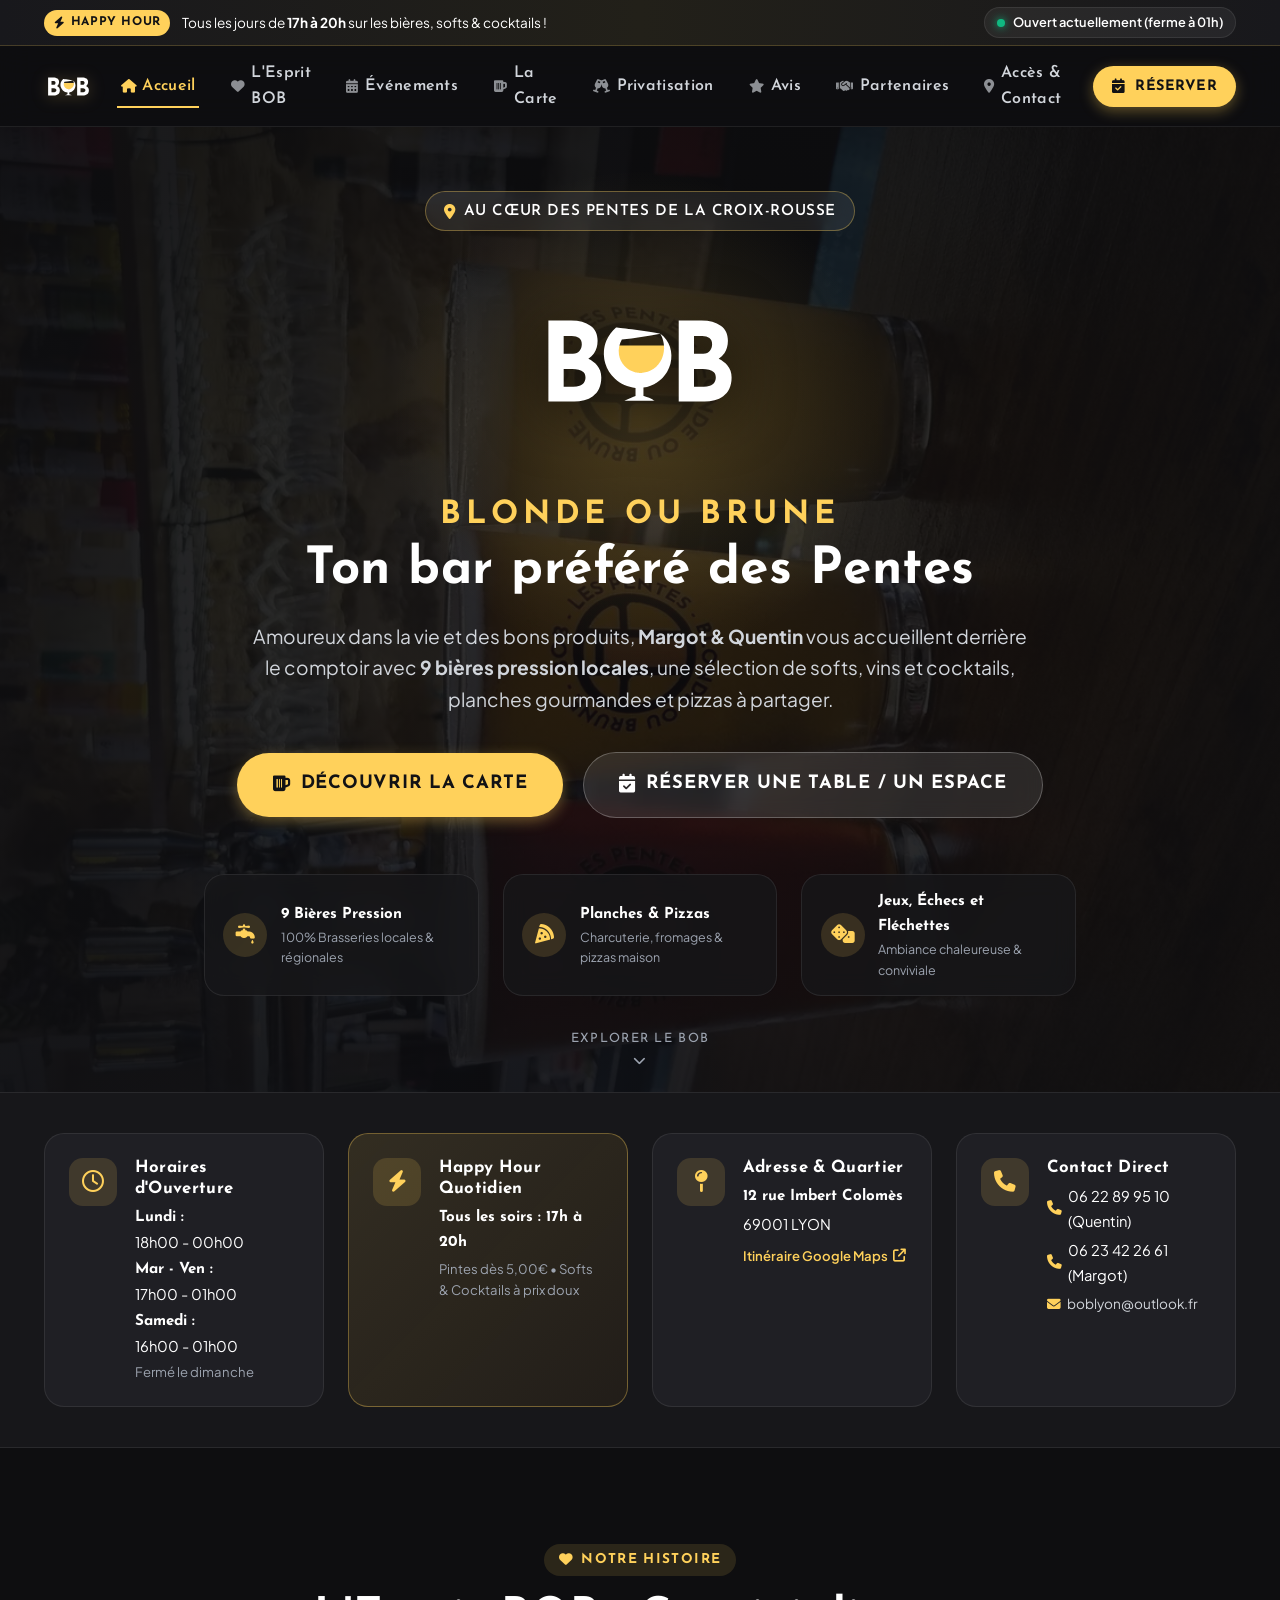
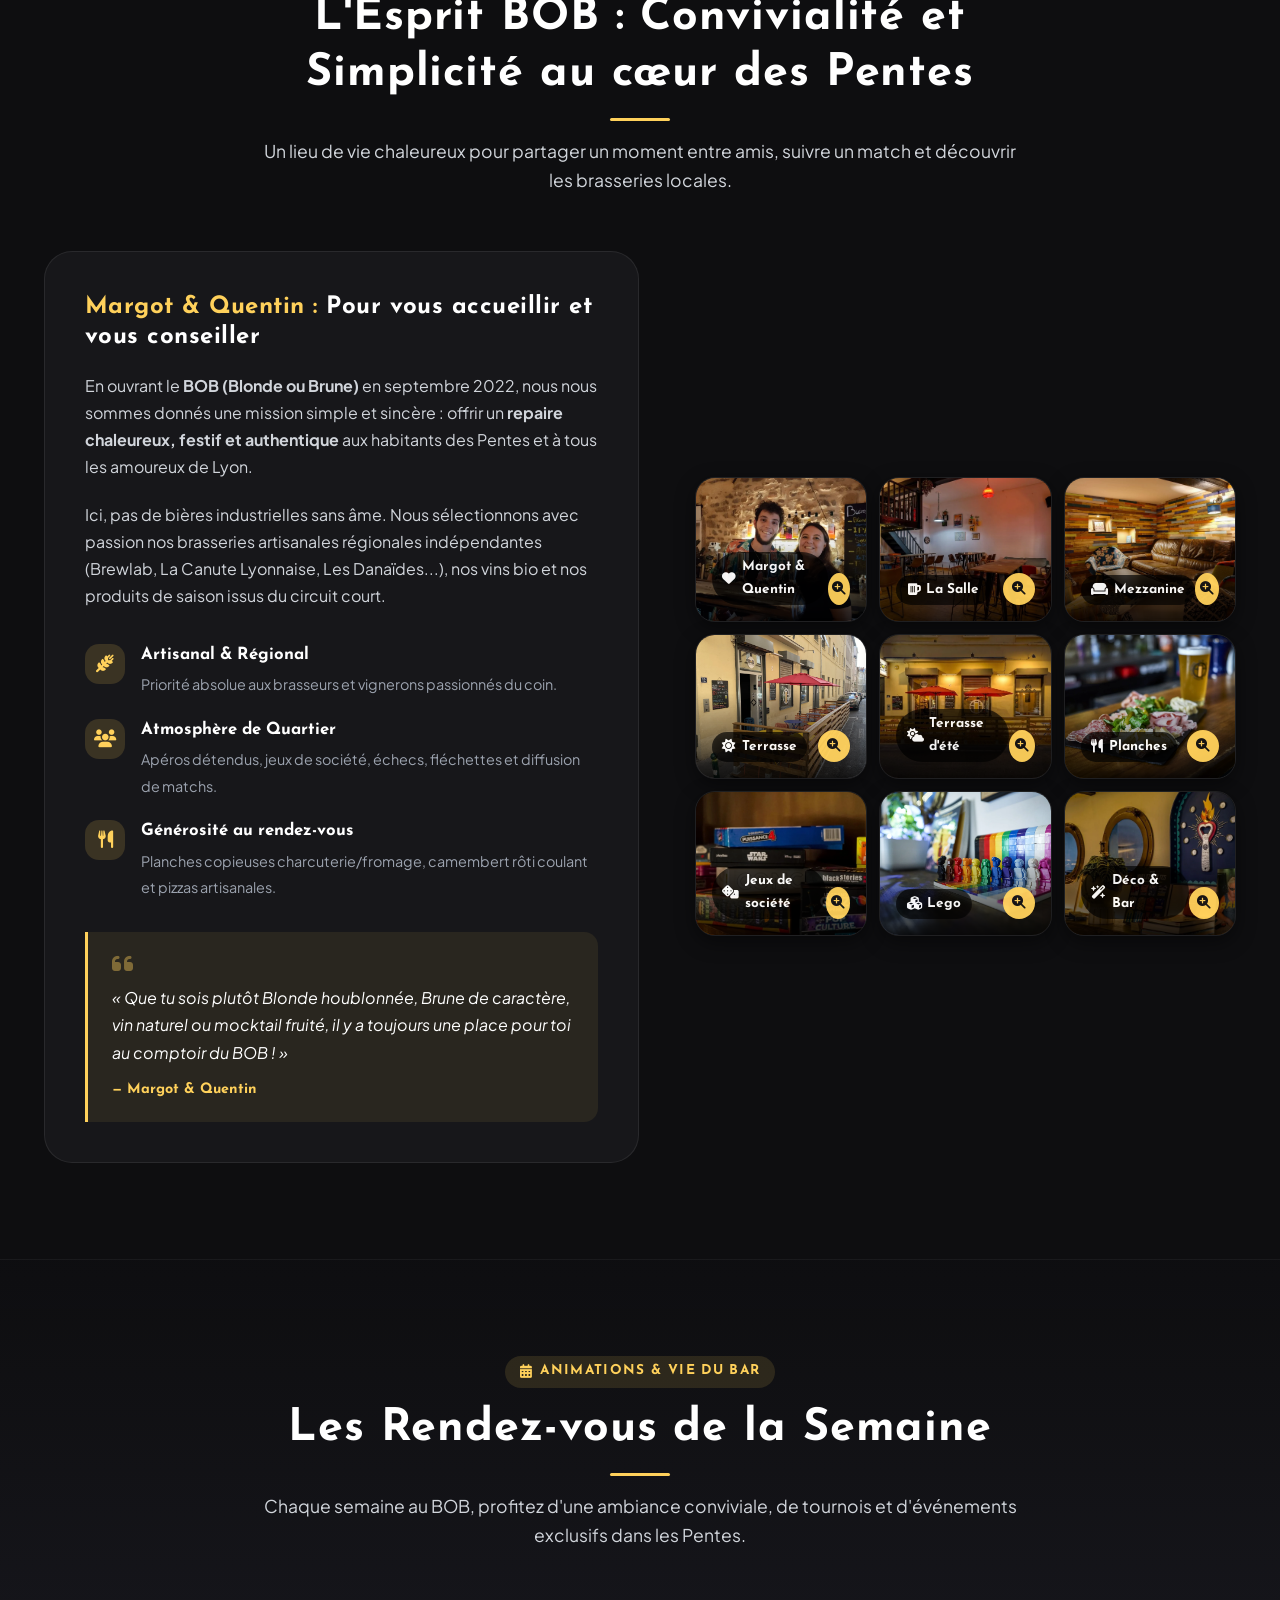
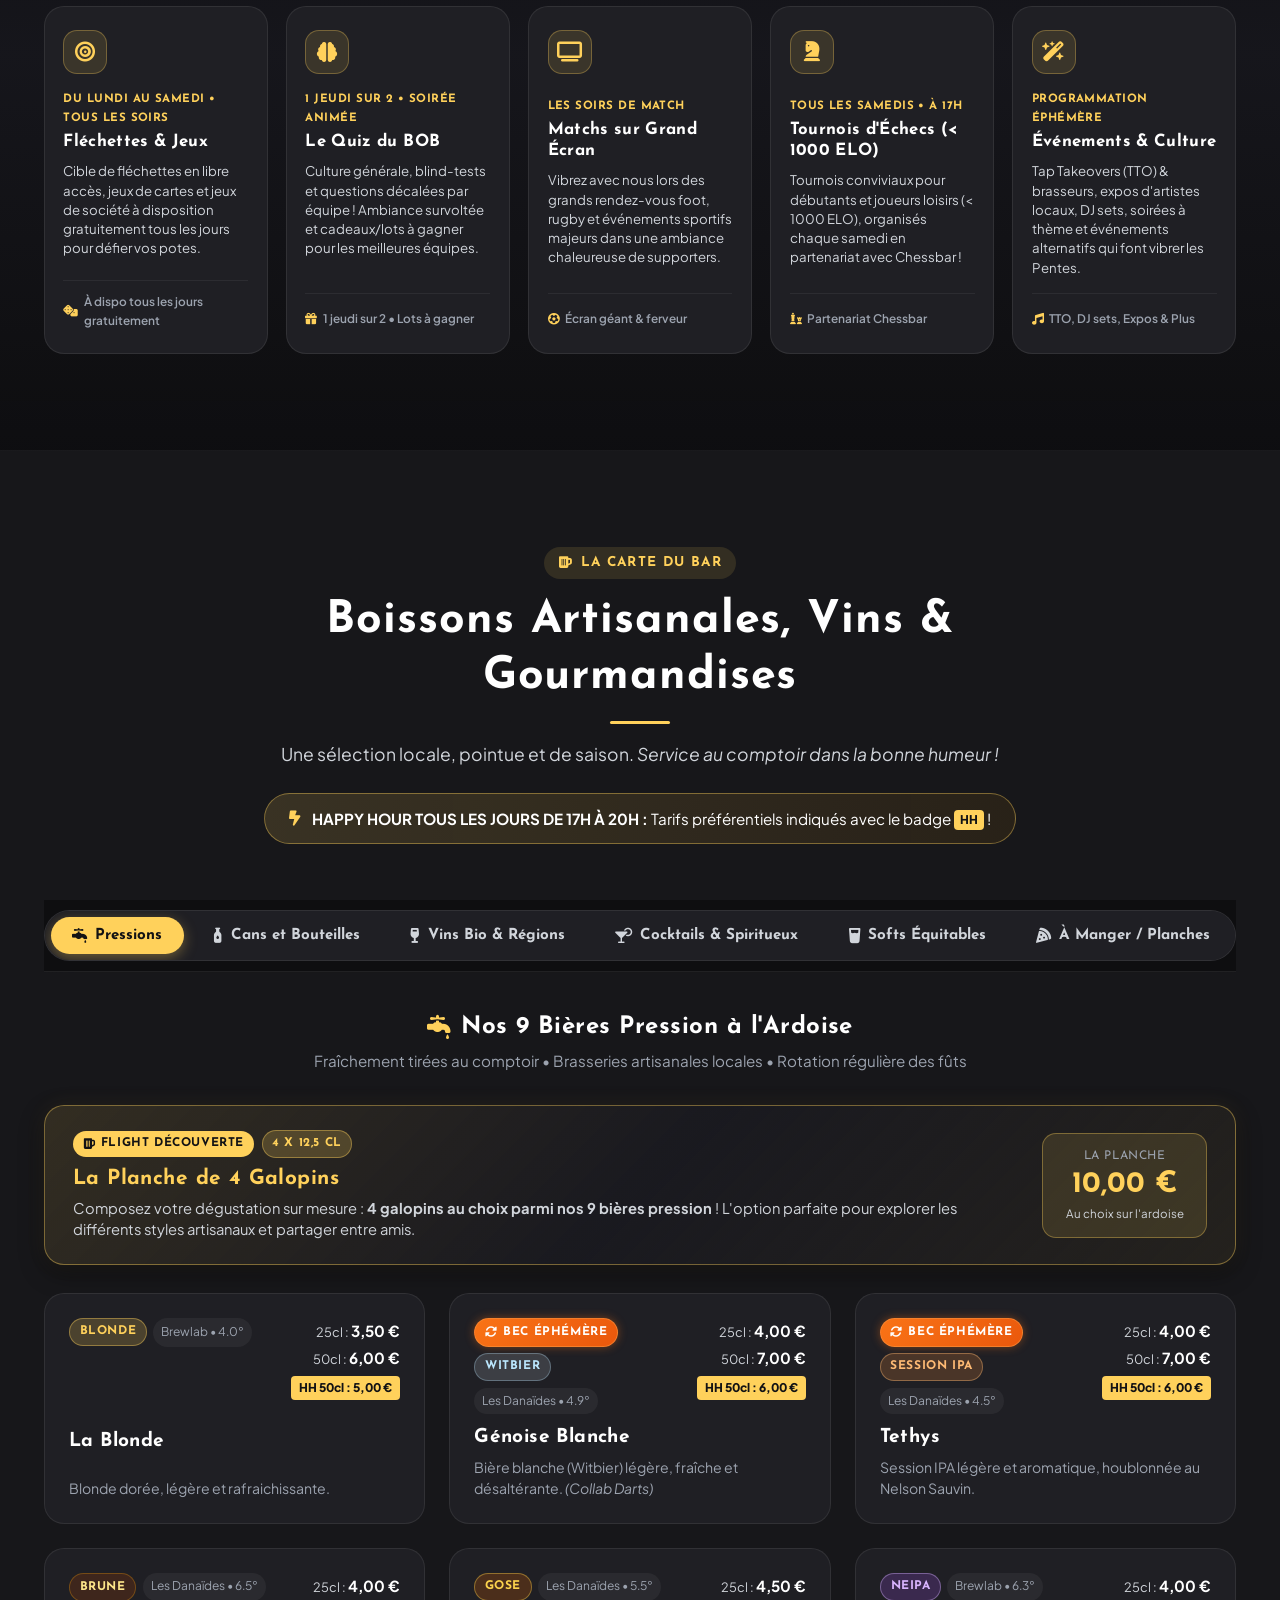
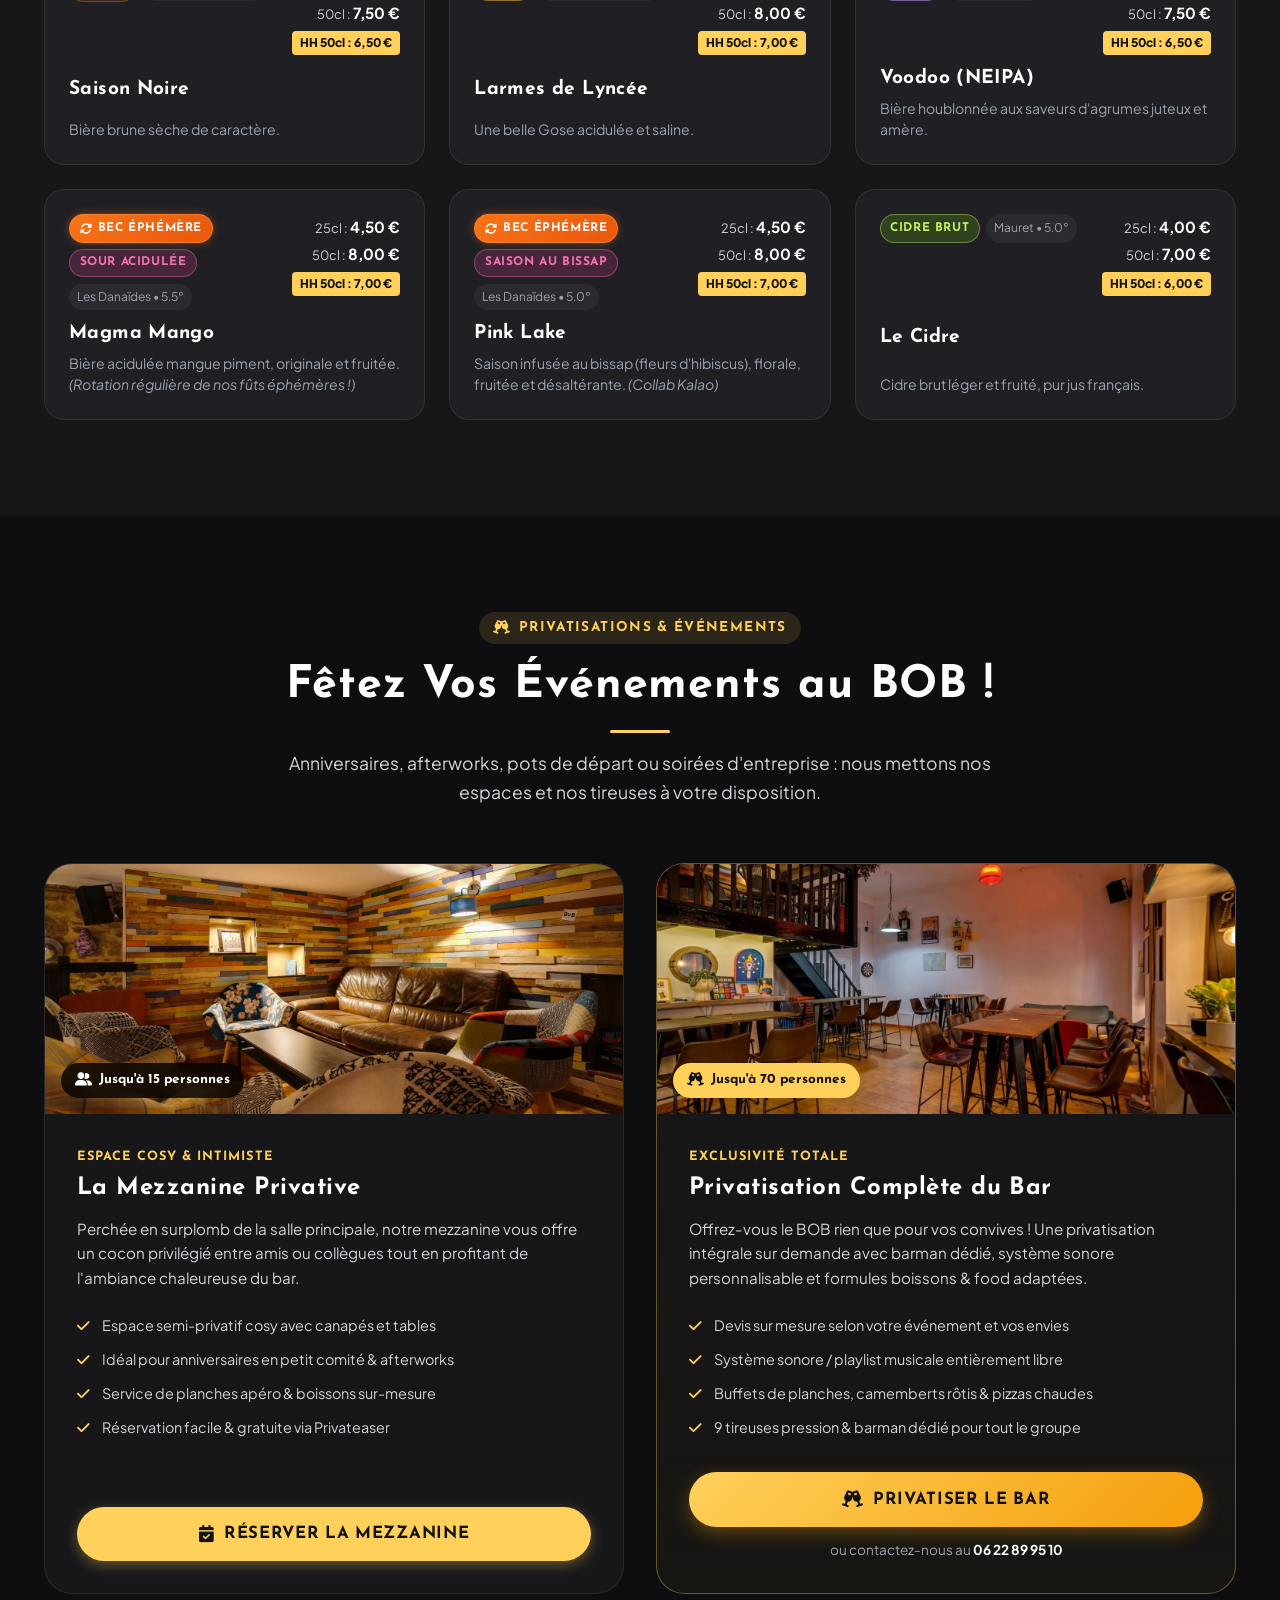
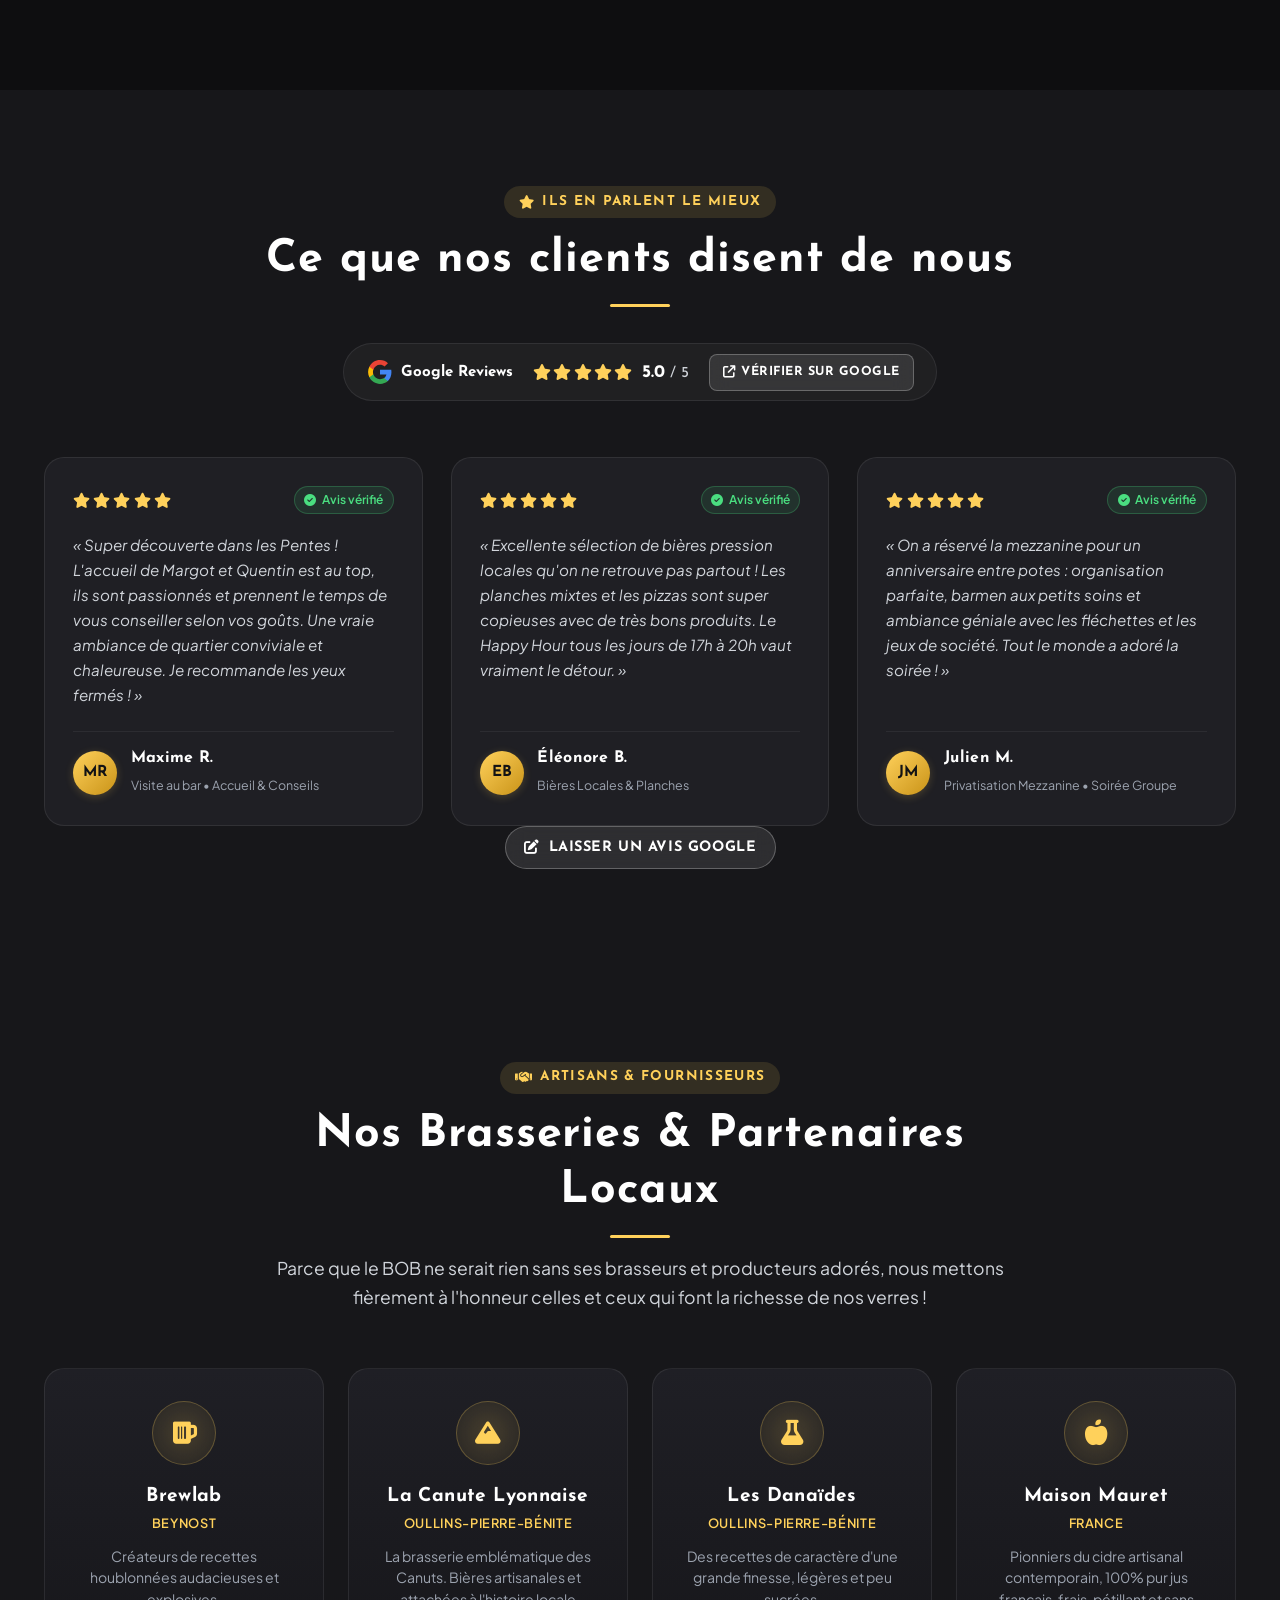
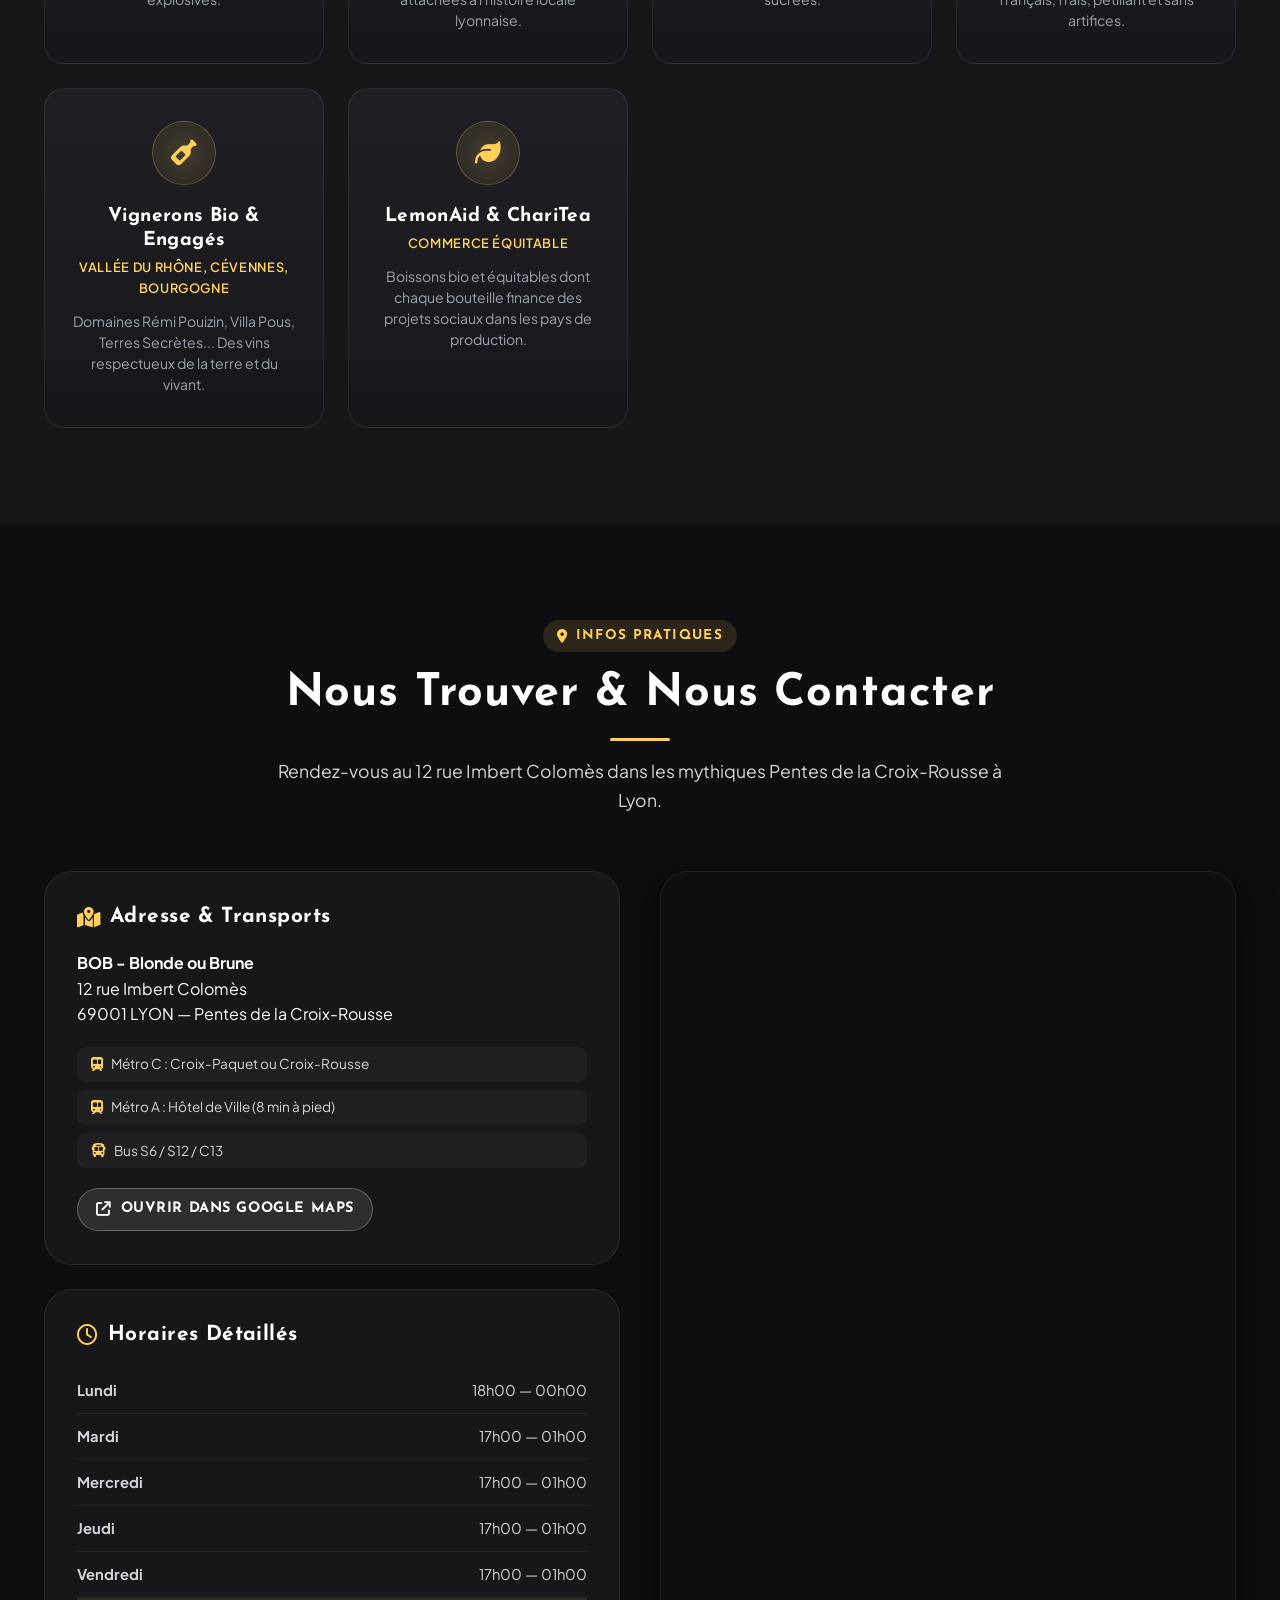
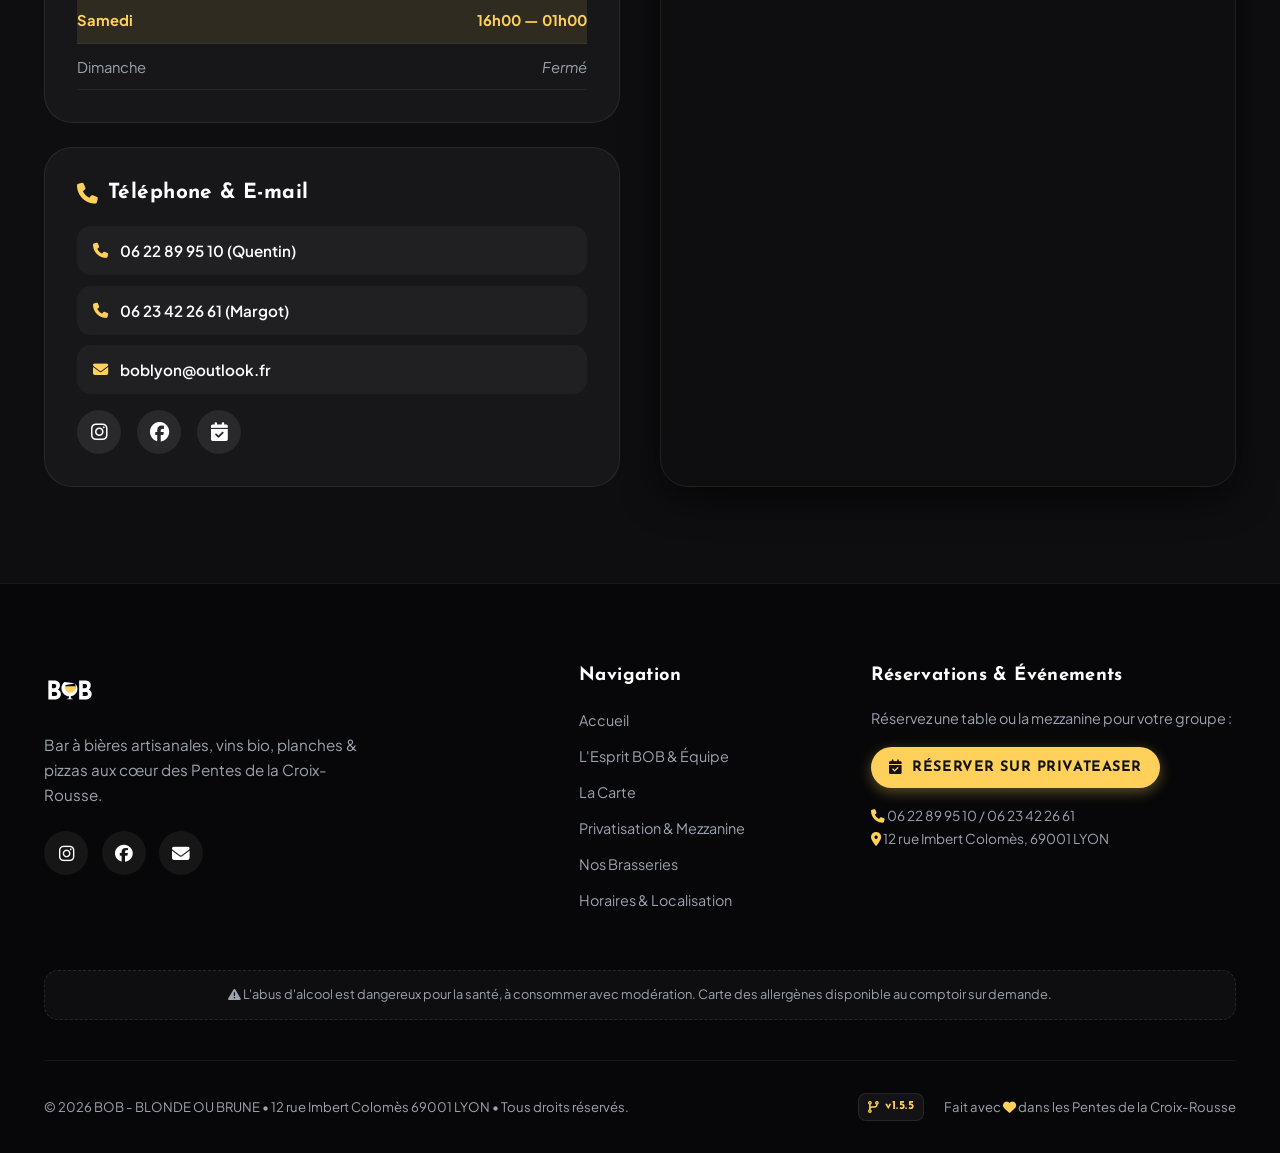
==== index.html @ 55052b08 "TTO Les Danaides : Genoise Blanche, Tethys et Pink Lake en becs ephemeres - v1.5.5" ====
<!DOCTYPE html>
<html lang="fr" class="scroll-smooth">
<head>
  <meta charset="UTF-8">
  <meta name="viewport" content="width=device-width, initial-scale=1.0, viewport-fit=cover">
  <title>BOB - Blonde ou Brune | Bar à Bières & Lieu Convivial aux Pentes de la Croix-Rousse, Lyon</title>
  
  <!-- SEO & Meta Tags -->
  <meta name="description" content="Bar à bières artisanales et locales aux Pentes de la Croix-Rousse à Lyon 1er. 9 becs pression, vins bio, planches gourmandes, pizzas, mezzanine privatisable et Happy Hour 17h-20h !">
  <meta name="keywords" content="bar a biere lyon, BOB lyon, blonde ou brune lyon, bar pentes croix rousse, bar lyon 1, happy hour lyon, craft beer lyon, privatisation bar lyon, mezzanine lyon">
  <meta name="author" content="BOB - Blonde ou Brune">
  <meta name="version" content="1.5.5">
  <meta name="robots" content="index, follow">
  <meta name="theme-color" content="#121214">

  <!-- Open Graph / Facebook -->
  <meta property="og:type" content="website">
  <meta property="og:url" content="https://www.boblyon.fr/">
  <meta property="og:title" content="BOB - Blonde ou Brune | Ton bar préféré des Pentes">
  <meta property="og:description" content="Découvrez notre sélection de 9 bières pression locales, softs, vins et cocktails, planches gourmandes et pizzas à partager au cœur des Pentes de la Croix-Rousse à Lyon.">
  <meta property="og:image" content="assets/logos/BOB LOGO B.png">

  <!-- Twitter -->
  <meta property="twitter:card" content="summary_large_image">
  <meta property="twitter:url" content="https://www.boblyon.fr/">
  <meta property="twitter:title" content="BOB - Blonde ou Brune | Bar à Bières Lyon 1er">
  <meta property="twitter:description" content="Bières artisanales, planches gourmandes, pizzas, mezzanine cosy & Happy Hour tous les soirs aux Pentes de la Croix-Rousse.">
  <meta property="twitter:image" content="assets/logos/BOB LOGO B.png">

  <!-- Favicon (Logo Noir contrasté sur tous les onglets de navigateur) -->
  <link rel="icon" type="image/svg+xml" href="assets/logos/BOB LOGO N.svg">
  <link rel="alternate icon" type="image/png" href="assets/logos/BOB EMBLEME N.png">
  <link rel="apple-touch-icon" href="assets/logos/BOB EMBLEME N.png">

  <!-- Google Fonts: Josefin Sans & Plus Jakarta Sans -->
  <link rel="preconnect" href="https://fonts.googleapis.com">
  <link rel="preconnect" href="https://fonts.gstatic.com" crossorigin>
  <link href="https://fonts.googleapis.com/css2?family=Josefin+Sans:ital,wght@0,300;0,400;0,600;0,700;1,400;1,700&family=Plus+Jakarta+Sans:wght@400;500;600;700;800&display=swap" rel="stylesheet">

  <!-- FontAwesome Icons for clean UI -->
  <link rel="stylesheet" href="https://cdnjs.cloudflare.com/ajax/libs/font-awesome/6.5.1/css/all.min.css">

  <!-- Custom CSS -->
  <link rel="stylesheet" href="style.css">

  <!-- Analytics (GoatCounter privacy-first, RGPD compliant, 0 cookies) -->
  <script data-goatcounter="https://boblyon.goatcounter.com/count" async src="//gc.zgo.at/count.js"></script>

  <!-- Schema.org JSON-LD for Local SEO (BarOrPub) -->
  <script type="application/ld+json">
  {
    "@context": "https://schema.org",
    "@type": "BarOrPub",
    "name": "BOB - Blonde ou Brune",
    "image": "https://www.boblyon.fr/assets/logos/BOB LOGO B.png",
    "@id": "https://www.boblyon.fr",
    "url": "https://www.boblyon.fr",
    "telephone": "+33622899510",
    "priceRange": "€€",
    "servesCuisine": "Bar à bières, Planches apéritives, Pizzas, Tapas",
    "address": {
      "@type": "PostalAddress",
      "streetAddress": "12 rue Imbert Colomès",
      "addressLocality": "Lyon",
      "postalCode": "69001",
      "addressCountry": "FR"
    },
    "geo": {
      "@type": "GeoCoordinates",
      "latitude": 45.77095,
      "longitude": 4.83365
    },
    "openingHoursSpecification": [
      {
        "@type": "OpeningHoursSpecification",
        "dayOfWeek": "Monday",
        "opens": "17:00",
        "closes": "23:00"
      },
      {
        "@type": "OpeningHoursSpecification",
        "dayOfWeek": ["Tuesday", "Wednesday", "Thursday", "Friday"],
        "opens": "17:00",
        "closes": "01:00"
      },
      {
        "@type": "OpeningHoursSpecification",
        "dayOfWeek": "Saturday",
        "opens": "16:00",
        "closes": "01:00"
      }
    ],
    "acceptsReservations": "True",
    "sameAs": [
      "https://www.instagram.com/leboblyon/",
      "https://www.facebook.com/profile.php?id=100083176527737",
      "https://www.privateaser.com/lieu/45402-bob-blonde-ou-brune"
    ]
  }
  </script>
</head>
<body class="bg-dark text-light font-body antialiased">

  <!-- STICKY TOP GROUP : Zone 1 (Top Banner) + Zone 2 (Header) fixes ensemble au scroll -->
  <div id="sticky-top-group" class="sticky-top-group">
    <!-- ZONE 1 : Top Announcement Bar -->
    <div class="top-banner">
      <div class="container banner-content">
        <div class="banner-left">
          <span class="badge-pulse"><i class="fa-solid fa-bolt"></i> HAPPY HOUR</span>
          <span class="banner-text">Tous les jours de <strong>17h à 20h</strong> sur les bières, softs & cocktails !</span>
        </div>
        <div class="banner-right">
          <div id="live-status-pill" class="status-pill">
            <span class="status-dot"></span>
            <span id="live-status-text">Calcul des horaires...</span>
          </div>
        </div>
      </div>
    </div>

    <!-- ZONE 2 : Header / Navigation -->
    <header id="main-header" class="site-header">
      <div class="container header-container">
        <!-- Logo BOB (Logo emblème agrandi comme en zone 3) -->
        <a href="#hero" class="brand-logo" aria-label="Accueil BOB - Blonde ou Brune">
          <img src="assets/logos/BOB LOGO B.svg" alt="BOB - Blonde ou Brune Lyon" class="logo-header-svg" width="68" height="68">
        </a>

        <!-- Desktop Nav Links -->
        <nav class="desktop-nav" aria-label="Navigation principale">
          <ul class="nav-list">
            <li><a href="#hero" class="nav-link active"><i class="fa-solid fa-house"></i> Accueil</a></li>
            <li><a href="#histoire" class="nav-link"><i class="fa-solid fa-heart"></i> L'Esprit BOB</a></li>
            <li><a href="#evenements" class="nav-link"><i class="fa-solid fa-calendar-days"></i> Événements</a></li>
            <li><a href="#carte" class="nav-link"><i class="fa-solid fa-beer-mug-empty"></i> La Carte</a></li>
            <li><a href="#privatisation" class="nav-link"><i class="fa-solid fa-champagne-glasses"></i> Privatisation</a></li>
            <li><a href="#avis" class="nav-link"><i class="fa-solid fa-star"></i> Avis</a></li>
            <li><a href="#partenaires" class="nav-link"><i class="fa-solid fa-handshake"></i> Partenaires</a></li>
            <li><a href="#contact" class="nav-link"><i class="fa-solid fa-location-dot"></i> Accès & Contact</a></li>
          </ul>
        </nav>

        <!-- Header Action Buttons -->
        <div class="header-actions">
          <a href="https://www.privateaser.com/lieu/45402-bob-blonde-ou-brune" target="_blank" rel="noopener noreferrer" class="btn btn-primary btn-sm btn-glow">
            <i class="fa-solid fa-calendar-check"></i>
            <span>Réserver</span>
          </a>
          <button id="mobile-menu-toggle" class="mobile-toggle" aria-label="Ouvrir le menu de navigation" aria-expanded="false">
            <span class="hamburger-bar"></span>
            <span class="hamburger-bar"></span>
            <span class="hamburger-bar"></span>
          </button>
        </div>
      </div>
    </header>
  </div>

  <!-- Mobile Drawer Menu -->
  <div id="mobile-drawer" class="mobile-drawer" aria-hidden="true">
    <div class="drawer-overlay"></div>
    <div class="drawer-panel">
      <div class="drawer-header">
        <div class="drawer-brand">
          <img src="assets/logos/BOB LOGO B.svg" alt="BOB Lyon" class="drawer-logo" width="55" height="55">
        </div>
        <button id="drawer-close" class="drawer-close-btn" aria-label="Fermer le menu">
          <i class="fa-solid fa-xmark"></i>
        </button>
      </div>

      <div class="drawer-status">
        <div class="status-pill status-pill-drawer">
          <span class="status-dot"></span>
          <span id="drawer-status-text">Horaires en cours...</span>
        </div>
      </div>

      <nav class="drawer-nav">
        <ul class="drawer-nav-list">
          <li><a href="#hero" class="drawer-link"><i class="fa-solid fa-house"></i> Accueil</a></li>
          <li><a href="#histoire" class="drawer-link"><i class="fa-solid fa-heart"></i> L'Esprit BOB & Équipe</a></li>
          <li><a href="#evenements" class="drawer-link"><i class="fa-solid fa-calendar-days"></i> Événements & Animations</a></li>
          <li><a href="#carte" class="drawer-link"><i class="fa-solid fa-beer-mug-empty"></i> La Carte</a></li>
          <li><a href="#privatisation" class="drawer-link"><i class="fa-solid fa-champagne-glasses"></i> Privatisation & Mezzanine</a></li>
          <li><a href="#avis" class="drawer-link"><i class="fa-solid fa-star"></i> Avis Clients 5/5</a></li>
          <li><a href="#partenaires" class="drawer-link"><i class="fa-solid fa-handshake"></i> Nos Brasseries</a></li>
          <li><a href="#contact" class="drawer-link"><i class="fa-solid fa-location-dot"></i> Horaires, Accès & Contact</a></li>
        </ul>
      </nav>

      <div class="drawer-footer">
        <a href="https://www.privateaser.com/lieu/45402-bob-blonde-ou-brune" target="_blank" rel="noopener noreferrer" class="btn btn-primary btn-block mb-3">
          <i class="fa-solid fa-calendar-check"></i> Réserver
        </a>
        <div class="drawer-contact-links">
          <a href="tel:0622899510" class="drawer-contact-item"><i class="fa-solid fa-phone"></i> 06 22 89 95 10 (Quentin)</a>
          <a href="tel:0623422661" class="drawer-contact-item"><i class="fa-solid fa-phone"></i> 06 23 42 26 61 (Margot)</a>
          <a href="https://goo.gl/maps/MY7jRcQqQhJo7zKR6" target="_blank" rel="noopener" class="drawer-contact-item"><i class="fa-solid fa-map-location-dot"></i> 12 rue Imbert Colomès</a>
        </div>
        <div class="drawer-socials">
          <a href="https://www.instagram.com/leboblyon/" target="_blank" rel="noopener" aria-label="Instagram @leboblyon"><i class="fa-brands fa-instagram"></i></a>
          <a href="https://www.facebook.com/profile.php?id=100083176527737" target="_blank" rel="noopener" aria-label="Facebook"><i class="fa-brands fa-facebook"></i></a>
          <a href="mailto:boblyon@outlook.fr" aria-label="Email"><i class="fa-solid fa-envelope"></i></a>
        </div>
      </div>
    </div>
  </div>

  <!-- ZONE 3 : Hero Section -->
  <section id="hero" class="hero-section">
    <!-- Video / Graphic Background -->
    <div class="hero-bg-media">
      <video class="hero-video" autoplay loop muted playsinline poster="assets/images/bar-ambiance-1.webp">
        <source src="assets/videos/BOBVIDBLANC.mp4" type="video/mp4">
        <source src="assets/videos/BOB VIDEO .mp4" type="video/mp4">
      </video>
      <div class="hero-overlay"></div>
      <div class="hero-glow"></div>
    </div>

    <div class="container hero-content">
      <div class="hero-badge-container">
        <span class="hero-location-badge">
          <i class="fa-solid fa-location-dot text-gold"></i> Au cœur des Pentes de la Croix-Rousse
        </span>
      </div>

      <!-- Animated Central Logo Graphic -->
      <div class="hero-logo-frame">
        <img src="assets/logos/BOB LOGO B.svg" alt="BOB Blonde ou Brune" class="hero-main-logo" width="280" height="280">
      </div>

      <h1 class="hero-title">
        <span class="title-sub">BLONDE OU BRUNE</span>
        <span class="title-main">Ton bar préféré des Pentes</span>
      </h1>

      <p class="hero-description">
        Amoureux dans la vie et des bons produits, <strong>Margot & Quentin</strong> vous accueillent derrière le comptoir avec <strong>9 bières pression locales</strong>, une sélection de softs, vins et cocktails, planches gourmandes et pizzas à partager.
      </p>

      <!-- Action Buttons -->
      <div class="hero-actions">
        <a href="#carte" class="btn btn-primary btn-lg">
          <i class="fa-solid fa-beer-mug-empty"></i>
          <span>Découvrir la Carte</span>
        </a>
        <a href="https://www.privateaser.com/lieu/45402-bob-blonde-ou-brune" target="_blank" rel="noopener noreferrer" class="btn btn-secondary btn-lg">
          <i class="fa-solid fa-calendar-check"></i>
          <span>Réserver une table / un espace</span>
        </a>
      </div>

      <!-- Key highlights pills -->
      <div class="hero-highlights">
        <div class="highlight-item">
          <div class="highlight-icon"><i class="fa-solid fa-faucet-drip"></i></div>
          <div class="highlight-text">
            <strong>9 Bières Pression</strong>
            <span>100% Brasseries locales & régionales</span>
          </div>
        </div>

        <div class="highlight-item">
          <div class="highlight-icon"><i class="fa-solid fa-pizza-slice"></i></div>
          <div class="highlight-text">
            <strong>Planches & Pizzas</strong>
            <span>Charcuterie, fromages & pizzas maison</span>
          </div>
        </div>

        <div class="highlight-item">
          <div class="highlight-icon"><i class="fa-solid fa-dice"></i></div>
          <div class="highlight-text">
            <strong>Jeux, Échecs et Fléchettes</strong>
            <span>Ambiance chaleureuse & conviviale</span>
          </div>
        </div>
      </div>
    </div>

    <!-- Scroll down indicator -->
    <a href="#histoire" class="scroll-down-hint" aria-label="Défiler vers le bas">
      <span>Explorer le BOB</span>
      <i class="fa-solid fa-chevron-down"></i>
    </a>
  </section>

  <!-- ZONE 4 : Quick Info Bar -->
  <section class="quick-info-section">
    <div class="container">
      <div class="quick-info-grid">
        <!-- Card 1: Horaires -->
        <div class="info-card">
          <div class="info-card-icon"><i class="fa-regular fa-clock"></i></div>
          <div class="info-card-content">
            <h4>Horaires d'Ouverture</h4>
            <p class="highlight-text"><strong>Lundi :</strong> 18h00 - 00h00</p>
            <p class="highlight-text"><strong>Mar - Ven :</strong> 17h00 - 01h00</p>
            <p class="highlight-text"><strong>Samedi :</strong> 16h00 - 01h00</p>
            <span class="sub-text">Fermé le dimanche</span>
          </div>
        </div>

        <!-- Card 2: Happy Hour -->
        <div class="info-card info-card-gold">
          <div class="info-card-icon"><i class="fa-solid fa-bolt"></i></div>
          <div class="info-card-content">
            <h4>Happy Hour Quotidien</h4>
            <p class="highlight-text"><strong>Tous les soirs : 17h à 20h</strong></p>
            <p class="sub-text">Pintes dès 5,00€ • Softs & Cocktails à prix doux</p>
          </div>
        </div>

        <!-- Card 3: Adresse -->
        <div class="info-card">
          <div class="info-card-icon"><i class="fa-solid fa-map-pin"></i></div>
          <div class="info-card-content">
            <h4>Adresse & Quartier</h4>
            <p class="highlight-text"><strong>12 rue Imbert Colomès</strong></p>
            <p class="highlight-text">69001 LYON</p>
            <a href="https://goo.gl/maps/MY7jRcQqQhJo7zKR6" target="_blank" rel="noopener" class="card-link">
              Itinéraire Google Maps <i class="fa-solid fa-arrow-up-right-from-square"></i>
            </a>
          </div>
        </div>

        <!-- Card 4: Contact & Réservation (1 numéro par ligne, sans bouton réserver) -->
        <div class="info-card">
          <div class="info-card-icon"><i class="fa-solid fa-phone"></i></div>
          <div class="info-card-content">
            <h4>Contact Direct</h4>
            <p class="highlight-text-contact">
              <a href="tel:0622899510" class="tel-link"><i class="fa-solid fa-phone text-gold"></i> 06 22 89 95 10 (Quentin)</a>
            </p>
            <p class="highlight-text-contact">
              <a href="tel:0623422661" class="tel-link"><i class="fa-solid fa-phone text-gold"></i> 06 23 42 26 61 (Margot)</a>
            </p>
            <p class="sub-text-email"><a href="mailto:boblyon@outlook.fr"><i class="fa-solid fa-envelope text-gold"></i> boblyon@outlook.fr</a></p>
          </div>
        </div>
      </div>
    </div>
  </section>

  <!-- ZONE 5 : L'Histoire & L'Esprit BOB -->
  <section id="histoire" class="section histoire-section">
    <div class="container">
      <div class="section-header text-center">
        <span class="section-badge"><i class="fa-solid fa-heart"></i> NOTRE HISTOIRE</span>
        <h2 class="section-title">L'Esprit BOB : Convivialité et Simplicité au cœur des Pentes</h2>
        <div class="section-divider"></div>
        <p class="section-subtitle">
          Un lieu de vie chaleureux pour partager un moment entre amis, suivre un match et découvrir les brasseries locales.
        </p>
      </div>

      <div class="histoire-grid">
        <!-- Story Content -->
        <div class="histoire-text-block">
          <div class="story-card">
            <h3><span class="text-gold">Margot & Quentin :</span> Pour vous accueillir et vous conseiller</h3>
            <p>
              En ouvrant le <strong>BOB (Blonde ou Brune)</strong> en septembre 2022, nous nous sommes donnés une mission simple et sincère : offrir un <strong>repaire chaleureux, festif et authentique</strong> aux habitants des Pentes et à tous les amoureux de Lyon.
            </p>
            <p>
              Ici, pas de bières industrielles sans âme. Nous sélectionnons avec passion nos brasseries artisanales régionales indépendantes (Brewlab, La Canute Lyonnaise, Les Danaïdes...), nos vins bio et nos produits de saison issus du circuit court.
            </p>
            
            <div class="histoire-values">
              <div class="value-item">
                <div class="value-icon"><i class="fa-solid fa-wheat-awn"></i></div>
                <div>
                  <strong>Artisanal & Régional</strong>
                  <span>Priorité absolue aux brasseurs et vignerons passionnés du coin.</span>
                </div>
              </div>

              <div class="value-item">
                <div class="value-icon"><i class="fa-solid fa-users"></i></div>
                <div>
                  <strong>Atmosphère de Quartier</strong>
                  <span>Apéros détendus, jeux de société, échecs, fléchettes et diffusion de matchs.</span>
                </div>
              </div>

              <div class="value-item">
                <div class="value-icon"><i class="fa-solid fa-utensils"></i></div>
                <div>
                  <strong>Générosité au rendez-vous</strong>
                  <span>Planches copieuses charcuterie/fromage, camembert rôti coulant et pizzas artisanales.</span>
                </div>
              </div>
            </div>

            <div class="quote-box">
              <i class="fa-solid fa-quote-left quote-icon"></i>
              <p class="quote-text">« Que tu sois plutôt Blonde houblonnée, Brune de caractère, vin naturel ou mocktail fruité, il y a toujours une place pour toi au comptoir du BOB ! »</p>
              <span class="quote-author">— Margot & Quentin</span>
            </div>
          </div>
        </div>

        <!-- Photo Gallery Mosaic (9 photos : Margot & Quentin, Salle, Mezzanine, Terrasse 1 & 2, Planches, Jeux, Lego, Déco) -->
        <div class="histoire-gallery-block">
          <div class="mosaic-gallery">
            <!-- Photo 1: Margot & Quentin -->
            <div class="mosaic-item" role="button" tabindex="0" aria-label="Agrandir la photo : Margot et Quentin derrière le bar BOB" onclick="openLightbox('assets/images/margot-et-quentin.webp', 'Margot &amp; Quentin - Vos hôtes au BOB')">
              <img src="assets/images/margot-et-quentin.webp" alt="Margot et Quentin derrière le bar BOB" loading="lazy" width="600" height="400">
              <div class="mosaic-overlay">
                <span class="mosaic-tag"><i class="fa-solid fa-heart"></i> Margot &amp; Quentin</span>
                <span class="mosaic-zoom" aria-hidden="true"><i class="fa-solid fa-magnifying-glass-plus"></i></span>
              </div>
            </div>

            <!-- Photo 2: La Salle (Nouvelle photo salle 3) -->
            <div class="mosaic-item" role="button" tabindex="0" aria-label="Agrandir la photo : La salle conviviale du bar BOB" onclick="openLightbox('assets/images/salle3.webp', 'La salle conviviale et animée du bar BOB')">
              <img src="assets/images/salle3.webp" alt="La salle du bar BOB Lyon 1" loading="lazy" width="500" height="350">
              <div class="mosaic-overlay">
                <span class="mosaic-tag"><i class="fa-solid fa-beer-mug-empty"></i> La Salle</span>
                <span class="mosaic-zoom" aria-hidden="true"><i class="fa-solid fa-magnifying-glass-plus"></i></span>
              </div>
            </div>

            <!-- Photo 3: La Mezzanine -->
            <div class="mosaic-item" role="button" tabindex="0" aria-label="Agrandir la photo : L'espace mezzanine cosy et privatif" onclick="openLightbox('assets/images/mezzanine.webp', 'L\'espace Mezzanine cosy et privatif')">
              <img src="assets/images/mezzanine.webp" alt="La mezzanine cosy du BOB" loading="lazy" width="500" height="350">
              <div class="mosaic-overlay">
                <span class="mosaic-tag"><i class="fa-solid fa-couch"></i> Mezzanine</span>
                <span class="mosaic-zoom" aria-hidden="true"><i class="fa-solid fa-magnifying-glass-plus"></i></span>
              </div>
            </div>

            <!-- Photo 4: La Terrasse -->
            <div class="mosaic-item" role="button" tabindex="0" aria-label="Agrandir la photo : La terrasse du bar BOB dans les Pentes" onclick="openLightbox('assets/images/terrasse2.webp', 'La terrasse du BOB dans les Pentes')">
              <img src="assets/images/terrasse2.webp" alt="La terrasse du bar BOB dans les Pentes" loading="lazy" width="500" height="350">
              <div class="mosaic-overlay">
                <span class="mosaic-tag"><i class="fa-solid fa-sun"></i> Terrasse</span>
                <span class="mosaic-zoom" aria-hidden="true"><i class="fa-solid fa-magnifying-glass-plus"></i></span>
              </div>
            </div>

            <!-- Photo 5: La Terrasse d'été (Terrasse 3) -->
            <div class="mosaic-item" role="button" tabindex="0" aria-label="Agrandir la photo : La terrasse du bar BOB au soleil" onclick="openLightbox('assets/images/terrasse3.webp', 'La terrasse ensoleillée du bar BOB dans les Pentes')">
              <img src="assets/images/terrasse3.webp" alt="Terrasse ensoleillée du bar BOB" loading="lazy" width="500" height="350">
              <div class="mosaic-overlay">
                <span class="mosaic-tag"><i class="fa-solid fa-cloud-sun"></i> Terrasse d'été</span>
                <span class="mosaic-zoom" aria-hidden="true"><i class="fa-solid fa-magnifying-glass-plus"></i></span>
              </div>
            </div>

            <!-- Photo 6: Les Planches Gourmandes -->
            <div class="mosaic-item" role="button" tabindex="0" aria-label="Agrandir la photo : Planches charcuteries et fromages du BOB" onclick="openLightbox('assets/images/planche.webp', 'Les planches généreuses charcuterie &amp; fromage du BOB')">
              <img src="assets/images/planche.webp" alt="Planche charcuterie et fromage au bar BOB" loading="lazy" width="500" height="350">
              <div class="mosaic-overlay">
                <span class="mosaic-tag"><i class="fa-solid fa-utensils"></i> Planches</span>
                <span class="mosaic-zoom" aria-hidden="true"><i class="fa-solid fa-magnifying-glass-plus"></i></span>
              </div>
            </div>

            <!-- Photo 7: Jeux de Société -->
            <div class="mosaic-item" role="button" tabindex="0" aria-label="Agrandir la photo : Jeux de société à disposition au bar BOB" onclick="openLightbox('assets/images/jeux.webp', 'Jeux de société et ambiance ludique à disposition tous les soirs')">
              <img src="assets/images/jeux.webp" alt="Jeux de société au bar BOB Lyon" loading="lazy" width="500" height="350">
              <div class="mosaic-overlay">
                <span class="mosaic-tag"><i class="fa-solid fa-dice"></i> Jeux de société</span>
                <span class="mosaic-zoom" aria-hidden="true"><i class="fa-solid fa-magnifying-glass-plus"></i></span>
              </div>
            </div>

            <!-- Photo 8: L'Univers Lego -->
            <div class="mosaic-item" role="button" tabindex="0" aria-label="Agrandir la photo : Décoration et univers Lego au bar BOB" onclick="openLightbox('assets/images/lego.webp', 'L\'ambiance ludique et l\'univers Lego au bar BOB')">
              <img src="assets/images/lego.webp" alt="Décoration et univers Lego au bar BOB" loading="lazy" width="500" height="350">
              <div class="mosaic-overlay">
                <span class="mosaic-tag"><i class="fa-solid fa-cubes"></i> Lego</span>
                <span class="mosaic-zoom" aria-hidden="true"><i class="fa-solid fa-magnifying-glass-plus"></i></span>
              </div>
            </div>

            <!-- Photo 9: Déco & Ambiance -->
            <div class="mosaic-item" role="button" tabindex="0" aria-label="Agrandir la photo : Décoration chaleureuse du bar BOB" onclick="openLightbox('assets/images/deco.webp', 'La décoration chaleureuse et atypique du bar BOB')">
              <img src="assets/images/deco.webp" alt="Décoration et ambiance du bar BOB Lyon" loading="lazy" width="500" height="350">
              <div class="mosaic-overlay">
                <span class="mosaic-tag"><i class="fa-solid fa-wand-magic-sparkles"></i> Déco &amp; Bar</span>
                <span class="mosaic-zoom" aria-hidden="true"><i class="fa-solid fa-magnifying-glass-plus"></i></span>
              </div>
            </div>
          </div>
        </div>
      </div>
    </div>
  </section>

  <!-- ZONE 5bis : ÉVÉNEMENTS & ANIMATIONS DE LA SEMAINE -->
  <section id="evenements" class="section evenements-section">
    <div class="container">
      <div class="section-header text-center">
        <span class="section-badge"><i class="fa-solid fa-calendar-days"></i> ANIMATIONS & VIE DU BAR</span>
        <h2 class="section-title">Les Rendez-vous de la Semaine</h2>
        <div class="section-divider"></div>
        <p class="section-subtitle">
          Chaque semaine au BOB, profitez d'une ambiance conviviale, de tournois et d'événements exclusifs dans les Pentes.
        </p>
      </div>

      <div class="events-grid">
        <!-- Event 1 : Fléchettes & Jeux tous les jours gratuitement -->
        <div class="event-card">
          <div class="event-icon-box">
            <i class="fa-solid fa-bullseye"></i>
          </div>
          <div class="event-meta">
            <span class="event-timing">Du Lundi au Samedi • Tous les soirs</span>
            <h3 class="event-title">Fléchettes & Jeux</h3>
          </div>
          <p class="event-desc">
            Cible de fléchettes en libre accès, jeux de cartes et jeux de société à disposition gratuitement tous les jours pour défier vos potes.
          </p>
          <div class="event-footer">
            <span class="event-tag"><i class="fa-solid fa-dice text-gold"></i> À dispo tous les jours gratuitement</span>
          </div>
        </div>

        <!-- Event 2 : Le Célèbre Quiz du BOB (1 jeudi sur 2) -->
        <div class="event-card">
          <div class="event-icon-box">
            <i class="fa-solid fa-brain"></i>
          </div>
          <div class="event-meta">
            <span class="event-timing">1 Jeudi sur 2 • Soirée Animée</span>
            <h3 class="event-title">Le Quiz du BOB</h3>
          </div>
          <p class="event-desc">
            Culture générale, blind-tests et questions décalées par équipe ! Ambiance survoltée et cadeaux/lots à gagner pour les meilleures équipes.
          </p>
          <div class="event-footer">
            <span class="event-tag"><i class="fa-solid fa-gift text-gold"></i> 1 jeudi sur 2 • Lots à gagner</span>
          </div>
        </div>

        <!-- Event 3 : Soirées Match sur Grand Écran -->
        <div class="event-card">
          <div class="event-icon-box">
            <i class="fa-solid fa-tv"></i>
          </div>
          <div class="event-meta">
            <span class="event-timing">Les Soirs de Match</span>
            <h3 class="event-title">Matchs sur Grand Écran</h3>
          </div>
          <p class="event-desc">
            Vibrez avec nous lors des grands rendez-vous foot, rugby et événements sportifs majeurs dans une ambiance chaleureuse de supporters.
          </p>
          <div class="event-footer">
            <span class="event-tag"><i class="fa-solid fa-futbol text-gold"></i> Écran géant & ferveur</span>
          </div>
        </div>

        <!-- Event 4 : Tournois d'Échecs -1000 ELO avec Chessbar (Tous les samedis 17h) -->
        <div class="event-card">
          <div class="event-icon-box">
            <i class="fa-solid fa-chess-knight"></i>
          </div>
          <div class="event-meta">
            <span class="event-timing">Tous les Samedis • À 17h</span>
            <h3 class="event-title">Tournois d'Échecs (&lt; 1000 ELO)</h3>
          </div>
          <p class="event-desc">
            Tournois conviviaux pour débutants et joueurs loisirs (&lt; 1000 ELO), organisés chaque samedi en partenariat avec Chessbar !
          </p>
          <div class="event-footer">
            <span class="event-tag"><i class="fa-solid fa-chess text-gold"></i> Partenariat Chessbar</span>
          </div>
        </div>

        <!-- Event 5 : Événements Éphémères (TTO, Brasseurs, Expos, DJ set, alternatifs) -->
        <div class="event-card">
          <div class="event-icon-box">
            <i class="fa-solid fa-wand-magic-sparkles"></i>
          </div>
          <div class="event-meta">
            <span class="event-timing">Programmation Éphémère</span>
            <h3 class="event-title">Événements & Culture</h3>
          </div>
          <p class="event-desc">
            Tap Takeovers (TTO) & brasseurs, expos d'artistes locaux, DJ sets, soirées à thème et événements alternatifs qui font vibrer les Pentes.
          </p>
          <div class="event-footer">
            <span class="event-tag"><i class="fa-solid fa-music text-gold"></i> TTO, DJ sets, Expos & Plus</span>
          </div>
        </div>
      </div>
    </div>
  </section>

  <!-- ZONE 6 : LA CARTE INTERACTIVE -->
  <section id="carte" class="section carte-section">
    <div class="container">
      <div class="section-header text-center">
        <span class="section-badge"><i class="fa-solid fa-beer-mug-empty"></i> LA CARTE DU BAR</span>
        <h2 class="section-title">Boissons Artisanales, Vins & Gourmandises</h2>
        <div class="section-divider"></div>
        <p class="section-subtitle">
          Une sélection locale, pointue et de saison. <em>Service au comptoir dans la bonne humeur !</em>
        </p>

        <!-- Happy Hour Notice Banner in Carte -->
        <div class="carte-hh-banner">
          <i class="fa-solid fa-bolt-lightning text-gold"></i>
          <span><strong>HAPPY HOUR TOUS LES JOURS DE 17H À 20H :</strong> Tarifs préférentiels indiqués avec le badge <span class="badge-hh-mini">HH</span> !</span>
        </div>
      </div>

      <!-- Navigation Tabs for Categories -->
      <div class="carte-tabs-wrapper">
        <div class="carte-tabs" role="tablist" aria-label="Catégories de la carte">
          <button class="tab-btn active" role="tab" aria-selected="true" data-target="tab-pressions">
            <i class="fa-solid fa-faucet-drip"></i>
            <span>Pressions</span>
          </button>
          <button class="tab-btn" role="tab" aria-selected="false" data-target="tab-bouteilles">
            <i class="fa-solid fa-bottle-droplet"></i>
            <span>Cans et Bouteilles</span>
          </button>
          <button class="tab-btn" role="tab" aria-selected="false" data-target="tab-vins">
            <i class="fa-solid fa-wine-glass"></i>
            <span>Vins Bio & Régions</span>
          </button>
          <button class="tab-btn" role="tab" aria-selected="false" data-target="tab-cocktails">
            <i class="fa-solid fa-martini-glass-citrus"></i>
            <span>Cocktails & Spiritueux</span>
          </button>
          <button class="tab-btn" role="tab" aria-selected="false" data-target="tab-softs">
            <i class="fa-solid fa-glass-water"></i>
            <span>Softs Équitables</span>
          </button>
          <button class="tab-btn" role="tab" aria-selected="false" data-target="tab-food">
            <i class="fa-solid fa-pizza-slice"></i>
            <span>À Manger / Planches</span>
          </button>
        </div>
      </div>

      <!-- Tab Content Panels -->
      <div class="tab-content-container">

        <!-- TAB 1: PRESSIONS (9 BECS & FLIGHT DÉGUSTATION) -->
        <div id="tab-pressions" class="tab-pane active" role="tabpanel">
          <div class="category-header">
            <h3><i class="fa-solid fa-faucet-drip text-gold"></i> Nos 9 Bières Pression à l'Ardoise</h3>
            <p>Fraîchement tirées au comptoir • Brasseries artisanales locales • Rotation régulière des fûts</p>
          </div>

          <!-- CARTE VEDETTE : FLIGHT DÉGUSTATION 4 GALOPINS -->
          <div class="flight-banner-card" id="flight-banner-container">
            <div class="flight-banner-content">
              <div class="flight-badge-group">
                <span class="badge-pulse"><i class="fa-solid fa-beer-mug-empty"></i> FLIGHT DÉCOUVERTE</span>
                <span class="beer-style-tag style-blonde">4 x 12,5 cl</span>
              </div>
              <h4 class="flight-title">La Planche de 4 Galopins</h4>
              <p class="flight-desc">
                Composez votre dégustation sur mesure : <strong>4 galopins au choix parmi nos 9 bières pression</strong> ! L'option parfaite pour explorer les différents styles artisanaux et partager entre amis.
              </p>
            </div>
            <div class="flight-price-box">
              <span class="flight-price-label">La Planche</span>
              <span class="flight-price-val">10,00 €</span>
              <span class="flight-price-sub">Au choix sur l'ardoise</span>
            </div>
          </div>

          <div class="menu-grid" id="pressions-grid">
            <!-- Pression 1 -->
            <div class="menu-item-card">
              <div class="card-top">
                <div class="item-badge-row">
                  <span class="beer-style-tag style-blonde">Blonde</span>
                  <span class="origin-tag">Brewlab • 4.0°</span>
                </div>
                <div class="price-container">
                  <div class="price-regular">
                    <span class="price-size">25cl : <strong>3,50 €</strong></span>
                    <span class="price-size">50cl : <strong>6,00 €</strong></span>
                  </div>
                  <div class="price-hh">
                    <span class="hh-label">HH 50cl :</span>
                    <span class="hh-val">5,00 €</span>
                  </div>
                </div>
              </div>
              <h4 class="item-title">La Blonde</h4>
              <p class="item-desc">Blonde dorée, légère et rafraichissante.</p>
            </div>

            <!-- Pression 2 -->
            <div class="menu-item-card border-gold-soft">
              <div class="card-top">
                <div class="item-badge-row">
                  <span class="badge-pulse badge-guest"><i class="fa-solid fa-rotate"></i> BEC ÉPHÉMÈRE</span>
                  <span class="beer-style-tag style-blanche">Witbier</span>
                  <span class="origin-tag">Les Danaïdes • 4.9°</span>
                </div>
                <div class="price-container">
                  <div class="price-regular">
                    <span class="price-size">25cl : <strong>4,00 €</strong></span>
                    <span class="price-size">50cl : <strong>7,00 €</strong></span>
                  </div>
                  <div class="price-hh">
                    <span class="hh-label">HH 50cl :</span>
                    <span class="hh-val">6,00 €</span>
                  </div>
                </div>
              </div>
              <h4 class="item-title">Génoise Blanche</h4>
              <p class="item-desc">Bière blanche (Witbier) légère, fraîche et désaltérante. <em>(Collab Darts)</em></p>
            </div>

            <!-- Pression 3 -->
            <div class="menu-item-card border-gold-soft">
              <div class="card-top">
                <div class="item-badge-row">
                  <span class="badge-pulse badge-guest"><i class="fa-solid fa-rotate"></i> BEC ÉPHÉMÈRE</span>
                  <span class="beer-style-tag style-ipa">Session IPA</span>
                  <span class="origin-tag">Les Danaïdes • 4.5°</span>
                </div>
                <div class="price-container">
                  <div class="price-regular">
                    <span class="price-size">25cl : <strong>4,00 €</strong></span>
                    <span class="price-size">50cl : <strong>7,00 €</strong></span>
                  </div>
                  <div class="price-hh">
                    <span class="hh-label">HH 50cl :</span>
                    <span class="hh-val">6,00 €</span>
                  </div>
                </div>
              </div>
              <h4 class="item-title">Tethys</h4>
              <p class="item-desc">Session IPA légère et aromatique, houblonnée au Nelson Sauvin.</p>
            </div>

            <!-- Pression 4 -->
            <div class="menu-item-card">
              <div class="card-top">
                <div class="item-badge-row">
                  <span class="beer-style-tag style-brune">Brune</span>
                  <span class="origin-tag">Les Danaïdes • 6.5°</span>
                </div>
                <div class="price-container">
                  <div class="price-regular">
                    <span class="price-size">25cl : <strong>4,00 €</strong></span>
                    <span class="price-size">50cl : <strong>7,50 €</strong></span>
                  </div>
                  <div class="price-hh">
                    <span class="hh-label">HH 50cl :</span>
                    <span class="hh-val">6,50 €</span>
                  </div>
                </div>
              </div>
              <h4 class="item-title">Saison Noire</h4>
              <p class="item-desc">Bière brune sèche de caractère.</p>
            </div>

            <!-- Pression 5 (Larmes de Lyncée - Les Danaïdes) -->
            <div class="menu-item-card">
              <div class="card-top">
                <div class="item-badge-row">
                  <span class="beer-style-tag style-ambree">Gose</span>
                  <span class="origin-tag">Les Danaïdes • 5.5°</span>
                </div>
                <div class="price-container">
                  <div class="price-regular">
                    <span class="price-size">25cl : <strong>4,50 €</strong></span>
                    <span class="price-size">50cl : <strong>8,00 €</strong></span>
                  </div>
                  <div class="price-hh">
                    <span class="hh-label">HH 50cl :</span>
                    <span class="hh-val">7,00 €</span>
                  </div>
                </div>
              </div>
              <h4 class="item-title">Larmes de Lyncée</h4>
              <p class="item-desc">Une belle Gose acidulée et saline.</p>
            </div>

            <!-- Pression 6 -->
            <div class="menu-item-card">
              <div class="card-top">
                <div class="item-badge-row">
                  <span class="beer-style-tag style-neipa">NEIPA</span>
                  <span class="origin-tag">Brewlab • 6.3°</span>
                </div>
                <div class="price-container">
                  <div class="price-regular">
                    <span class="price-size">25cl : <strong>4,00 €</strong></span>
                    <span class="price-size">50cl : <strong>7,50 €</strong></span>
                  </div>
                  <div class="price-hh">
                    <span class="hh-label">HH 50cl :</span>
                    <span class="hh-val">6,50 €</span>
                  </div>
                </div>
              </div>
              <h4 class="item-title">Voodoo (NEIPA)</h4>
              <p class="item-desc">Bière houblonnée aux saveurs d'agrumes juteux et amère.</p>
            </div>

            <!-- Pression 7 (Magma Mango - Bec Éphémère) -->
            <div class="menu-item-card border-gold-soft">
              <div class="card-top">
                <div class="item-badge-row">
                  <span class="badge-pulse badge-guest"><i class="fa-solid fa-rotate"></i> BEC ÉPHÉMÈRE</span>
                  <span class="beer-style-tag style-sour">Sour Acidulée</span>
                  <span class="origin-tag">Les Danaïdes • 5.5°</span>
                </div>
                <div class="price-container">
                  <div class="price-regular">
                    <span class="price-size">25cl : <strong>4,50 €</strong></span>
                    <span class="price-size">50cl : <strong>8,00 €</strong></span>
                  </div>
                  <div class="price-hh">
                    <span class="hh-label">HH 50cl :</span>
                    <span class="hh-val">7,00 €</span>
                  </div>
                </div>
              </div>
              <h4 class="item-title">Magma Mango</h4>
              <p class="item-desc">Bière acidulée mangue piment, originale et fruitée. <em>(Rotation régulière de nos fûts éphémères !)</em></p>
            </div>

            <!-- Pression 8 -->
            <div class="menu-item-card border-gold-soft">
              <div class="card-top">
                <div class="item-badge-row">
                  <span class="badge-pulse badge-guest"><i class="fa-solid fa-rotate"></i> BEC ÉPHÉMÈRE</span>
                  <span class="beer-style-tag style-sour">Saison au Bissap</span>
                  <span class="origin-tag">Les Danaïdes • 5.0°</span>
                </div>
                <div class="price-container">
                  <div class="price-regular">
                    <span class="price-size">25cl : <strong>4,50 €</strong></span>
                    <span class="price-size">50cl : <strong>8,00 €</strong></span>
                  </div>
                  <div class="price-hh">
                    <span class="hh-label">HH 50cl :</span>
                    <span class="hh-val">7,00 €</span>
                  </div>
                </div>
              </div>
              <h4 class="item-title">Pink Lake</h4>
              <p class="item-desc">Saison infusée au bissap (fleurs d'hibiscus), florale, fruitée et désaltérante. <em>(Collab Kalao)</em></p>
            </div>

            <!-- Pression 9 (Cidre) -->
            <div class="menu-item-card">
              <div class="card-top">
                <div class="item-badge-row">
                  <span class="beer-style-tag style-cidre">Cidre Brut</span>
                  <span class="origin-tag">Mauret • 5.0°</span>
                </div>
                <div class="price-container">
                  <div class="price-regular">
                    <span class="price-size">25cl : <strong>4,00 €</strong></span>
                    <span class="price-size">50cl : <strong>7,00 €</strong></span>
                  </div>
                  <div class="price-hh">
                    <span class="hh-label">HH 50cl :</span>
                    <span class="hh-val">6,00 €</span>
                  </div>
                </div>
              </div>
              <h4 class="item-title">Le Cidre</h4>
              <p class="item-desc">Cidre brut léger et fruité, pur jus français.</p>
            </div>
          </div>
        </div>

        <!-- TAB 2: CANS & BOUTEILLES -->
        <div id="tab-bouteilles" class="tab-pane" role="tabpanel">
          <div class="category-header">
            <h3><i class="fa-solid fa-bottle-droplet text-gold"></i> Bouteilles et Cans sur place ou à emporter</h3>
            <p>Recettes artisanales et éphémères à déguster sur place ou à emporter chez vous.</p>
          </div>

          <div class="menu-grid" id="bouteilles-grid">
            <!-- Canette Outer Range (44cl) -->
            <div class="menu-item-card">
              <div class="card-top">
                <div class="item-badge-row">
                  <span class="beer-style-tag style-canette">Canette</span>
                  <span class="origin-tag">44cl</span>
                </div>
                <div class="price-list-vertical">
                  <div class="price-line">Sur place : <strong>7,00 €</strong></div>
                  <div class="price-line">À emporter : <strong>6,00 €</strong></div>
                </div>
              </div>
              <h4 class="item-title">Sélection de Saison • Outer Range</h4>
              <p class="item-desc">Canette 44cl. Découvrez les bières artisanales de la brasserie Outer Range. N'hésitez pas à nous demander conseil au bar.</p>
            </div>

            <!-- Bouteille Les Danaïdes (75cl) -->
            <div class="menu-item-card">
              <div class="card-top">
                <div class="item-badge-row">
                  <span class="beer-style-tag style-bouteille">Bouteille</span>
                  <span class="origin-tag">75cl</span>
                </div>
                <div class="price-list-vertical">
                  <div class="price-line">Sur place : <strong>10,00 €</strong></div>
                  <div class="price-line">À emporter : <strong>7,00 €</strong></div>
                </div>
              </div>
              <h4 class="item-title">Sélection de Saison • Les Danaïdes</h4>
              <p class="item-desc">Grand format 75cl à partager. Découvrez les recettes de saison de la brasserie. N'hésitez pas à nous demander conseil au bar.</p>
            </div>

            <!-- Bouteille La Canute Lyonnaise (75cl) -->
            <div class="menu-item-card">
              <div class="card-top">
                <div class="item-badge-row">
                  <span class="beer-style-tag style-bouteille">Bouteille</span>
                  <span class="origin-tag">75cl</span>
                </div>
                <div class="price-list-vertical">
                  <div class="price-line">Sur place : <strong>10,00 €</strong></div>
                  <div class="price-line">À emporter : <strong>7,00 €</strong></div>
                </div>
              </div>
              <h4 class="item-title">Sélection de Saison • La Canute Lyonnaise</h4>
              <p class="item-desc">Grand format 75cl à partager. Découvrez les recettes de saison de la brasserie. N'hésitez pas à nous demander conseil au bar.</p>
            </div>
          </div>
        </div>

        <!-- TAB 3: VINS BIO & RÉGIONS (Prix à la ligne pour chaque format) -->
        <div id="tab-vins" class="tab-pane" role="tabpanel">
          <div class="category-header">
            <h3><i class="fa-solid fa-wine-glass text-gold"></i> Vins Bio & Régions</h3>
            <p>Sélection de vignerons indépendants et biologiques.</p>
          </div>

          <div class="menu-grid">
            <!-- Vin Rouge 1 -->
            <div class="menu-item-card">
              <div class="card-top">
                <span class="beer-style-tag style-vin-rouge">Vin Rouge Bio</span>
                <div class="price-list-vertical">
                  <div class="price-line">12cl : <strong>4,50 €</strong></div>
                  <div class="price-line">Pot 46cl : <strong>14,00 €</strong></div>
                  <div class="price-line">70cl : <strong>20,00 €</strong></div>
                </div>
              </div>
              <h4 class="item-title">Les Pioux 2024 • Rémi Pouizin</h4>
              <p class="item-desc"><strong>AOP Côtes du Rhône</strong> — Vin rouge Bio, assemblage Grenache Syrah.</p>
            </div>

            <!-- Vin Rouge 2 -->
            <div class="menu-item-card">
              <div class="card-top">
                <span class="beer-style-tag style-vin-rouge">Vin Rouge</span>
                <div class="price-list-vertical">
                  <div class="price-line">12cl : <strong>5,00 €</strong></div>
                  <div class="price-line">70cl : <strong>22,00 €</strong></div>
                </div>
              </div>
              <h4 class="item-title">Syrah 2023 • Les Petites Crêtes</h4>
              <p class="item-desc"><strong>IGP Cévennes</strong> — Vin rouge 100% Syrah.</p>
            </div>

            <!-- Vin Blanc 1 -->
            <div class="menu-item-card">
              <div class="card-top">
                <span class="beer-style-tag style-vin-blanc">Vin Blanc</span>
                <div class="price-list-vertical">
                  <div class="price-line">12cl : <strong>3,50 €</strong></div>
                  <div class="price-line">25cl : <strong>7,00 €</strong></div>
                  <div class="price-line">Pot 46cl : <strong>13,00 €</strong></div>
                  <div class="price-line">70cl : <strong>18,00 €</strong></div>
                </div>
              </div>
              <h4 class="item-title">Vaucluse Viognier</h4>
              <p class="item-desc"><strong>IGP Vaucluse</strong> — Vin blanc 100% Viognier.</p>
            </div>

            <!-- Vin Blanc 2 -->
            <div class="menu-item-card">
              <div class="card-top">
                <span class="beer-style-tag style-vin-blanc">Vin Blanc</span>
                <div class="price-list-vertical">
                  <div class="price-line">12cl : <strong>5,00 €</strong></div>
                  <div class="price-line">70cl : <strong>22,00 €</strong></div>
                </div>
              </div>
              <h4 class="item-title">Tatiana 2025 • Villa Pous</h4>
              <p class="item-desc"><strong>IGP Pays d'Oc</strong> — Chardonnay.</p>
            </div>

            <!-- Vin Blanc 3 -->
            <div class="menu-item-card">
              <div class="card-top">
                <span class="beer-style-tag style-vin-blanc">Vin de Bourgogne</span>
                <div class="price-list-vertical">
                  <div class="price-line">12cl : <strong>5,50 €</strong></div>
                  <div class="price-line">70cl : <strong>25,00 €</strong></div>
                </div>
              </div>
              <h4 class="item-title">Mâcon-Villages 2023 • Terres Secrètes</h4>
              <p class="item-desc"><strong>AOC Vin de Bourgogne</strong> — Vin blanc 100% Chardonnay.</p>
            </div>

            <!-- Vin Rosé -->
            <div class="menu-item-card">
              <div class="card-top">
                <span class="beer-style-tag style-vin-rose">Vin Rosé</span>
                <div class="price-list-vertical">
                  <div class="price-line">12cl : <strong>4,00 €</strong></div>
                  <div class="price-line">Piscine 15cl : <strong>5,00 €</strong></div>
                  <div class="price-line">Pot 46cl : <strong>13,00 €</strong></div>
                  <div class="price-line">70cl : <strong>18,00 €</strong></div>
                </div>
              </div>
              <h4 class="item-title">Brume Saline</h4>
              <p class="item-desc"><strong>IGP Pays d'Oc</strong> — Vin rosé Grenache / Cinsault.</p>
            </div>
          </div>
        </div>

        <!-- TAB 4 : COCKTAILS & SPIRITUEUX (Badges COCKTAIL ou MOCKTAIL 0.0% uniquement) -->
        <div id="tab-cocktails" class="tab-pane" role="tabpanel">
          <div class="category-header">
            <h3><i class="fa-solid fa-martini-glass-citrus text-gold"></i> Cocktails & Spiritueux</h3>
            <p>Recettes maison, grands classiques et spiritueux au comptoir.</p>
          </div>

          <div class="menu-grid">
            <!-- Cocktails -->
            <div class="menu-item-card">
              <div class="card-top">
                <span class="beer-style-tag style-cocktail">COCKTAIL</span>
                <div class="price-hh-flex">
                  <span class="reg-price">9,00 €</span>
                  <span class="badge-hh-inline">HH : 8,00 €</span>
                </div>
              </div>
              <h4 class="item-title">Spritz Apérol / Limoncello</h4>
              <p class="item-desc">Aperol ou Limoncello (4cl), Prosecco (8cl), eau pétillante.</p>
            </div>

            <div class="menu-item-card">
              <div class="card-top">
                <span class="beer-style-tag style-cocktail">COCKTAIL</span>
                <div class="price-hh-flex">
                  <span class="reg-price">10,00 €</span>
                </div>
              </div>
              <h4 class="item-title">Chartreuse Mule</h4>
              <p class="item-desc">Chartreuse (4cl), Citron vert, Ginger Beer.</p>
            </div>

            <div class="menu-item-card">
              <div class="card-top">
                <span class="beer-style-tag style-cocktail">COCKTAIL</span>
                <div class="price-hh-flex">
                  <span class="reg-price">9,00 €</span>
                  <span class="badge-hh-inline">HH : 8,00 €</span>
                </div>
              </div>
              <h4 class="item-title">Gin Tonic</h4>
              <p class="item-desc">Gin (4cl) + Tonic c'est logique (possibilité tonic sureau ou tonic concombre).</p>
            </div>

            <div class="menu-item-card">
              <div class="card-top">
                <span class="beer-style-tag style-cocktail">COCKTAIL</span>
                <div class="price-hh-flex">
                  <span class="reg-price">9,00 €</span>
                  <span class="badge-hh-inline">HH : 8,00 €</span>
                </div>
              </div>
              <h4 class="item-title">Lillet Tonic Sureau</h4>
              <p class="item-desc">Lillet (7cl) + Tonic au sureau.</p>
            </div>

            <div class="menu-item-card">
              <div class="card-top">
                <span class="beer-style-tag style-cocktail">COCKTAIL</span>
                <div class="price-hh-flex">
                  <span class="reg-price">9,00 €</span>
                  <span class="badge-hh-inline">HH : 8,00 €</span>
                </div>
              </div>
              <h4 class="item-title">Mules</h4>
              <p class="item-desc">Vodka / Gin / Rhum (4cl), Citron vert, Ginger Beer.</p>
            </div>

            <div class="menu-item-card">
              <div class="card-top">
                <span class="beer-style-tag style-cocktail">COCKTAIL</span>
                <div class="price-hh-flex">
                  <span class="reg-price">9,00 €</span>
                  <span class="badge-hh-inline">HH : 8,00 €</span>
                </div>
              </div>
              <h4 class="item-title">Caïpirinha</h4>
              <p class="item-desc">Cachaça (6cl), Citron vert, Sucre Roux.</p>
            </div>

            <div class="menu-item-card">
              <div class="card-top">
                <span class="beer-style-tag style-cocktail">COCKTAIL</span>
                <div class="price-hh-flex">
                  <span class="reg-price">10,00 €</span>
                </div>
              </div>
              <h4 class="item-title">Porn Star Martini</h4>
              <p class="item-desc">Vodka (4cl), Passoa (2cl), Purée de fruit de la passion, Citron vert, sirop de vanille, shot de Prosecco.</p>
            </div>

            <div class="menu-item-card">
              <div class="card-top">
                <span class="beer-style-tag style-cocktail">COCKTAIL</span>
                <div class="price-hh-flex">
                  <span class="reg-price">10,00 €</span>
                </div>
              </div>
              <h4 class="item-title">Spritz St Germain</h4>
              <p class="item-desc">Saint Germain (4cl), Prosecco (8cl), eau pétillante.</p>
            </div>

            <!-- Mocktails (Sans alcool) -->
            <div class="menu-item-card border-gold-soft">
              <div class="card-top">
                <span class="beer-style-tag style-soft">MOCKTAIL 0.0%</span>
                <div class="price-hh-flex">
                  <span class="reg-price">6,50 €</span>
                  <span class="badge-hh-inline">HH : 6,00 €</span>
                </div>
              </div>
              <h4 class="item-title">VirGin Tonic</h4>
              <p class="item-desc">Gin Citadelle 0.0% + tonic, Variance au sureau ou concombre.</p>
            </div>

            <div class="menu-item-card border-gold-soft">
              <div class="card-top">
                <span class="beer-style-tag style-soft">MOCKTAIL 0.0%</span>
                <div class="price-hh-flex">
                  <span class="reg-price">6,50 €</span>
                  <span class="badge-hh-inline">HH : 6,00 €</span>
                </div>
              </div>
              <h4 class="item-title">Spritz sans alcool</h4>
              <p class="item-desc">Spritz rafraîchissant sans alcool.</p>
            </div>
          </div>

          <!-- Spiritueux List -->
          <div class="spiritueux-box mt-4">
            <h4 class="spiritueux-title"><i class="fa-solid fa-whiskey-glass text-gold"></i> Nos Spiritueux au Comptoir (2cl / 4cl)</h4>
            <div class="spiritueux-chips">
              <div class="spirit-chip"><strong>Ricard ou Henri Bardouin :</strong> 2cl 2,50€ | 4cl 4,00€</div>
              <div class="spirit-chip"><strong>Suze :</strong> 4cl 4,00€ | Suze Tonic 6,00€</div>
              <div class="spirit-chip"><strong>Limoncello :</strong> 2cl 3,00€ | 4cl 5,00€</div>
              <div class="spirit-chip"><strong>Liqueur Verveine :</strong> 2cl 3,00€ | 4cl 5,00€</div>
              <div class="spirit-chip"><strong>Tequila paf :</strong> 2cl 3,00€ | 4cl 5,00€</div>
              <div class="spirit-chip"><strong>Chartreuse :</strong> 2cl 4,00€ | 4cl 7,00€</div>
              <div class="spirit-chip"><strong>Vodka Zubrowka :</strong> 2cl 3,00€ | 4cl 5,00€</div>
              <div class="spirit-chip"><strong>Gin Tanqueray :</strong> 2cl 3,00€ | 4cl 5,00€</div>
              <div class="spirit-chip"><strong>Rhum arrangé :</strong> 2cl 3,00€ | 4cl 5,00€</div>
              <div class="spirit-chip"><strong>Whisky :</strong> 2cl 3,00€ | 4cl 6,00€</div>
            </div>
          </div>
        </div>

        <!-- TAB 5 : SOFTS ÉQUITABLES (Avec El Tony Mate) -->
        <div id="tab-softs" class="tab-pane" role="tabpanel">
          <div class="category-header">
            <h3><i class="fa-solid fa-glass-water text-gold"></i> Softs Équitables</h3>
            <p>Des marques éthiques, engagées et rafraîchissantes. <em>Des carafes d'eau sont à disposition gratuitement au bar.</em></p>
          </div>

          <div class="menu-grid">
            <div class="menu-item-card">
              <div class="card-top">
                <span class="beer-style-tag style-soft">Jus 25cl</span>
                <div class="price-hh-flex">
                  <span class="reg-price">4,00 €</span>
                  <span class="badge-hh-inline">HH : 3,50 €</span>
                </div>
              </div>
              <h4 class="item-title">Jus de Fruits JUSTE</h4>
              <p class="item-desc">Pomme, Pêche de Vigne, Poire, Tomate.</p>
            </div>

            <!-- El Tony Mate -->
            <div class="menu-item-card">
              <div class="card-top">
                <span class="beer-style-tag style-soft">Maté 33cl</span>
                <div class="price-hh-flex">
                  <span class="reg-price">4,50 €</span>
                  <span class="badge-hh-inline">HH : 4,00 €</span>
                </div>
              </div>
              <h4 class="item-title">El Tony Mate</h4>
              <p class="item-desc">Maté pétillant vegan et énergisant.</p>
            </div>

            <div class="menu-item-card">
              <div class="card-top">
                <span class="beer-style-tag style-soft">Thé Glacé 33cl</span>
                <div class="price-hh-flex">
                  <span class="reg-price">4,00 €</span>
                  <span class="badge-hh-inline">HH : 3,50 €</span>
                </div>
              </div>
              <h4 class="item-title">ChariTea - Thés glacés équitables</h4>
              <p class="item-desc">Thé noir citron.</p>
            </div>

            <div class="menu-item-card">
              <div class="card-top">
                <span class="beer-style-tag style-soft">Limonade 33cl</span>
                <div class="price-hh-flex">
                  <span class="reg-price">4,00 €</span>
                  <span class="badge-hh-inline">HH : 3,50 €</span>
                </div>
              </div>
              <h4 class="item-title">LemonAid - Limonades équitables</h4>
              <p class="item-desc">Gingembre, Citron, Fruit de la Passion.</p>
            </div>

            <div class="menu-item-card">
              <div class="card-top">
                <span class="beer-style-tag style-soft">Cola 33cl</span>
                <div class="price-hh-flex">
                  <span class="reg-price">4,00 €</span>
                  <span class="badge-hh-inline">HH : 3,50 €</span>
                </div>
              </div>
              <h4 class="item-title">Community Cola - Cola équitable</h4>
              <p class="item-desc">Avec ou sans sucre.</p>
            </div>

            <div class="menu-item-card">
              <div class="card-top">
                <span class="beer-style-tag style-soft">Eau Gazeuse 33cl</span>
                <div class="price-hh-flex">
                  <span class="reg-price">3,50 €</span>
                  <span class="badge-hh-inline">HH : 3,00 €</span>
                </div>
              </div>
              <h4 class="item-title">Eau gazeuse - Vals</h4>
              <p class="item-desc">Eau minérale gazeuse naturelle.</p>
            </div>

            <div class="menu-item-card">
              <div class="card-top">
                <span class="beer-style-tag style-soft">Sirops</span>
                <div class="price-list-vertical">
                  <div class="price-line">33cl : <strong>2,00 €</strong></div>
                  <div class="price-line">50cl : <strong>3,50 €</strong></div>
                </div>
              </div>
              <h4 class="item-title">Sirops à l'eau</h4>
              <p class="item-desc">Grenadine, menthe, citron, pêche, violette, framboise, orgeat.</p>
            </div>

            <!-- Café Frappé -->
            <div class="menu-item-card">
              <div class="card-top">
                <span class="beer-style-tag style-soft">Café Glacé</span>
                <div class="price-hh-flex">
                  <span class="reg-price">4,00 €</span>
                  <span class="badge-hh-inline">HH : 3,50 €</span>
                </div>
              </div>
              <h4 class="item-title">Café Frappé</h4>
              <p class="item-desc">Café glacé onctueux et rafraîchissant, servi bien frais avec glaçons.</p>
            </div>

            <div class="menu-item-card border-gold-soft">
              <div class="card-top">
                <span class="beer-style-tag style-soft">Sans Alcool</span>
                <div class="price-hh-flex">
                  <span class="reg-price">6,50 €</span>
                  <span class="badge-hh-inline">HH : 6,00 €</span>
                </div>
              </div>
              <h4 class="item-title">VirGin Tonic & Spritz sans alcool</h4>
              <p class="item-desc">Gin Citadelle 0.0% + tonic (sureau ou concombre) ou Spritz sans alcool.</p>
            </div>
          </div>
        </div>

        <!-- TAB 6 : À MANGER / PLANCHES (Accords Bières & Option Végé) -->
        <div id="tab-food" class="tab-pane" role="tabpanel">
          <div class="category-header">
            <h3><i class="fa-solid fa-cheese text-gold"></i> À Manger / Planches</h3>
            <p>Charcuteries, fromages, camembert rôti, croque-monsieur et pizzas cuites sur place.</p>
          </div>

          <div class="menu-grid">
            <!-- Planche (sans photo, prix à la ligne) -->
            <div class="menu-item-card">
              <div class="card-top">
                <div class="item-badge-row">
                  <span class="beer-style-tag style-food">Planche Apéro</span>
                  <span class="beer-style-tag style-veggie">🌱 OPTION VÉGÉ</span>
                </div>
                <div class="price-list-vertical">
                  <div class="price-line">Petite : <strong>12,00 €</strong></div>
                  <div class="price-line">Grande : <strong>16,00 €</strong></div>
                </div>
              </div>
              <h4 class="item-title">Planche à partager (ou non)</h4>
              <p class="item-desc">Charcuterie (porc) x3, Fromage x3, pain frais. <em>(Option 100% Fromages pour les végétariens sur simple demande !)</em></p>
              <div class="food-pairing">
                <span class="pairing-label"><i class="fa-solid fa-beer-mug-empty text-gold"></i> Accord Bière :</span>
                <span class="pairing-text">🍺 <strong>Tethys</strong></span>
              </div>
            </div>

            <!-- Camembert Rôti -->
            <div class="menu-item-card">
              <div class="card-top">
                <div class="item-badge-row">
                  <span class="beer-style-tag style-food">Chaud & Fondant</span>
                  <span class="beer-style-tag style-veggie">🌱 OPTION VÉGÉ</span>
                </div>
                <div class="price-single"><strong>9,00 €</strong></div>
              </div>
              <h4 class="item-title">Camembert rôti</h4>
              <p class="item-desc">Topping amandes concassées et miel. Servi avec pain croustillant.</p>
              <div class="food-pairing">
                <span class="pairing-label"><i class="fa-solid fa-beer-mug-empty text-gold"></i> Accord Bière :</span>
                <span class="pairing-text">🍺 <strong>Génoise Blanche</strong></span>
              </div>
            </div>

            <!-- Pizzas -->
            <div class="menu-item-card">
              <div class="card-top">
                <div class="item-badge-row">
                  <span class="beer-style-tag style-food">Cuite sur place</span>
                  <span class="beer-style-tag style-veggie">🌱 OPTION VÉGÉ</span>
                </div>
                <div class="price-single"><strong>15,00 €</strong></div>
              </div>
              <h4 class="item-title">Pizzas artisanales cuites sur place</h4>
              <p class="item-desc">
                Recettes savoureuses :
                <br>• <strong class="text-gold">🌱 Chèvre - Miel</strong> - Sauce tomate - Mozza
                <br>• <strong>Jambon - Champignon</strong> - Sauce tomate - Mozza
                <br>• <strong>Chorizo - Poivrons</strong> - Sauce tomate - Mozza
              </p>
              <div class="food-pairing">
                <span class="pairing-label"><i class="fa-solid fa-beer-mug-empty text-gold"></i> Accord Bière :</span>
                <span class="pairing-text">🍺 <strong>La Blonde</strong> ou <strong>Larmes de Lyncée</strong></span>
              </div>
            </div>

            <!-- Croque-Monsieur (Badge végé à la ligne en dessous) -->
            <div class="menu-item-card">
              <div class="card-top">
                <div class="item-badge-col">
                  <span class="beer-style-tag style-food">Gourmand</span>
                  <span class="beer-style-tag style-veggie">🌱 OPTION VÉGÉ</span>
                </div>
                <div class="price-single"><strong>6,00 €</strong></div>
              </div>
              <h4 class="item-title">Croque-monsieur</h4>
              <p class="item-desc">
                Au choix : Pesto & Comté avec <strong>Jambon (porc)</strong> ou <strong class="text-gold">🌱 Champignons</strong>.
              </p>
              <div class="food-pairing">
                <span class="pairing-label"><i class="fa-solid fa-beer-mug-empty text-gold"></i> Accord Bière :</span>
                <span class="pairing-text">🍺 <strong>La Blonde</strong></span>
              </div>
            </div>

            <!-- Saucisson -->
            <div class="menu-item-card">
              <div class="card-top">
                <span class="beer-style-tag style-food">Tradition</span>
                <div class="price-single"><strong>6,00 €</strong></div>
              </div>
              <h4 class="item-title">Saucisson</h4>
              <p class="item-desc">Saucisson sec entier servi sur planche.</p>
              <div class="food-pairing">
                <span class="pairing-label"><i class="fa-solid fa-beer-mug-empty text-gold"></i> Accord Bière :</span>
                <span class="pairing-text">🍺 <strong>Larmes de Lyncée</strong> ou <strong>Saison Noire</strong></span>
              </div>
            </div>
          </div>

          <div class="allergen-note">
            <i class="fa-solid fa-circle-info"></i>
            <span><em>Origines des charcuteries : France et Espagne. Carte des allergènes à disposition au comptoir.</em></span>
          </div>
        </div>
      </div>
    </div>
  </section>

  <!-- ZONE 7 : PRIVATISATION & MEZZANINE (Photos mezzanine et salle mises à jour) -->
  <section id="privatisation" class="section privatisation-section">
    <div class="container">
      <div class="section-header text-center">
        <span class="section-badge"><i class="fa-solid fa-champagne-glasses"></i> PRIVATISATIONS & ÉVÉNEMENTS</span>
        <h2 class="section-title">Fêtez Vos Événements au BOB !</h2>
        <div class="section-divider"></div>
        <p class="section-subtitle">
          Anniversaires, afterworks, pots de départ ou soirées d'entreprise : nous mettons nos espaces et nos tireuses à votre disposition.
        </p>
      </div>

      <div class="privatisation-grid">
        <!-- Option 1 : Mezzanine (avec photo mezzanine) -->
        <div class="priv-card">
          <div class="priv-card-media" role="button" tabindex="0" aria-label="Agrandir la photo : Espace Mezzanine cosy du BOB" onclick="openLightbox('assets/images/mezzanine.webp', 'Espace Mezzanine cosy du BOB (jusqu\'à 15 personnes)')">
            <img src="assets/images/mezzanine.webp" alt="Espace mezzanine bar BOB Lyon" loading="lazy" width="600" height="400">
            <div class="priv-badge-capa">
              <i class="fa-solid fa-user-group"></i> Jusqu'à 15 personnes
            </div>
          </div>
          <div class="priv-card-body">
            <span class="priv-tag">Espace Cosy & Intimiste</span>
            <h3>La Mezzanine Privative</h3>
            <p>
              Perchée en surplomb de la salle principale, notre mezzanine vous offre un cocon privilégié entre amis ou collègues tout en profitant de l'ambiance chaleureuse du bar.
            </p>
            <ul class="priv-features">
              <li><i class="fa-solid fa-check text-gold"></i> Espace semi-privatif cosy avec canapés et tables</li>
              <li><i class="fa-solid fa-check text-gold"></i> Idéal pour anniversaires en petit comité & afterworks</li>
              <li><i class="fa-solid fa-check text-gold"></i> Service de planches apéro & boissons sur-mesure</li>
              <li><i class="fa-solid fa-check text-gold"></i> Réservation facile & gratuite via Privateaser</li>
            </ul>
            <div class="priv-card-footer">
              <a href="https://www.privateaser.com/lieu/45402-bob-blonde-ou-brune" target="_blank" rel="noopener noreferrer" class="btn btn-primary btn-block">
                <i class="fa-solid fa-calendar-check"></i> Réserver la Mezzanine
              </a>
            </div>
          </div>
        </div>

        <!-- Option 2 : Privatisation Totale (avec photo salle 3 et 4 arguments demandés) -->
        <div class="priv-card priv-card-featured">
          <div class="priv-card-media" role="button" tabindex="0" aria-label="Agrandir la photo : Salle du bar BOB pour privatisation complète" onclick="openLightbox('assets/images/salle3.webp', 'Privatisation globale de la salle du BOB (jusqu\'à 70 personnes)')">
            <img src="assets/images/salle3.webp" alt="Privatisation totale du bar BOB Lyon" loading="lazy" width="600" height="400">
            <div class="priv-badge-capa badge-gold">
              <i class="fa-solid fa-champagne-glasses"></i> Jusqu'à 70 personnes
            </div>
          </div>
          <div class="priv-card-body">
            <span class="priv-tag">Exclusivité Totale</span>
            <h3>Privatisation Complète du Bar</h3>
            <p>
              Offrez-vous le BOB rien que pour vos convives ! Une privatisation intégrale sur demande avec barman dédié, système sonore personnalisable et formules boissons & food adaptées.
            </p>
            <ul class="priv-features">
              <li><i class="fa-solid fa-check text-gold"></i> Devis sur mesure selon votre événement et vos envies</li>
              <li><i class="fa-solid fa-check text-gold"></i> Système sonore / playlist musicale entièrement libre</li>
              <li><i class="fa-solid fa-check text-gold"></i> Buffets de planches, camemberts rôtis & pizzas chaudes</li>
              <li><i class="fa-solid fa-check text-gold"></i> 9 tireuses pression & barman dédié pour tout le groupe</li>
            </ul>
            <div class="priv-card-footer">
              <a href="https://www.privateaser.com/lieu/45402-bob-blonde-ou-brune" target="_blank" rel="noopener noreferrer" class="btn btn-gold btn-block">
                <i class="fa-solid fa-champagne-glasses"></i> Privatiser le bar
              </a>
              <span class="direct-contact-hint">ou contactez-nous au <strong>06 22 89 95 10</strong></span>
            </div>
          </div>
        </div>
      </div>
    </div>
  </section>

  <!-- ZONE 7bis : AVIS GOOGLE & CLIENTS -->
  <section id="avis" class="section avis-section">
    <div class="container">
      <div class="section-header text-center">
        <span class="section-badge"><i class="fa-solid fa-star"></i> ILS EN PARLENT LE MIEUX</span>
        <h2 class="section-title">Ce que nos clients disent de nous</h2>
        <div class="section-divider"></div>
        
        <!-- Google Global Rating Badge -->
        <div class="google-rating-banner">
          <div class="google-logo-wrapper">
            <svg class="google-icon-svg" viewBox="0 0 24 24" width="26" height="26">
              <path fill="#4285F4" d="M22.56 12.25c0-.78-.07-1.53-.2-2.25H12v4.26h5.92c-.26 1.37-1.04 2.53-2.21 3.31v2.77h3.57c2.08-1.92 3.28-4.74 3.28-8.09z"/>
              <path fill="#34A853" d="M12 23c2.97 0 5.46-.98 7.28-2.66l-3.57-2.77c-.98.66-2.23 1.06-3.71 1.06-2.86 0-5.29-1.93-6.16-4.53H2.18v2.84C3.99 20.53 7.7 23 12 23z"/>
              <path fill="#FBBC05" d="M5.84 14.09c-.22-.66-.35-1.36-.35-2.09s.13-1.43.35-2.09V7.06H2.18C1.43 8.55 1 10.22 1 12s.43 3.45 1.18 4.94l2.85-2.22.81-.63z"/>
              <path fill="#EA4335" d="M12 5.38c1.62 0 3.06.56 4.21 1.64l3.15-3.15C17.45 2.09 14.97 1 12 1 7.7 1 3.99 3.47 2.18 7.06l3.66 2.84c.87-2.6 3.3-4.52 6.16-4.52z"/>
            </svg>
            <span class="google-text">Google Reviews</span>
          </div>
          <div class="stars-score-wrapper">
            <div class="stars-gold">
              <i class="fa-solid fa-star"></i>
              <i class="fa-solid fa-star"></i>
              <i class="fa-solid fa-star"></i>
              <i class="fa-solid fa-star"></i>
              <i class="fa-solid fa-star"></i>
            </div>
            <span class="rating-number"><strong>5.0</strong> / 5</span>
          </div>
          <a href="https://goo.gl/maps/MY7jRcQqQhJo7zKR6" target="_blank" rel="noopener noreferrer" class="btn btn-secondary btn-xs btn-google-review">
            <i class="fa-solid fa-arrow-up-right-from-square"></i> Vérifier sur Google
          </a>
        </div>
      </div>

      <div class="avis-grid">
        <!-- Review 1 : Accueil & Conseils -->
        <div class="avis-card">
          <div class="avis-card-header">
            <div class="avis-stars">
              <i class="fa-solid fa-star"></i>
              <i class="fa-solid fa-star"></i>
              <i class="fa-solid fa-star"></i>
              <i class="fa-solid fa-star"></i>
              <i class="fa-solid fa-star"></i>
            </div>
            <span class="avis-badge"><i class="fa-solid fa-circle-check"></i> Avis vérifié</span>
          </div>
          <p class="avis-text">
            « Super découverte dans les Pentes ! L'accueil de Margot et Quentin est au top, ils sont passionnés et prennent le temps de vous conseiller selon vos goûts. Une vraie ambiance de quartier conviviale et chaleureuse. Je recommande les yeux fermés ! »
          </p>
          <div class="avis-author">
            <div class="author-avatar">MR</div>
            <div class="author-info">
              <h4 class="author-name">Maxime R.</h4>
              <span class="author-context">Visite au bar • Accueil & Conseils</span>
            </div>
          </div>
        </div>

        <!-- Review 2 : Bières locales & Planches -->
        <div class="avis-card">
          <div class="avis-card-header">
            <div class="avis-stars">
              <i class="fa-solid fa-star"></i>
              <i class="fa-solid fa-star"></i>
              <i class="fa-solid fa-star"></i>
              <i class="fa-solid fa-star"></i>
              <i class="fa-solid fa-star"></i>
            </div>
            <span class="avis-badge"><i class="fa-solid fa-circle-check"></i> Avis vérifié</span>
          </div>
          <p class="avis-text">
            « Excellente sélection de bières pression locales qu'on ne retrouve pas partout ! Les planches mixtes et les pizzas sont super copieuses avec de très bons produits. Le Happy Hour tous les jours de 17h à 20h vaut vraiment le détour. »
          </p>
          <div class="avis-author">
            <div class="author-avatar">EB</div>
            <div class="author-info">
              <h4 class="author-name">Éléonore B.</h4>
              <span class="author-context">Bières Locales & Planches</span>
            </div>
          </div>
        </div>

        <!-- Review 3 : Privatisation & Ambiance -->
        <div class="avis-card">
          <div class="avis-card-header">
            <div class="avis-stars">
              <i class="fa-solid fa-star"></i>
              <i class="fa-solid fa-star"></i>
              <i class="fa-solid fa-star"></i>
              <i class="fa-solid fa-star"></i>
              <i class="fa-solid fa-star"></i>
            </div>
            <span class="avis-badge"><i class="fa-solid fa-circle-check"></i> Avis vérifié</span>
          </div>
          <p class="avis-text">
            « On a réservé la mezzanine pour un anniversaire entre potes : organisation parfaite, barmen aux petits soins et ambiance géniale avec les fléchettes et les jeux de société. Tout le monde a adoré la soirée ! »
          </p>
          <div class="avis-author">
            <div class="author-avatar">JM</div>
            <div class="author-info">
              <h4 class="author-name">Julien M.</h4>
              <span class="author-context">Privatisation Mezzanine • Soirée Groupe</span>
            </div>
          </div>
        </div>
      </div>

      <div class="avis-cta-row text-center mt-5">
        <a href="https://goo.gl/maps/MY7jRcQqQhJo7zKR6" target="_blank" rel="noopener noreferrer" class="btn btn-secondary btn-sm">
          <i class="fa-solid fa-pen-to-square"></i> Laisser un avis Google
        </a>
      </div>
    </div>
  </section>

  <!-- ZONE 8 : NOS BRASSERIES & PARTENAIRES -->
  <section id="partenaires" class="section partenaires-section">
    <div class="container">
      <div class="section-header text-center">
        <span class="section-badge"><i class="fa-solid fa-handshake"></i> ARTISANS & FOURNISSEURS</span>
        <h2 class="section-title">Nos Brasseries & Partenaires Locaux</h2>
        <div class="section-divider"></div>
        <p class="section-subtitle">
          Parce que le BOB ne serait rien sans ses brasseurs et producteurs adorés, nous mettons fièrement à l'honneur celles et ceux qui font la richesse de nos verres !
        </p>
      </div>

      <div class="partenaires-grid">
        <!-- Partner 1 -->
        <div class="partner-card">
          <div class="partner-logo-box">
            <i class="fa-solid fa-beer-mug-empty partner-icon"></i>
          </div>
          <h4>Brewlab</h4>
          <p class="partner-loc">Beynost</p>
          <p class="partner-desc">Créateurs de recettes houblonnées audacieuses et explosives.</p>
        </div>

        <!-- Partner 2 -->
        <div class="partner-card">
          <div class="partner-logo-box">
            <i class="fa-solid fa-mountain partner-icon"></i>
          </div>
          <h4>La Canute Lyonnaise</h4>
          <p class="partner-loc">Oullins-Pierre-Bénite</p>
          <p class="partner-desc">La brasserie emblématique des Canuts. Bières artisanales et attachées à l'histoire locale lyonnaise.</p>
        </div>

        <!-- Partner 3 -->
        <div class="partner-card">
          <div class="partner-logo-box">
            <i class="fa-solid fa-flask partner-icon"></i>
          </div>
          <h4>Les Danaïdes</h4>
          <p class="partner-loc">Oullins-Pierre-Bénite</p>
          <p class="partner-desc">Des recettes de caractère d'une grande finesse, légères et peu sucrées.</p>
        </div>

        <!-- Partner 4 -->
        <div class="partner-card">
          <div class="partner-logo-box">
            <i class="fa-solid fa-apple-whole partner-icon"></i>
          </div>
          <h4>Maison Mauret</h4>
          <p class="partner-loc">France</p>
          <p class="partner-desc">Pionniers du cidre artisanal contemporain, 100% pur jus français, frais, pétillant et sans artifices.</p>
        </div>

        <!-- Partner 5 -->
        <div class="partner-card">
          <div class="partner-logo-box">
            <i class="fa-solid fa-wine-bottle partner-icon"></i>
          </div>
          <h4>Vignerons Bio & Engagés</h4>
          <p class="partner-loc">Vallée du Rhône, Cévennes, Bourgogne</p>
          <p class="partner-desc">Domaines Rémi Pouizin, Villa Pous, Terres Secrètes... Des vins respectueux de la terre et du vivant.</p>
        </div>

        <!-- Partner 6 -->
        <div class="partner-card">
          <div class="partner-logo-box">
            <i class="fa-solid fa-leaf partner-icon"></i>
          </div>
          <h4>LemonAid & ChariTea</h4>
          <p class="partner-loc">Commerce Équitable</p>
          <p class="partner-desc">Boissons bio et équitables dont chaque bouteille finance des projets sociaux dans les pays de production.</p>
        </div>
      </div>
    </div>
  </section>

  <!-- ZONE 9 : ACCÈS, HORAIRES & CONTACT -->
  <section id="contact" class="section contact-section">
    <div class="container">
      <div class="section-header text-center">
        <span class="section-badge"><i class="fa-solid fa-location-dot"></i> INFOS PRATIQUES</span>
        <h2 class="section-title">Nous Trouver & Nous Contacter</h2>
        <div class="section-divider"></div>
        <p class="section-subtitle">
          Rendez-vous au 12 rue Imbert Colomès dans les mythiques Pentes de la Croix-Rousse à Lyon.
        </p>
      </div>

      <div class="contact-layout-grid">
        <!-- Left: Details & Hours -->
        <div class="contact-info-block">
          <div class="info-block-card">
            <h3><i class="fa-solid fa-map-location-dot text-gold"></i> Adresse & Transports</h3>
            <p class="address-text">
              <strong>BOB - Blonde ou Brune</strong><br>
              12 rue Imbert Colomès<br>
              69001 LYON — Pentes de la Croix-Rousse
            </p>

            <div class="transport-pills">
              <span class="transport-pill"><i class="fa-solid fa-train-subway"></i> Métro C : Croix-Paquet ou Croix-Rousse</span>
              <span class="transport-pill"><i class="fa-solid fa-train-subway"></i> Métro A : Hôtel de Ville (8 min à pied)</span>
              <span class="transport-pill"><i class="fa-solid fa-bus"></i> Bus S6 / S12 / C13</span>
            </div>

            <div class="mt-3">
              <a href="https://goo.gl/maps/MY7jRcQqQhJo7zKR6" target="_blank" rel="noopener noreferrer" class="btn btn-secondary btn-sm">
                <i class="fa-solid fa-arrow-up-right-from-square"></i> Ouvrir dans Google Maps
              </a>
            </div>
          </div>

          <div class="info-block-card mt-4">
            <h3><i class="fa-regular fa-clock text-gold"></i> Horaires Détaillés</h3>
            <table class="hours-table">
              <tbody>
                <tr id="row-monday">
                  <td><strong>Lundi</strong></td>
                  <td class="text-right">18h00 — 00h00</td>
                </tr>
                <tr id="row-tuesday">
                  <td><strong>Mardi</strong></td>
                  <td class="text-right">17h00 — 01h00</td>
                </tr>
                <tr id="row-wednesday">
                  <td><strong>Mercredi</strong></td>
                  <td class="text-right">17h00 — 01h00</td>
                </tr>
                <tr id="row-thursday">
                  <td><strong>Jeudi</strong></td>
                  <td class="text-right">17h00 — 01h00</td>
                </tr>
                <tr id="row-friday">
                  <td><strong>Vendredi</strong></td>
                  <td class="text-right">17h00 — 01h00</td>
                </tr>
                <tr id="row-saturday">
                  <td><strong>Samedi</strong></td>
                  <td class="text-right">16h00 — 01h00</td>
                </tr>
                <tr id="row-sunday" class="row-closed">
                  <td>Dimanche</td>
                  <td class="text-right"><em>Fermé</em></td>
                </tr>
              </tbody>
            </table>
          </div>

          <div class="info-block-card mt-4">
            <h3><i class="fa-solid fa-phone text-gold"></i> Téléphone & E-mail</h3>
            <div class="contact-links-list">
              <a href="tel:0622899510" class="contact-btn-link"><i class="fa-solid fa-phone text-gold"></i> 06 22 89 95 10 (Quentin)</a>
              <a href="tel:0623422661" class="contact-btn-link"><i class="fa-solid fa-phone text-gold"></i> 06 23 42 26 61 (Margot)</a>
              <a href="mailto:boblyon@outlook.fr" class="contact-btn-link"><i class="fa-solid fa-envelope text-gold"></i> boblyon@outlook.fr</a>
            </div>

            <div class="social-links-row mt-3">
              <a href="https://www.instagram.com/leboblyon/" target="_blank" rel="noopener noreferrer" class="social-circle-btn" aria-label="Instagram @leboblyon">
                <i class="fa-brands fa-instagram"></i>
              </a>
              <a href="https://www.facebook.com/profile.php?id=100083176527737" target="_blank" rel="noopener noreferrer" class="social-circle-btn" aria-label="Facebook BOB Lyon">
                <i class="fa-brands fa-facebook"></i>
              </a>
              <a href="https://www.privateaser.com/lieu/45402-bob-blonde-ou-brune" target="_blank" rel="noopener noreferrer" class="social-circle-btn" aria-label="Privateaser Réservation">
                <i class="fa-solid fa-calendar-check"></i>
              </a>
            </div>
          </div>
        </div>

        <!-- Right: Interactive Map Embed -->
        <div class="contact-map-block">
          <div class="map-wrapper">
            <iframe 
              src="https://www.google.com/maps/embed?pb=!1m18!1m12!1m3!1d2782.9737158434863!2d4.831075176840748!3d45.77095037108083!2m3!1f0!2f0!3f0!3m2!1i1024!2i768!4f13.1!3m3!1m2!1s0x47f4eb017c60e3ef%3A0xe54e3fa386927a42!2s12%20Rue%20Imbert%20Colom%C3%A8s%2C%2069001%20Lyon!5e0!3m2!1sfr!2sfr!4v1700000000000!5m2!1sfr!2sfr" 
              width="100%" 
              height="100%" 
              style="border:0;" 
              allowfullscreen="" 
              loading="lazy" 
              referrerpolicy="no-referrer-when-downgrade"
              title="Carte localisation BOB - Blonde ou Brune Lyon">
            </iframe>
          </div>
        </div>
      </div>
    </div>
  </section>

  <!-- ZONE 10 : FOOTER -->
  <footer class="site-footer">
    <div class="container">
      <div class="footer-top">
        <div class="footer-col footer-brand">
          <a href="#hero" class="footer-logo-link" aria-label="Accueil BOB">
            <img src="assets/logos/BOB LOGO B.svg" alt="BOB Lyon Logo" class="footer-logo-svg" width="60" height="60">
          </a>
          <p class="footer-tagline">
            Bar à bières artisanales, vins bio, planches & pizzas aux cœur des Pentes de la Croix-Rousse.
          </p>
          <div class="footer-socials">
            <a href="https://www.instagram.com/leboblyon/" target="_blank" rel="noopener" aria-label="Instagram @leboblyon"><i class="fa-brands fa-instagram"></i></a>
            <a href="https://www.facebook.com/profile.php?id=100083176527737" target="_blank" rel="noopener" aria-label="Facebook"><i class="fa-brands fa-facebook"></i></a>
            <a href="mailto:boblyon@outlook.fr" aria-label="Email"><i class="fa-solid fa-envelope"></i></a>
          </div>
        </div>

        <div class="footer-col">
          <h4>Navigation</h4>
          <ul class="footer-nav">
            <li><a href="#hero">Accueil</a></li>
            <li><a href="#histoire">L'Esprit BOB & Équipe</a></li>
            <li><a href="#carte">La Carte</a></li>
            <li><a href="#privatisation">Privatisation & Mezzanine</a></li>
            <li><a href="#partenaires">Nos Brasseries</a></li>
            <li><a href="#contact">Horaires & Localisation</a></li>
          </ul>
        </div>

        <div class="footer-col">
          <h4>Réservations & Événements</h4>
          <p class="footer-text">
            Réservez une table ou la mezzanine pour votre groupe :
          </p>
          <a href="https://www.privateaser.com/lieu/45402-bob-blonde-ou-brune" target="_blank" rel="noopener noreferrer" class="btn btn-primary btn-sm mb-3">
            <i class="fa-solid fa-calendar-check"></i> Réserver sur Privateaser
          </a>
          <p class="footer-contact-small">
            <i class="fa-solid fa-phone text-gold"></i> 06 22 89 95 10 / 06 23 42 26 61<br>
            <i class="fa-solid fa-location-dot text-gold"></i> 12 rue Imbert Colomès, 69001 LYON
          </p>
        </div>
      </div>

      <div class="footer-moderation">
        <p><i class="fa-solid fa-triangle-exclamation"></i> L'abus d'alcool est dangereux pour la santé, à consommer avec modération. Carte des allergènes disponible au comptoir sur demande.</p>
      </div>

      <div class="footer-bottom">
        <div class="footer-copy">
          © 2026 BOB - BLONDE OU BRUNE • 12 rue Imbert Colomès 69001 LYON • Tous droits réservés.
        </div>
        <div class="footer-meta">
          <span class="version-badge"><i class="fa-solid fa-code-branch"></i> v1.5.5</span>
          <span class="footer-badge">Fait avec <i class="fa-solid fa-heart text-gold"></i> dans les Pentes de la Croix-Rousse</span>
        </div>
      </div>
    </div>
  </footer>

  <!-- MOBILE FLOATING ACTION BAR (Thumb Zone UX) -->
  <div class="mobile-floating-bar" aria-label="Actions rapides mobile">
    <a href="#carte" class="floating-btn">
      <i class="fa-solid fa-beer-mug-empty"></i>
      <span>La Carte</span>
    </a>
    <a href="https://www.privateaser.com/lieu/45402-bob-blonde-ou-brune" target="_blank" rel="noopener noreferrer" class="floating-btn floating-btn-primary">
      <i class="fa-solid fa-calendar-check"></i>
      <span>Réserver</span>
    </a>
    <a href="https://goo.gl/maps/MY7jRcQqQhJo7zKR6" target="_blank" rel="noopener noreferrer" class="floating-btn">
      <i class="fa-solid fa-location-dot"></i>
      <span>Y Aller</span>
    </a>
    <a href="tel:0622899510" class="floating-btn">
      <i class="fa-solid fa-phone"></i>
      <span>Appeler</span>
    </a>
  </div>

  <!-- LIGHTBOX MODAL FOR PHOTOS -->
  <div id="lightbox-modal" class="lightbox-modal" role="dialog" aria-modal="true" aria-labelledby="lightbox-caption" aria-hidden="true">
    <div class="lightbox-backdrop" onclick="closeLightbox()"></div>
    <div class="lightbox-content">
      <button class="lightbox-close" onclick="closeLightbox()" aria-label="Fermer la vue agrandie">
        <i class="fa-solid fa-xmark"></i>
      </button>
      <img id="lightbox-img" src="" alt="Agrandissement photo BOB">
      <div id="lightbox-caption" class="lightbox-caption"></div>
    </div>
  </div>

  <!-- JavaScript -->
  <script src="script.js"></script>
</body>
</html>
---- style.css ----
/* ==========================================================================
   BOB - BLONDE OU BRUNE (Lyon 1er)
   Design System & Stylesheet - Senior Web Design
   ========================================================================== */

/* --------------------------------------------------------------------------
   1. CSS VARIABLES / DESIGN TOKENS
   -------------------------------------------------------------------------- */
:root {
  /* Color Palette */
  --color-bg-main: #0e0e10;
  --color-bg-surface: #17171a;
  --color-bg-card: #1f1f24;
  --color-bg-card-hover: #26262d;
  --color-bg-elevated: #2a2a32;
  
  /* Brand Accents */
  --color-gold: #ffd15b;
  --color-gold-hover: #ffe082;
  --color-gold-deep: #e5b338;
  --color-gold-glow: rgba(255, 209, 91, 0.35);
  
  --color-amber: #f59e0b;
  --color-amber-dark: #b45309;
  
  /* Neutral / Text */
  --color-text-primary: #ffffff;
  --color-text-secondary: #d1d5db;
  --color-text-muted: #9ca3af;
  --color-text-dark: #121214;
  
  /* Functional Colors */
  --color-success: #10b981;
  --color-danger: #ef4444;
  --color-info: #38bdf8;
  --color-border: rgba(255, 255, 255, 0.08);
  --color-border-hover: rgba(255, 209, 91, 0.4);
  
  /* Typography */
  --font-heading: 'Josefin Sans', sans-serif;
  --font-body: 'Plus Jakarta Sans', -apple-system, BlinkMacSystemFont, 'Segoe UI', Roboto, sans-serif;
  
  /* Layout & Spacing */
  --header-height: 80px;
  --banner-height: 42px;
  --total-sticky-height: 122px;
  --container-max-width: 1240px;
  --radius-sm: 8px;
  --radius-md: 14px;
  --radius-lg: 20px;
  --radius-xl: 28px;
  --radius-full: 9999px;
  
  /* Shadows & Effects */
  --shadow-sm: 0 2px 8px rgba(0, 0, 0, 0.3);
  --shadow-md: 0 6px 20px rgba(0, 0, 0, 0.45);
  --shadow-lg: 0 12px 36px rgba(0, 0, 0, 0.6);
  --shadow-gold: 0 8px 24px var(--color-gold-glow);
  
  --transition-fast: 0.2s ease;
  --transition-normal: 0.3s cubic-bezier(0.16, 1, 0.3, 1);
  --transition-slow: 0.5s cubic-bezier(0.16, 1, 0.3, 1);
}

/* --------------------------------------------------------------------------
   2. BASE RESET & GLOBAL STYLES
   -------------------------------------------------------------------------- */
*, *::before, *::after {
  box-sizing: border-box;
  margin: 0;
  padding: 0;
}

html {
  scroll-behavior: smooth;
  font-size: 16px;
  background-color: var(--color-bg-main);
  color: var(--color-text-primary);
}

body {
  font-family: var(--font-body);
  line-height: 1.65;
  background-color: var(--color-bg-main);
  color: var(--color-text-secondary);
  overflow-x: hidden;
  -webkit-font-smoothing: antialiased;
  -moz-osx-font-smoothing: grayscale;
}

img, svg, video {
  max-width: 100%;
  height: auto;
  display: block;
}

a {
  color: inherit;
  text-decoration: none;
  transition: color var(--transition-fast);
}

ul, ol {
  list-style: none;
}

button {
  font-family: inherit;
  border: none;
  background: none;
  cursor: pointer;
}

/* Container */
.container {
  width: 100%;
  max-width: var(--container-max-width);
  margin-left: auto;
  margin-right: auto;
  padding-left: 1.5rem;
  padding-right: 1.5rem;
}

/* Typography Helpers */
h1, h2, h3, h4, h5, h6 {
  font-family: var(--font-heading);
  color: var(--color-text-primary);
  line-height: 1.25;
  font-weight: 700;
  letter-spacing: 0.02em;
}

.text-gold {
  color: var(--color-gold) !important;
}

.text-center {
  text-align: center;
}

.text-right {
  text-align: right;
}

.mt-2 { margin-top: 0.5rem; }
.mt-3 { margin-top: 1rem; }
.mt-4 { margin-top: 1.5rem; }
.mb-3 { margin-bottom: 1rem; }

/* --------------------------------------------------------------------------
   3. BUTTONS & UI COMPONENTS
   -------------------------------------------------------------------------- */
.btn {
  display: inline-flex;
  align-items: center;
  justify-content: center;
  gap: 0.6rem;
  padding: 0.85rem 1.6rem;
  border-radius: var(--radius-full);
  font-family: var(--font-heading);
  font-size: 1.05rem;
  font-weight: 700;
  text-transform: uppercase;
  letter-spacing: 0.04em;
  transition: all var(--transition-normal);
  white-space: nowrap;
  position: relative;
  overflow: hidden;
}

.btn-primary {
  background-color: var(--color-gold);
  color: var(--color-text-dark);
  box-shadow: 0 4px 14px var(--color-gold-glow);
}

.btn-primary:hover {
  background-color: var(--color-gold-hover);
  transform: translateY(-2px);
  box-shadow: 0 8px 24px var(--color-gold-glow);
  color: var(--color-text-dark);
}

.btn-secondary {
  background-color: rgba(255, 255, 255, 0.1);
  color: var(--color-text-primary);
  border: 1px solid rgba(255, 255, 255, 0.25);
  backdrop-filter: blur(10px);
}

.btn-secondary:hover {
  background-color: rgba(255, 255, 255, 0.2);
  border-color: var(--color-gold);
  color: var(--color-gold);
  transform: translateY(-2px);
}

.btn-gold {
  background: linear-gradient(135deg, var(--color-gold) 0%, var(--color-amber) 100%);
  color: var(--color-text-dark);
  box-shadow: 0 6px 18px rgba(245, 158, 11, 0.35);
}

.btn-gold:hover {
  filter: brightness(1.1);
  transform: translateY(-2px);
}

.btn-gold-outline {
  background: transparent;
  color: var(--color-gold);
  border: 1.5px solid var(--color-gold);
}

.btn-gold-outline:hover {
  background-color: var(--color-gold);
  color: var(--color-text-dark);
}

.btn-sm {
  padding: 0.55rem 1.15rem;
  font-size: 0.9rem;
}

.btn-xs {
  padding: 0.4rem 0.85rem;
  font-size: 0.8rem;
}

.btn-lg {
  padding: 1.05rem 2.2rem;
  font-size: 1.15rem;
}

.btn-block {
  width: 100%;
}

.btn-glow {
  animation: pulseGlow 3s infinite;
}

@keyframes pulseGlow {
  0%, 100% {
    box-shadow: 0 4px 14px var(--color-gold-glow);
  }
  50% {
    box-shadow: 0 6px 25px rgba(255, 209, 91, 0.6);
  }
}

/* --------------------------------------------------------------------------
   4. STICKY TOP GROUP (Zone 1 + Zone 2 fixes ensemble au scroll)
   -------------------------------------------------------------------------- */
.sticky-top-group {
  position: sticky;
  top: 0;
  left: 0;
  width: 100%;
  z-index: 100;
  -webkit-transform: translateZ(0);
  transform: translateZ(0);
  transition: box-shadow 0.25s ease;
}

.sticky-top-group.scrolled {
  box-shadow: 0 8px 24px rgba(0, 0, 0, 0.5);
}

/* TOP ANNOUNCEMENT BANNER */
.top-banner {
  background: linear-gradient(90deg, #18181c 0%, #222019 50%, #18181c 100%);
  border-bottom: 1px solid rgba(255, 209, 91, 0.2);
  padding: 0.45rem 0;
  font-size: 0.85rem;
  position: relative;
  z-index: 101;
  -webkit-transform: translateZ(0);
  transform: translateZ(0);
}

.banner-content {
  display: flex;
  align-items: center;
  justify-content: space-between;
  gap: 1rem;
}

.banner-left {
  display: flex;
  align-items: center;
  gap: 0.75rem;
  flex-wrap: wrap;
}

.badge-pulse {
  background-color: var(--color-gold);
  color: var(--color-text-dark);
  font-family: var(--font-heading);
  font-weight: 700;
  font-size: 0.75rem;
  padding: 0.2rem 0.6rem;
  border-radius: var(--radius-full);
  display: inline-flex;
  align-items: center;
  gap: 0.35rem;
  text-transform: uppercase;
  letter-spacing: 0.05em;
  animation: miniPulse 2s infinite;
}

@keyframes miniPulse {
  0%, 100% { transform: scale(1); }
  50% { transform: scale(1.05); }
}

.banner-text {
  color: var(--color-text-primary);
}

.status-pill {
  display: inline-flex;
  align-items: center;
  gap: 0.5rem;
  background-color: rgba(255, 255, 255, 0.06);
  border: 1px solid var(--color-border);
  padding: 0.25rem 0.75rem;
  border-radius: var(--radius-full);
  font-size: 0.8rem;
  font-weight: 600;
  color: var(--color-text-primary);
  white-space: nowrap;
}

.status-dot {
  width: 8px;
  height: 8px;
  border-radius: 50%;
  background-color: var(--color-success);
  box-shadow: 0 0 8px var(--color-success);
  display: inline-block;
  animation: blinkDot 2s infinite;
}

.status-dot.closed {
  background-color: var(--color-danger);
  box-shadow: 0 0 8px var(--color-danger);
}

.status-dot.soon {
  background-color: var(--color-amber);
  box-shadow: 0 0 8px var(--color-amber);
}

@keyframes blinkDot {
  0%, 100% { opacity: 1; }
  50% { opacity: 0.4; }
}

/* --------------------------------------------------------------------------
   5. SITE HEADER & NAVIGATION
   -------------------------------------------------------------------------- */
.site-header {
  position: relative;
  width: 100%;
  background-color: rgba(14, 14, 16, 0.94);
  backdrop-filter: blur(16px);
  -webkit-backdrop-filter: blur(16px);
  border-bottom: 1px solid var(--color-border);
  z-index: 100;
  transition: background-color 0.25s ease, border-color 0.25s ease;
  -webkit-transform: translateZ(0);
  transform: translateZ(0);
  will-change: background-color, border-color;
}

.site-header.scrolled {
  background-color: rgba(14, 14, 16, 0.98);
  border-bottom-color: rgba(255, 209, 91, 0.25);
}

.header-container {
  height: var(--header-height);
  display: flex;
  align-items: center;
  justify-content: space-between;
  gap: 1.5rem;
}

.brand-logo {
  display: flex;
  align-items: center;
  gap: 0.75rem;
  transition: transform var(--transition-fast);
}

.brand-logo:hover {
  transform: scale(1.04);
}

.logo-header-svg {
  height: 56px;
  width: auto;
  object-fit: contain;
  filter: drop-shadow(0 2px 8px rgba(255, 209, 91, 0.25));
}

.brand-name-header {
  font-family: var(--font-heading);
  font-size: 1.35rem;
  font-weight: 700;
  letter-spacing: 0.08em;
  color: var(--color-gold);
}

.desktop-nav .nav-list {
  display: flex;
  align-items: center;
  gap: 1.8rem;
}

.nav-link {
  font-family: var(--font-heading);
  font-size: 1rem;
  font-weight: 600;
  color: var(--color-text-secondary);
  display: inline-flex;
  align-items: center;
  gap: 0.4rem;
  padding: 0.5rem 0.2rem;
  position: relative;
  letter-spacing: 0.02em;
  transition: color var(--transition-fast);
}

.nav-link i {
  font-size: 0.85rem;
  opacity: 0.65;
  transition: opacity var(--transition-fast);
}

.nav-link::after {
  content: '';
  position: absolute;
  bottom: 0;
  left: 0;
  width: 0%;
  height: 2px;
  background-color: var(--color-gold);
  transition: width var(--transition-normal);
}

.nav-link:hover, .nav-link.active {
  color: var(--color-gold);
}

.nav-link:hover i, .nav-link.active i {
  opacity: 1;
}

.nav-link:hover::after, .nav-link.active::after {
  width: 100%;
}

.header-actions {
  display: flex;
  align-items: center;
  gap: 1rem;
}

/* Mobile Toggle Hamburger */
.mobile-toggle {
  display: none;
  flex-direction: column;
  justify-content: space-around;
  width: 44px;
  height: 44px;
  background: rgba(255, 255, 255, 0.08);
  border: 1px solid var(--color-border);
  border-radius: var(--radius-sm);
  padding: 10px;
}

.hamburger-bar {
  width: 100%;
  height: 2px;
  background-color: var(--color-text-primary);
  border-radius: 2px;
  transition: all var(--transition-fast);
}

/* --------------------------------------------------------------------------
   6. MOBILE DRAWER MENU
   -------------------------------------------------------------------------- */
.mobile-drawer {
  position: fixed;
  inset: 0;
  z-index: 999;
  visibility: hidden;
  opacity: 0;
  transition: opacity var(--transition-normal), visibility var(--transition-normal);
}

.mobile-drawer.open {
  visibility: visible;
  opacity: 1;
}

.drawer-overlay {
  position: absolute;
  inset: 0;
  background: rgba(0, 0, 0, 0.8);
  backdrop-filter: blur(8px);
}

.drawer-panel {
  position: absolute;
  top: 0;
  right: 0;
  bottom: 0;
  width: 85%;
  max-width: 380px;
  background-color: var(--color-bg-surface);
  border-left: 1px solid var(--color-border);
  padding: calc(1.5rem + env(safe-area-inset-top, 0px)) 1.5rem calc(1.5rem + env(safe-area-inset-bottom, 0px));
  display: flex;
  flex-direction: column;
  transform: translateX(100%);
  transition: transform var(--transition-normal);
  overflow-y: auto;
}

.mobile-drawer.open .drawer-panel {
  transform: translateX(0);
}

.drawer-header {
  display: flex;
  align-items: center;
  justify-content: space-between;
  padding-bottom: 1.25rem;
  border-bottom: 1px solid var(--color-border);
}

.drawer-brand {
  display: flex;
  align-items: center;
  gap: 0.75rem;
}

.drawer-logo {
  height: 48px;
  width: auto;
}

.drawer-close-btn {
  width: 44px;
  height: 44px;
  border-radius: 50%;
  background: rgba(255, 255, 255, 0.08);
  color: var(--color-text-primary);
  font-size: 1.2rem;
  display: flex;
  align-items: center;
  justify-content: center;
}

.drawer-status {
  margin: 1.25rem 0;
}

.status-pill-drawer {
  width: 100%;
  justify-content: center;
  padding: 0.5rem;
}

.drawer-nav-list {
  display: flex;
  flex-direction: column;
  gap: 0.5rem;
  margin-bottom: 1.5rem;
}

.drawer-link {
  display: flex;
  align-items: center;
  gap: 0.85rem;
  padding: 0.85rem 1rem;
  border-radius: var(--radius-md);
  font-family: var(--font-heading);
  font-size: 1.1rem;
  font-weight: 600;
  color: var(--color-text-primary);
  background: rgba(255, 255, 255, 0.03);
  transition: all var(--transition-fast);
}

.drawer-link i {
  color: var(--color-gold);
  width: 20px;
  text-align: center;
}

.drawer-link:hover, .drawer-link.active {
  background-color: rgba(255, 209, 91, 0.15);
  color: var(--color-gold);
  transform: translateX(4px);
}

.drawer-footer {
  margin-top: auto;
  padding-top: 1.5rem;
  border-top: 1px solid var(--color-border);
}

.drawer-contact-links {
  display: flex;
  flex-direction: column;
  gap: 0.5rem;
  margin-bottom: 1.25rem;
}

.drawer-contact-item {
  display: flex;
  align-items: center;
  gap: 0.6rem;
  font-size: 0.9rem;
  color: var(--color-text-secondary);
}

.drawer-contact-item i {
  color: var(--color-gold);
}

.drawer-socials {
  display: flex;
  align-items: center;
  justify-content: center;
  gap: 1.25rem;
}

.drawer-socials a {
  width: 44px;
  height: 44px;
  border-radius: 50%;
  background: rgba(255, 255, 255, 0.08);
  display: flex;
  align-items: center;
  justify-content: center;
  font-size: 1.1rem;
  color: var(--color-text-primary);
}

.drawer-socials a:hover {
  background-color: var(--color-gold);
  color: var(--color-text-dark);
}

/* --------------------------------------------------------------------------
   7. HERO SECTION
   -------------------------------------------------------------------------- */
.hero-section {
  position: relative;
  min-height: calc(100vh - var(--header-height) - var(--banner-height));
  display: flex;
  flex-direction: column;
  justify-content: center;
  align-items: center;
  text-align: center;
  padding: 4rem 1.5rem 6rem;
  overflow: hidden;
}

.hero-bg-media {
  position: absolute;
  inset: 0;
  z-index: 1;
  overflow: hidden;
}

.hero-video {
  width: 100%;
  height: 100%;
  object-fit: cover;
  filter: brightness(0.65) contrast(1.1);
  transform: scale(1.02);
}

.hero-overlay {
  position: absolute;
  inset: 0;
  background: radial-gradient(circle at center, rgba(14, 14, 16, 0.7) 0%, rgba(14, 14, 16, 0.92) 80%);
}

.hero-glow {
  position: absolute;
  top: 30%;
  left: 50%;
  transform: translate(-50%, -50%);
  width: 500px;
  height: 500px;
  background: radial-gradient(circle, rgba(255, 209, 91, 0.18) 0%, rgba(0, 0, 0, 0) 70%);
  pointer-events: none;
}

.hero-content {
  position: relative;
  z-index: 2;
  max-width: 920px;
  margin: 0 auto;
  display: flex;
  flex-direction: column;
  align-items: center;
}

.hero-badge-container {
  margin-bottom: 1.25rem;
}

.hero-location-badge {
  display: inline-flex;
  align-items: center;
  gap: 0.5rem;
  background: rgba(255, 255, 255, 0.08);
  border: 1px solid rgba(255, 209, 91, 0.35);
  backdrop-filter: blur(10px);
  padding: 0.4rem 1.1rem;
  border-radius: var(--radius-full);
  font-family: var(--font-heading);
  font-size: 0.95rem;
  font-weight: 600;
  color: var(--color-text-primary);
  letter-spacing: 0.04em;
  text-transform: uppercase;
}

.hero-logo-frame {
  margin-bottom: 1.5rem;
  animation: floatLogo 6s ease-in-out infinite;
}

@keyframes floatLogo {
  0%, 100% { transform: translateY(0px); }
  50% { transform: translateY(-8px); }
}

.hero-main-logo {
  width: 220px;
  height: auto;
  filter: drop-shadow(0 10px 30px rgba(0, 0, 0, 0.7));
}

.hero-title {
  margin-bottom: 1.25rem;
}

.title-sub {
  display: block;
  font-size: clamp(1.3rem, 3.5vw, 2rem);
  font-weight: 700;
  letter-spacing: 0.15em;
  color: var(--color-gold);
  margin-bottom: 0.4rem;
}

.title-main {
  display: block;
  font-size: clamp(1.8rem, 5vw, 3.2rem);
  font-weight: 700;
  line-height: 1.15;
  color: var(--color-text-primary);
}

.hero-description {
  font-size: clamp(1.05rem, 2.5vw, 1.2rem);
  color: var(--color-text-secondary);
  max-width: 780px;
  margin: 0 auto 2.25rem;
  font-weight: 400;
}

.hero-actions {
  display: flex;
  align-items: center;
  justify-content: center;
  gap: 1.25rem;
  flex-wrap: wrap;
  margin-bottom: 3.5rem;
}

.hero-highlights {
  display: grid;
  grid-template-columns: repeat(3, 1fr);
  gap: 1.5rem;
  width: 100%;
  max-width: 900px;
}

.highlight-item {
  display: flex;
  align-items: center;
  gap: 0.85rem;
  text-align: left;
  background: rgba(23, 23, 26, 0.75);
  border: 1px solid var(--color-border);
  backdrop-filter: blur(12px);
  padding: 0.9rem 1.15rem;
  border-radius: var(--radius-lg);
  transition: transform var(--transition-fast), border-color var(--transition-fast);
}

.highlight-item:hover {
  transform: translateY(-3px);
  border-color: var(--color-border-hover);
}

.highlight-icon {
  width: 44px;
  height: 44px;
  border-radius: 50%;
  background: rgba(255, 209, 91, 0.15);
  color: var(--color-gold);
  display: flex;
  align-items: center;
  justify-content: center;
  font-size: 1.2rem;
  flex-shrink: 0;
}

.highlight-text strong {
  display: block;
  font-family: var(--font-heading);
  font-size: 0.95rem;
  color: var(--color-text-primary);
}

.highlight-text span {
  display: block;
  font-size: 0.78rem;
  color: var(--color-text-muted);
}

.scroll-down-hint {
  position: absolute;
  bottom: 1.5rem;
  left: 50%;
  transform: translateX(-50%);
  z-index: 2;
  display: flex;
  flex-direction: column;
  align-items: center;
  gap: 0.35rem;
  font-family: var(--font-heading);
  font-size: 0.8rem;
  text-transform: uppercase;
  letter-spacing: 0.1em;
  color: var(--color-text-muted);
  transition: color var(--transition-fast);
}

.scroll-down-hint:hover {
  color: var(--color-gold);
}

.scroll-down-hint i {
  animation: bounceDown 2s infinite;
}

@keyframes bounceDown {
  0%, 20%, 50%, 80%, 100% { transform: translateY(0); }
  40% { transform: translateY(6px); }
  60% { transform: translateY(3px); }
}

/* --------------------------------------------------------------------------
   8. QUICK INFO SECTION
   -------------------------------------------------------------------------- */
.quick-info-section {
  background-color: var(--color-bg-surface);
  border-top: 1px solid var(--color-border);
  border-bottom: 1px solid var(--color-border);
  padding: 2.5rem 0;
  position: relative;
  z-index: 3;
}

.quick-info-grid {
  display: grid;
  grid-template-columns: repeat(auto-fit, minmax(240px, 1fr));
  gap: 1.5rem;
}

.info-card {
  background: var(--color-bg-card);
  border: 1px solid var(--color-border);
  border-radius: var(--radius-lg);
  padding: 1.5rem;
  display: flex;
  gap: 1.1rem;
  transition: all var(--transition-normal);
}

.info-card:hover {
  transform: translateY(-3px);
  border-color: var(--color-border-hover);
  box-shadow: var(--shadow-md);
}

.info-card-gold {
  background: linear-gradient(135deg, rgba(255, 209, 91, 0.12) 0%, rgba(245, 158, 11, 0.05) 100%);
  border-color: rgba(255, 209, 91, 0.35);
}

.info-card-icon {
  width: 48px;
  height: 48px;
  border-radius: var(--radius-md);
  background: rgba(255, 209, 91, 0.15);
  color: var(--color-gold);
  display: flex;
  align-items: center;
  justify-content: center;
  font-size: 1.35rem;
  flex-shrink: 0;
}

.info-card-content h4 {
  font-size: 1.05rem;
  margin-bottom: 0.35rem;
}

.info-card-content .highlight-text {
  font-size: 0.92rem;
  color: var(--color-text-primary);
  margin-bottom: 0.15rem;
}

.highlight-text-contact {
  font-size: 0.92rem;
  color: var(--color-text-primary);
  margin-bottom: 0.35rem;
}

.tel-link {
  display: inline-flex;
  align-items: center;
  gap: 0.4rem;
  color: var(--color-text-primary);
  transition: color var(--transition-fast);
}

.tel-link:hover {
  color: var(--color-gold);
}

.sub-text-email {
  font-size: 0.85rem;
  color: var(--color-text-secondary);
  margin-top: 0.35rem;
}

.sub-text-email a {
  display: inline-flex;
  align-items: center;
  gap: 0.4rem;
}

.sub-text-email a:hover {
  color: var(--color-gold);
}

.info-card-content .sub-text {
  font-size: 0.82rem;
  color: var(--color-text-muted);
  display: block;
}

.card-link {
  display: inline-flex;
  align-items: center;
  gap: 0.35rem;
  font-size: 0.82rem;
  color: var(--color-gold);
  font-weight: 600;
  margin-top: 0.4rem;
}

.card-link:hover {
  text-decoration: underline;
}

/* --------------------------------------------------------------------------
   9. SECTION HEADERS & GENERAL SECTION LAYOUT
   -------------------------------------------------------------------------- */
.section {
  padding: 6rem 0;
  position: relative;
}

.section-header {
  max-width: 760px;
  margin: 0 auto 3.5rem;
}

.section-badge {
  display: inline-flex;
  align-items: center;
  gap: 0.45rem;
  font-family: var(--font-heading);
  font-size: 0.85rem;
  font-weight: 700;
  text-transform: uppercase;
  letter-spacing: 0.1em;
  color: var(--color-gold);
  background: rgba(255, 209, 91, 0.12);
  padding: 0.3rem 0.9rem;
  border-radius: var(--radius-full);
  margin-bottom: 0.85rem;
}

.section-title {
  font-size: clamp(2rem, 4vw, 2.8rem);
  margin-bottom: 0.85rem;
}

.section-divider {
  width: 60px;
  height: 3px;
  background: var(--color-gold);
  margin: 1rem auto;
  border-radius: 3px;
}

.section-subtitle {
  font-size: 1.1rem;
  color: var(--color-text-secondary);
}

/* --------------------------------------------------------------------------
   10. L'HISTOIRE & L'ESPRIT BOB SECTION
   -------------------------------------------------------------------------- */
.histoire-section {
  background-color: var(--color-bg-main);
}

.histoire-grid {
  display: grid;
  grid-template-columns: 1.1fr 1fr;
  gap: 3.5rem;
  align-items: center;
}

.story-card {
  background: var(--color-bg-surface);
  border: 1px solid var(--color-border);
  border-radius: var(--radius-xl);
  padding: 2.5rem;
}

.story-card h3 {
  font-size: 1.5rem;
  margin-bottom: 1.25rem;
}

.story-card p {
  font-size: 1rem;
  line-height: 1.7;
  color: var(--color-text-secondary);
  margin-bottom: 1.25rem;
}

.histoire-values {
  display: flex;
  flex-direction: column;
  gap: 1.15rem;
  margin: 2rem 0;
}

.value-item {
  display: flex;
  align-items: flex-start;
  gap: 1rem;
}

.value-icon {
  width: 40px;
  height: 40px;
  border-radius: var(--radius-md);
  background: rgba(255, 209, 91, 0.15);
  color: var(--color-gold);
  display: flex;
  align-items: center;
  justify-content: center;
  font-size: 1.1rem;
  flex-shrink: 0;
  margin-top: 0.15rem;
}

.value-item strong {
  display: block;
  font-family: var(--font-heading);
  font-size: 1.05rem;
  color: var(--color-text-primary);
  margin-bottom: 0.15rem;
}

.value-item span {
  font-size: 0.9rem;
  color: var(--color-text-muted);
}

.quote-box {
  background: rgba(255, 209, 91, 0.08);
  border-left: 3px solid var(--color-gold);
  border-radius: 0 var(--radius-md) var(--radius-md) 0;
  padding: 1.25rem 1.5rem;
  position: relative;
  margin-top: 1.5rem;
}

.quote-icon {
  font-size: 1.5rem;
  color: var(--color-gold);
  opacity: 0.4;
  margin-bottom: 0.5rem;
}

.quote-text {
  font-style: italic;
  font-size: 0.98rem;
  color: var(--color-text-primary) !important;
  margin-bottom: 0.5rem !important;
}

.quote-author {
  font-family: var(--font-heading);
  font-weight: 700;
  font-size: 0.9rem;
  color: var(--color-gold);
}

/* Mosaic Gallery (9 photos : Margot & Quentin, Salle, Mezzanine, Terrasse 1 & 2, Planches, Jeux, Lego, Déco) */
.mosaic-gallery {
  display: grid;
  grid-template-columns: repeat(3, 1fr);
  gap: 0.75rem;
}

.mosaic-item {
  position: relative;
  border-radius: var(--radius-lg);
  overflow: hidden;
  cursor: pointer;
  border: 1px solid var(--color-border);
  box-shadow: var(--shadow-md);
  transition: transform var(--transition-normal), border-color var(--transition-normal), box-shadow var(--transition-normal);
  height: 145px;
}

.mosaic-item:hover {
  transform: scale(1.02);
  border-color: var(--color-gold);
  box-shadow: var(--shadow-lg);
}

.mosaic-item:focus-visible {
  outline: 2px solid var(--color-gold);
  outline-offset: 3px;
}

.mosaic-item img {
  width: 100%;
  height: 100%;
  object-fit: cover;
  transition: transform var(--transition-slow);
}

.mosaic-item:hover img {
  transform: scale(1.08);
}

.mosaic-overlay {
  position: absolute;
  inset: 0;
  background: linear-gradient(180deg, transparent 40%, rgba(0, 0, 0, 0.85) 100%);
  display: flex;
  align-items: flex-end;
  justify-content: space-between;
  padding: 1rem;
  opacity: 0.95;
  transition: opacity var(--transition-fast);
  pointer-events: none;
}

.mosaic-tag {
  font-family: var(--font-heading);
  font-size: 0.85rem;
  font-weight: 700;
  color: var(--color-text-primary);
  background: rgba(0, 0, 0, 0.65);
  -webkit-backdrop-filter: blur(6px);
  backdrop-filter: blur(6px);
  padding: 0.25rem 0.65rem;
  border-radius: var(--radius-full);
  display: inline-flex;
  align-items: center;
  gap: 0.35rem;
}

.mosaic-zoom {
  width: 32px;
  height: 32px;
  border-radius: 50%;
  background: var(--color-gold);
  color: var(--color-text-dark);
  display: flex;
  align-items: center;
  justify-content: center;
  font-size: 0.85rem;
}

/* --------------------------------------------------------------------------
   10bis. ÉVÉNEMENTS & ANIMATIONS SECTION
   -------------------------------------------------------------------------- */
.evenements-section {
  background: linear-gradient(180deg, rgba(14, 14, 16, 0.9) 0%, rgba(22, 22, 28, 0.95) 50%, rgba(14, 14, 16, 0.9) 100%);
  position: relative;
  border-top: 1px solid rgba(255, 255, 255, 0.05);
  border-bottom: 1px solid rgba(255, 255, 255, 0.05);
}

.events-grid {
  display: grid;
  grid-template-columns: repeat(5, 1fr);
  gap: 1.15rem;
  margin-top: 2.5rem;
}

.event-card {
  background: var(--color-bg-card);
  border: 1px solid var(--color-border);
  border-radius: var(--radius-lg);
  padding: 1.4rem 1.15rem;
  display: flex;
  flex-direction: column;
  justify-content: space-between;
  position: relative;
  overflow: hidden;
  transition: transform 0.25s ease, border-color 0.25s ease, box-shadow 0.25s ease;
}

.event-card::before {
  content: '';
  position: absolute;
  top: 0;
  left: 0;
  right: 0;
  height: 3px;
  background: linear-gradient(90deg, transparent, var(--color-gold), transparent);
  opacity: 0;
  transition: opacity 0.3s ease;
}

.event-card:hover {
  transform: translateY(-4px);
  border-color: rgba(255, 209, 91, 0.4);
  box-shadow: 0 12px 30px rgba(0, 0, 0, 0.5), 0 0 18px rgba(255, 209, 91, 0.12);
}

.event-card:hover::before {
  opacity: 1;
}

.event-icon-box {
  width: 44px;
  height: 44px;
  border-radius: var(--radius-md);
  background: rgba(255, 209, 91, 0.12);
  border: 1px solid rgba(255, 209, 91, 0.3);
  display: flex;
  align-items: center;
  justify-content: center;
  font-size: 1.25rem;
  color: var(--color-gold);
  margin-bottom: 1rem;
}

.event-timing {
  display: inline-block;
  font-size: 0.72rem;
  font-family: var(--font-heading);
  text-transform: uppercase;
  letter-spacing: 0.04em;
  color: var(--color-gold);
  font-weight: 700;
  margin-bottom: 0.3rem;
}

.event-title {
  font-size: 1.05rem;
  font-family: var(--font-heading);
  font-weight: 700;
  margin-bottom: 0.5rem;
  color: var(--color-text-primary);
  line-height: 1.25;
}

.event-desc {
  font-size: 0.83rem;
  color: var(--color-text-secondary);
  line-height: 1.45;
  margin-bottom: 1rem;
  flex: 1;
}

.event-footer {
  border-top: 1px solid rgba(255, 255, 255, 0.06);
  padding-top: 0.65rem;
}

.event-tag {
  display: inline-flex;
  align-items: center;
  gap: 0.35rem;
  font-size: 0.74rem;
  color: var(--color-text-muted);
  font-weight: 600;
}

/* --------------------------------------------------------------------------
   11. LA CARTE INTERACTIVE SECTION
   -------------------------------------------------------------------------- */
.carte-section {
  background-color: var(--color-bg-surface);
}

.carte-hh-banner {
  display: inline-flex;
  align-items: center;
  gap: 0.75rem;
  background: linear-gradient(90deg, rgba(255, 209, 91, 0.15) 0%, rgba(245, 158, 11, 0.08) 100%);
  border: 1px solid rgba(255, 209, 91, 0.4);
  padding: 0.75rem 1.5rem;
  border-radius: var(--radius-full);
  margin-top: 1.5rem;
  font-size: 0.95rem;
  color: var(--color-text-primary);
}

.badge-hh-mini {
  background-color: var(--color-gold);
  color: var(--color-text-dark);
  font-weight: 800;
  font-size: 0.75rem;
  padding: 0.15rem 0.4rem;
  border-radius: 4px;
}

/* Sticky Category Tabs */
.carte-tabs-wrapper {
  position: sticky;
  top: var(--total-sticky-height, 122px);
  z-index: 70;
  margin: 1.5rem 0 2.5rem;
  display: flex;
  justify-content: center;
  background: rgba(14, 14, 16, 0.94);
  backdrop-filter: blur(16px);
  -webkit-backdrop-filter: blur(16px);
  padding: 0.65rem 0;
  border-bottom: 1px solid rgba(255, 255, 255, 0.08);
  -webkit-transform: translateZ(0);
  transform: translateZ(0);
}

.carte-tabs {
  display: flex;
  align-items: center;
  gap: 0.45rem;
  background-color: var(--color-bg-card);
  padding: 0.35rem;
  border-radius: var(--radius-full);
  border: 1px solid var(--color-border);
  overflow-x: auto;
  -webkit-overflow-scrolling: touch;
  scrollbar-width: none;
  max-width: 100%;
}

.carte-tabs::-webkit-scrollbar {
  display: none;
}

.tab-btn {
  display: inline-flex;
  align-items: center;
  gap: 0.5rem;
  padding: 0.7rem 1.35rem;
  border-radius: var(--radius-full);
  font-family: var(--font-heading);
  font-size: 0.95rem;
  font-weight: 700;
  color: var(--color-text-secondary);
  transition: all var(--transition-fast);
  white-space: nowrap;
}

.tab-btn i {
  font-size: 0.95rem;
}

.tab-btn:hover {
  color: var(--color-text-primary);
  background: rgba(255, 255, 255, 0.05);
}

.tab-btn.active {
  background-color: var(--color-gold);
  color: var(--color-text-dark);
  box-shadow: 0 4px 14px var(--color-gold-glow);
}

/* Tab Panes */
.tab-pane {
  display: none;
  animation: fadeIn 0.4s ease;
}

.tab-pane.active {
  display: block;
}

@keyframes fadeIn {
  from { opacity: 0; transform: translateY(8px); }
  to { opacity: 1; transform: translateY(0); }
}

.category-header {
  margin-bottom: 2rem;
  text-align: center;
}

.category-header h3 {
  font-size: 1.5rem;
  margin-bottom: 0.35rem;
  display: flex;
  align-items: center;
  justify-content: center;
  gap: 0.6rem;
}

.category-header p {
  color: var(--color-text-muted);
  font-size: 0.95rem;
}

/* Menu Grid */
.menu-grid {
  display: grid;
  grid-template-columns: repeat(auto-fill, minmax(320px, 1fr));
  gap: 1.5rem;
}

/* Staggered card entrance animation on tab change */
.tab-pane.active .menu-item-card {
  animation: cardFadeUp 0.4s cubic-bezier(0.16, 1, 0.3, 1) both;
}

.tab-pane.active .menu-item-card:nth-child(1) { animation-delay: 0.03s; }
.tab-pane.active .menu-item-card:nth-child(2) { animation-delay: 0.06s; }
.tab-pane.active .menu-item-card:nth-child(3) { animation-delay: 0.09s; }
.tab-pane.active .menu-item-card:nth-child(4) { animation-delay: 0.12s; }
.tab-pane.active .menu-item-card:nth-child(5) { animation-delay: 0.15s; }
.tab-pane.active .menu-item-card:nth-child(6) { animation-delay: 0.18s; }
.tab-pane.active .menu-item-card:nth-child(7) { animation-delay: 0.21s; }
.tab-pane.active .menu-item-card:nth-child(8) { animation-delay: 0.24s; }
.tab-pane.active .menu-item-card:nth-child(9) { animation-delay: 0.27s; }
.tab-pane.active .menu-item-card:nth-child(10) { animation-delay: 0.30s; }

@keyframes cardFadeUp {
  from {
    opacity: 0;
    transform: translateY(14px);
  }
  to {
    opacity: 1;
    transform: translateY(0);
  }
}

.menu-item-card {
  background: var(--color-bg-card);
  border: 1px solid var(--color-border);
  border-radius: var(--radius-lg);
  padding: 1.5rem;
  display: flex;
  flex-direction: column;
  justify-content: space-between;
  transition: transform 0.25s ease, border-color 0.25s ease, box-shadow 0.25s ease, background 0.25s ease;
  position: relative;
  min-height: 170px;
  overflow: hidden;
}

.menu-item-card::before {
  content: '';
  position: absolute;
  top: 0;
  left: 0;
  right: 0;
  height: 2px;
  background: transparent;
  transition: background 0.3s ease;
}

.menu-item-card:hover {
  transform: translateY(-4px);
  border-color: rgba(255, 209, 91, 0.4);
  background: linear-gradient(180deg, #24242a 0%, #1c1c20 100%);
  box-shadow: 0 10px 25px -5px rgba(0, 0, 0, 0.6), 0 0 15px rgba(255, 209, 91, 0.1);
}

.menu-item-card:hover::before {
  background: linear-gradient(90deg, transparent, var(--color-gold), transparent);
}

/* Food intro banner & Highlight cards */
.food-intro-banner {
  display: flex;
  align-items: center;
  justify-content: center;
  gap: 0.75rem;
  background: rgba(255, 209, 91, 0.08);
  border: 1px dashed rgba(255, 209, 91, 0.3);
  padding: 0.85rem 1.5rem;
  border-radius: var(--radius-lg);
  margin-bottom: 1.75rem;
  font-size: 0.95rem;
  color: var(--color-text-primary);
  text-align: center;
}

.menu-card-highlight {
  background: linear-gradient(135deg, rgba(255, 209, 91, 0.08) 0%, rgba(20, 20, 24, 0.95) 100%) !important;
  border: 1px dashed rgba(255, 209, 91, 0.4) !important;
  display: flex;
  flex-direction: column;
  justify-content: space-between;
}

/* Flight Dégustation Banner */
.flight-banner-card {
  background: linear-gradient(135deg, rgba(255, 209, 91, 0.12) 0%, rgba(26, 26, 32, 0.95) 50%, rgba(255, 209, 91, 0.06) 100%);
  border: 1px solid rgba(255, 209, 91, 0.4);
  border-radius: var(--radius-lg);
  padding: 1.5rem 1.75rem;
  margin-bottom: 1.75rem;
  display: flex;
  align-items: center;
  justify-content: space-between;
  gap: 1.5rem;
  position: relative;
  overflow: hidden;
  box-shadow: 0 8px 24px rgba(0, 0, 0, 0.4), 0 0 20px rgba(255, 209, 91, 0.08);
  transition: transform 0.25s ease, border-color 0.25s ease, box-shadow 0.25s ease;
}

.flight-banner-card:hover {
  transform: translateY(-3px);
  border-color: var(--color-gold);
  box-shadow: 0 12px 30px rgba(0, 0, 0, 0.5), 0 0 25px rgba(255, 209, 91, 0.18);
}

.flight-banner-content {
  flex: 1;
}

.flight-badge-group {
  display: flex;
  align-items: center;
  gap: 0.5rem;
  margin-bottom: 0.5rem;
  flex-wrap: wrap;
}

.flight-title {
  font-size: 1.3rem;
  font-family: var(--font-heading);
  color: var(--color-gold);
  margin-bottom: 0.35rem;
  font-weight: 700;
}

.flight-desc {
  font-size: 0.92rem;
  color: var(--color-text-secondary);
  line-height: 1.45;
  margin: 0;
}

.flight-price-box {
  display: flex;
  flex-direction: column;
  align-items: center;
  justify-content: center;
  background: rgba(255, 209, 91, 0.12);
  border: 1px solid rgba(255, 209, 91, 0.35);
  padding: 0.85rem 1.4rem;
  border-radius: var(--radius-md);
  text-align: center;
  min-width: 140px;
  flex-shrink: 0;
}

.flight-price-label {
  font-size: 0.75rem;
  font-family: var(--font-heading);
  text-transform: uppercase;
  color: var(--color-text-muted);
  letter-spacing: 0.05em;
}

.flight-price-val {
  font-size: 1.85rem;
  font-family: var(--font-heading);
  font-weight: 800;
  color: var(--color-gold);
  line-height: 1.1;
  margin: 0.15rem 0;
}

.flight-price-sub {
  font-size: 0.72rem;
  color: var(--color-text-secondary);
}

.badge-guest {
  background: linear-gradient(135deg, #f97316 0%, #ea580c 100%) !important;
  color: #ffffff !important;
  border: 1px solid rgba(251, 146, 60, 0.6) !important;
  box-shadow: 0 0 10px rgba(249, 115, 22, 0.4);
}

.card-top {
  display: flex;
  align-items: flex-start;
  justify-content: space-between;
  gap: 1rem;
  margin-bottom: 0.75rem;
}

.item-badge-row {
  display: flex;
  flex-wrap: wrap;
  gap: 0.4rem;
}

.item-badge-col {
  display: flex;
  flex-direction: column;
  align-items: flex-start;
  gap: 0.35rem;
}

.beer-style-tag {
  font-family: var(--font-heading);
  font-size: 0.75rem;
  font-weight: 700;
  text-transform: uppercase;
  letter-spacing: 0.05em;
  padding: 0.2rem 0.6rem;
  border-radius: var(--radius-full);
}

.style-blonde { background: rgba(255, 209, 91, 0.2); color: var(--color-gold); border: 1px solid rgba(255, 209, 91, 0.4); }
.style-blanche { background: rgba(224, 242, 254, 0.15); color: #bae6fd; border: 1px solid rgba(186, 230, 253, 0.3); }
.style-ipa { background: rgba(251, 146, 60, 0.2); color: #fdba74; border: 1px solid rgba(253, 186, 116, 0.4); }
.style-brune { background: rgba(120, 53, 15, 0.35); color: #fde68a; border: 1px solid rgba(245, 158, 11, 0.3); }
.style-ambree { background: rgba(180, 83, 9, 0.3); color: #fcd34d; border: 1px solid rgba(252, 211, 77, 0.4); }
.style-neipa { background: rgba(168, 85, 247, 0.2); color: #d8b4fe; border: 1px solid rgba(216, 180, 254, 0.4); }
.style-sour { background: rgba(236, 72, 153, 0.2); color: #f472b6; border: 1px solid rgba(244, 114, 182, 0.4); }
.style-dipa { background: rgba(239, 68, 68, 0.2); color: #fca5a5; border: 1px solid rgba(252, 165, 165, 0.4); }
.style-cidre { background: rgba(132, 204, 22, 0.2); color: #bef264; border: 1px solid rgba(190, 242, 100, 0.4); }

.style-vin-rouge { background: rgba(159, 18, 57, 0.3); color: #fda4af; border: 1px solid rgba(253, 164, 175, 0.4); }
.style-vin-blanc { background: rgba(254, 240, 138, 0.15); color: #fef08a; border: 1px solid rgba(254, 240, 138, 0.3); }
.style-vin-rose { background: rgba(244, 114, 182, 0.25); color: #fbcfe8; border: 1px solid rgba(251, 207, 232, 0.4); }
.style-cocktail { background: rgba(56, 189, 248, 0.2); color: #7dd3fc; border: 1px solid rgba(125, 211, 252, 0.4); }
.style-soft { background: rgba(45, 212, 191, 0.2); color: #5eead4; border: 1px solid rgba(94, 234, 212, 0.4); }
.style-food { background: rgba(245, 158, 11, 0.2); color: #fbbf24; border: 1px solid rgba(251, 191, 36, 0.4); }
.style-bouteille { background: rgba(255, 209, 91, 0.2); color: var(--color-gold); border: 1px solid rgba(255, 209, 91, 0.4); }
.style-canette { background: rgba(56, 189, 248, 0.2); color: #7dd3fc; border: 1px solid rgba(125, 211, 252, 0.4); }
.style-veggie { background: rgba(16, 185, 129, 0.2); color: #6ee7b7; border: 1px solid rgba(16, 185, 129, 0.45); }
.style-veggie-light { background: rgba(16, 185, 129, 0.12); color: #a7f3d0; border: 1px solid rgba(16, 185, 129, 0.3); }

/* Encart Accords Mets-Boissons */
.food-pairing {
  margin-top: 0.85rem;
  padding: 0.55rem 0.85rem;
  background: rgba(255, 209, 91, 0.05);
  border: 1px dashed rgba(255, 209, 91, 0.25);
  border-radius: var(--radius-md);
  font-size: 0.82rem;
  display: flex;
  flex-direction: column;
  gap: 0.2rem;
  transition: all var(--transition-fast);
}

.menu-item-card:hover .food-pairing {
  background: rgba(255, 209, 91, 0.08);
  border-color: rgba(255, 209, 91, 0.4);
}

.pairing-label {
  font-family: var(--font-heading);
  font-size: 0.76rem;
  font-weight: 700;
  text-transform: uppercase;
  letter-spacing: 0.04em;
  color: var(--color-gold);
  display: flex;
  align-items: center;
  gap: 0.35rem;
}

.pairing-text {
  color: var(--color-text-secondary);
  line-height: 1.35;
}

.pairing-text strong {
  color: var(--color-text-primary);
}

.origin-tag {
  font-size: 0.75rem;
  color: var(--color-text-muted);
  background: rgba(255, 255, 255, 0.05);
  padding: 0.2rem 0.5rem;
  border-radius: var(--radius-full);
}

.price-container {
  text-align: right;
  flex-shrink: 0;
}

.price-regular {
  display: flex;
  flex-direction: column;
  gap: 0.1rem;
}

.price-size {
  font-size: 0.8rem;
  color: var(--color-text-secondary);
}

.price-size strong {
  color: var(--color-text-primary);
  font-size: 0.95rem;
}

/* Vertical Price Stacking for Vins, Food & Drinks */
.price-list-vertical {
  display: flex;
  flex-direction: column;
  align-items: flex-end;
  gap: 0.2rem;
  text-align: right;
  flex-shrink: 0;
}

.price-line {
  font-size: 0.82rem;
  color: var(--color-text-secondary);
  white-space: nowrap;
}

.price-line strong {
  color: var(--color-text-primary);
  font-size: 0.92rem;
}

.price-single {
  font-size: 1.05rem;
  color: var(--color-text-primary);
  font-family: var(--font-heading);
  text-align: right;
  flex-shrink: 0;
}

.price-hh {
  background-color: var(--color-gold);
  color: var(--color-text-dark);
  font-size: 0.75rem;
  font-weight: 800;
  padding: 0.15rem 0.5rem;
  border-radius: 4px;
  margin-top: 0.35rem;
  display: inline-block;
}

.price-hh-flex {
  display: flex;
  align-items: center;
  gap: 0.5rem;
}

.reg-price {
  font-size: 1.05rem;
  font-weight: 700;
  color: var(--color-text-primary);
}

.badge-hh-inline {
  background: var(--color-gold);
  color: var(--color-text-dark);
  font-size: 0.75rem;
  font-weight: 800;
  padding: 0.2rem 0.5rem;
  border-radius: 4px;
}

.item-title {
  font-size: 1.2rem;
  margin-bottom: 0.45rem;
  color: var(--color-text-primary);
}

.item-desc {
  font-size: 0.88rem;
  color: var(--color-text-muted);
  line-height: 1.5;
}

.allergen-note {
  margin-top: 2rem;
  background: rgba(255, 255, 255, 0.04);
  border-radius: var(--radius-md);
  padding: 1rem 1.5rem;
  display: flex;
  align-items: center;
  gap: 0.75rem;
  font-size: 0.85rem;
  color: var(--color-text-muted);
}

/* Spiritueux Box */
.spiritueux-box {
  background: var(--color-bg-card);
  border: 1px solid var(--color-border);
  border-radius: var(--radius-lg);
  padding: 1.75rem;
}

.spiritueux-title {
  font-size: 1.15rem;
  margin-bottom: 1rem;
  display: flex;
  align-items: center;
  gap: 0.5rem;
}

.spiritueux-chips {
  display: grid;
  grid-template-columns: repeat(auto-fit, minmax(240px, 1fr));
  gap: 0.75rem;
}

.spirit-chip {
  background: rgba(255, 255, 255, 0.04);
  border-radius: var(--radius-sm);
  padding: 0.5rem 0.85rem;
  font-size: 0.85rem;
  color: var(--color-text-secondary);
}

.spirit-chip strong {
  color: var(--color-text-primary);
}

/* --------------------------------------------------------------------------
   12. PRIVATISATION & MEZZANINE SECTION
   -------------------------------------------------------------------------- */
.privatisation-section {
  background-color: var(--color-bg-main);
}

.privatisation-grid {
  display: grid;
  grid-template-columns: 1fr 1fr;
  gap: 2rem;
}

.priv-card {
  background: var(--color-bg-surface);
  border: 1px solid var(--color-border);
  border-radius: var(--radius-xl);
  overflow: hidden;
  display: flex;
  flex-direction: column;
  transition: all var(--transition-normal);
}

.priv-card:hover {
  transform: translateY(-4px);
  border-color: var(--color-border-hover);
  box-shadow: var(--shadow-lg);
}

.priv-card-featured {
  border-color: rgba(255, 209, 91, 0.35);
  background: linear-gradient(180deg, var(--color-bg-surface) 0%, rgba(38, 35, 24, 0.4) 100%);
}

.priv-card-media {
  height: 250px;
  position: relative;
  overflow: hidden;
  cursor: pointer;
}

.priv-card-media img {
  width: 100%;
  height: 100%;
  object-fit: cover;
  transition: transform var(--transition-slow);
}

.priv-card:hover .priv-card-media img {
  transform: scale(1.06);
}

.priv-badge-capa {
  position: absolute;
  bottom: 1rem;
  left: 1rem;
  background: rgba(0, 0, 0, 0.8);
  backdrop-filter: blur(8px);
  color: var(--color-text-primary);
  font-family: var(--font-heading);
  font-weight: 700;
  font-size: 0.85rem;
  padding: 0.4rem 0.9rem;
  border-radius: var(--radius-full);
  display: flex;
  align-items: center;
  gap: 0.4rem;
}

.badge-gold {
  background: var(--color-gold);
  color: var(--color-text-dark);
}

.priv-card-body {
  padding: 2rem;
  display: flex;
  flex-direction: column;
  flex-grow: 1;
}

.priv-tag {
  font-family: var(--font-heading);
  font-size: 0.8rem;
  font-weight: 700;
  text-transform: uppercase;
  letter-spacing: 0.08em;
  color: var(--color-gold);
  margin-bottom: 0.4rem;
}

.priv-card-body h3 {
  font-size: 1.5rem;
  margin-bottom: 0.85rem;
}

.priv-card-body p {
  font-size: 0.95rem;
  color: var(--color-text-secondary);
  line-height: 1.6;
  margin-bottom: 1.5rem;
}

.priv-features {
  display: flex;
  flex-direction: column;
  gap: 0.65rem;
  margin-bottom: 2rem;
}

.priv-features li {
  display: flex;
  align-items: center;
  gap: 0.75rem;
  font-size: 0.9rem;
  color: var(--color-text-secondary);
}

.priv-card-footer {
  margin-top: auto;
  text-align: center;
}

.direct-contact-hint {
  display: block;
  font-size: 0.85rem;
  color: var(--color-text-muted);
  margin-top: 0.75rem;
}

.direct-contact-hint strong {
  color: var(--color-text-primary);
}

/* --------------------------------------------------------------------------
   12bis. AVIS GOOGLE & CLIENTS SECTION
   -------------------------------------------------------------------------- */
.avis-section {
  background-color: var(--color-bg-surface);
  position: relative;
}

.google-rating-banner {
  display: inline-flex;
  align-items: center;
  gap: 1.25rem;
  background: rgba(255, 255, 255, 0.04);
  border: 1px solid var(--color-border);
  padding: 0.6rem 1.4rem;
  border-radius: var(--radius-full);
  margin-top: 1.25rem;
  flex-wrap: wrap;
  justify-content: center;
}

.google-logo-wrapper {
  display: flex;
  align-items: center;
  gap: 0.5rem;
}

.google-icon-svg {
  flex-shrink: 0;
}

.google-text {
  font-family: var(--font-heading);
  font-weight: 700;
  font-size: 0.95rem;
  color: var(--color-text-primary);
}

.stars-score-wrapper {
  display: flex;
  align-items: center;
  gap: 0.6rem;
}

.stars-gold {
  color: var(--color-gold);
  font-size: 1rem;
  display: flex;
  gap: 0.15rem;
}

.rating-number {
  font-family: var(--font-heading);
  font-size: 0.95rem;
  color: var(--color-text-secondary);
}

.rating-number strong {
  color: var(--color-text-primary);
  font-size: 1.1rem;
}

.btn-google-review {
  font-size: 0.8rem;
  padding: 0.45rem 0.85rem;
  border-radius: var(--radius-full);
}

.avis-grid {
  display: grid;
  grid-template-columns: repeat(auto-fit, minmax(300px, 1fr));
  gap: 1.75rem;
}

.avis-card {
  background: var(--color-bg-card);
  border: 1px solid var(--color-border);
  border-radius: var(--radius-lg);
  padding: 1.75rem;
  display: flex;
  flex-direction: column;
  transition: all var(--transition-normal);
}

.avis-card:hover {
  transform: translateY(-4px);
  border-color: var(--color-border-hover);
  box-shadow: var(--shadow-md);
}

.avis-card-header {
  display: flex;
  align-items: center;
  justify-content: space-between;
  margin-bottom: 1.1rem;
}

.avis-stars {
  color: var(--color-gold);
  font-size: 0.95rem;
  display: flex;
  gap: 0.2rem;
}

.avis-badge {
  font-size: 0.75rem;
  color: #4ade80;
  background: rgba(74, 222, 128, 0.1);
  border: 1px solid rgba(74, 222, 128, 0.25);
  padding: 0.2rem 0.6rem;
  border-radius: var(--radius-full);
  display: inline-flex;
  align-items: center;
  gap: 0.35rem;
  font-weight: 600;
}

.avis-text {
  font-size: 0.95rem;
  line-height: 1.65;
  color: var(--color-text-secondary);
  margin-bottom: 1.5rem;
  font-style: italic;
  flex-grow: 1;
}

.avis-author {
  display: flex;
  align-items: center;
  gap: 0.85rem;
  padding-top: 1rem;
  border-top: 1px solid rgba(255, 255, 255, 0.06);
}

.author-avatar {
  width: 44px;
  height: 44px;
  border-radius: 50%;
  background: linear-gradient(135deg, var(--color-gold) 0%, #c99318 100%);
  color: var(--color-text-dark);
  font-weight: 800;
  font-family: var(--font-heading);
  display: flex;
  align-items: center;
  justify-content: center;
  font-size: 0.95rem;
  flex-shrink: 0;
  box-shadow: 0 2px 8px rgba(255, 209, 91, 0.2);
}

.author-name {
  font-size: 1rem;
  font-weight: 700;
  color: var(--color-text-primary);
  margin-bottom: 0.15rem;
}

.author-context {
  font-size: 0.78rem;
  color: var(--color-text-muted);
}

/* --------------------------------------------------------------------------
   13. NOS BRASSERIES & PARTENAIRES SECTION
   -------------------------------------------------------------------------- */
.partenaires-section {
  background-color: var(--color-bg-surface);
}

.partenaires-grid {
  display: grid;
  grid-template-columns: repeat(auto-fit, minmax(280px, 1fr));
  gap: 1.5rem;
}

.partner-card {
  background: linear-gradient(180deg, #1f1f25 0%, #17171b 100%);
  border: 1px solid var(--color-border);
  border-radius: var(--radius-lg);
  padding: 2rem 1.5rem;
  text-align: center;
  transition: transform 0.3s ease, border-color 0.3s ease, box-shadow 0.3s ease;
  position: relative;
  overflow: hidden;
}

.partner-card::after {
  content: '';
  position: absolute;
  bottom: 0;
  left: 0;
  right: 0;
  height: 2px;
  background: transparent;
  transition: background 0.3s ease;
}

.partner-card:hover {
  transform: translateY(-5px);
  border-color: rgba(255, 209, 91, 0.35);
  box-shadow: 0 12px 28px rgba(0, 0, 0, 0.5), 0 0 20px rgba(255, 209, 91, 0.08);
}

.partner-card:hover::after {
  background: linear-gradient(90deg, transparent, var(--color-gold), transparent);
}

.partner-logo-box {
  width: 64px;
  height: 64px;
  border-radius: 50%;
  background: radial-gradient(circle, rgba(255, 209, 91, 0.18) 0%, rgba(255, 209, 91, 0.04) 100%);
  border: 1px solid rgba(255, 209, 91, 0.25);
  color: var(--color-gold);
  display: flex;
  align-items: center;
  justify-content: center;
  font-size: 1.6rem;
  margin: 0 auto 1.25rem;
  transition: transform 0.4s ease, border-color 0.4s ease;
}

.partner-card:hover .partner-logo-box {
  transform: scale(1.1) rotate(5deg);
  border-color: var(--color-gold);
}

.partner-card h4 {
  font-size: 1.2rem;
  margin-bottom: 0.25rem;
}

.partner-loc {
  font-size: 0.8rem;
  color: var(--color-gold);
  font-weight: 600;
  text-transform: uppercase;
  letter-spacing: 0.05em;
  margin-bottom: 0.75rem;
}

.partner-desc {
  font-size: 0.88rem;
  color: var(--color-text-muted);
  line-height: 1.5;
}

/* --------------------------------------------------------------------------
   14. ACCÈS, HORAIRES & CONTACT SECTION
   -------------------------------------------------------------------------- */
.contact-section {
  background-color: var(--color-bg-main);
}

.contact-layout-grid {
  display: grid;
  grid-template-columns: 1fr 1fr;
  gap: 2.5rem;
  align-items: stretch;
}

.info-block-card {
  background: var(--color-bg-surface);
  border: 1px solid var(--color-border);
  border-radius: var(--radius-xl);
  padding: 2rem;
}

.info-block-card h3 {
  font-size: 1.3rem;
  margin-bottom: 1.25rem;
  display: flex;
  align-items: center;
  gap: 0.6rem;
}

.address-text {
  font-size: 1rem;
  line-height: 1.6;
  color: var(--color-text-primary);
  margin-bottom: 1.25rem;
}

.transport-pills {
  display: flex;
  flex-direction: column;
  gap: 0.5rem;
  margin-bottom: 1.25rem;
}

.transport-pill {
  display: inline-flex;
  align-items: center;
  gap: 0.5rem;
  background: rgba(255, 255, 255, 0.04);
  padding: 0.4rem 0.85rem;
  border-radius: var(--radius-sm);
  font-size: 0.85rem;
  color: var(--color-text-secondary);
}

.transport-pill i {
  color: var(--color-gold);
}

/* Hours Table */
.hours-table {
  width: 100%;
  border-collapse: collapse;
}

.hours-table td {
  padding: 0.65rem 0;
  border-bottom: 1px solid rgba(255, 255, 255, 0.06);
  font-size: 0.92rem;
}

.hours-table tr.active-today {
  color: var(--color-gold);
  font-weight: 700;
  background: rgba(255, 209, 91, 0.1);
  padding-left: 0.5rem;
  border-radius: 4px;
}

.hours-table tr.row-closed td {
  color: var(--color-text-muted);
}

.contact-links-list {
  display: flex;
  flex-direction: column;
  gap: 0.65rem;
}

.contact-btn-link {
  display: flex;
  align-items: center;
  gap: 0.75rem;
  padding: 0.75rem 1rem;
  background: rgba(255, 255, 255, 0.04);
  border-radius: var(--radius-md);
  font-size: 0.95rem;
  font-weight: 600;
  color: var(--color-text-primary);
  transition: all var(--transition-fast);
}

.contact-btn-link:hover {
  background: rgba(255, 209, 91, 0.15);
  color: var(--color-gold);
}

.social-links-row {
  display: flex;
  align-items: center;
  gap: 1rem;
}

.social-circle-btn {
  width: 44px;
  height: 44px;
  border-radius: 50%;
  background: rgba(255, 255, 255, 0.08);
  color: var(--color-text-primary);
  display: flex;
  align-items: center;
  justify-content: center;
  font-size: 1.2rem;
  transition: all var(--transition-fast);
}

.social-circle-btn:hover {
  background-color: var(--color-gold);
  color: var(--color-text-dark);
  transform: translateY(-2px);
}

/* Map Embed */
.map-wrapper {
  width: 100%;
  height: 100%;
  min-height: 480px;
  border-radius: var(--radius-xl);
  overflow: hidden;
  border: 1px solid var(--color-border);
  box-shadow: var(--shadow-lg);
}

.map-wrapper iframe {
  filter: grayscale(0.2) contrast(1.1);
}

/* --------------------------------------------------------------------------
   15. FOOTER
   -------------------------------------------------------------------------- */
.site-footer {
  background-color: #070709;
  border-top: 1px solid var(--color-border);
  padding: 5rem 0 2rem;
}

.footer-top {
  display: grid;
  grid-template-columns: 2fr 1fr 1.5fr;
  gap: 3rem;
  margin-bottom: 3.5rem;
}

.footer-logo-link {
  display: inline-flex;
  align-items: center;
  gap: 0.75rem;
  margin-bottom: 1rem;
}

.footer-logo-svg {
  height: 52px;
  width: auto;
}

.footer-brand-title {
  font-family: var(--font-heading);
  font-size: 1.4rem;
  font-weight: 700;
  color: var(--color-gold);
  letter-spacing: 0.06em;
}

.footer-tagline {
  font-size: 0.95rem;
  color: var(--color-text-muted);
  max-width: 340px;
  margin-bottom: 1.5rem;
}

.footer-socials {
  display: flex;
  gap: 0.85rem;
}

.footer-socials a {
  width: 44px;
  height: 44px;
  border-radius: 50%;
  background: rgba(255, 255, 255, 0.06);
  color: var(--color-text-primary);
  display: flex;
  align-items: center;
  justify-content: center;
  font-size: 1.1rem;
  transition: all var(--transition-fast);
}

.footer-socials a:hover {
  background-color: var(--color-gold);
  color: var(--color-text-dark);
}

.footer-col h4 {
  font-size: 1.15rem;
  margin-bottom: 1.25rem;
  color: var(--color-text-primary);
}

.footer-nav {
  display: flex;
  flex-direction: column;
  gap: 0.6rem;
}

.footer-nav a {
  font-size: 0.9rem;
  color: var(--color-text-muted);
  transition: color var(--transition-fast);
}

.footer-nav a:hover {
  color: var(--color-gold);
}

.footer-text {
  font-size: 0.9rem;
  color: var(--color-text-muted);
  margin-bottom: 1rem;
}

.footer-contact-small {
  font-size: 0.85rem;
  color: var(--color-text-muted);
  line-height: 1.7;
}

.footer-moderation {
  background: rgba(255, 255, 255, 0.03);
  border: 1px dashed rgba(255, 255, 255, 0.1);
  padding: 0.85rem 1.25rem;
  border-radius: var(--radius-md);
  text-align: center;
  font-size: 0.8rem;
  color: var(--color-text-muted);
  margin-bottom: 2.5rem;
}

.footer-bottom {
  display: flex;
  align-items: center;
  justify-content: space-between;
  flex-wrap: wrap;
  gap: 1rem;
  padding-top: 2rem;
  border-top: 1px solid rgba(255, 255, 255, 0.06);
  font-size: 0.82rem;
  color: var(--color-text-muted);
}

.footer-meta {
  display: flex;
  align-items: center;
  gap: 1.25rem;
  flex-wrap: wrap;
}

.version-badge {
  display: inline-flex;
  align-items: center;
  gap: 0.35rem;
  background: rgba(255, 255, 255, 0.05);
  border: 1px solid var(--color-border);
  padding: 0.2rem 0.55rem;
  border-radius: var(--radius-sm);
  font-family: var(--font-heading);
  font-size: 0.75rem;
  font-weight: 700;
  color: var(--color-gold);
  letter-spacing: 0.04em;
}

/* --------------------------------------------------------------------------
   16. MOBILE FLOATING ACTION BAR (THUMB ZONE)
   -------------------------------------------------------------------------- */
.mobile-floating-bar {
  display: none;
  position: fixed;
  bottom: 0;
  left: 0;
  right: 0;
  background: rgba(14, 14, 16, 0.95);
  backdrop-filter: blur(16px);
  -webkit-backdrop-filter: blur(16px);
  border-top: 1px solid var(--color-border);
  padding: 0.45rem 0.5rem calc(0.45rem + env(safe-area-inset-bottom, 0px));
  z-index: 95;
  grid-template-columns: repeat(4, 1fr);
  gap: 0.35rem;
  box-shadow: 0 -4px 20px rgba(0, 0, 0, 0.5);
}

.floating-btn {
  display: flex;
  flex-direction: column;
  align-items: center;
  justify-content: center;
  gap: 0.2rem;
  padding: 0.45rem 0.2rem;
  border-radius: var(--radius-sm);
  color: var(--color-text-secondary);
  font-family: var(--font-heading);
  font-size: 0.72rem;
  font-weight: 700;
  text-transform: uppercase;
}

.floating-btn i {
  font-size: 1.1rem;
}

.floating-btn:hover, .floating-btn:active {
  color: var(--color-gold);
}

.floating-btn-primary {
  background: var(--color-gold);
  color: var(--color-text-dark) !important;
  border-radius: var(--radius-md);
  box-shadow: 0 2px 10px var(--color-gold-glow);
}

/* --------------------------------------------------------------------------
   17. LIGHTBOX MODAL
   -------------------------------------------------------------------------- */
.lightbox-modal {
  position: fixed;
  inset: 0;
  z-index: 1000;
  display: flex;
  align-items: center;
  justify-content: center;
  padding: 2rem;
  visibility: hidden;
  opacity: 0;
  transition: opacity var(--transition-fast), visibility var(--transition-fast);
}

.lightbox-modal.open {
  visibility: visible;
  opacity: 1;
}

.lightbox-backdrop {
  position: absolute;
  inset: 0;
  background: rgba(0, 0, 0, 0.92);
  -webkit-backdrop-filter: blur(12px);
  backdrop-filter: blur(12px);
}

.lightbox-content {
  position: relative;
  z-index: 2;
  max-width: 90vw;
  max-height: 90vh;
  display: flex;
  flex-direction: column;
  align-items: center;
  transform: scale(0.96);
  transition: transform var(--transition-normal);
}

.lightbox-modal.open .lightbox-content {
  transform: scale(1);
}

.lightbox-content img {
  max-width: 100%;
  max-height: 80vh;
  object-fit: contain;
  border-radius: var(--radius-md);
  box-shadow: var(--shadow-lg);
  border: 1px solid rgba(255, 255, 255, 0.15);
}

.lightbox-caption {
  margin-top: 1rem;
  font-family: var(--font-heading);
  font-size: 1.1rem;
  color: var(--color-text-primary);
  text-align: center;
}

.lightbox-close {
  position: absolute;
  top: -48px;
  right: 0;
  width: 44px;
  height: 44px;
  border-radius: 50%;
  background: rgba(255, 255, 255, 0.15);
  color: #fff;
  font-size: 1.3rem;
  display: flex;
  align-items: center;
  justify-content: center;
  transition: background var(--transition-fast), transform var(--transition-fast);
}

.lightbox-close:hover,
.lightbox-close:focus-visible {
  background: var(--color-gold);
  color: var(--color-text-dark);
  outline: 2px solid #fff;
  outline-offset: 2px;
}

/* --------------------------------------------------------------------------
   18. RESPONSIVE BREAKPOINTS (MEDIA QUERIES)
   -------------------------------------------------------------------------- */
@media (max-width: 1024px) {
  .histoire-grid,
  .contact-layout-grid,
  .footer-top {
    grid-template-columns: 1fr;
    gap: 2.5rem;
  }

  .map-wrapper {
    min-height: 380px;
  }
}

@media (max-width: 860px) {
  :root {
    --header-height: 64px;
    --banner-height: 40px;
    --total-sticky-height: 104px;
  }

  .header-container {
    height: 64px;
  }

  .desktop-nav {
    display: none;
  }

  .mobile-toggle {
    display: flex;
  }

  .hero-highlights {
    grid-template-columns: 1fr;
    gap: 0.85rem;
  }

  .privatisation-grid {
    grid-template-columns: 1fr;
  }

  .events-grid {
    grid-template-columns: repeat(auto-fit, minmax(220px, 1fr));
  }

  .carte-tabs-wrapper {
    top: var(--total-sticky-height, 104px);
  }

  .mobile-floating-bar {
    display: grid;
  }

  /* Add padding bottom to body so content isn't covered by floating bar */
  body {
    padding-bottom: calc(65px + env(safe-area-inset-bottom, 0px));
  }
}

@media (max-width: 640px) {
  :root {
    --header-height: 62px;
    --banner-height: 36px;
    --total-sticky-height: 98px;
  }

  .header-container {
    height: 62px;
  }

  .top-banner {
    font-size: 0.76rem;
    padding: 0.35rem 0;
  }
  
  .banner-content {
    display: flex;
    flex-direction: row;
    align-items: center;
    justify-content: space-between;
    gap: 0.5rem;
  }

  .banner-left {
    gap: 0.4rem;
  }

  .banner-text {
    display: none;
  }

  .badge-pulse {
    font-size: 0.72rem;
    padding: 0.18rem 0.5rem;
    white-space: nowrap;
  }

  .status-pill {
    font-size: 0.74rem;
    padding: 0.18rem 0.55rem;
  }

  .hero-actions {
    flex-direction: column;
    width: 100%;
    gap: 0.85rem;
  }

  .hero-actions .btn {
    width: 100%;
    white-space: normal;
    padding: 0.85rem 1.15rem;
    font-size: clamp(0.92rem, 3.8vw, 1.05rem);
    line-height: 1.3;
    text-align: center;
    justify-content: center;
  }

  .mosaic-gallery {
    grid-template-columns: repeat(3, 1fr);
    gap: 0.45rem;
  }

  .mosaic-item {
    height: 105px;
    border-radius: var(--radius-md);
  }

  .mosaic-overlay {
    padding: 0.35rem 0.4rem;
  }

  .mosaic-tag {
    font-size: clamp(0.56rem, 2.1vw, 0.68rem);
    padding: 0.15rem 0.35rem;
    gap: 0.2rem;
    white-space: nowrap;
    overflow: hidden;
    text-overflow: ellipsis;
    max-width: calc(100% - 22px);
  }

  .mosaic-zoom {
    width: 20px;
    height: 20px;
    font-size: 0.65rem;
    flex-shrink: 0;
  }

  /* Lightbox Mobile Safe Areas & Touch Target */
  .lightbox-modal {
    padding: 1rem;
    padding-top: calc(1rem + env(safe-area-inset-top, 0px));
    padding-bottom: calc(1rem + env(safe-area-inset-bottom, 0px));
  }

  .lightbox-content img {
    max-height: 72vh;
  }

  .lightbox-caption {
    font-size: 0.92rem;
    margin-top: 0.75rem;
  }

  .lightbox-close {
    position: fixed;
    top: calc(12px + env(safe-area-inset-top, 0px));
    right: calc(12px + env(safe-area-inset-right, 0px));
    width: 44px;
    height: 44px;
    z-index: 1010;
    background: rgba(0, 0, 0, 0.65);
    backdrop-filter: blur(8px);
    -webkit-backdrop-filter: blur(8px);
  }

  .menu-grid {
    grid-template-columns: 1fr;
  }

  .events-grid {
    grid-template-columns: 1fr;
  }

  .flight-banner-card {
    flex-direction: column;
    align-items: flex-start;
    padding: 1.25rem;
    gap: 1rem;
  }

  .flight-price-box {
    width: 100%;
    flex-direction: row;
    justify-content: space-between;
    padding: 0.6rem 1rem;
    min-width: 0;
  }

  .avis-grid {
    grid-template-columns: 1fr;
  }

  .carte-tabs-wrapper {
    top: var(--total-sticky-height, 98px);
    margin: 1rem -0.75rem 2rem;
    padding: 0.45rem 0.5rem;
  }

  .carte-tabs {
    border-radius: var(--radius-full);
    padding: 0.25rem;
    gap: 0.35rem;
    width: 100%;
  }

  .tab-btn {
    padding: 0.55rem 0.9rem;
    font-size: 0.84rem;
    flex-shrink: 0;
  }

  /* Privatisation Cards & Buttons Mobile Ergonomics */
  .priv-card-body {
    padding: 1.35rem 1.1rem;
  }

  .priv-card-body h3 {
    font-size: 1.3rem;
    margin-bottom: 0.65rem;
  }

  .priv-features {
    gap: 0.55rem;
    margin-bottom: 1.5rem;
  }

  .priv-features li {
    font-size: 0.86rem;
    gap: 0.6rem;
  }

  .btn-block {
    width: 100%;
    max-width: 100%;
    padding: 0.85rem 1rem;
    font-size: clamp(0.85rem, 3.4vw, 0.98rem);
    white-space: normal;
    text-align: center;
    line-height: 1.25;
    box-sizing: border-box;
  }

  .footer-bottom {
    flex-direction: column;
    text-align: center;
  }
}

/* Extra small viewports (Samsung Galaxy / iPhone SE <= 360px) */
@media (max-width: 360px) {
  .container {
    padding-left: 0.75rem;
    padding-right: 0.75rem;
  }

  .priv-card-body {
    padding: 1.15rem 0.85rem;
  }

  .btn-block {
    font-size: 0.84rem;
    padding: 0.75rem 0.65rem;
    gap: 0.4rem;
  }
}

/* Accessibility: Reduced Motion for sensitive users */
@media (prefers-reduced-motion: reduce) {
  *, *::before, *::after {
    animation-duration: 0.01ms !important;
    animation-iteration-count: 1 !important;
    transition-duration: 0.01ms !important;
    scroll-behavior: auto !important;
  }
}



.btn-xs {
  font-size: 0.78rem;
  padding: 0.45rem 0.8rem;
  border-radius: var(--radius-sm);
  gap: 0.35rem;
}
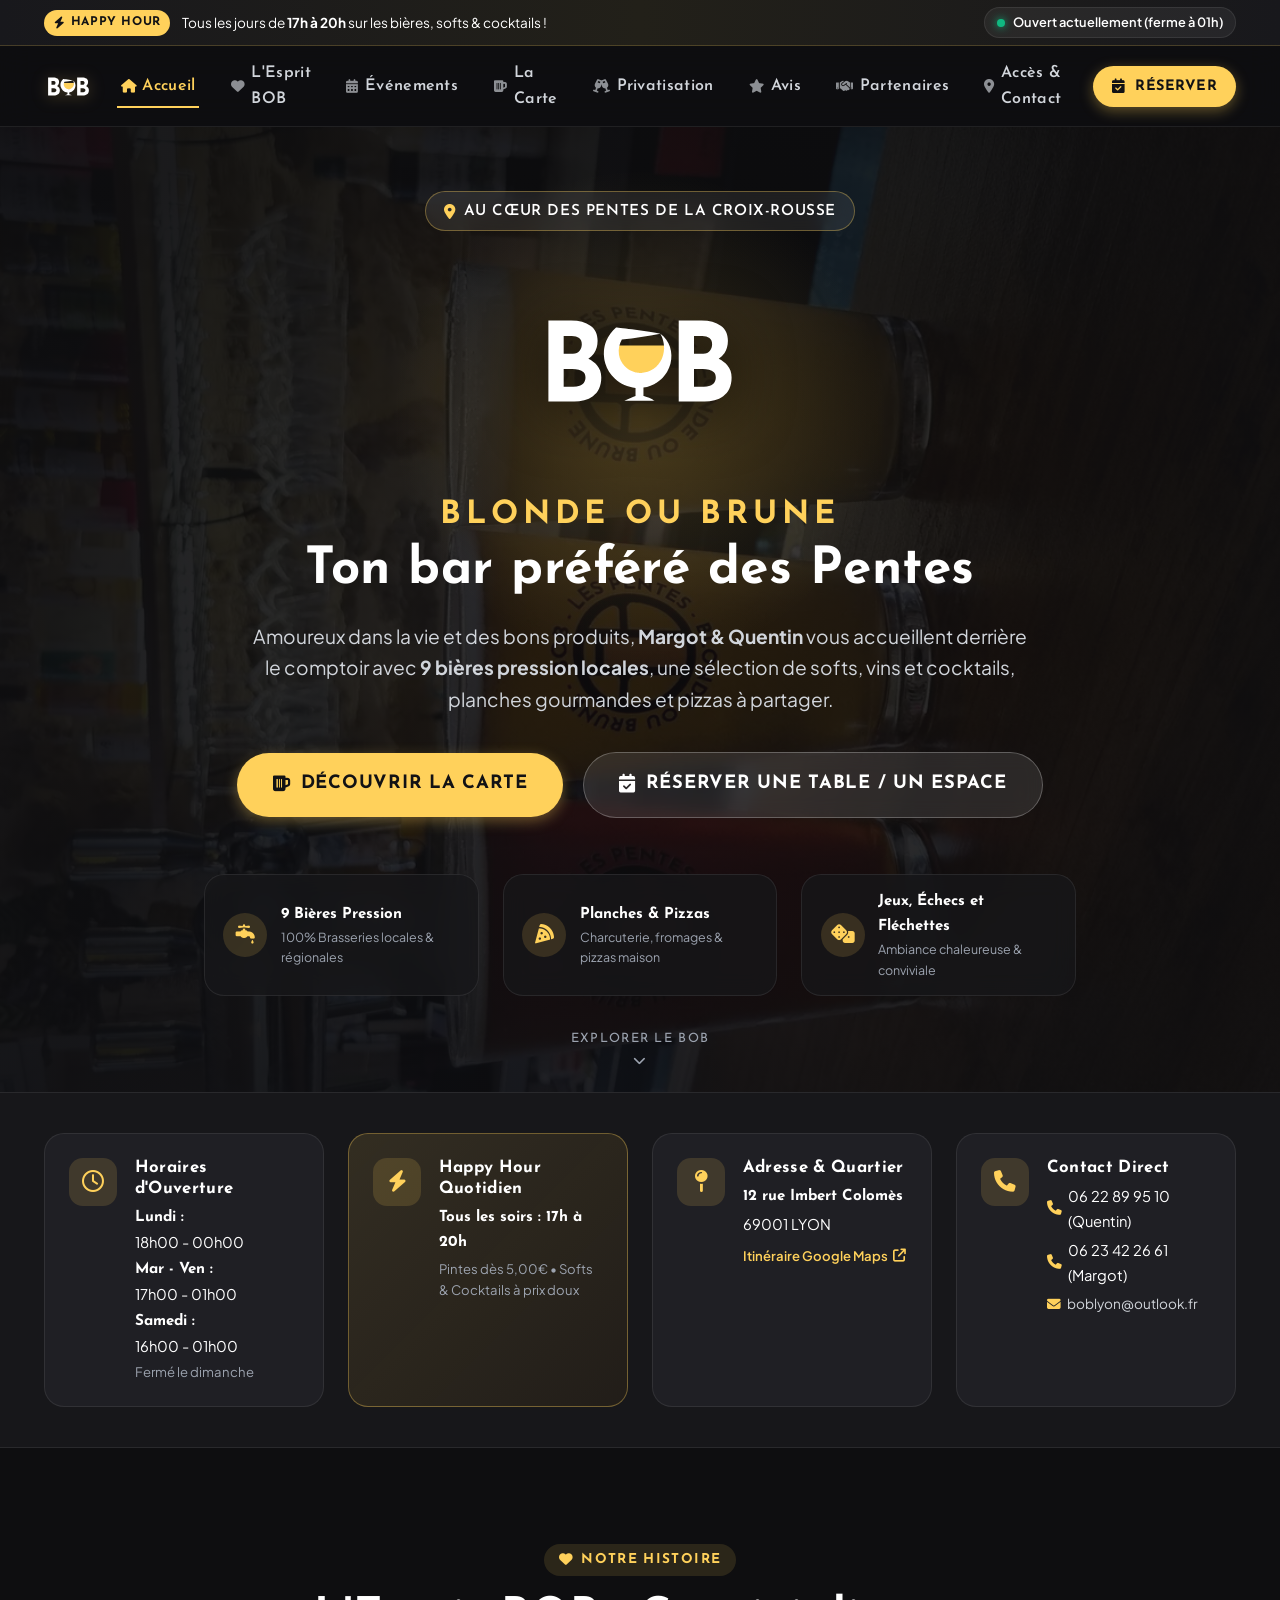
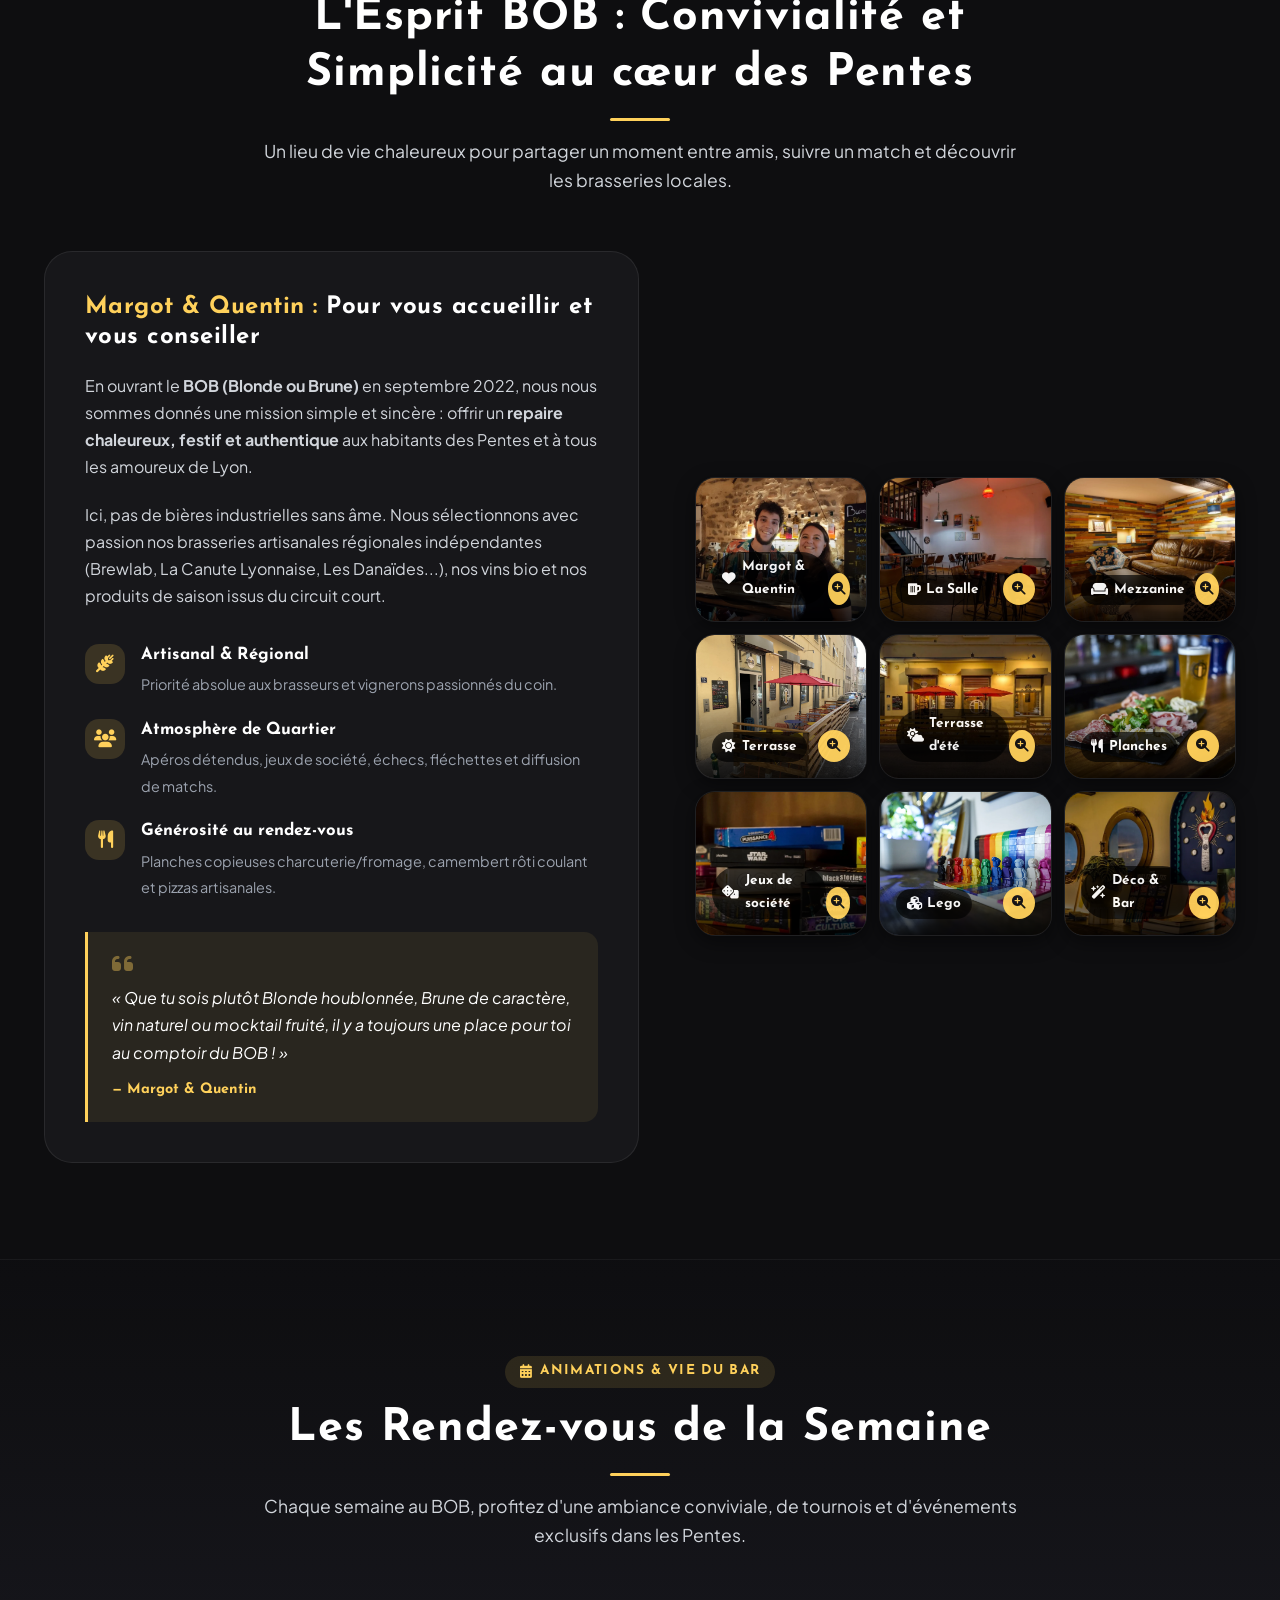
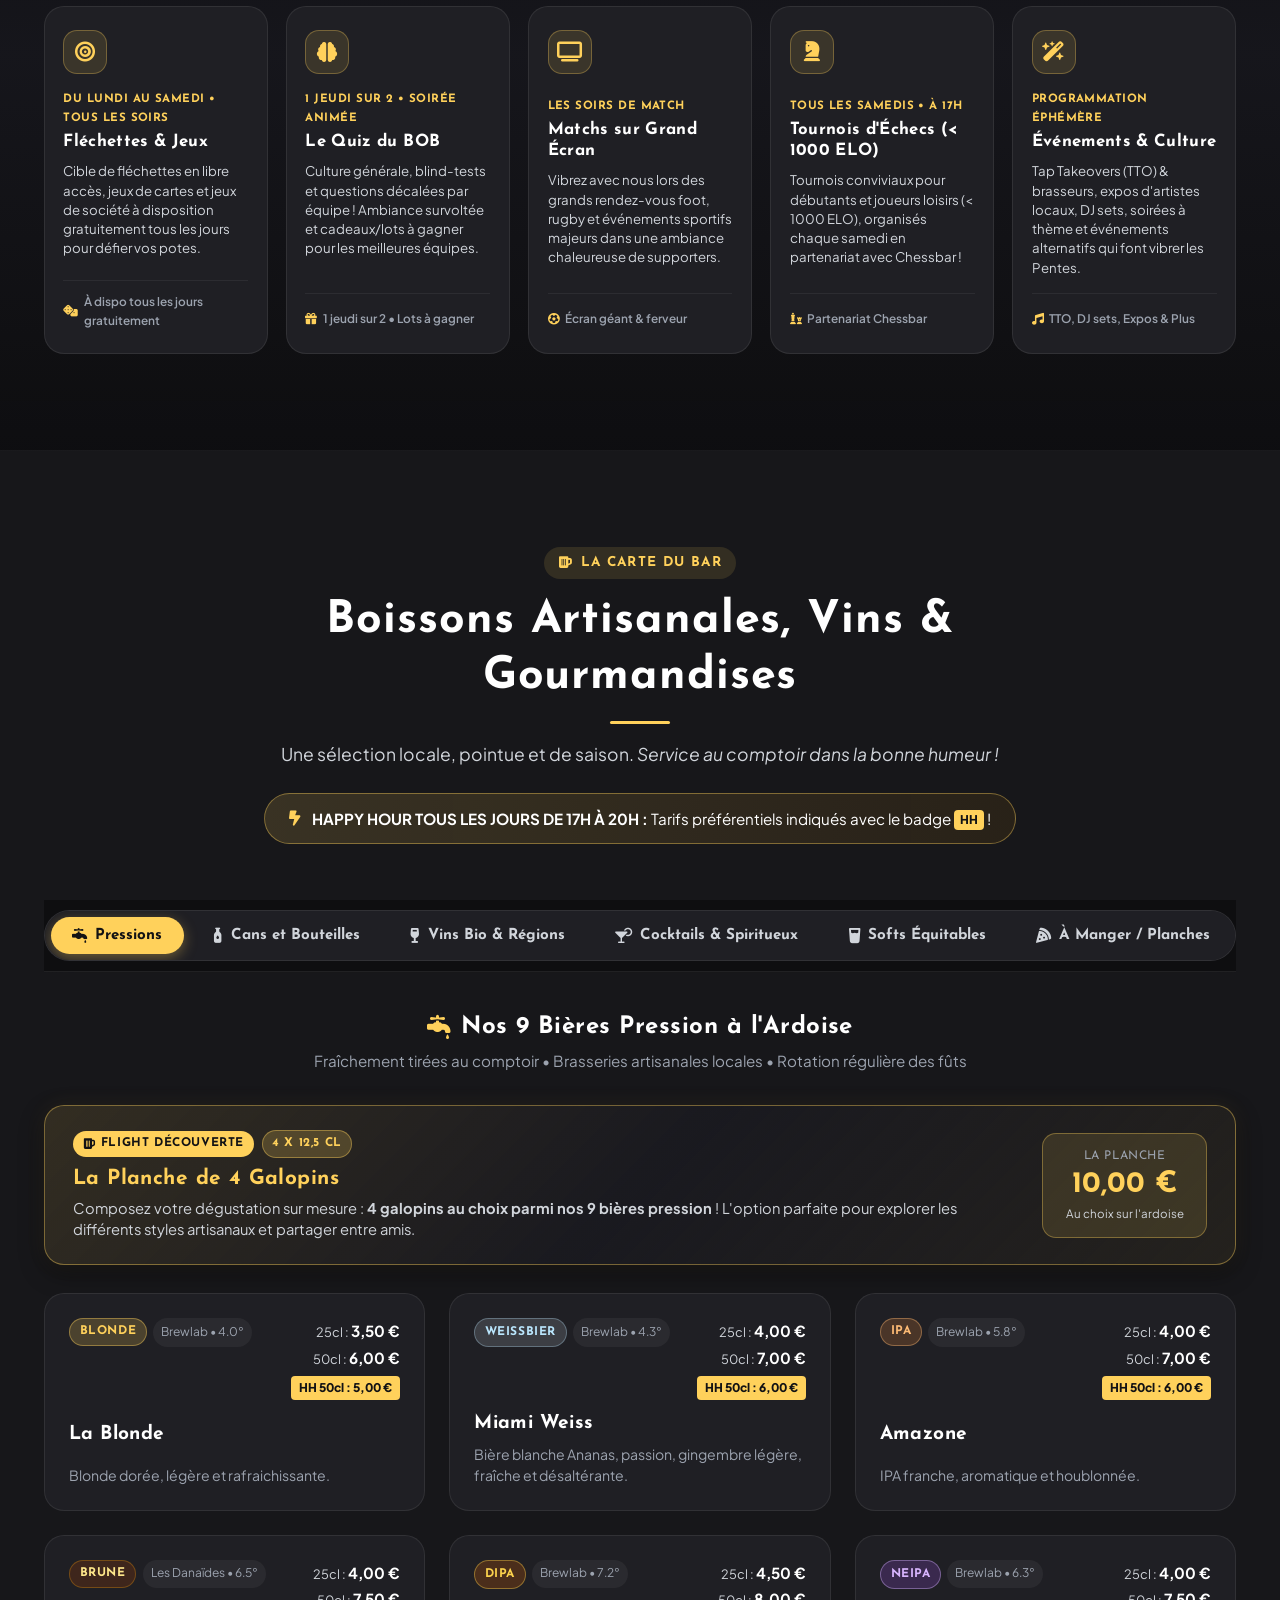
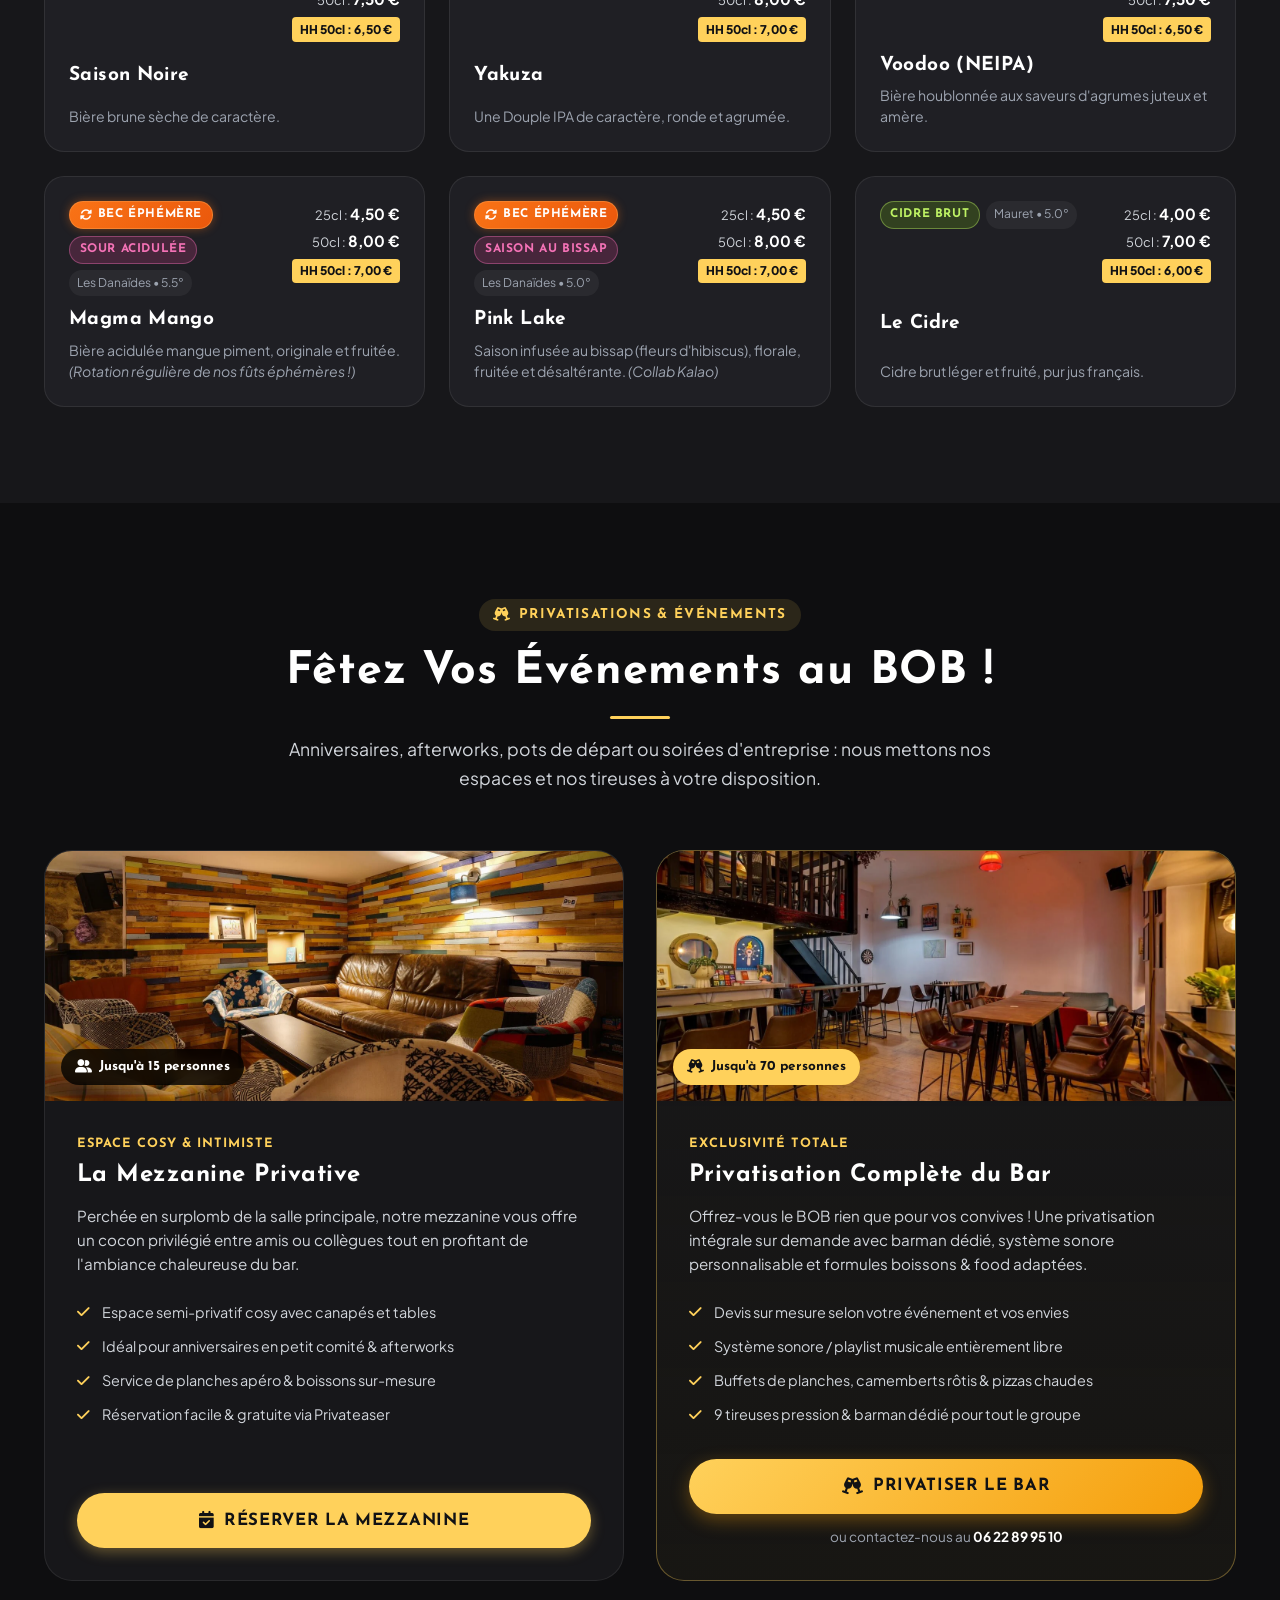
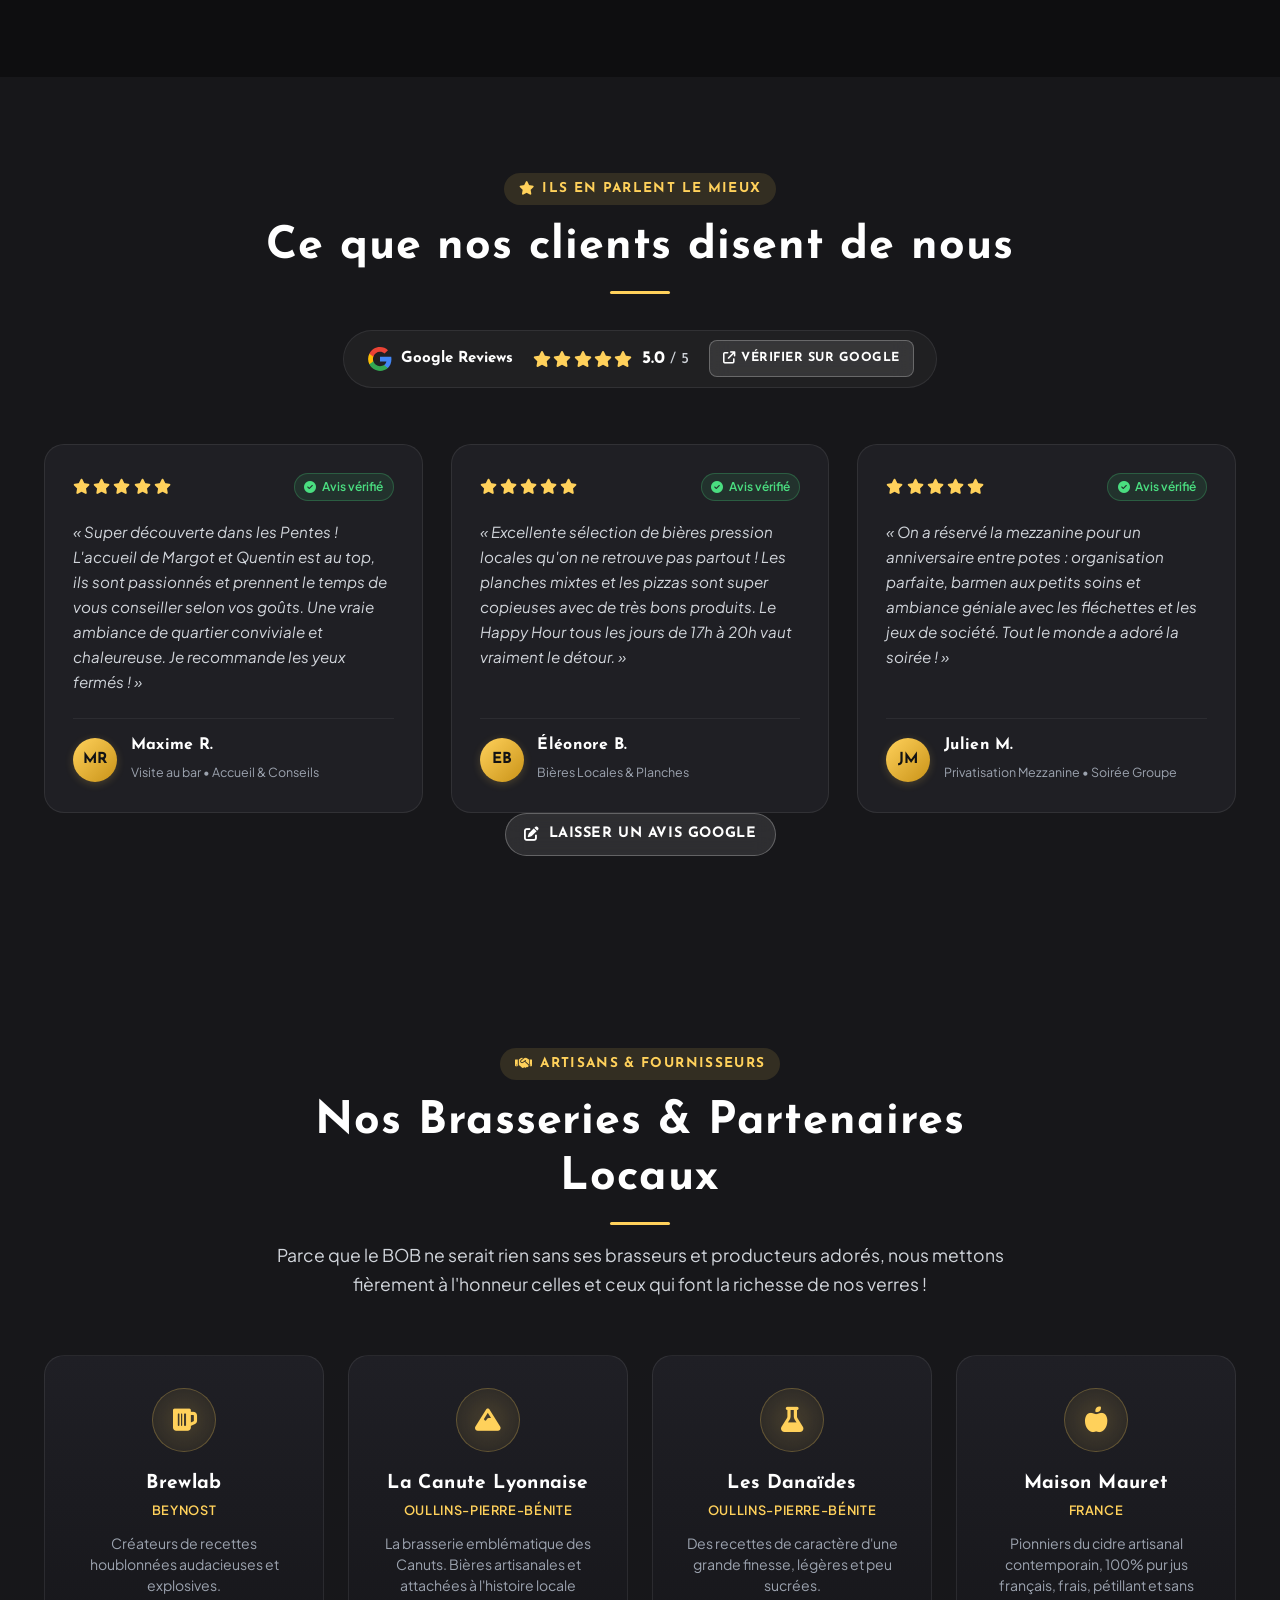
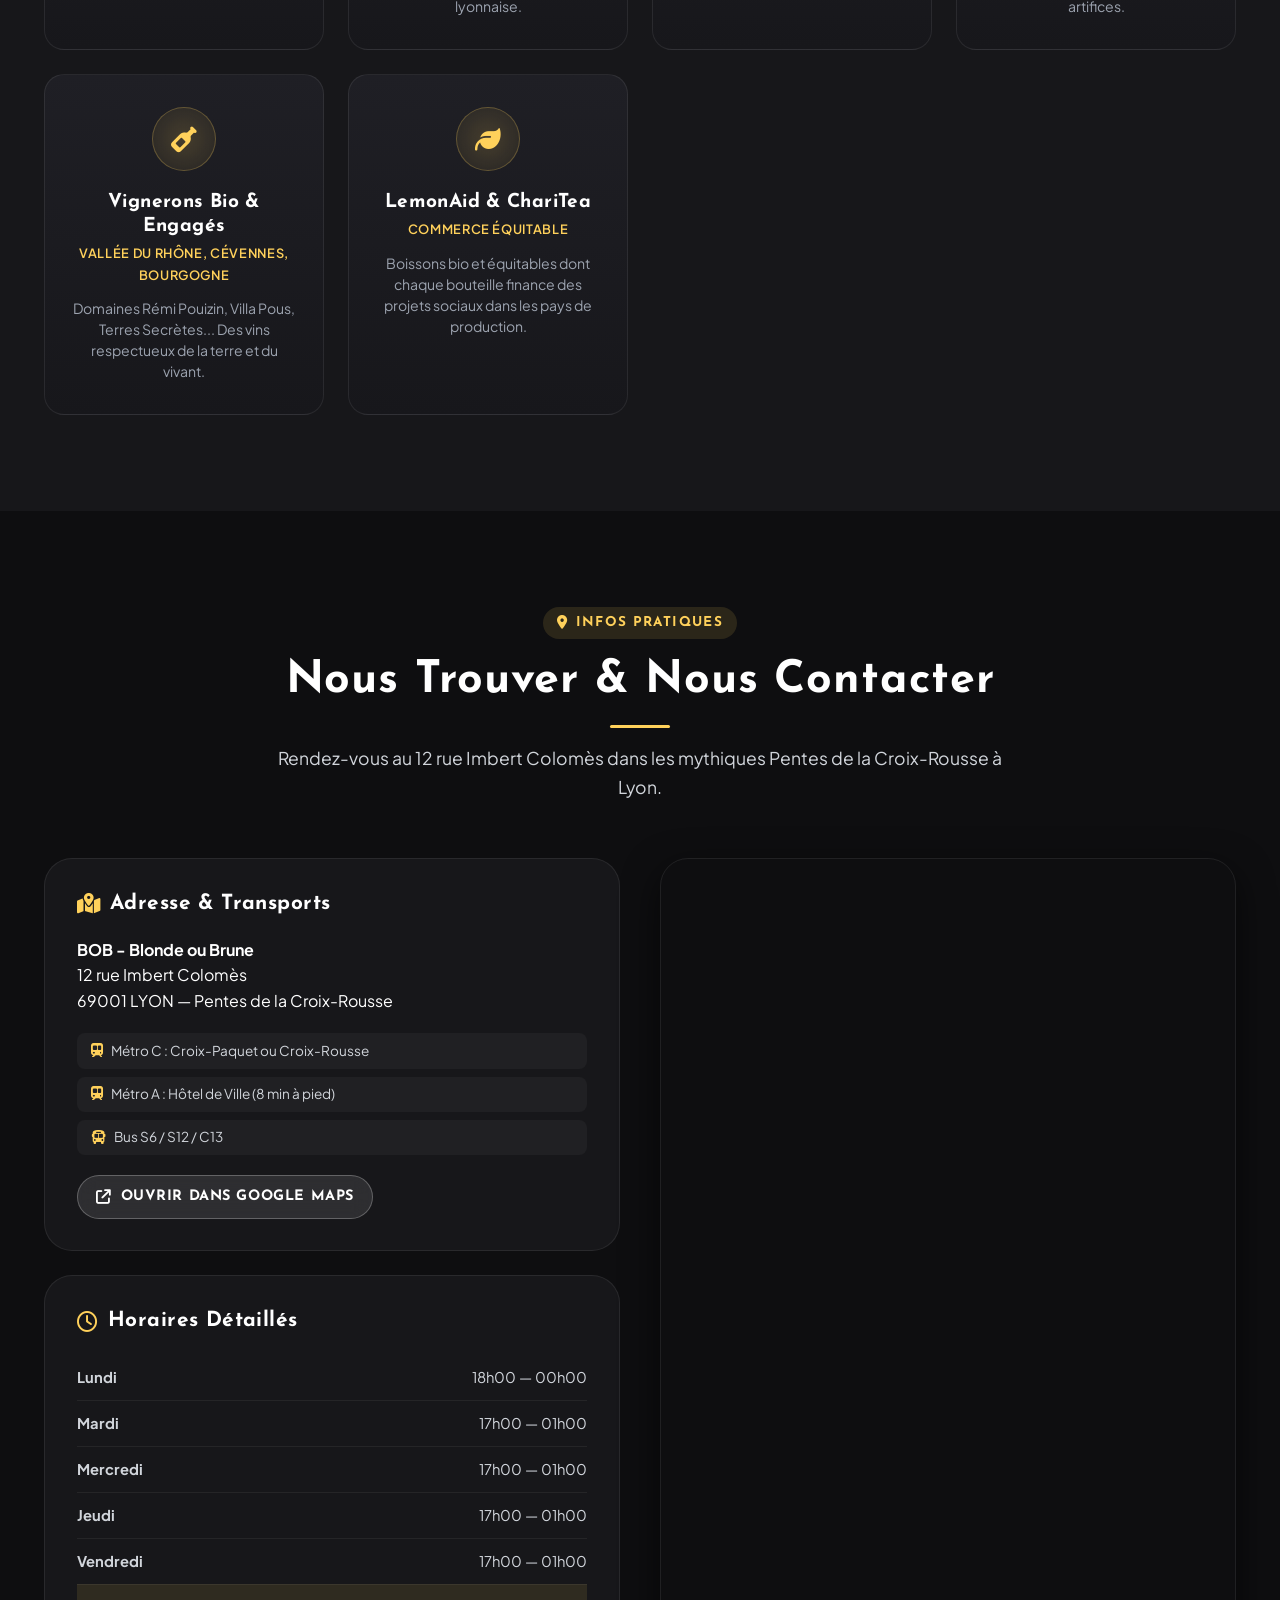
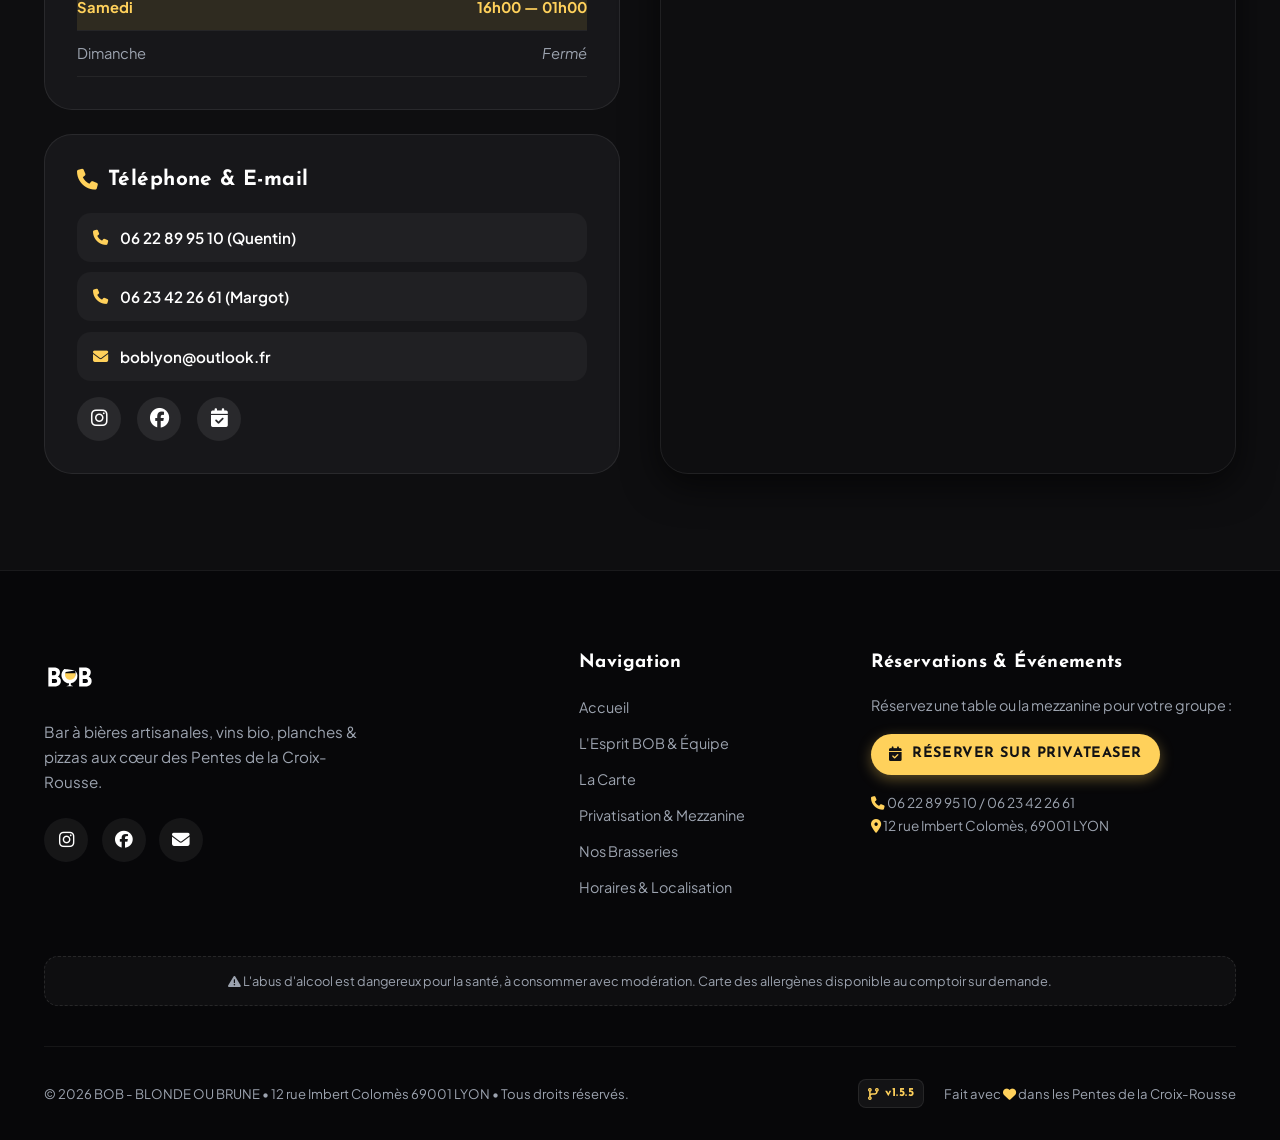
==== commit 8c347a2b: "Update index.html changement bières" ====
--- a/index.html
+++ b/index.html
@@ -697,9 +697,8 @@
             <div class="menu-item-card border-gold-soft">
               <div class="card-top">
                 <div class="item-badge-row">
-                  <span class="badge-pulse badge-guest"><i class="fa-solid fa-rotate"></i> BEC ÉPHÉMÈRE</span>
-                  <span class="beer-style-tag style-blanche">Witbier</span>
-                  <span class="origin-tag">Les Danaïdes • 4.9°</span>
+                  <span class="beer-style-tag style-blanche">Weissbier</span>
+                  <span class="origin-tag">Brewlab • 4.3°</span>
                 </div>
                 <div class="price-container">
                   <div class="price-regular">
@@ -712,17 +711,16 @@
                   </div>
                 </div>
               </div>
-              <h4 class="item-title">Génoise Blanche</h4>
-              <p class="item-desc">Bière blanche (Witbier) légère, fraîche et désaltérante. <em>(Collab Darts)</em></p>
+              <h4 class="item-title">Miami Weiss</h4>
+              <p class="item-desc">Bière blanche Ananas, passion, gingembre légère, fraîche et désaltérante.</p>
             </div>
 
             <!-- Pression 3 -->
             <div class="menu-item-card border-gold-soft">
               <div class="card-top">
                 <div class="item-badge-row">
-                  <span class="badge-pulse badge-guest"><i class="fa-solid fa-rotate"></i> BEC ÉPHÉMÈRE</span>
-                  <span class="beer-style-tag style-ipa">Session IPA</span>
-                  <span class="origin-tag">Les Danaïdes • 4.5°</span>
+                  <span class="beer-style-tag style-ipa">IPA</span>
+                  <span class="origin-tag">Brewlab • 5.8°</span>
                 </div>
                 <div class="price-container">
                   <div class="price-regular">
@@ -735,8 +733,8 @@
                   </div>
                 </div>
               </div>
-              <h4 class="item-title">Tethys</h4>
-              <p class="item-desc">Session IPA légère et aromatique, houblonnée au Nelson Sauvin.</p>
+              <h4 class="item-title">Amazone</h4>
+              <p class="item-desc">IPA franche, aromatique et houblonnée.</p>
             </div>
 
             <!-- Pression 4 -->
@@ -761,12 +759,12 @@
               <p class="item-desc">Bière brune sèche de caractère.</p>
             </div>
 
-            <!-- Pression 5 (Larmes de Lyncée - Les Danaïdes) -->
+            <!-- Pression 5 -->
             <div class="menu-item-card">
               <div class="card-top">
                 <div class="item-badge-row">
-                  <span class="beer-style-tag style-ambree">Gose</span>
-                  <span class="origin-tag">Les Danaïdes • 5.5°</span>
+                  <span class="beer-style-tag style-ambree">DIPA</span>
+                  <span class="origin-tag">Brewlab • 7.2°</span>
                 </div>
                 <div class="price-container">
                   <div class="price-regular">
@@ -779,8 +777,8 @@
                   </div>
                 </div>
               </div>
-              <h4 class="item-title">Larmes de Lyncée</h4>
-              <p class="item-desc">Une belle Gose acidulée et saline.</p>
+              <h4 class="item-title">Yakuza</h4>
+              <p class="item-desc">Une Douple IPA de caractère, ronde et agrumée.</p>
             </div>
 
             <!-- Pression 6 -->
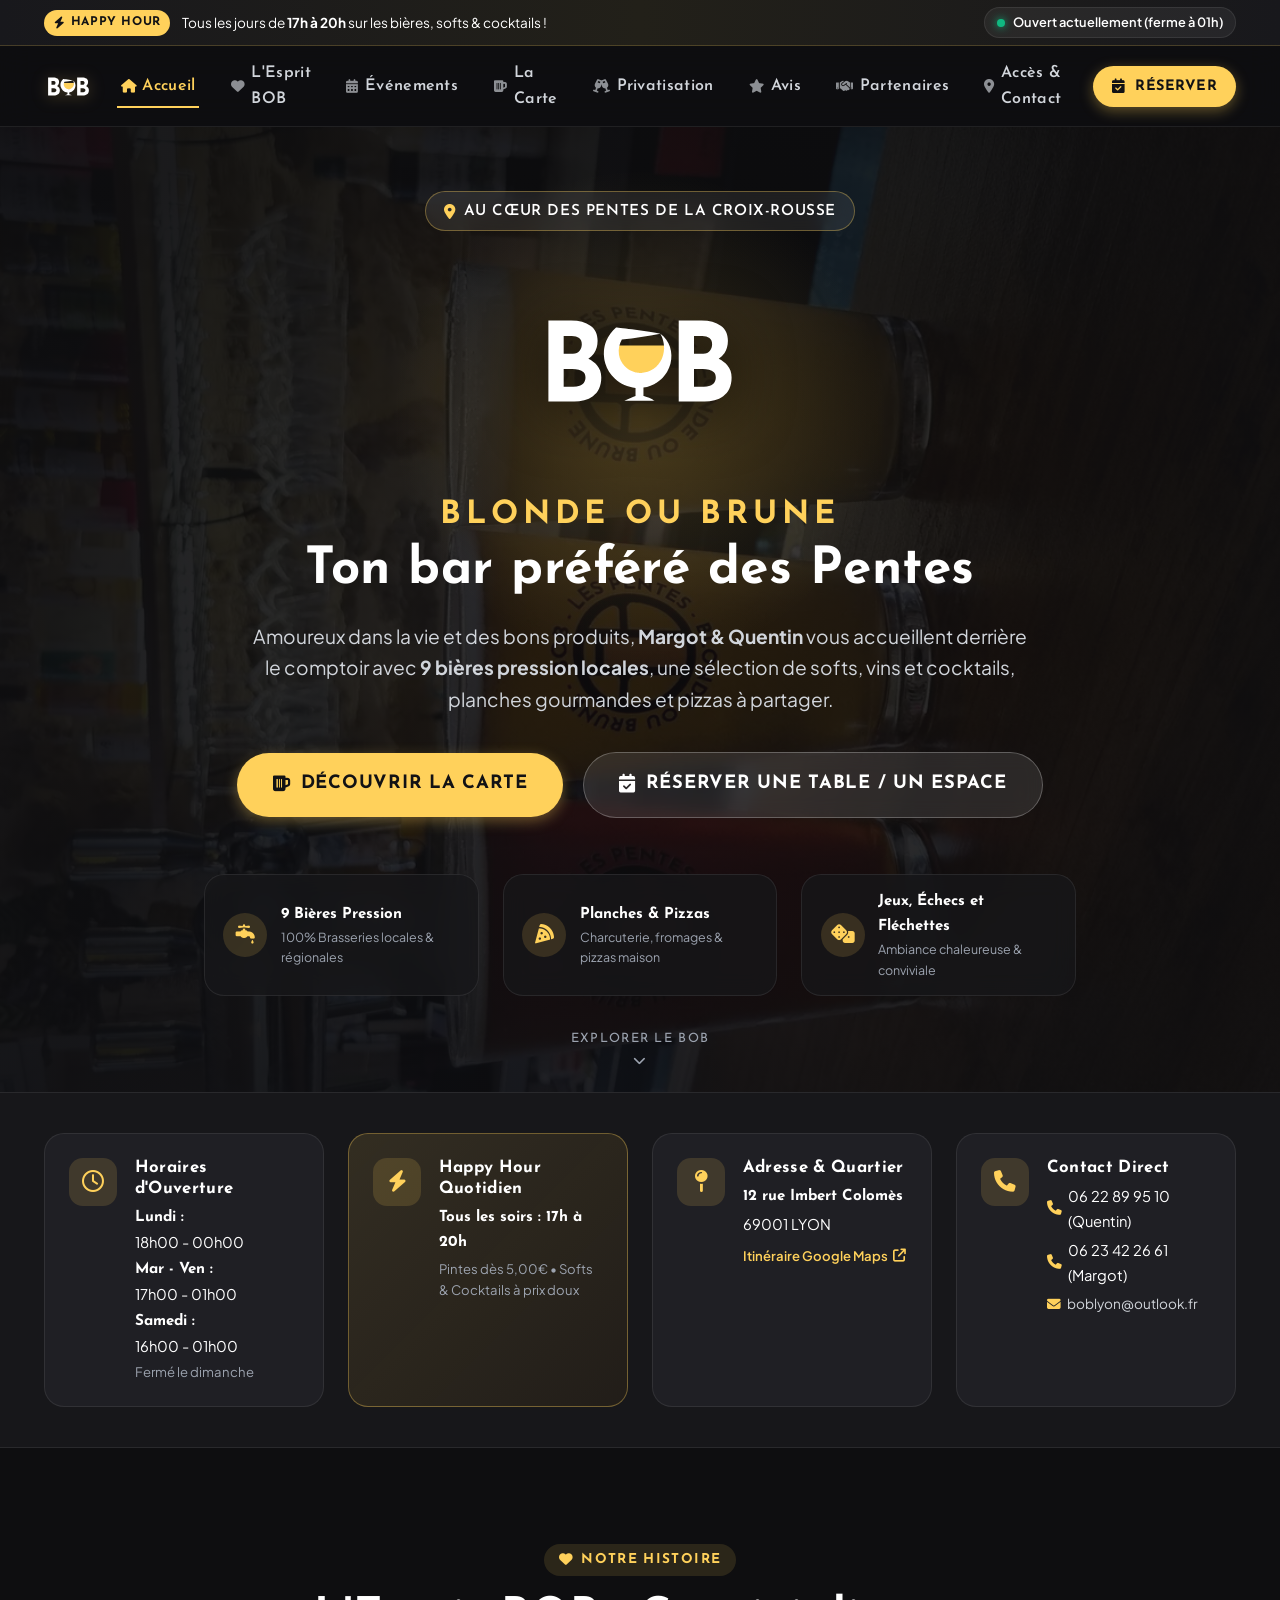
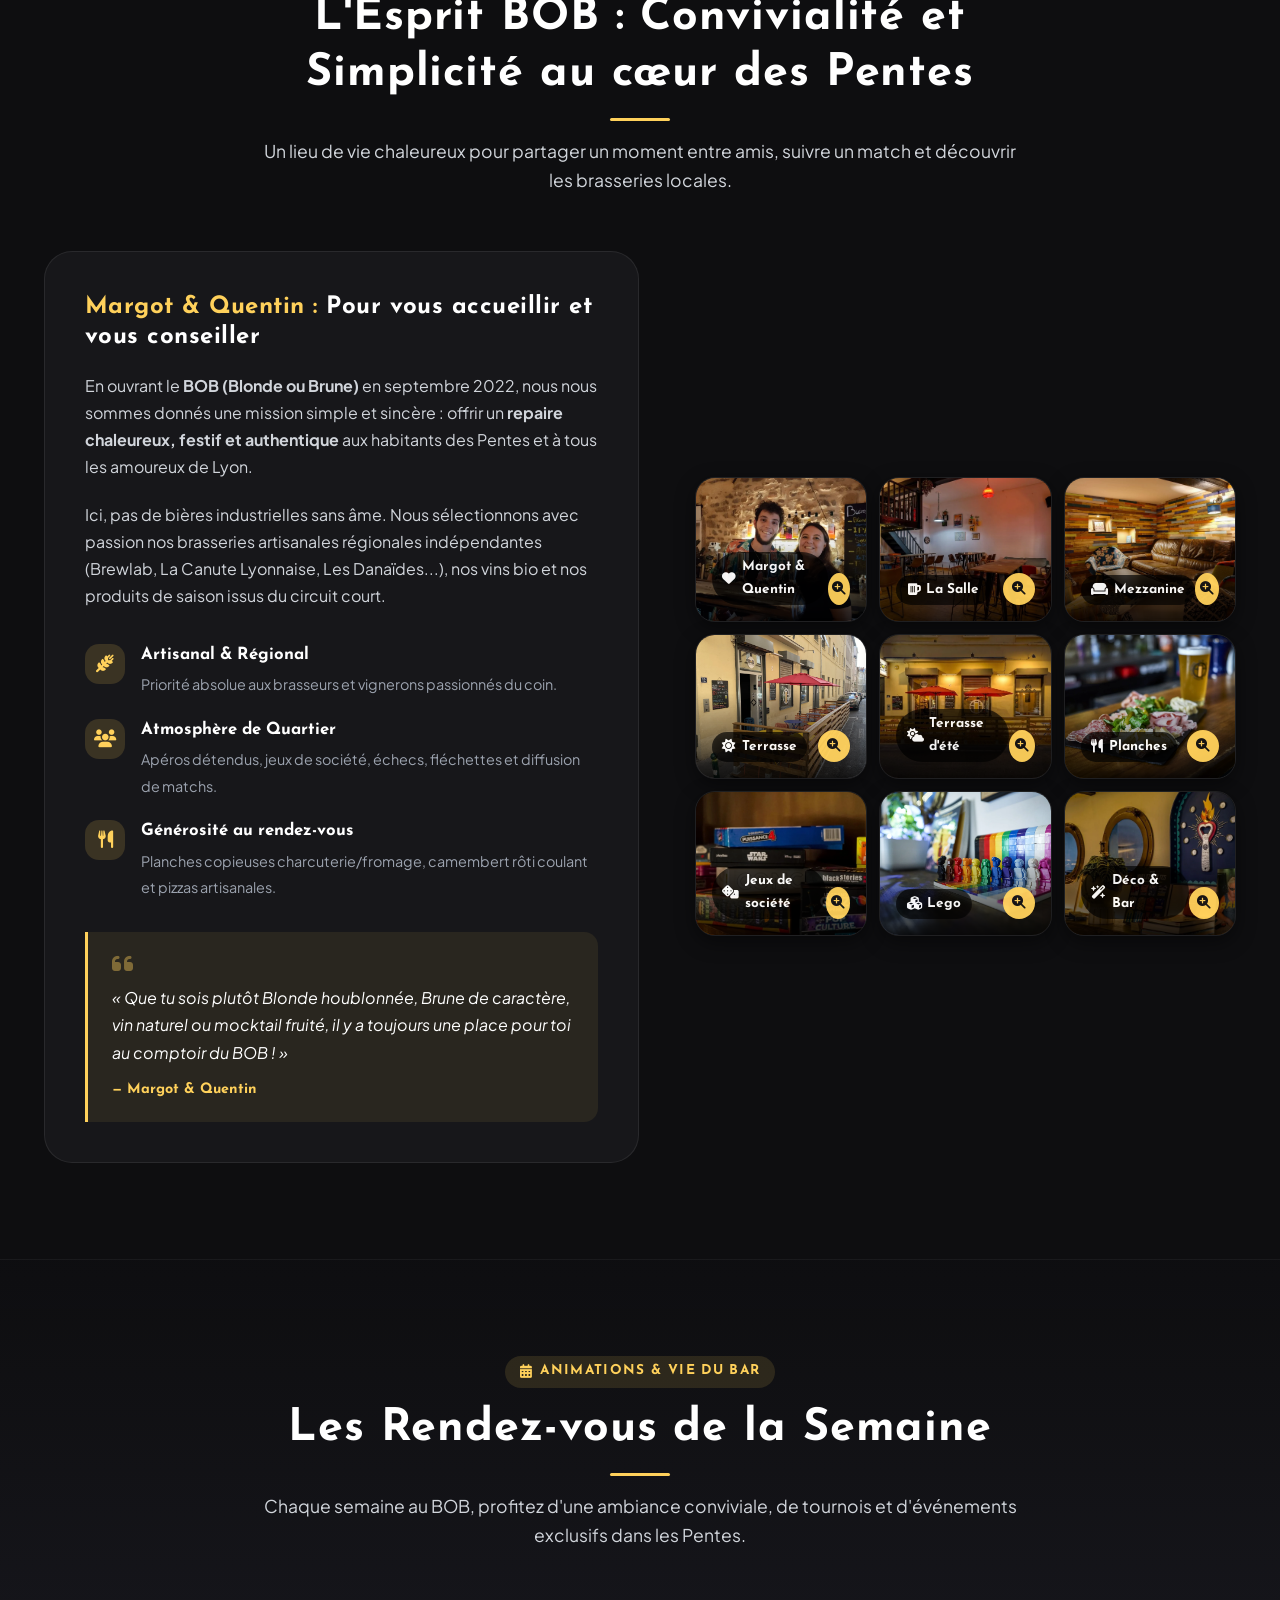
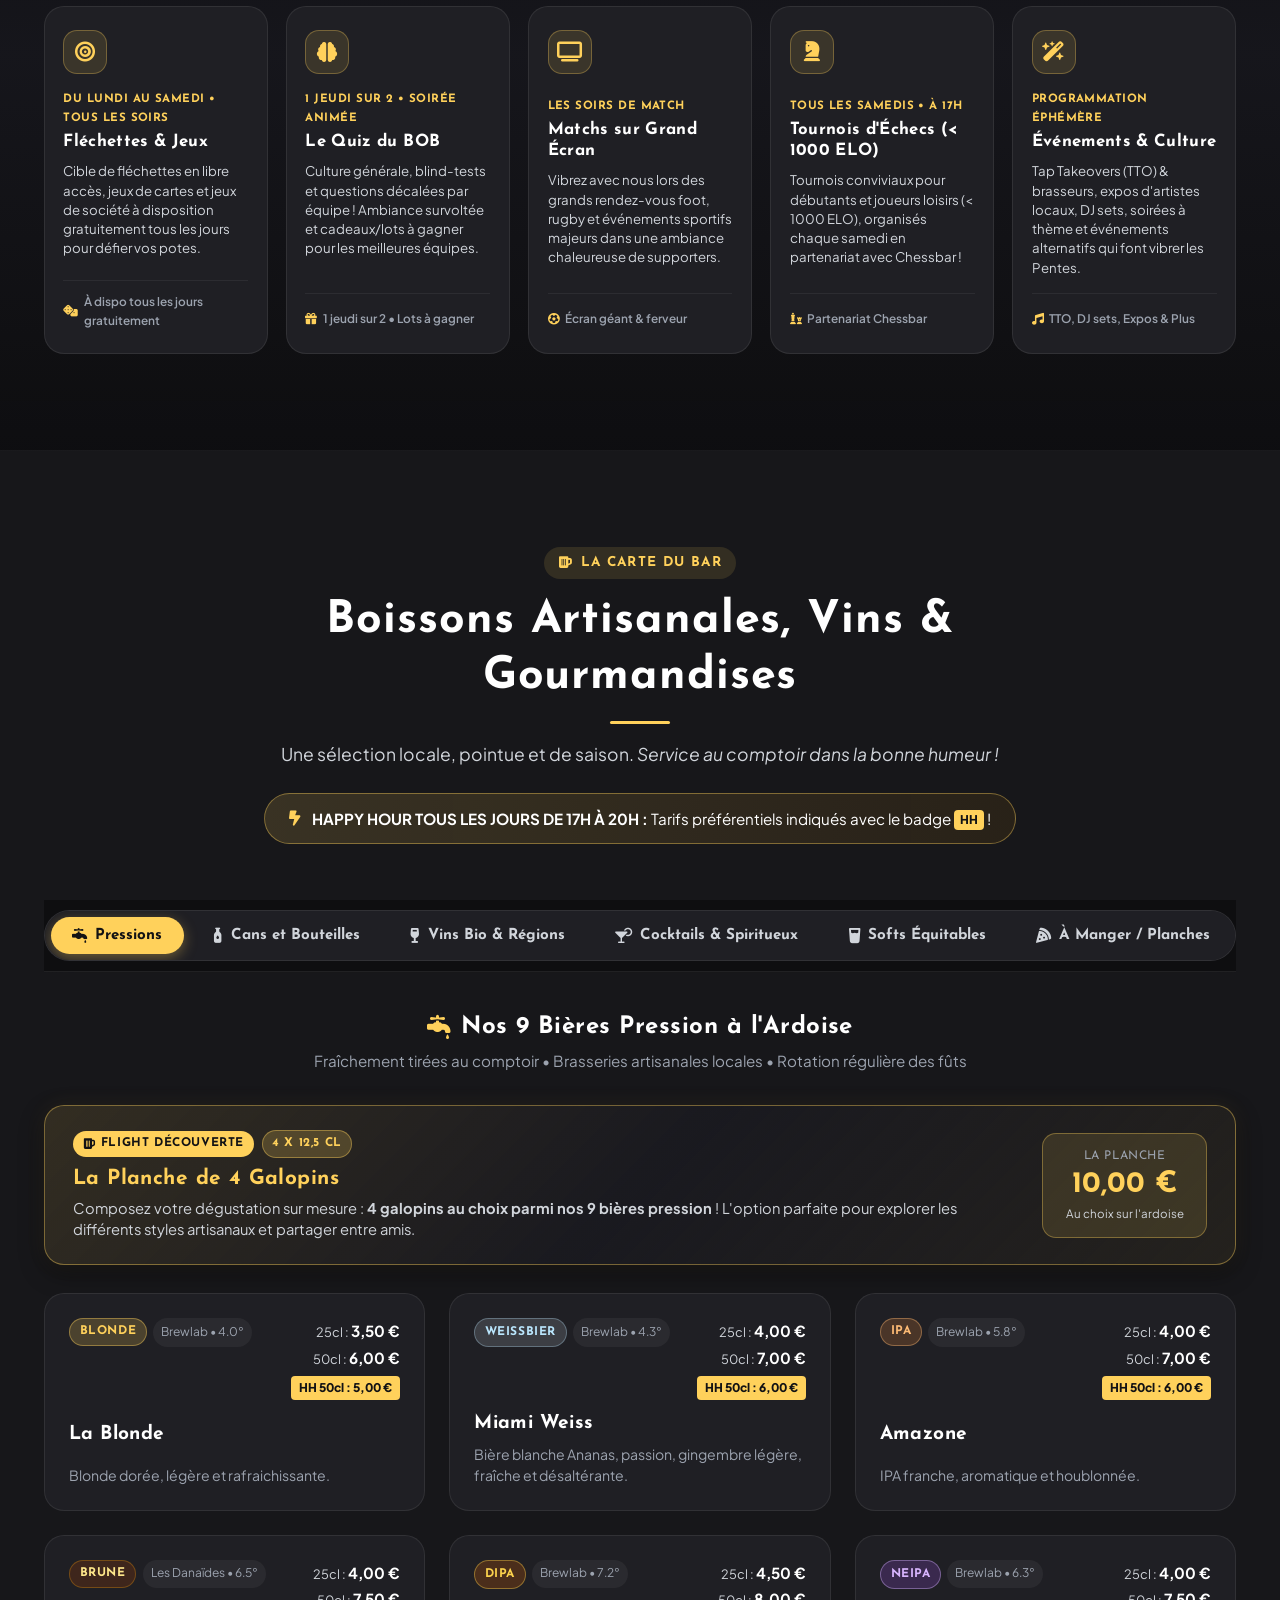
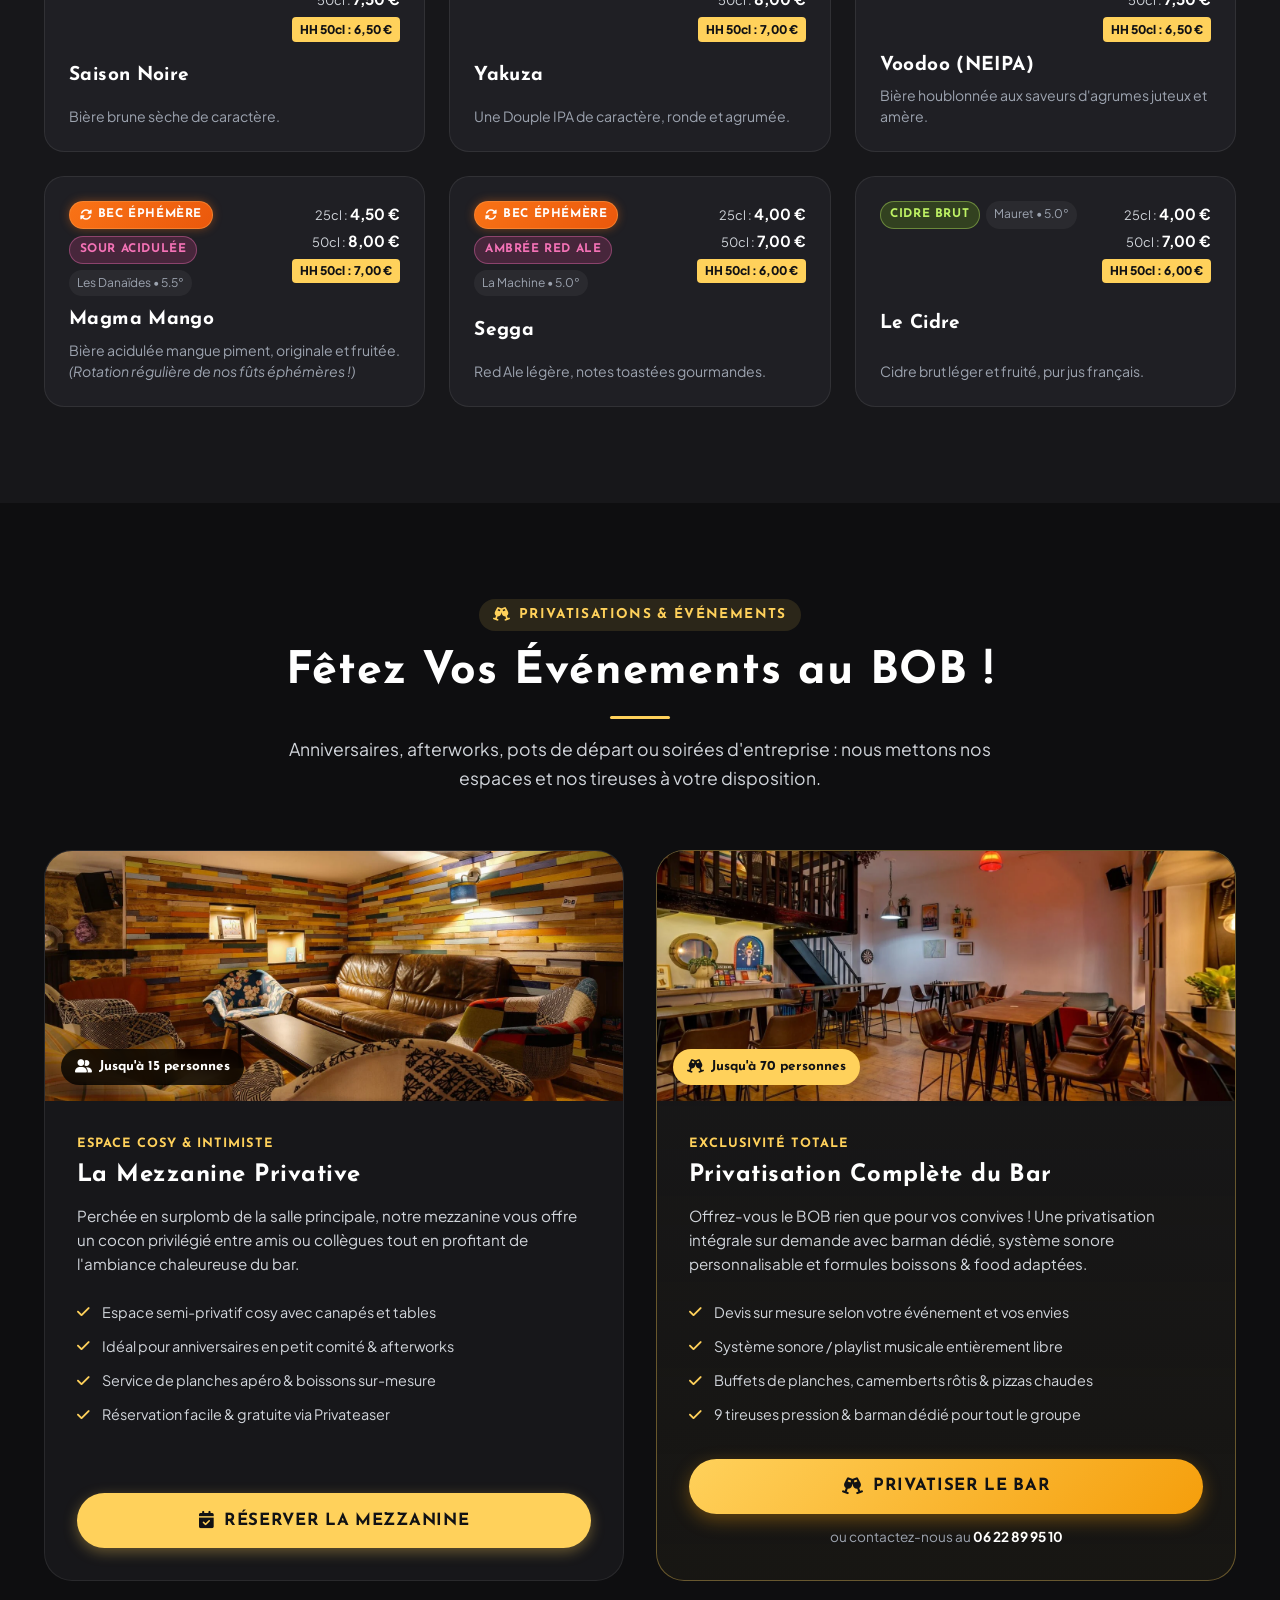
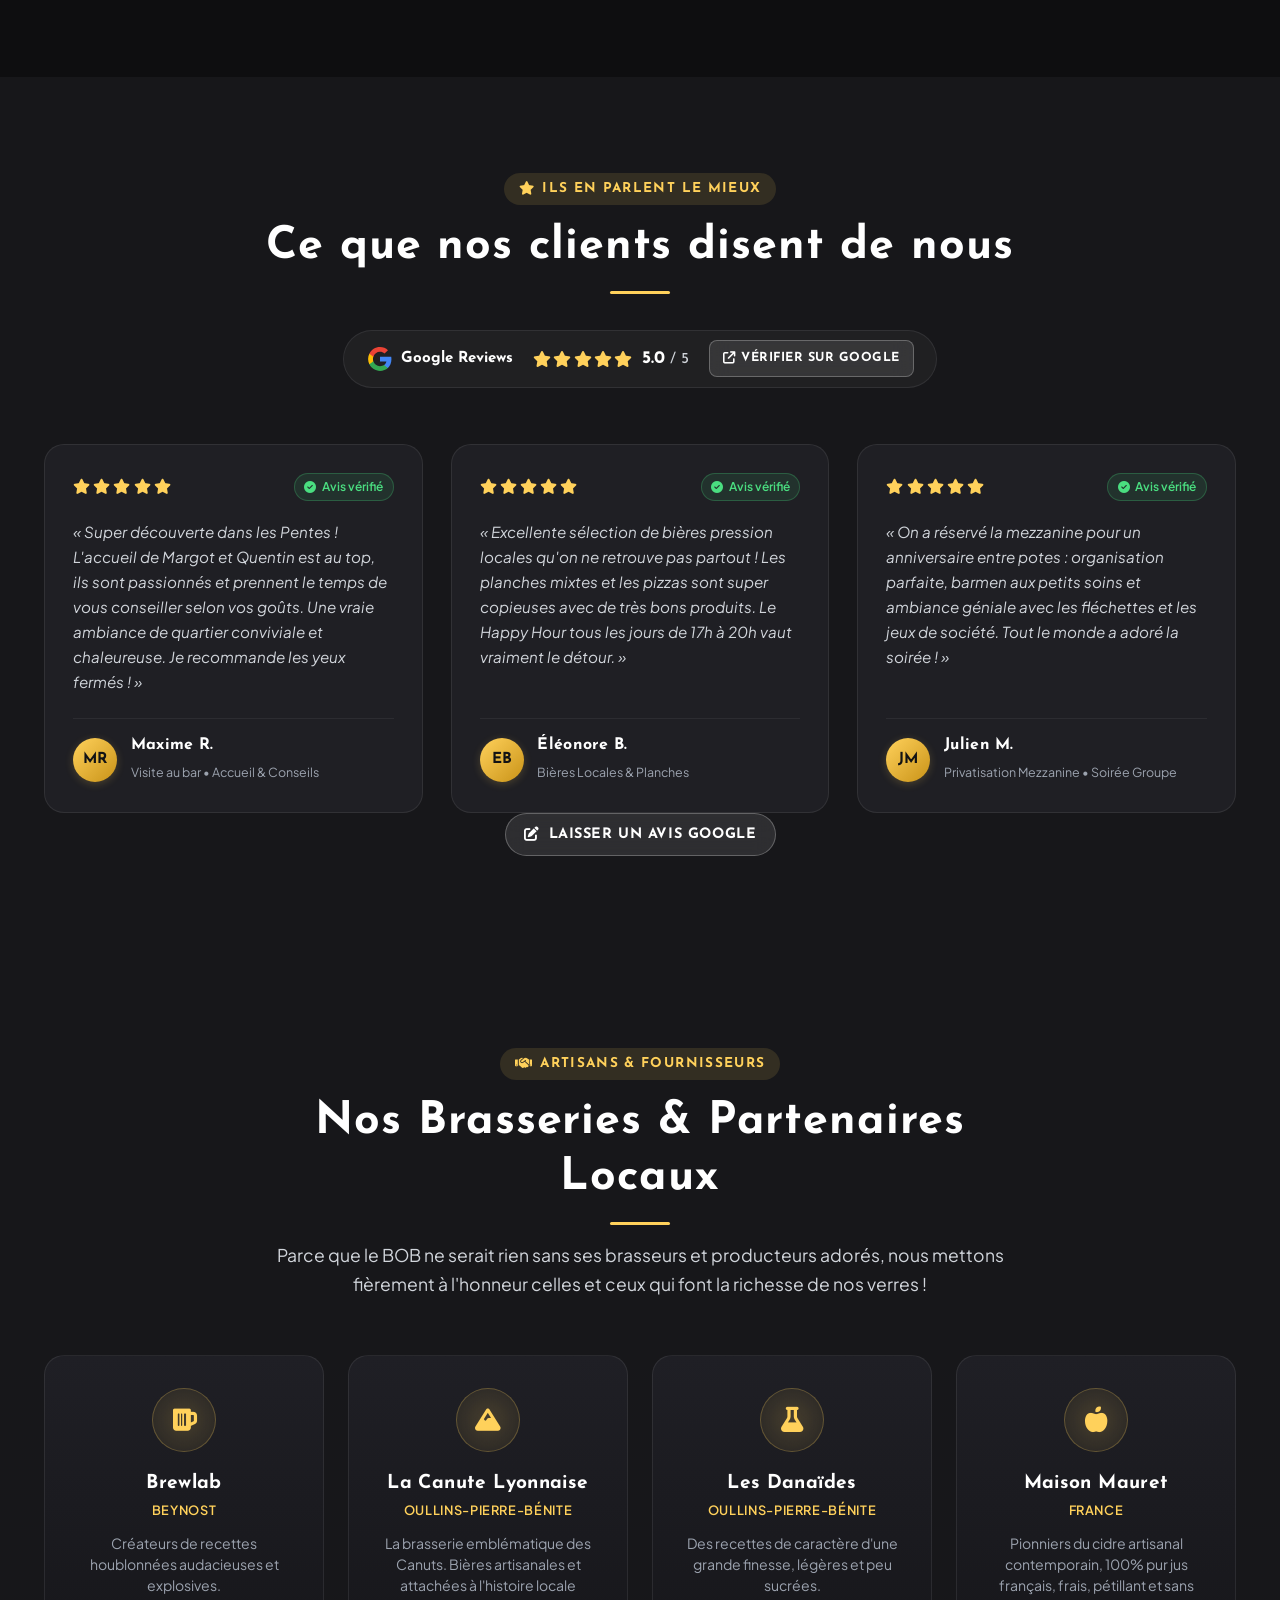
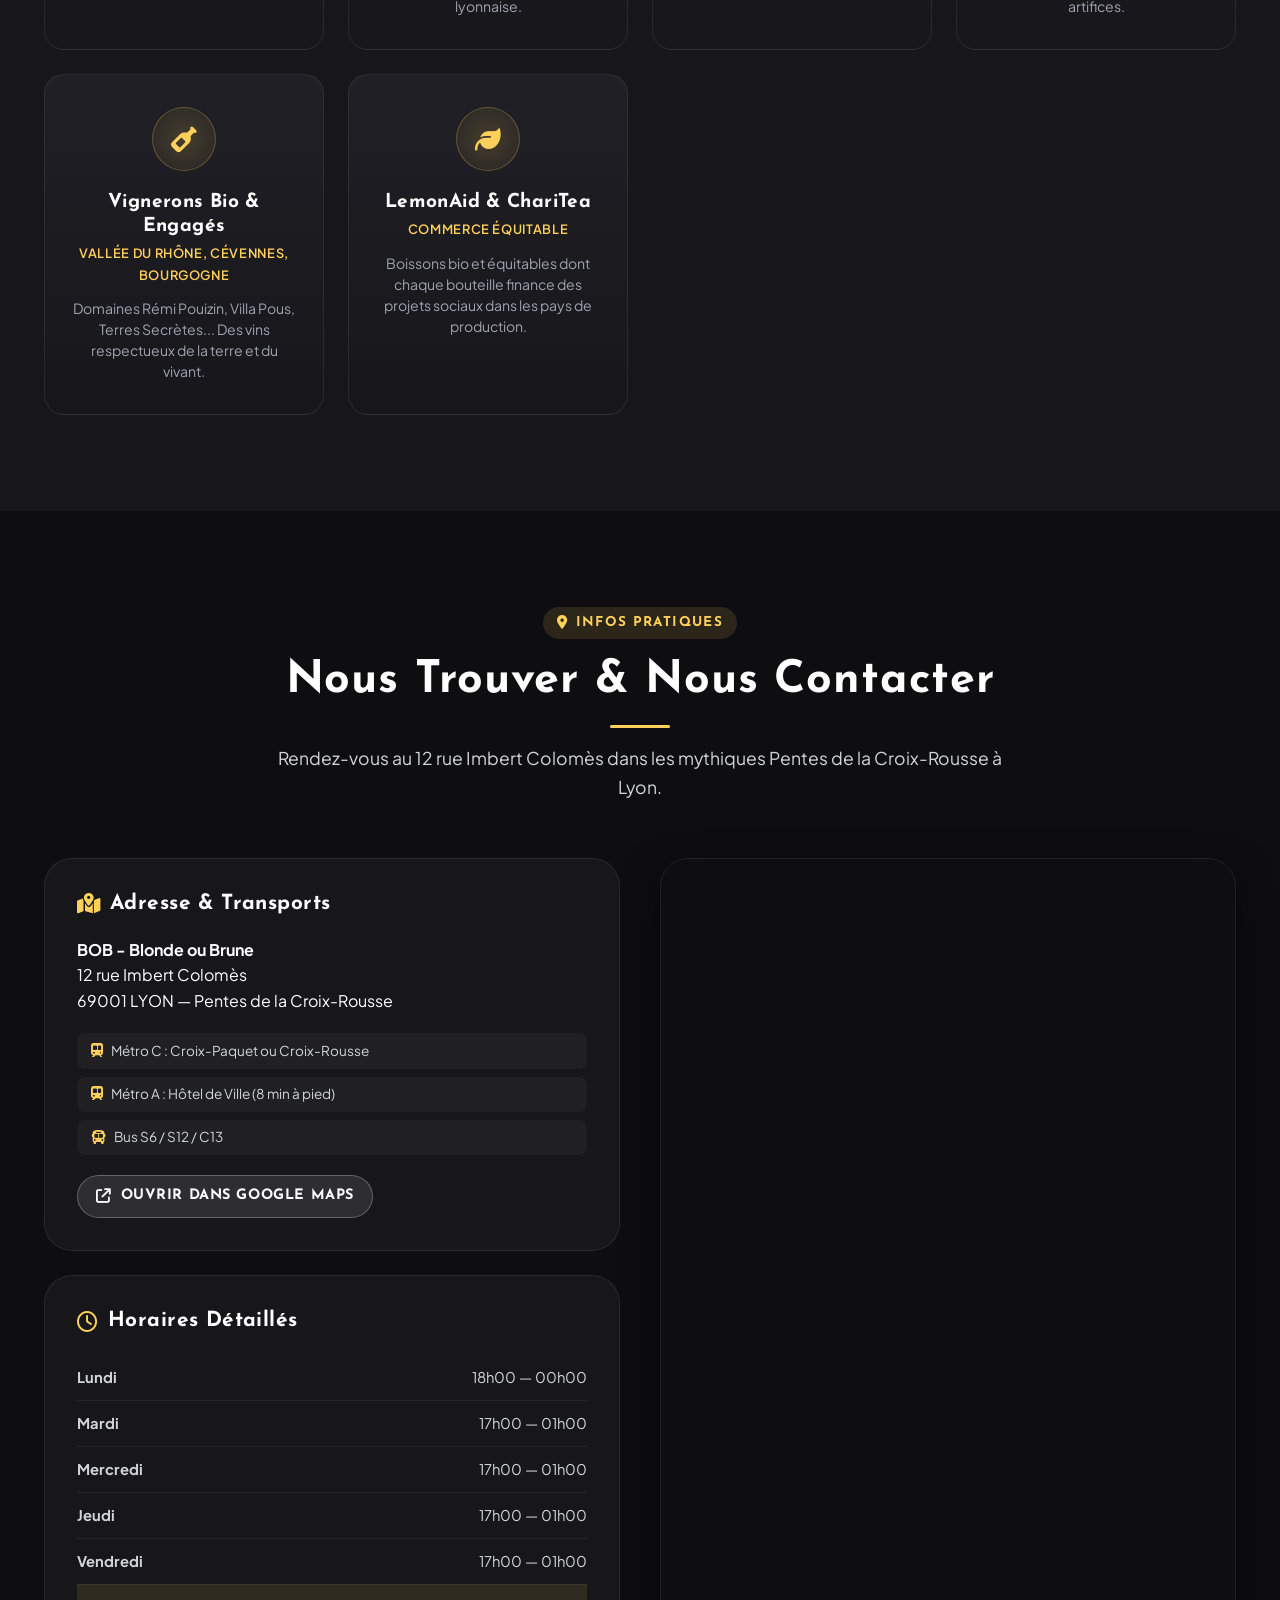
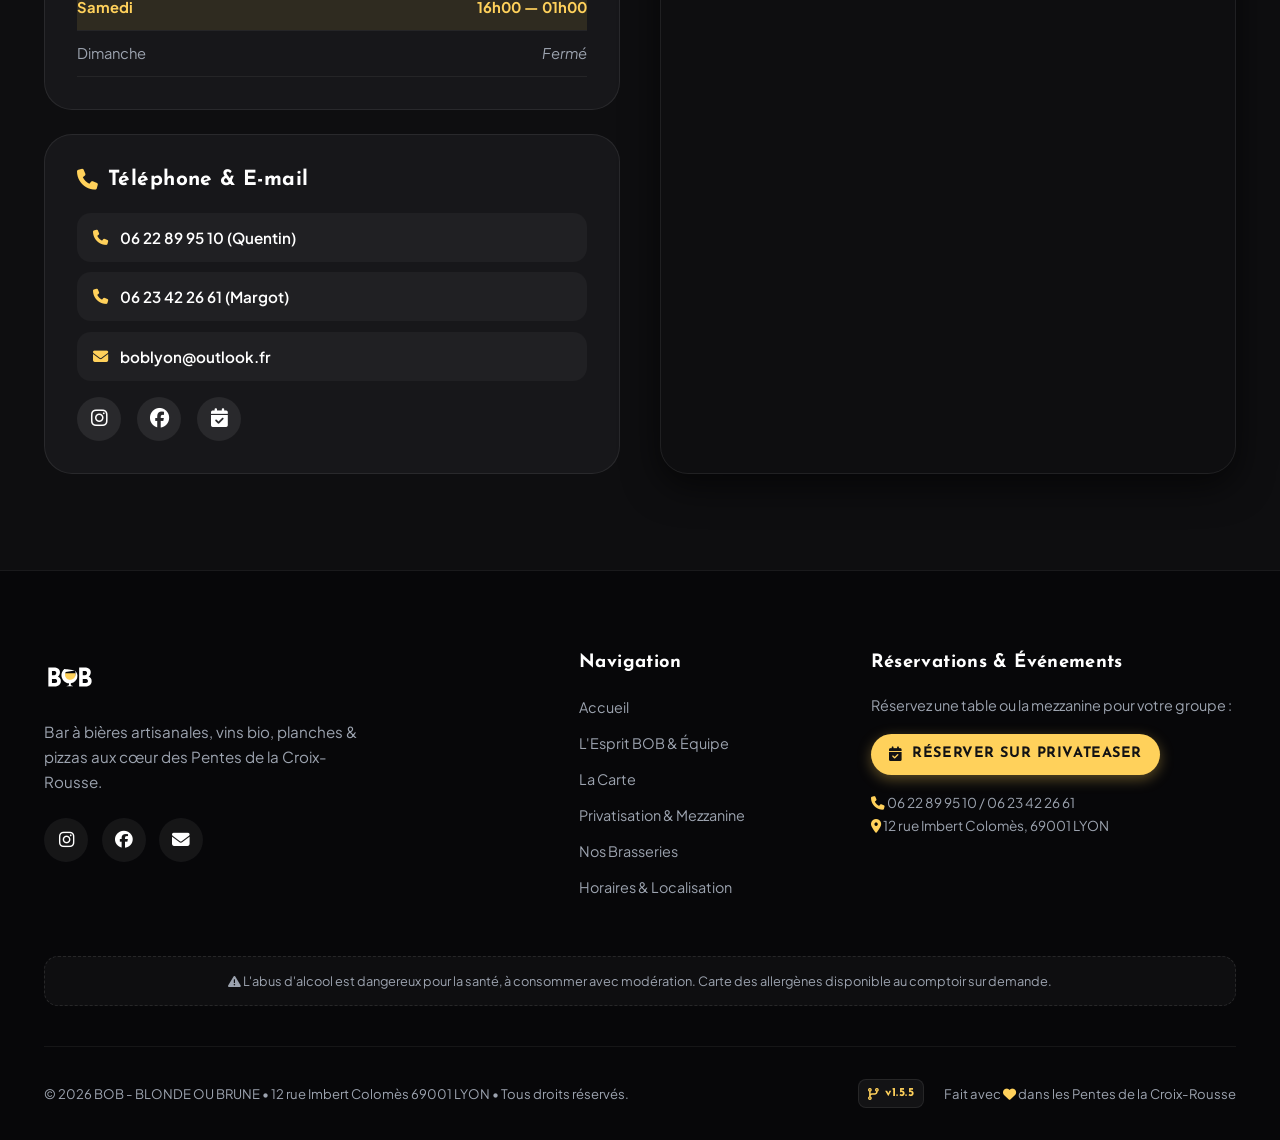
==== commit 97866fcd: "Update index.html" ====
--- a/index.html
+++ b/index.html
@@ -831,22 +831,22 @@
               <div class="card-top">
                 <div class="item-badge-row">
                   <span class="badge-pulse badge-guest"><i class="fa-solid fa-rotate"></i> BEC ÉPHÉMÈRE</span>
-                  <span class="beer-style-tag style-sour">Saison au Bissap</span>
-                  <span class="origin-tag">Les Danaïdes • 5.0°</span>
+                  <span class="beer-style-tag style-sour">Ambrée Red Ale</span>
+                  <span class="origin-tag">La Machine • 5.0°</span>
                 </div>
                 <div class="price-container">
                   <div class="price-regular">
-                    <span class="price-size">25cl : <strong>4,50 €</strong></span>
-                    <span class="price-size">50cl : <strong>8,00 €</strong></span>
+                    <span class="price-size">25cl : <strong>4,00 €</strong></span>
+                    <span class="price-size">50cl : <strong>7,00 €</strong></span>
                   </div>
                   <div class="price-hh">
                     <span class="hh-label">HH 50cl :</span>
-                    <span class="hh-val">7,00 €</span>
+                    <span class="hh-val">6,00 €</span>
                   </div>
                 </div>
               </div>
-              <h4 class="item-title">Pink Lake</h4>
-              <p class="item-desc">Saison infusée au bissap (fleurs d'hibiscus), florale, fruitée et désaltérante. <em>(Collab Kalao)</em></p>
+              <h4 class="item-title">Segga</h4>
+              <p class="item-desc">Red Ale légère, notes toastées gourmandes.</p>
             </div>
 
             <!-- Pression 9 (Cidre) -->
@@ -1353,7 +1353,7 @@
               </p>
               <div class="food-pairing">
                 <span class="pairing-label"><i class="fa-solid fa-beer-mug-empty text-gold"></i> Accord Bière :</span>
-                <span class="pairing-text">🍺 <strong>La Blonde</strong> ou <strong>Larmes de Lyncée</strong></span>
+                <span class="pairing-text">🍺 <strong>La Blonde</strong> ou <strong>Magma Mango</strong></span>
               </div>
             </div>
 
@@ -1386,7 +1386,7 @@
               <p class="item-desc">Saucisson sec entier servi sur planche.</p>
               <div class="food-pairing">
                 <span class="pairing-label"><i class="fa-solid fa-beer-mug-empty text-gold"></i> Accord Bière :</span>
-                <span class="pairing-text">🍺 <strong>Larmes de Lyncée</strong> ou <strong>Saison Noire</strong></span>
+                <span class="pairing-text">🍺 <strong>Amazone</strong> ou <strong>Saison Noire</strong></span>
               </div>
             </div>
           </div>
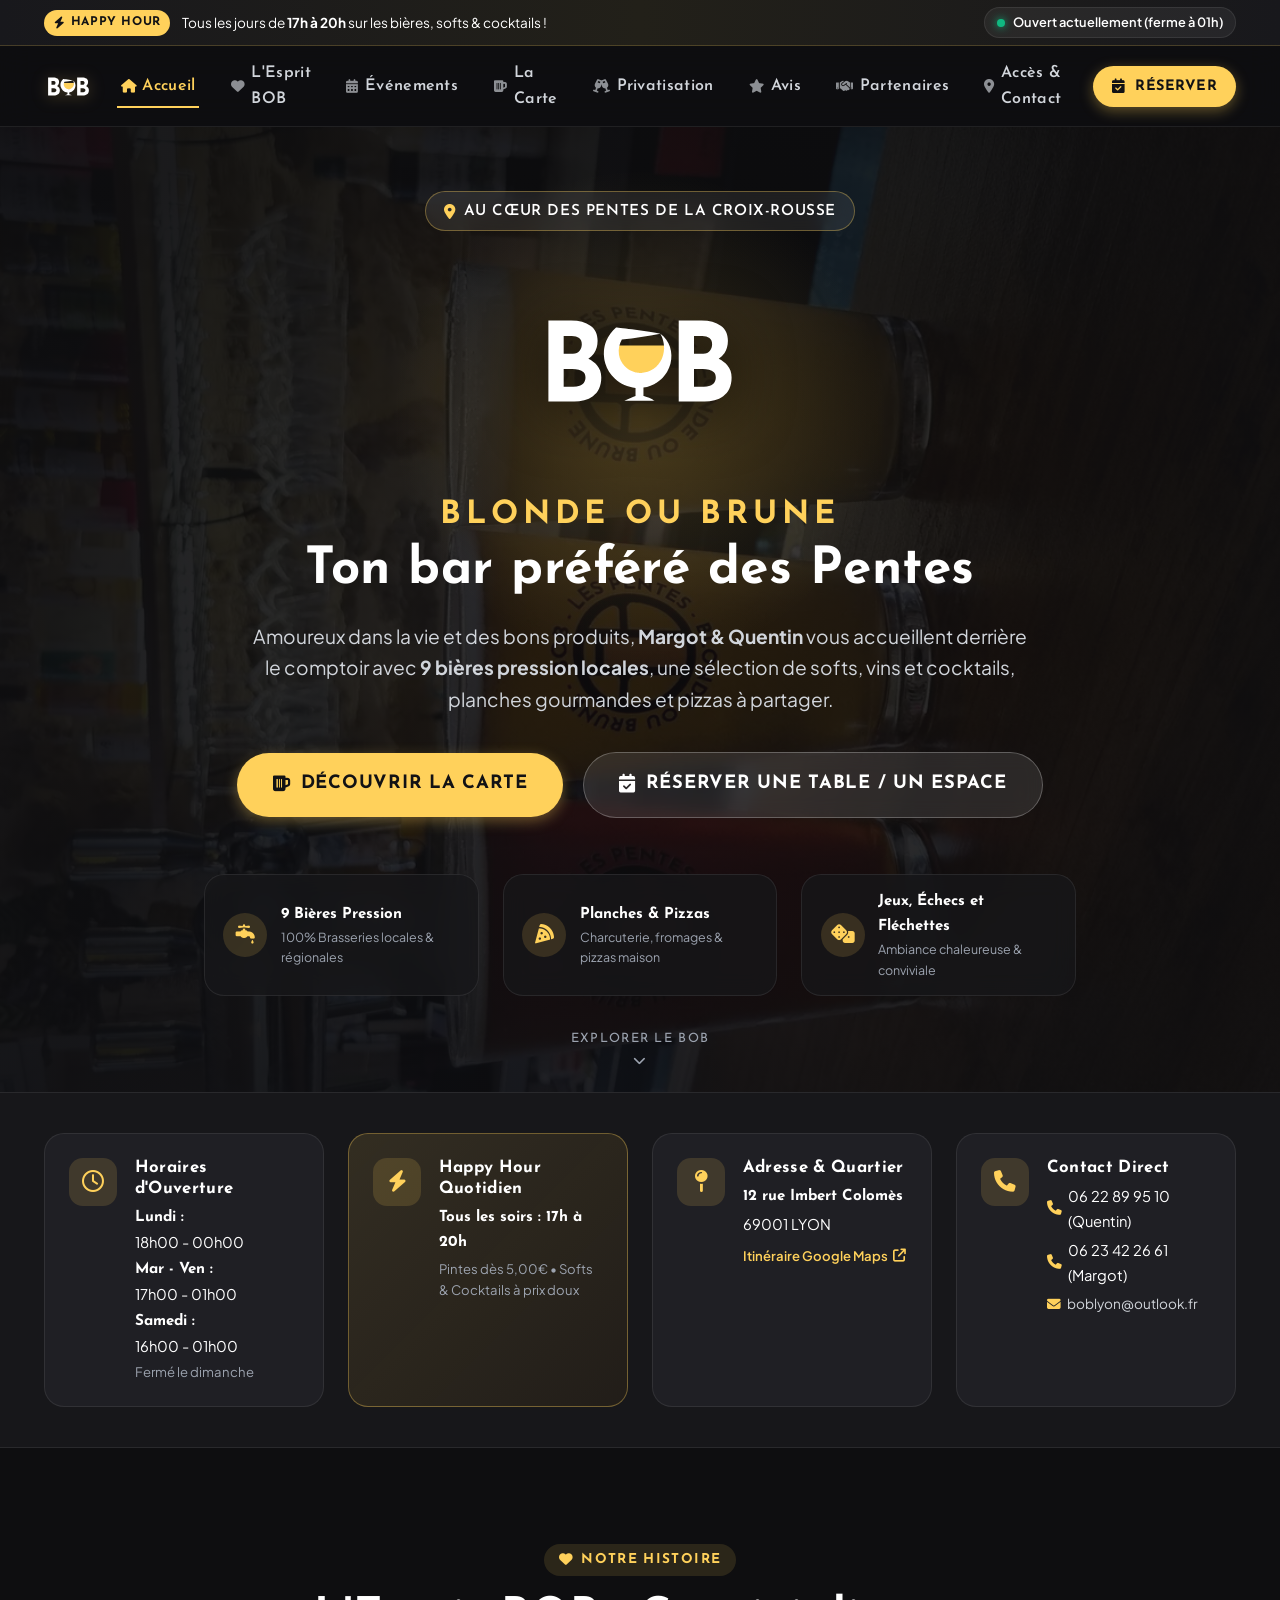
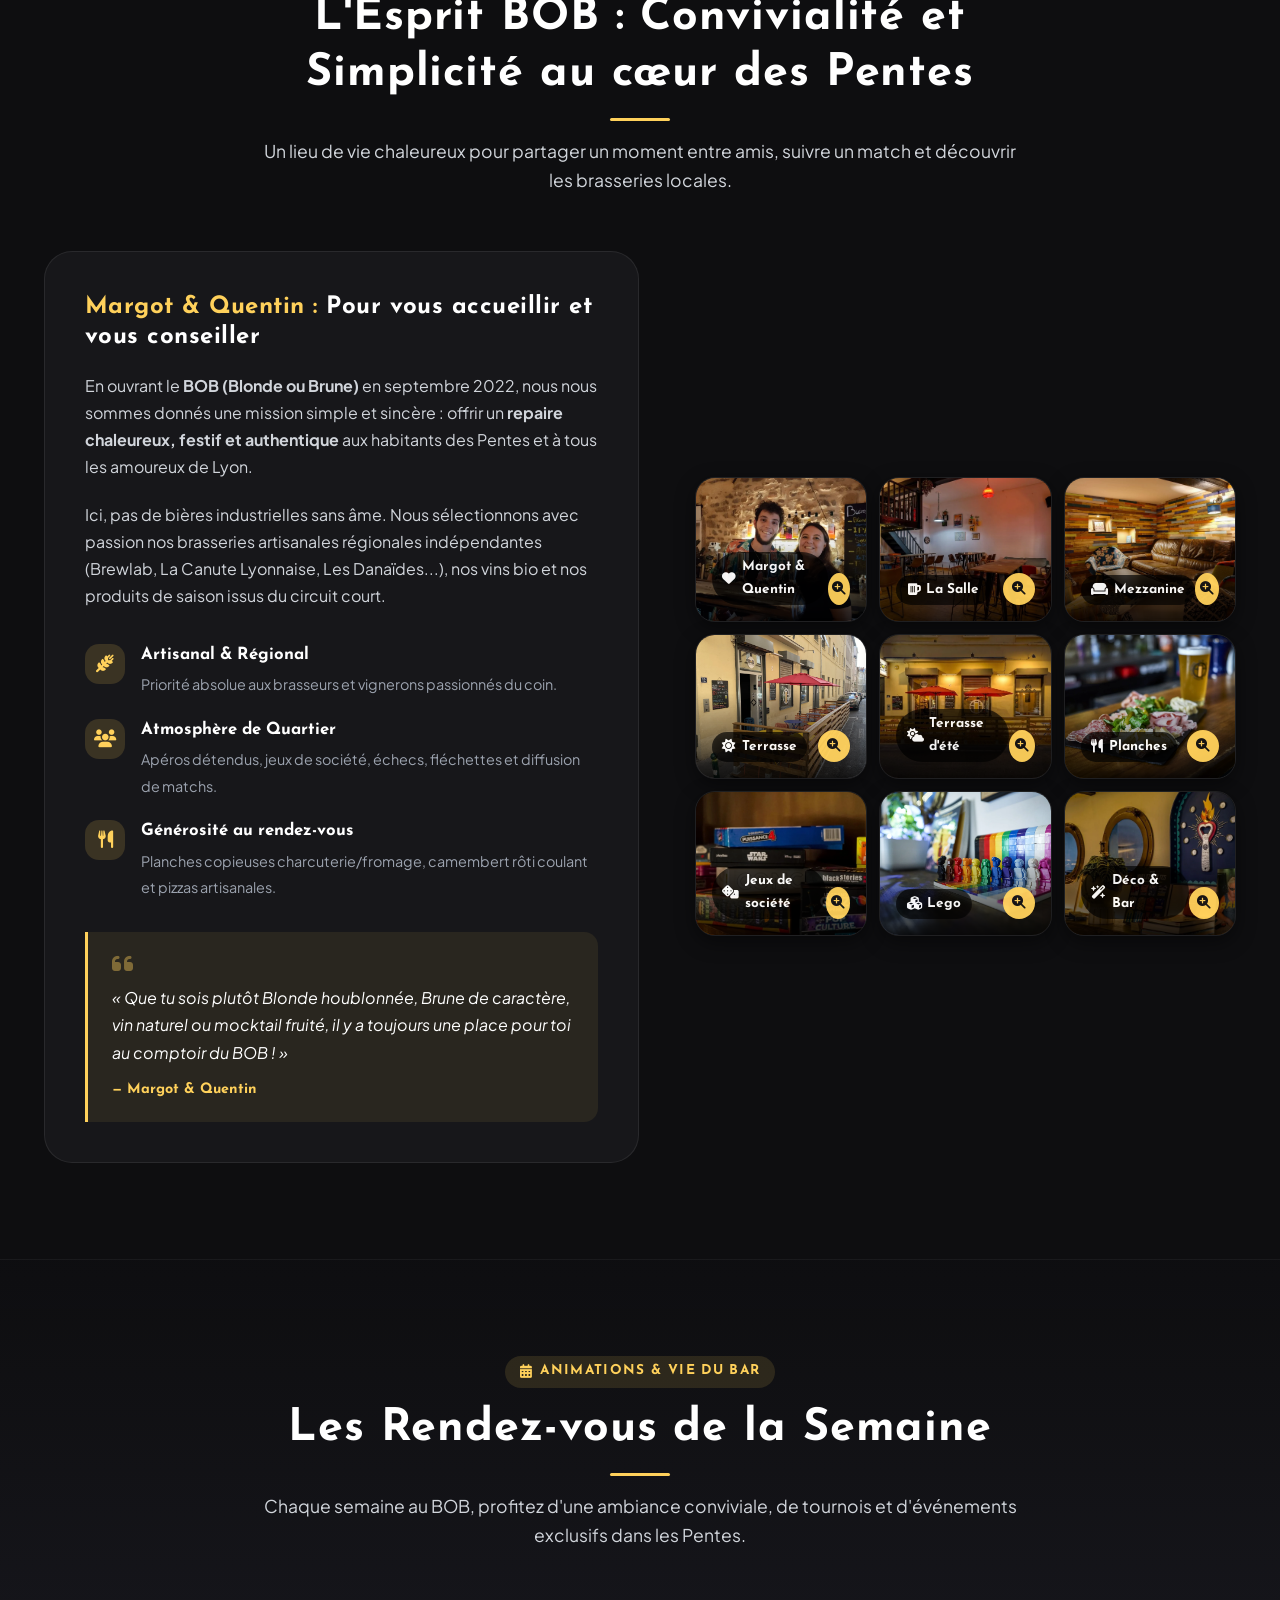
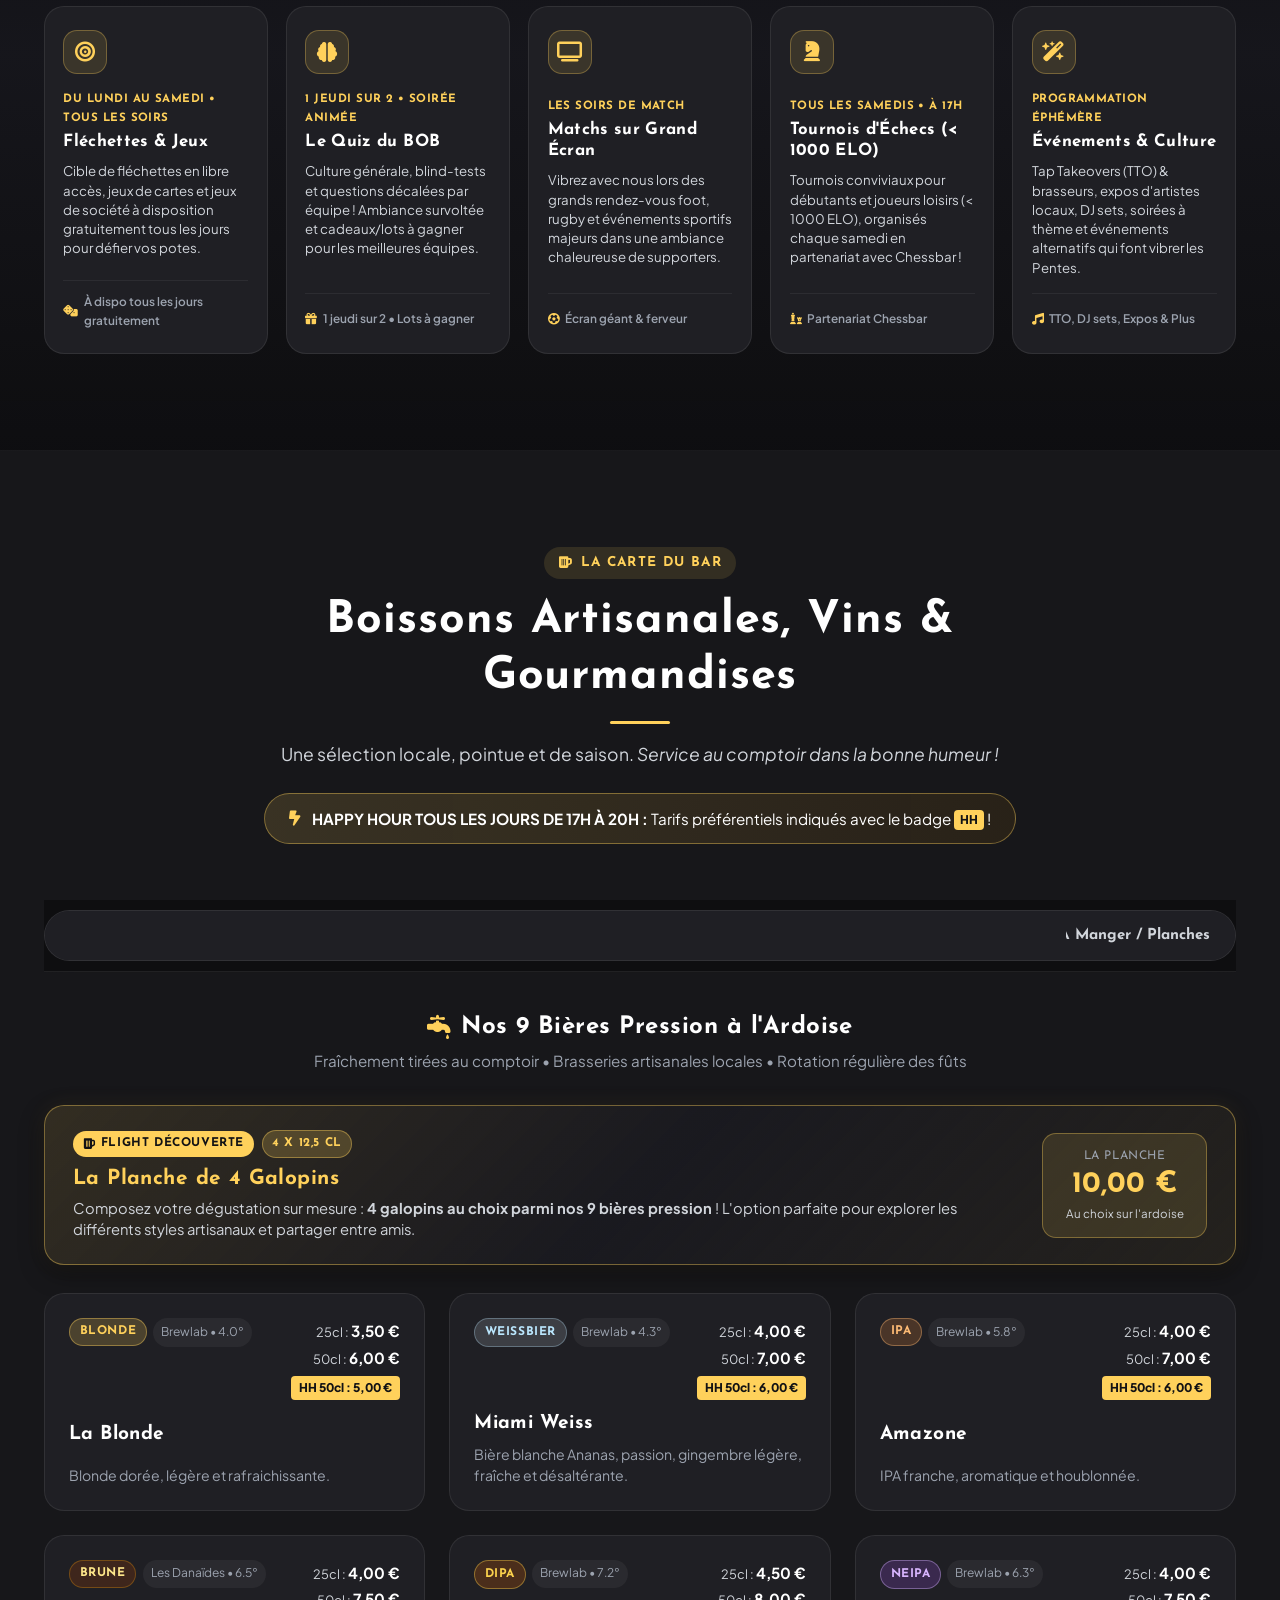
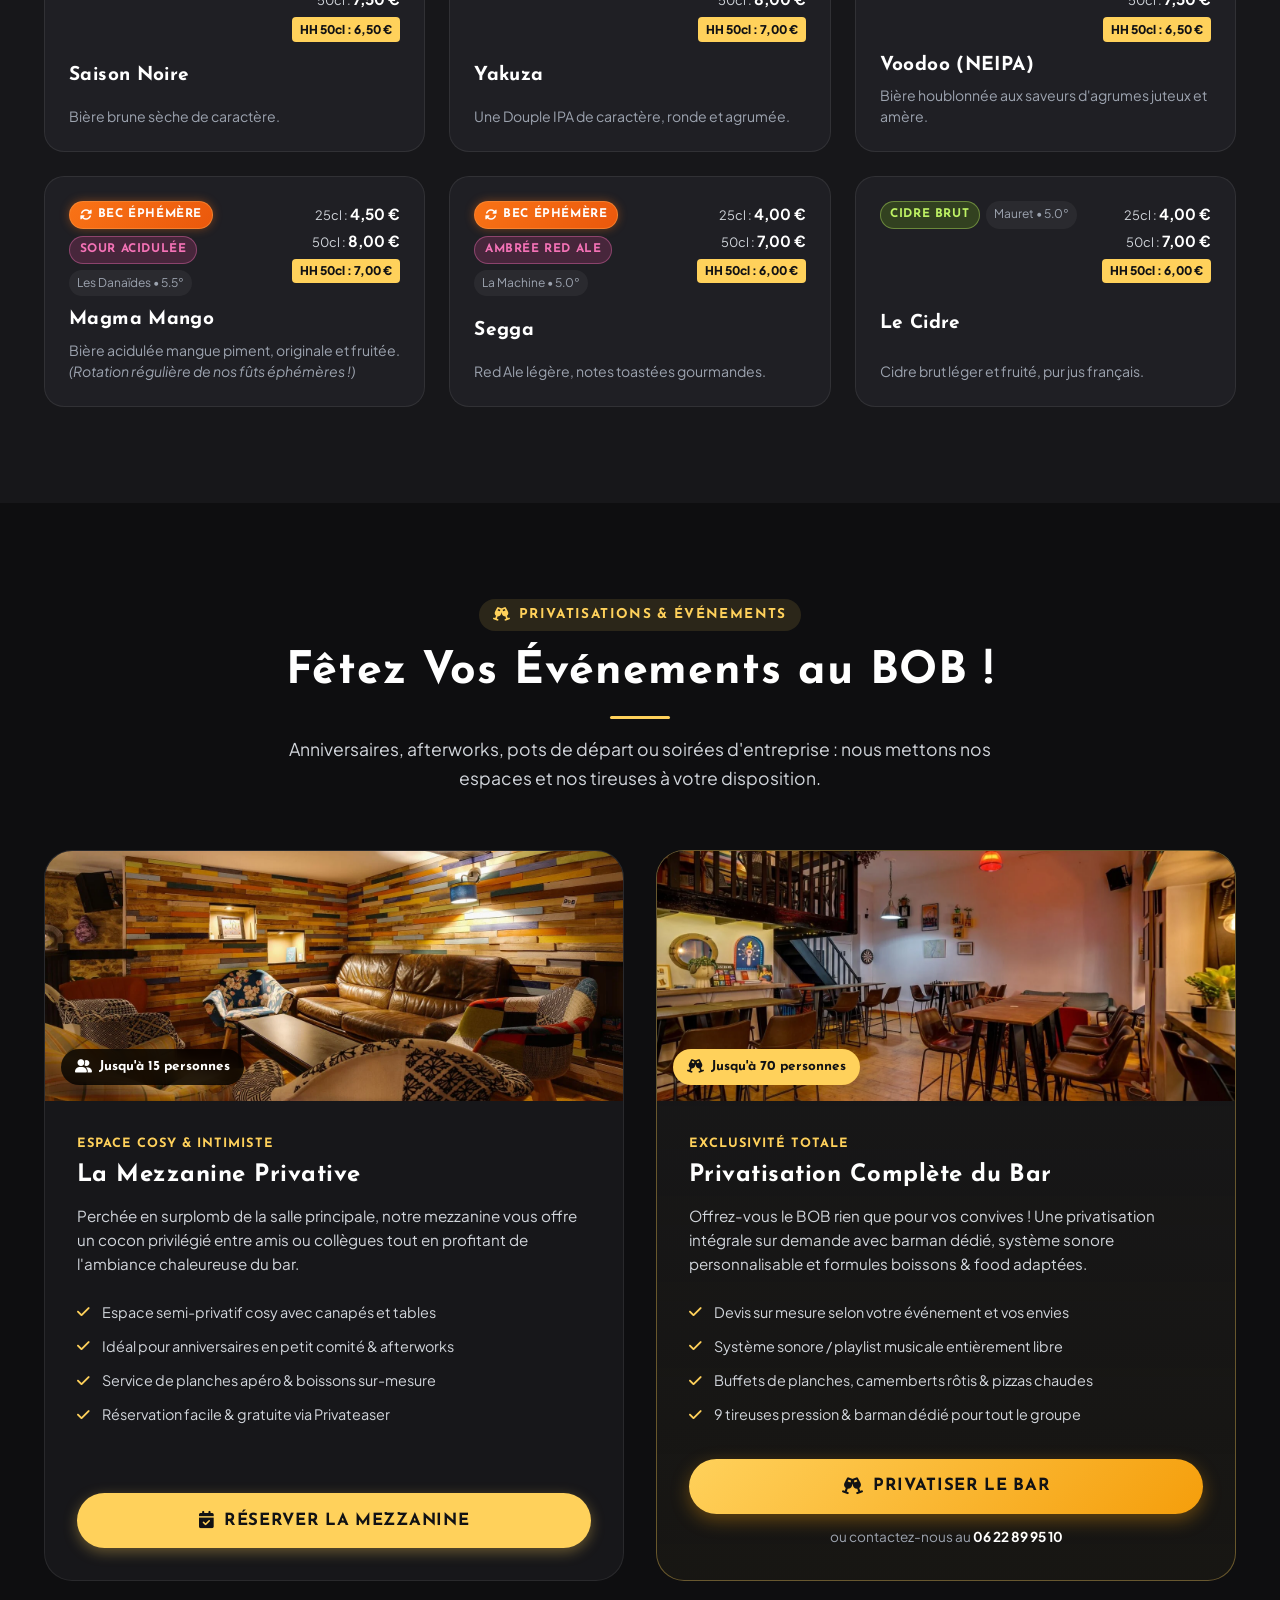
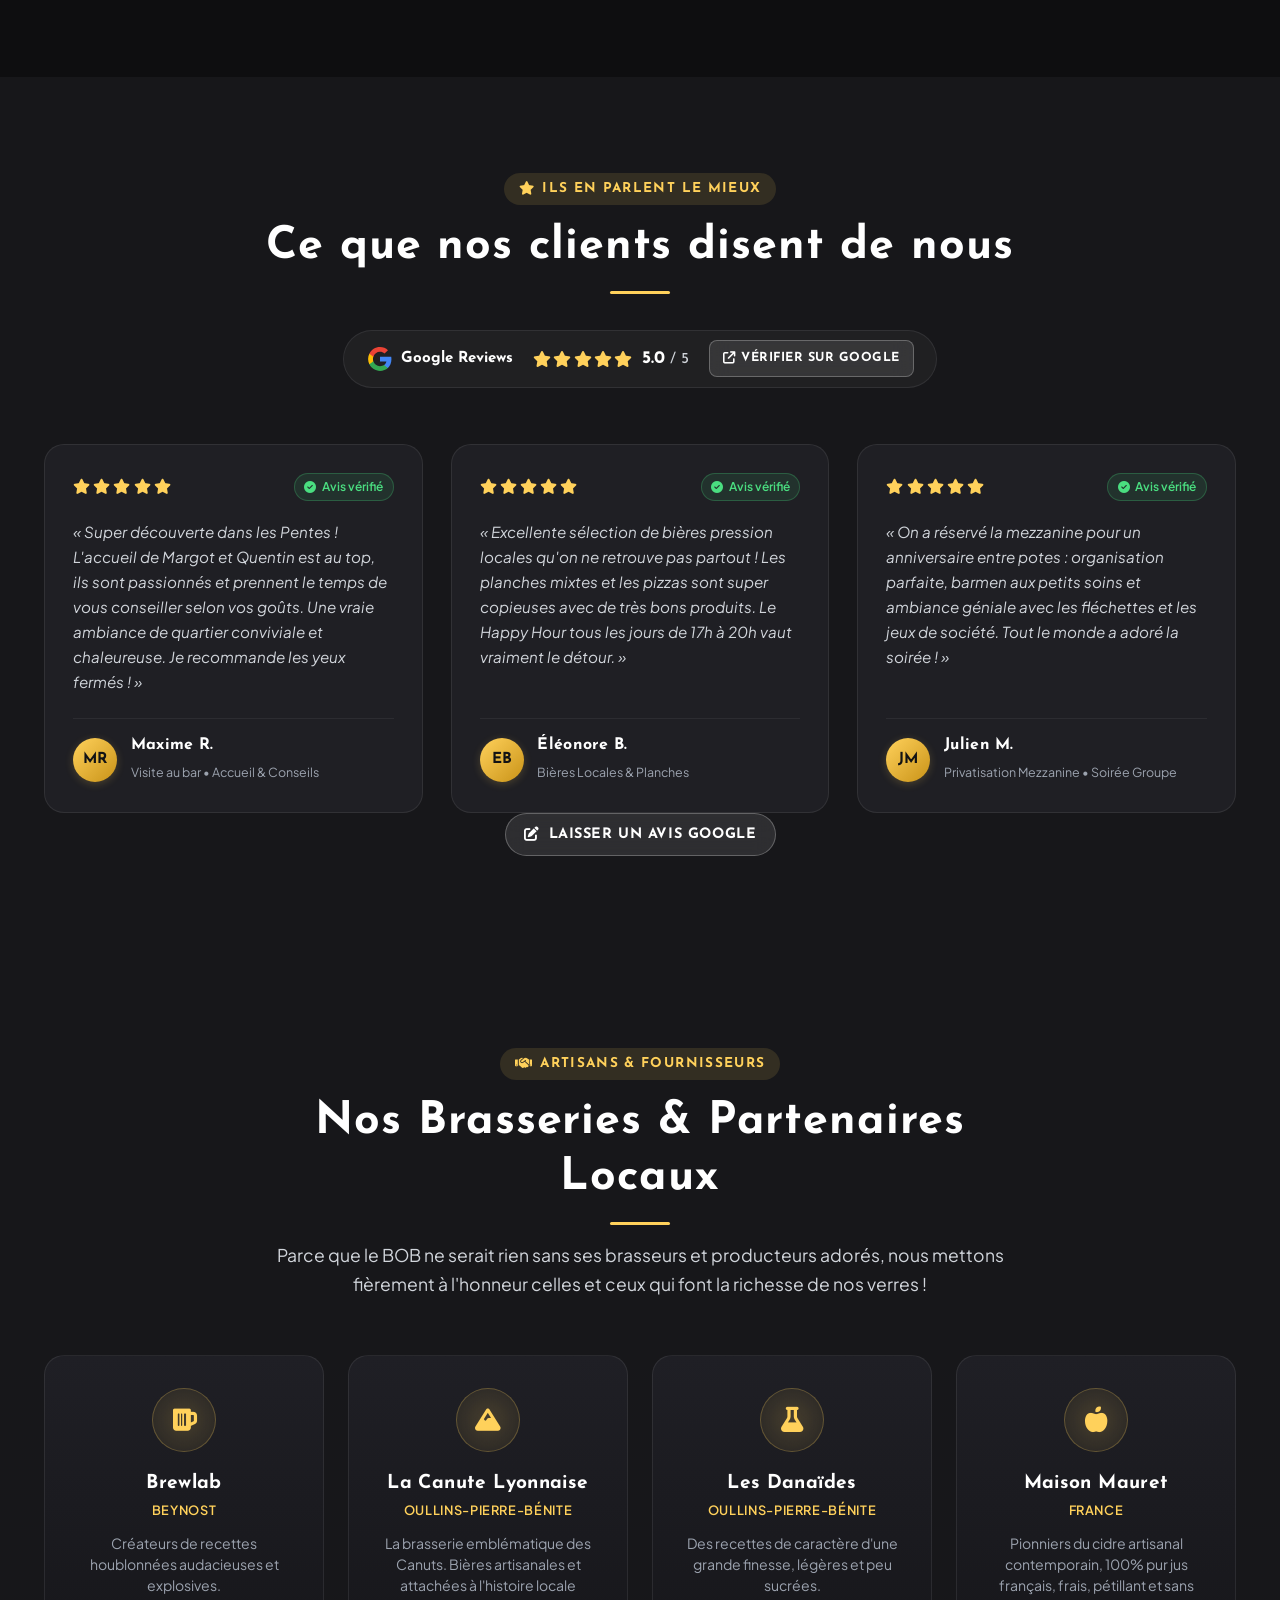
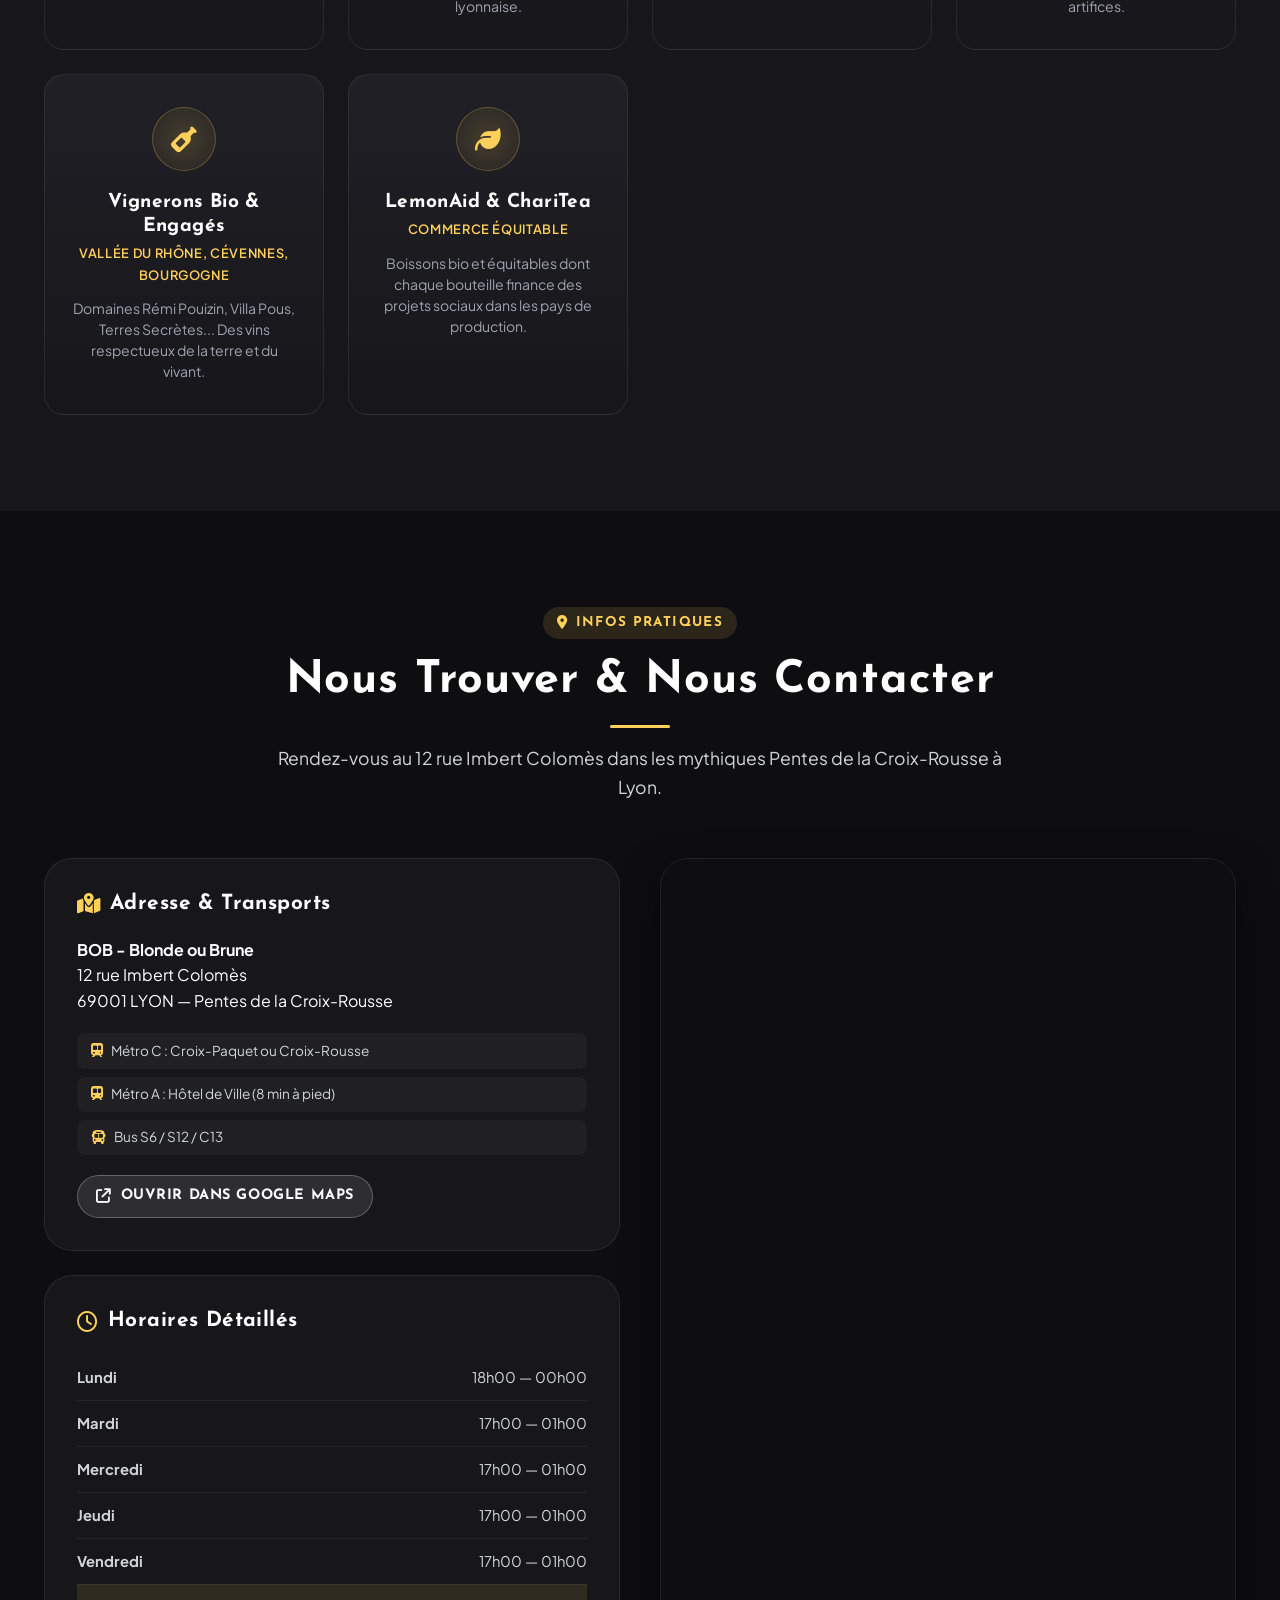
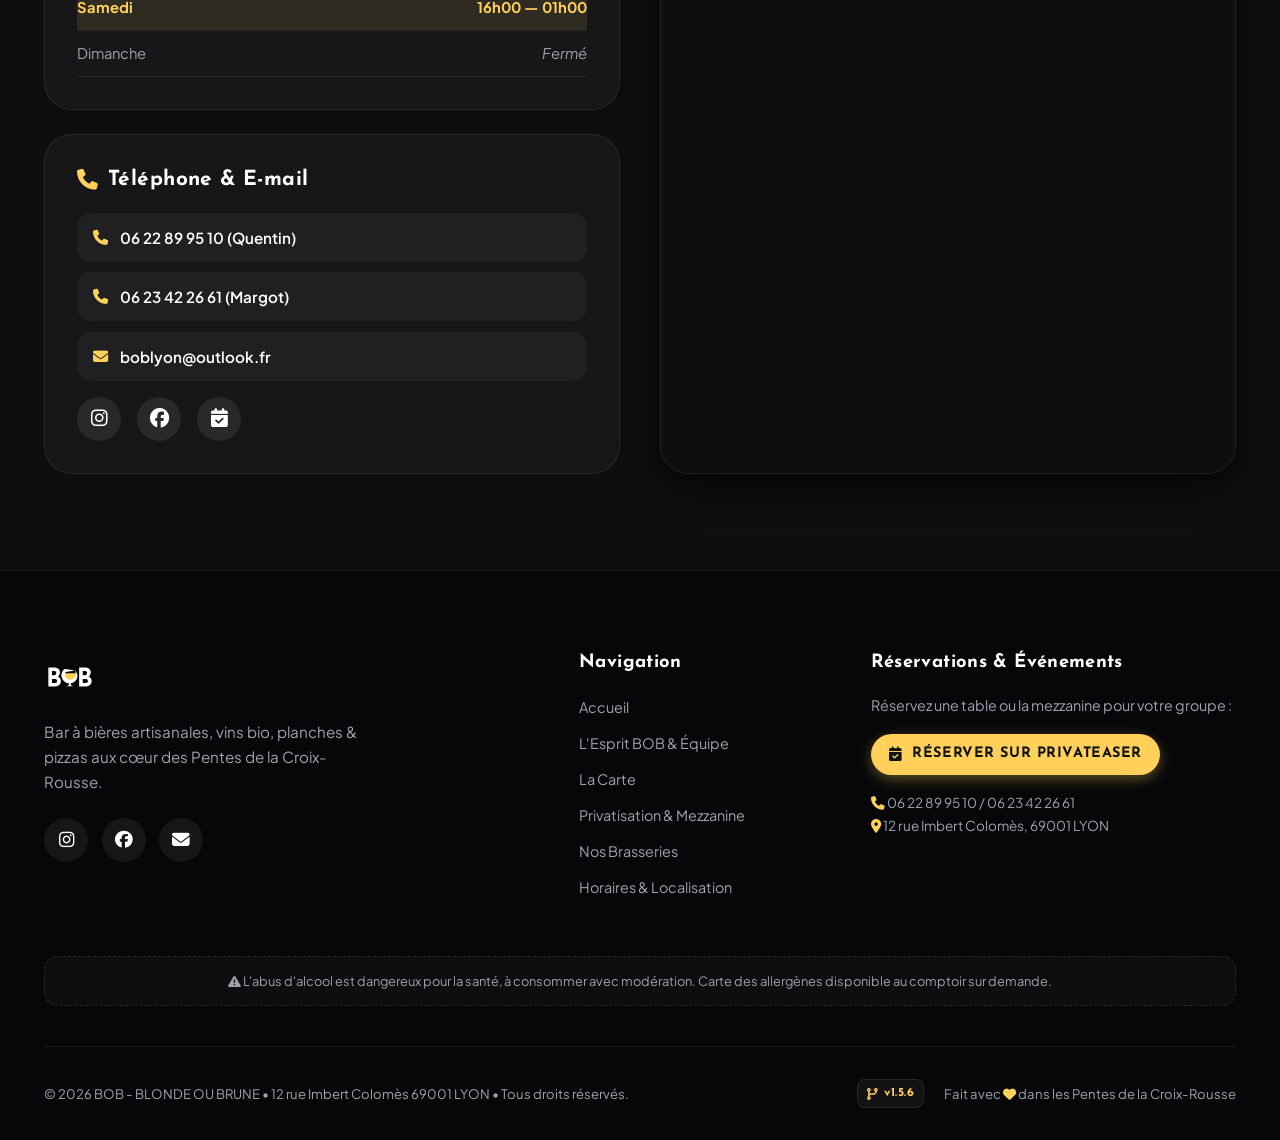
==== commit cf4f98a1: "Ajout Espresso Martini dans la section Cocktails - v1.5.6" ====
--- a/index.html
+++ b/index.html
@@ -9,7 +9,7 @@
   <meta name="description" content="Bar à bières artisanales et locales aux Pentes de la Croix-Rousse à Lyon 1er. 9 becs pression, vins bio, planches gourmandes, pizzas, mezzanine privatisable et Happy Hour 17h-20h !">
   <meta name="keywords" content="bar a biere lyon, BOB lyon, blonde ou brune lyon, bar pentes croix rousse, bar lyon 1, happy hour lyon, craft beer lyon, privatisation bar lyon, mezzanine lyon">
   <meta name="author" content="BOB - Blonde ou Brune">
-  <meta name="version" content="1.5.5">
+  <meta name="version" content="1.5.6">
   <meta name="robots" content="index, follow">
   <meta name="theme-color" content="#121214">
 
@@ -1126,6 +1126,17 @@
               <p class="item-desc">Saint Germain (4cl), Prosecco (8cl), eau pétillante.</p>
             </div>
 
+            <div class="menu-item-card">
+              <div class="card-top">
+                <span class="beer-style-tag style-cocktail">COCKTAIL</span>
+                <div class="price-hh-flex">
+                  <span class="reg-price">10,00 €</span>
+                </div>
+              </div>
+              <h4 class="item-title">Espresso Martini</h4>
+              <p class="item-desc">Vodka (4cl), liqueur de café, espresso fraîchement tiré.</p>
+            </div>
+
             <!-- Mocktails (Sans alcool) -->
             <div class="menu-item-card border-gold-soft">
               <div class="card-top">
@@ -1833,7 +1844,7 @@
           © 2026 BOB - BLONDE OU BRUNE • 12 rue Imbert Colomès 69001 LYON • Tous droits réservés.
         </div>
         <div class="footer-meta">
-          <span class="version-badge"><i class="fa-solid fa-code-branch"></i> v1.5.5</span>
+          <span class="version-badge"><i class="fa-solid fa-code-branch"></i> v1.5.6</span>
           <span class="footer-badge">Fait avec <i class="fa-solid fa-heart text-gold"></i> dans les Pentes de la Croix-Rousse</span>
         </div>
       </div>
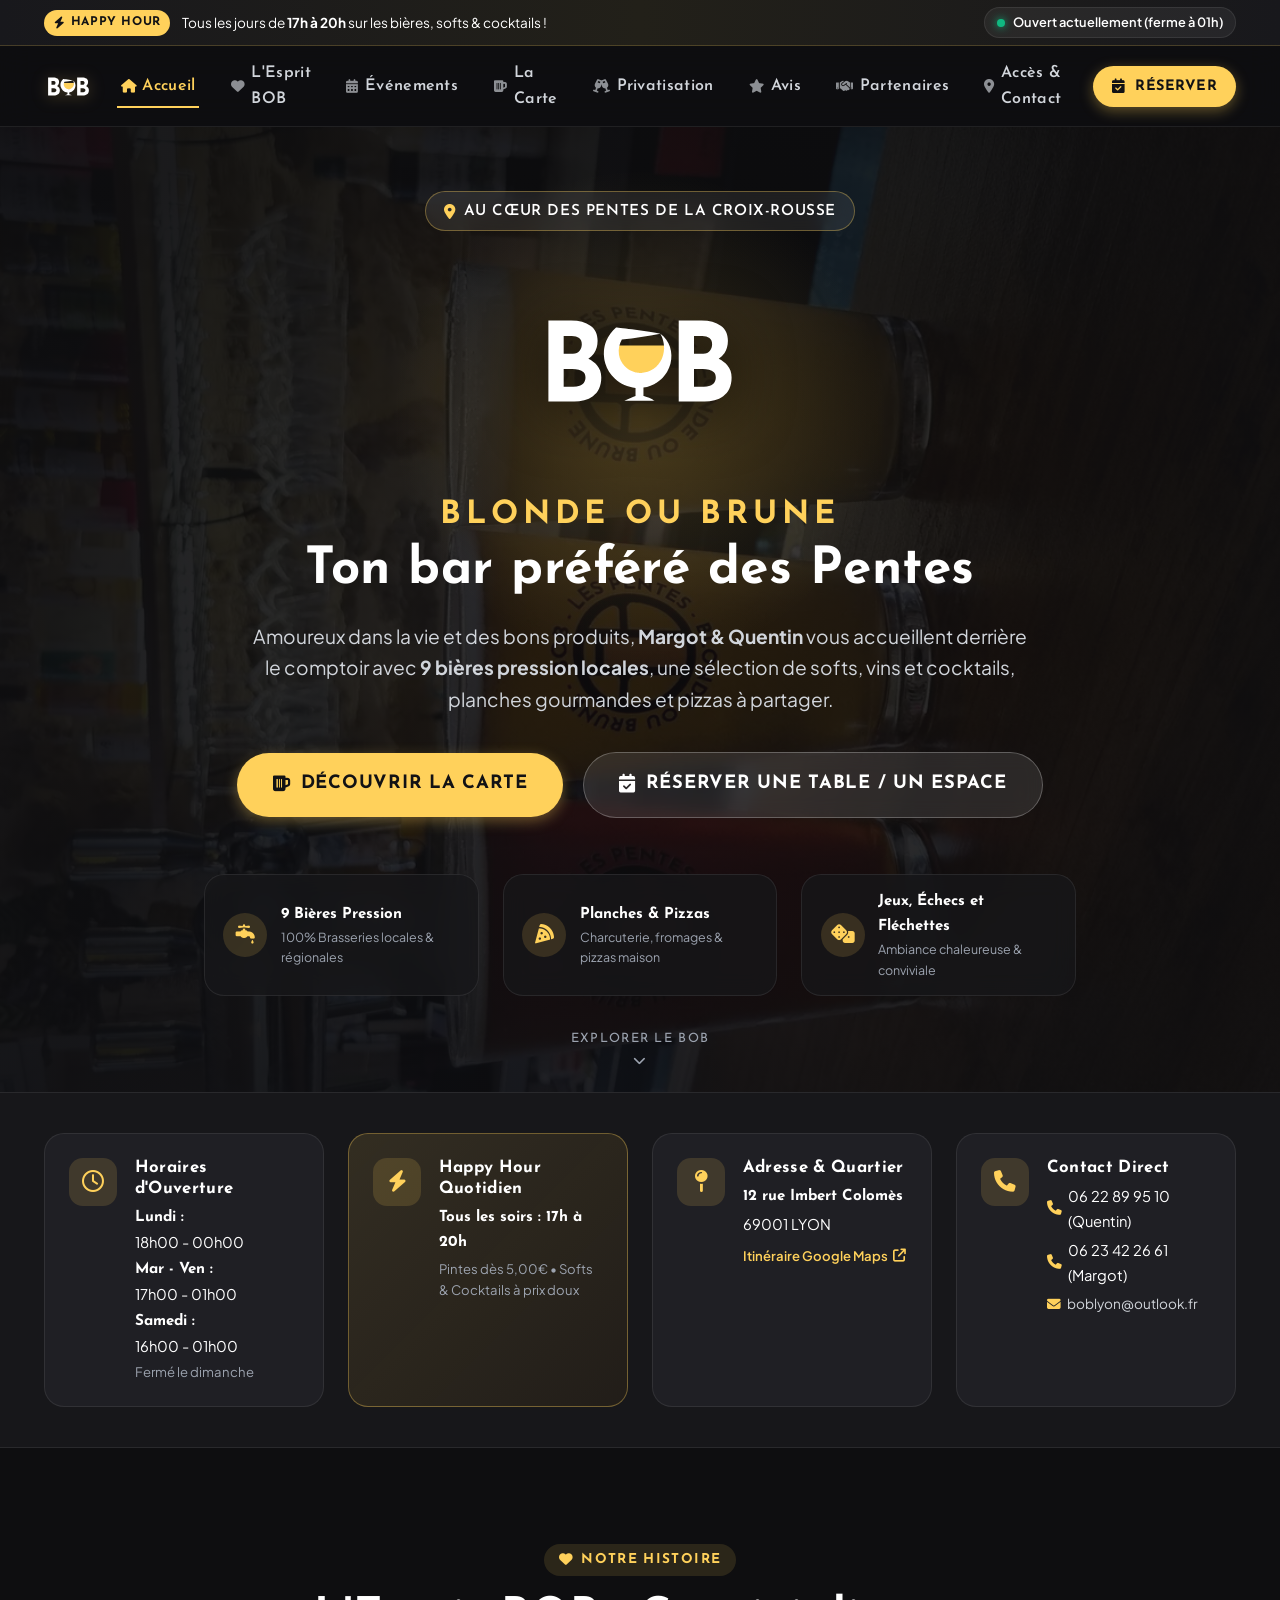
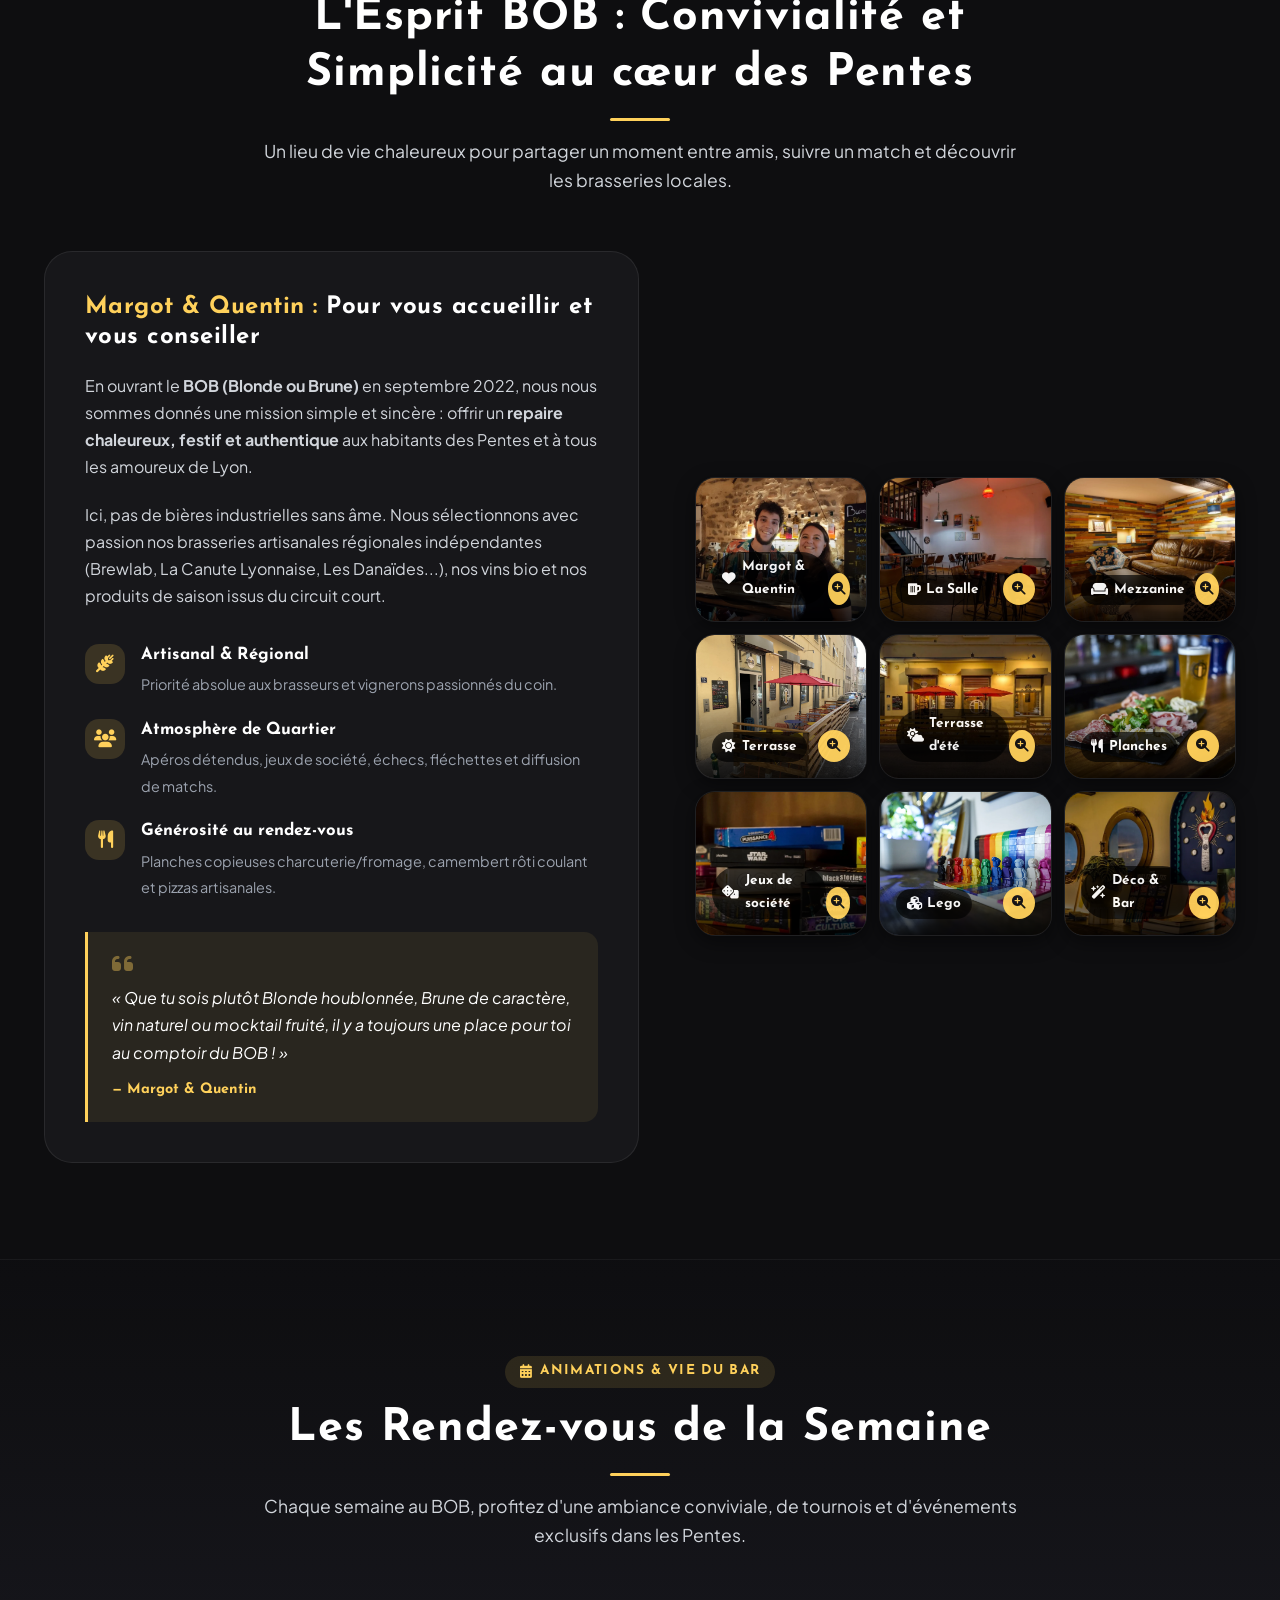
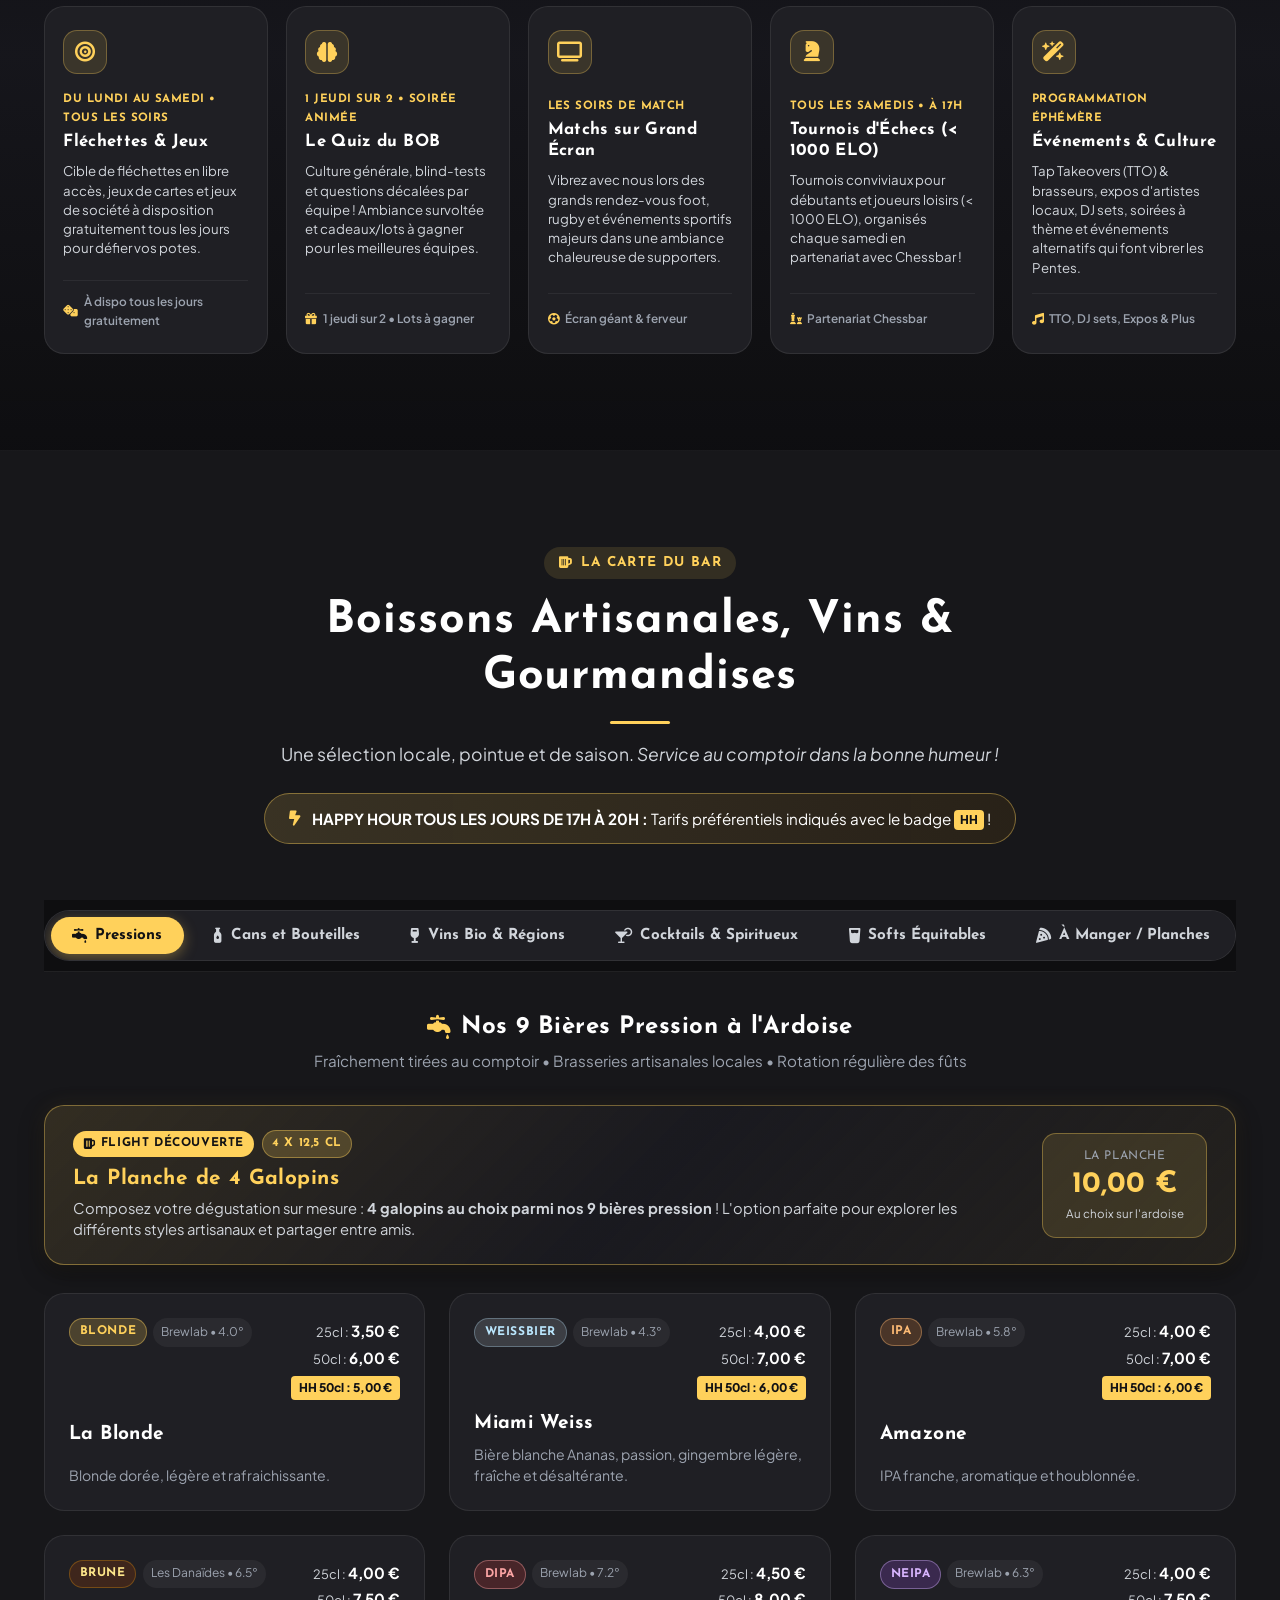
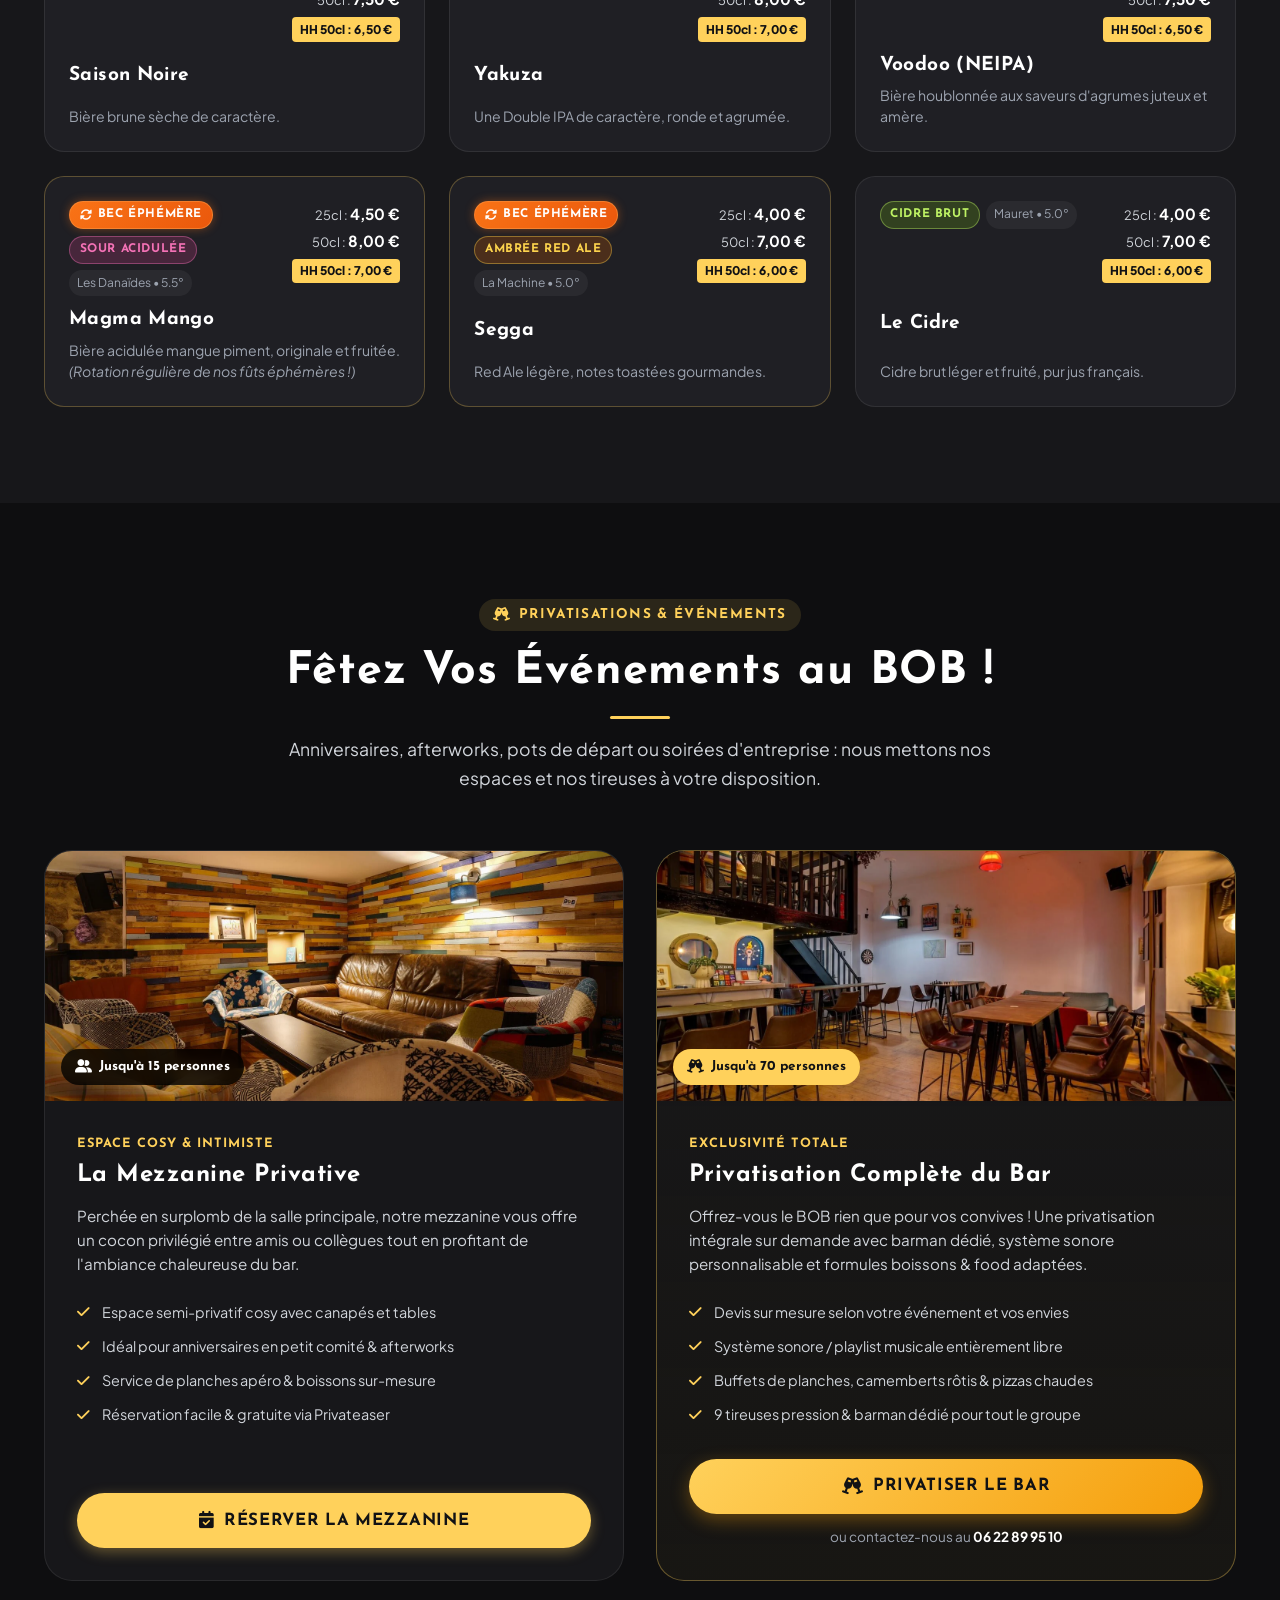
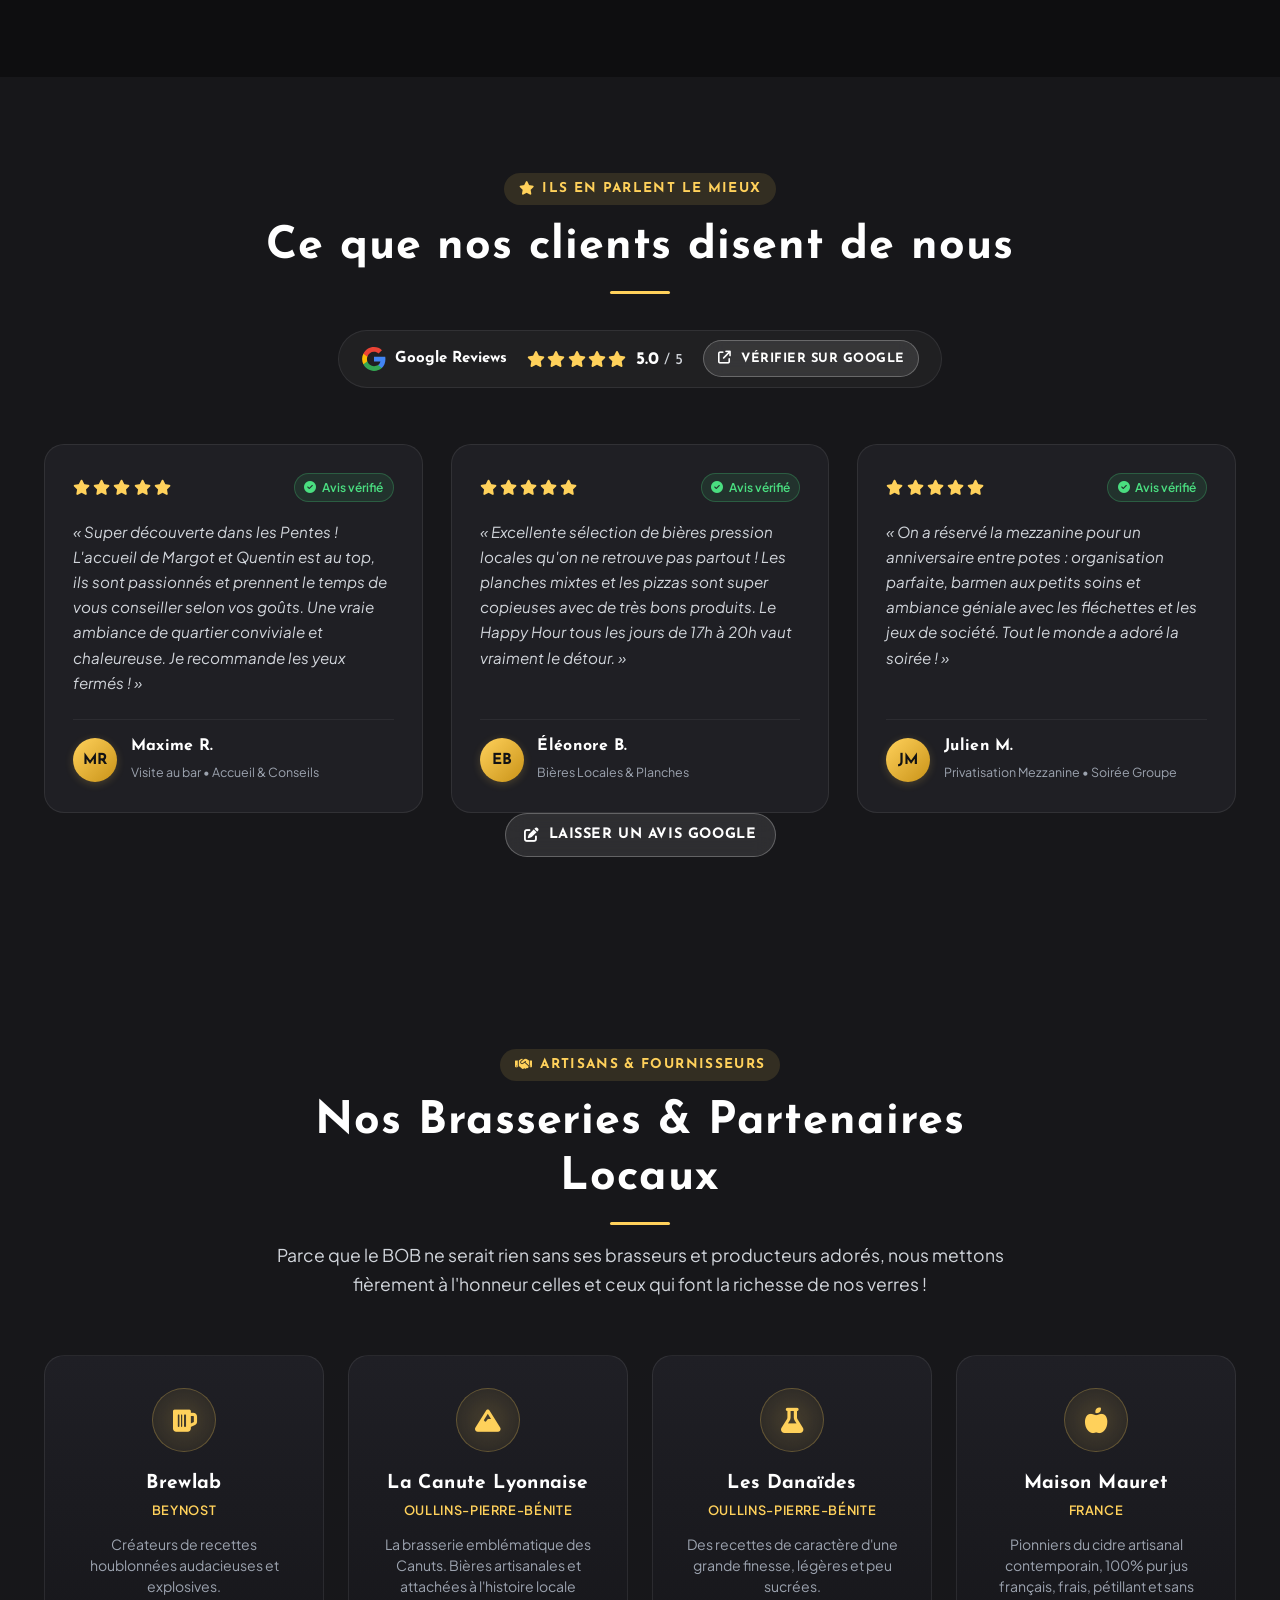
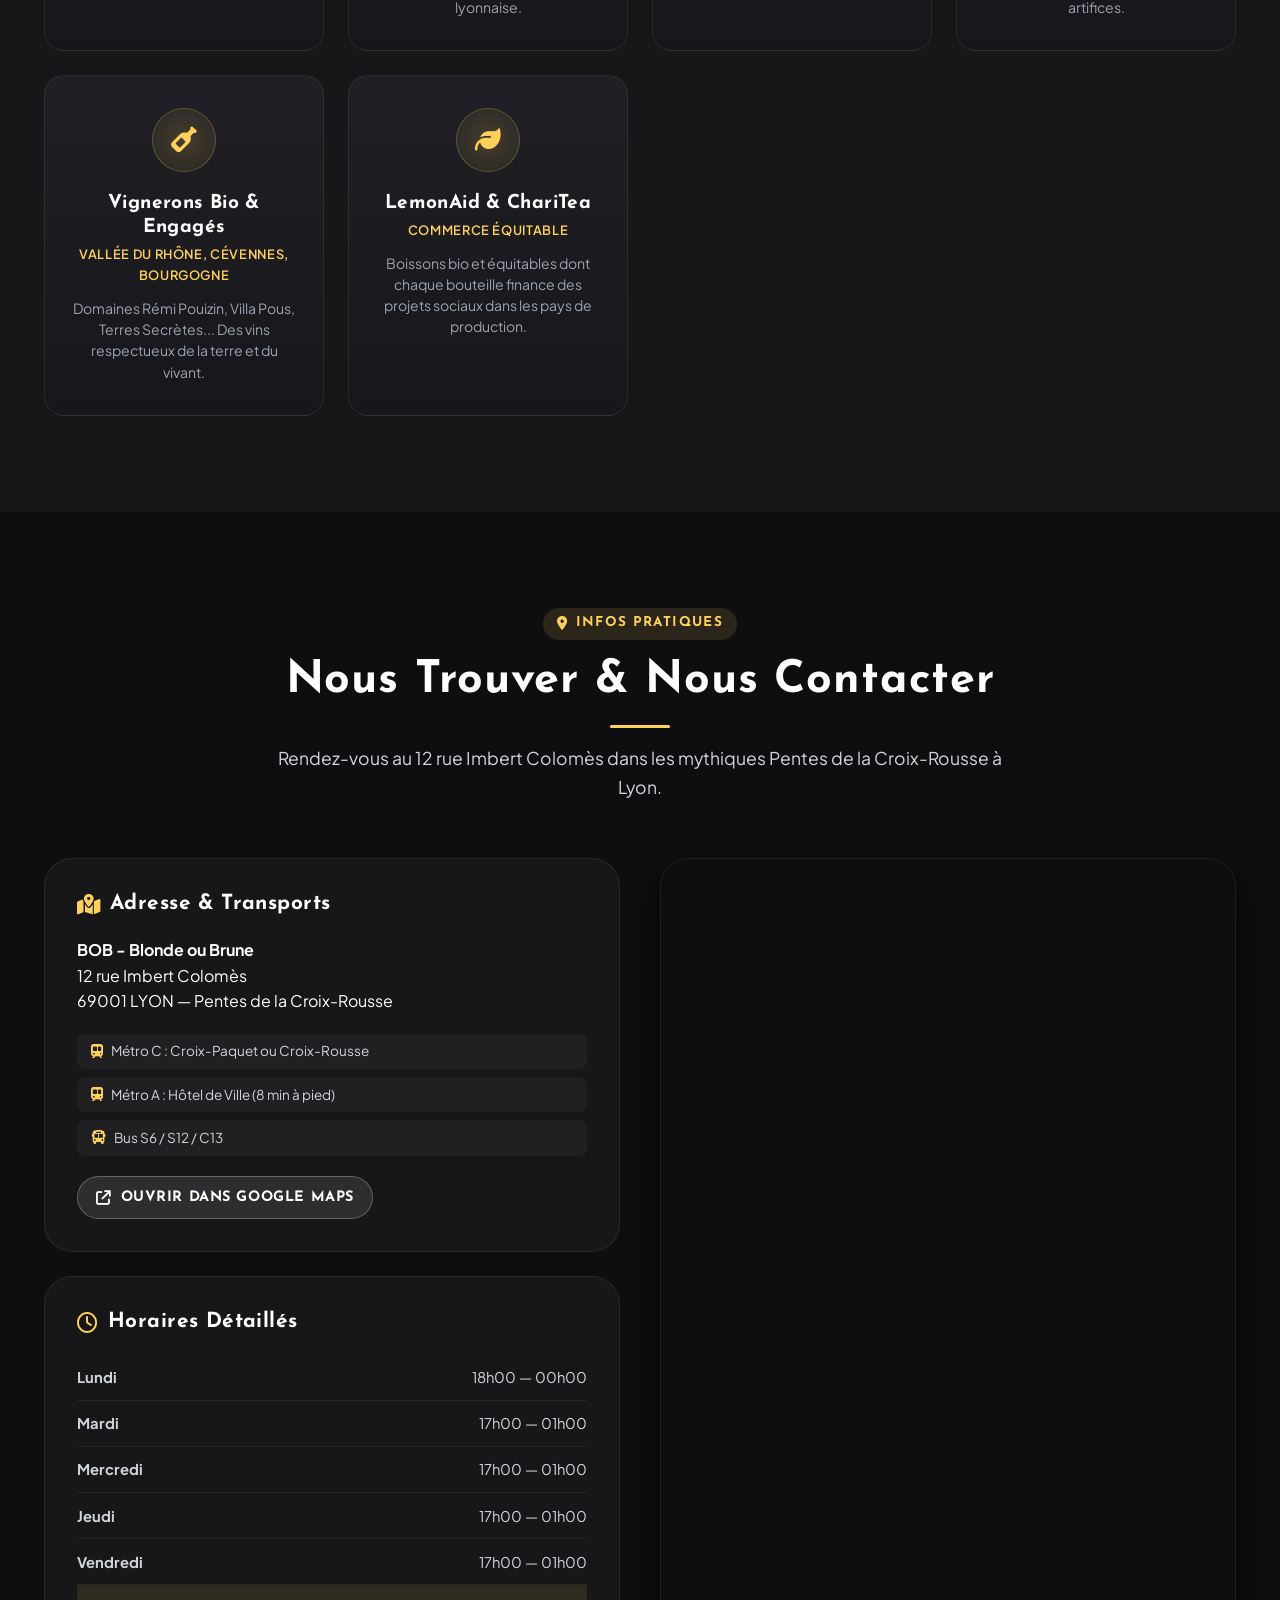
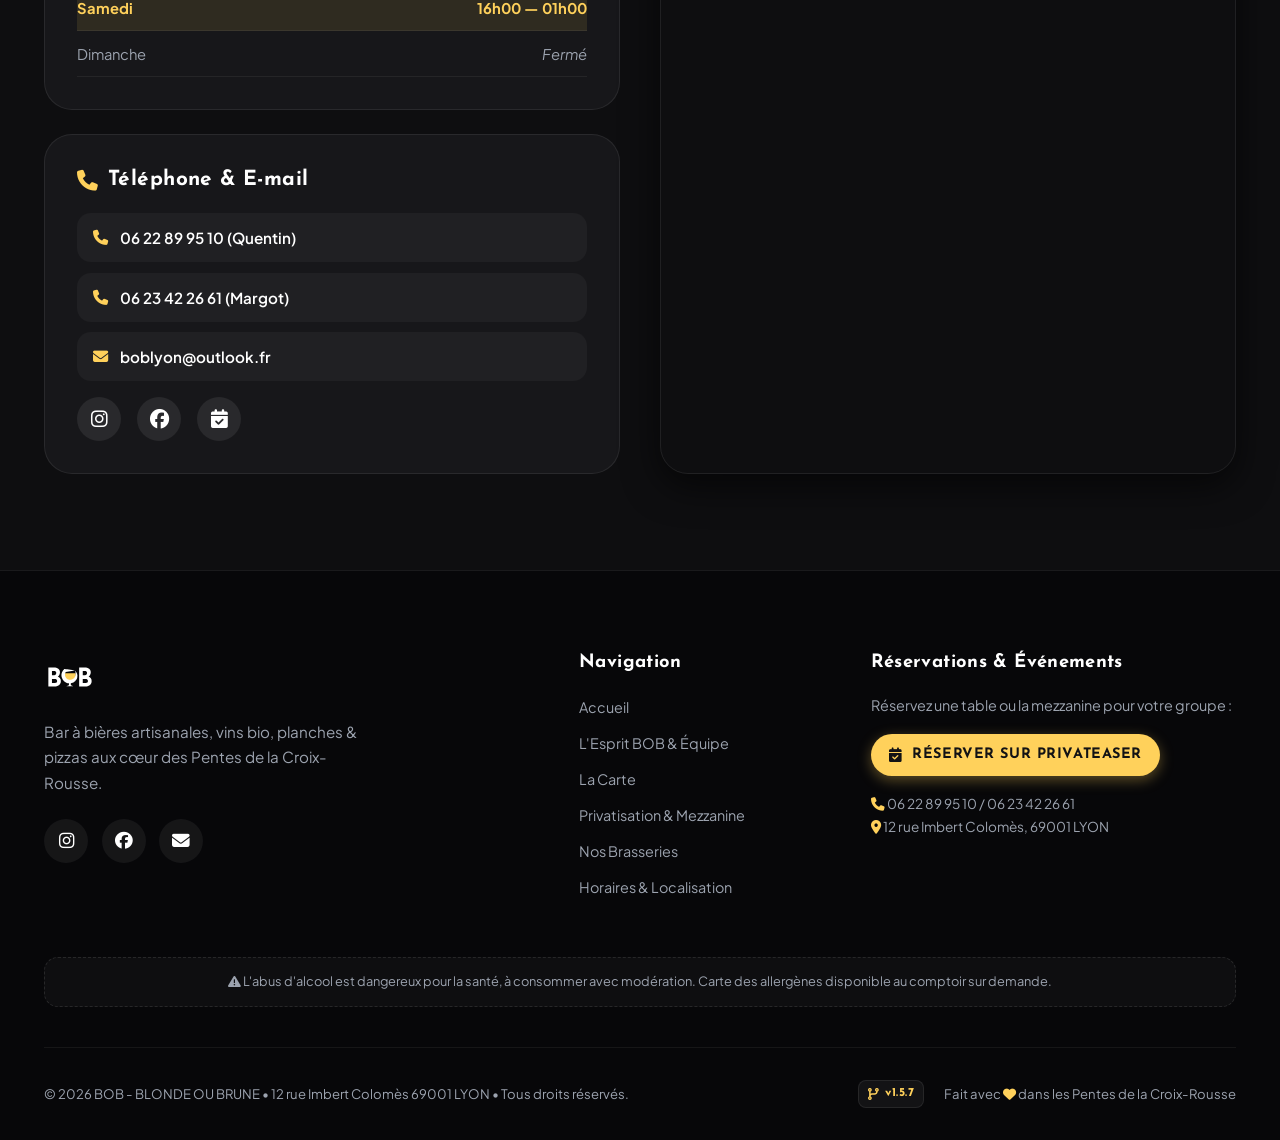
==== commit 455e02bc: "Correctifs audit QA : accords bieres, badges pressions, JSON-LD lundi et animations CSS - v1.5.7" ====
--- a/index.html
+++ b/index.html
@@ -9,7 +9,7 @@
   <meta name="description" content="Bar à bières artisanales et locales aux Pentes de la Croix-Rousse à Lyon 1er. 9 becs pression, vins bio, planches gourmandes, pizzas, mezzanine privatisable et Happy Hour 17h-20h !">
   <meta name="keywords" content="bar a biere lyon, BOB lyon, blonde ou brune lyon, bar pentes croix rousse, bar lyon 1, happy hour lyon, craft beer lyon, privatisation bar lyon, mezzanine lyon">
   <meta name="author" content="BOB - Blonde ou Brune">
-  <meta name="version" content="1.5.6">
+  <meta name="version" content="1.5.7">
   <meta name="robots" content="index, follow">
   <meta name="theme-color" content="#121214">
 
@@ -74,8 +74,8 @@
       {
         "@type": "OpeningHoursSpecification",
         "dayOfWeek": "Monday",
-        "opens": "17:00",
-        "closes": "23:00"
+        "opens": "18:00",
+        "closes": "00:00"
       },
       {
         "@type": "OpeningHoursSpecification",
@@ -694,7 +694,7 @@
             </div>
 
             <!-- Pression 2 -->
-            <div class="menu-item-card border-gold-soft">
+            <div class="menu-item-card">
               <div class="card-top">
                 <div class="item-badge-row">
                   <span class="beer-style-tag style-blanche">Weissbier</span>
@@ -716,7 +716,7 @@
             </div>
 
             <!-- Pression 3 -->
-            <div class="menu-item-card border-gold-soft">
+            <div class="menu-item-card">
               <div class="card-top">
                 <div class="item-badge-row">
                   <span class="beer-style-tag style-ipa">IPA</span>
@@ -763,7 +763,7 @@
             <div class="menu-item-card">
               <div class="card-top">
                 <div class="item-badge-row">
-                  <span class="beer-style-tag style-ambree">DIPA</span>
+                  <span class="beer-style-tag style-dipa">DIPA</span>
                   <span class="origin-tag">Brewlab • 7.2°</span>
                 </div>
                 <div class="price-container">
@@ -778,7 +778,7 @@
                 </div>
               </div>
               <h4 class="item-title">Yakuza</h4>
-              <p class="item-desc">Une Douple IPA de caractère, ronde et agrumée.</p>
+              <p class="item-desc">Une Double IPA de caractère, ronde et agrumée.</p>
             </div>
 
             <!-- Pression 6 -->
@@ -831,7 +831,7 @@
               <div class="card-top">
                 <div class="item-badge-row">
                   <span class="badge-pulse badge-guest"><i class="fa-solid fa-rotate"></i> BEC ÉPHÉMÈRE</span>
-                  <span class="beer-style-tag style-sour">Ambrée Red Ale</span>
+                  <span class="beer-style-tag style-ambree">Ambrée Red Ale</span>
                   <span class="origin-tag">La Machine • 5.0°</span>
                 </div>
                 <div class="price-container">
@@ -1147,7 +1147,7 @@
                 </div>
               </div>
               <h4 class="item-title">VirGin Tonic</h4>
-              <p class="item-desc">Gin Citadelle 0.0% + tonic, Variance au sureau ou concombre.</p>
+              <p class="item-desc">Gin Citadelle 0.0% + tonic, variante au sureau ou concombre.</p>
             </div>
 
             <div class="menu-item-card border-gold-soft">
@@ -1325,7 +1325,7 @@
               <p class="item-desc">Charcuterie (porc) x3, Fromage x3, pain frais. <em>(Option 100% Fromages pour les végétariens sur simple demande !)</em></p>
               <div class="food-pairing">
                 <span class="pairing-label"><i class="fa-solid fa-beer-mug-empty text-gold"></i> Accord Bière :</span>
-                <span class="pairing-text">🍺 <strong>Tethys</strong></span>
+                <span class="pairing-text">🍺 <strong>Amazone</strong></span>
               </div>
             </div>
 
@@ -1342,7 +1342,7 @@
               <p class="item-desc">Topping amandes concassées et miel. Servi avec pain croustillant.</p>
               <div class="food-pairing">
                 <span class="pairing-label"><i class="fa-solid fa-beer-mug-empty text-gold"></i> Accord Bière :</span>
-                <span class="pairing-text">🍺 <strong>Génoise Blanche</strong></span>
+                <span class="pairing-text">🍺 <strong>Miami Weiss</strong></span>
               </div>
             </div>
 
@@ -1364,7 +1364,7 @@
               </p>
               <div class="food-pairing">
                 <span class="pairing-label"><i class="fa-solid fa-beer-mug-empty text-gold"></i> Accord Bière :</span>
-                <span class="pairing-text">🍺 <strong>La Blonde</strong> ou <strong>Magma Mango</strong></span>
+                <span class="pairing-text">🍺 <strong>La Blonde</strong> ou <strong>Segga</strong></span>
               </div>
             </div>
 
@@ -1397,7 +1397,7 @@
               <p class="item-desc">Saucisson sec entier servi sur planche.</p>
               <div class="food-pairing">
                 <span class="pairing-label"><i class="fa-solid fa-beer-mug-empty text-gold"></i> Accord Bière :</span>
-                <span class="pairing-text">🍺 <strong>Amazone</strong> ou <strong>Saison Noire</strong></span>
+                <span class="pairing-text">🍺 <strong>Segga</strong> ou <strong>Saison Noire</strong></span>
               </div>
             </div>
           </div>
@@ -1844,7 +1844,7 @@
           © 2026 BOB - BLONDE OU BRUNE • 12 rue Imbert Colomès 69001 LYON • Tous droits réservés.
         </div>
         <div class="footer-meta">
-          <span class="version-badge"><i class="fa-solid fa-code-branch"></i> v1.5.6</span>
+          <span class="version-badge"><i class="fa-solid fa-code-branch"></i> v1.5.7</span>
           <span class="footer-badge">Fait avec <i class="fa-solid fa-heart text-gold"></i> dans les Pentes de la Croix-Rousse</span>
         </div>
       </div>
--- a/style.css
+++ b/style.css
@@ -1477,6 +1477,8 @@
 .tab-pane.active .menu-item-card:nth-child(8) { animation-delay: 0.24s; }
 .tab-pane.active .menu-item-card:nth-child(9) { animation-delay: 0.27s; }
 .tab-pane.active .menu-item-card:nth-child(10) { animation-delay: 0.30s; }
+.tab-pane.active .menu-item-card:nth-child(11) { animation-delay: 0.33s; }
+.tab-pane.active .menu-item-card:nth-child(12) { animation-delay: 0.36s; }
 
 @keyframes cardFadeUp {
   from {
@@ -1487,6 +1489,10 @@
     opacity: 1;
     transform: translateY(0);
   }
+}
+
+.menu-item-card.border-gold-soft {
+  border-color: rgba(255, 209, 91, 0.28);
 }
 
 .menu-item-card {
@@ -2980,13 +2986,3 @@
     scroll-behavior: auto !important;
   }
 }
-
-
-
-.btn-xs {
-  font-size: 0.78rem;
-  padding: 0.45rem 0.8rem;
-  border-radius: var(--radius-sm);
-  gap: 0.35rem;
-}
-
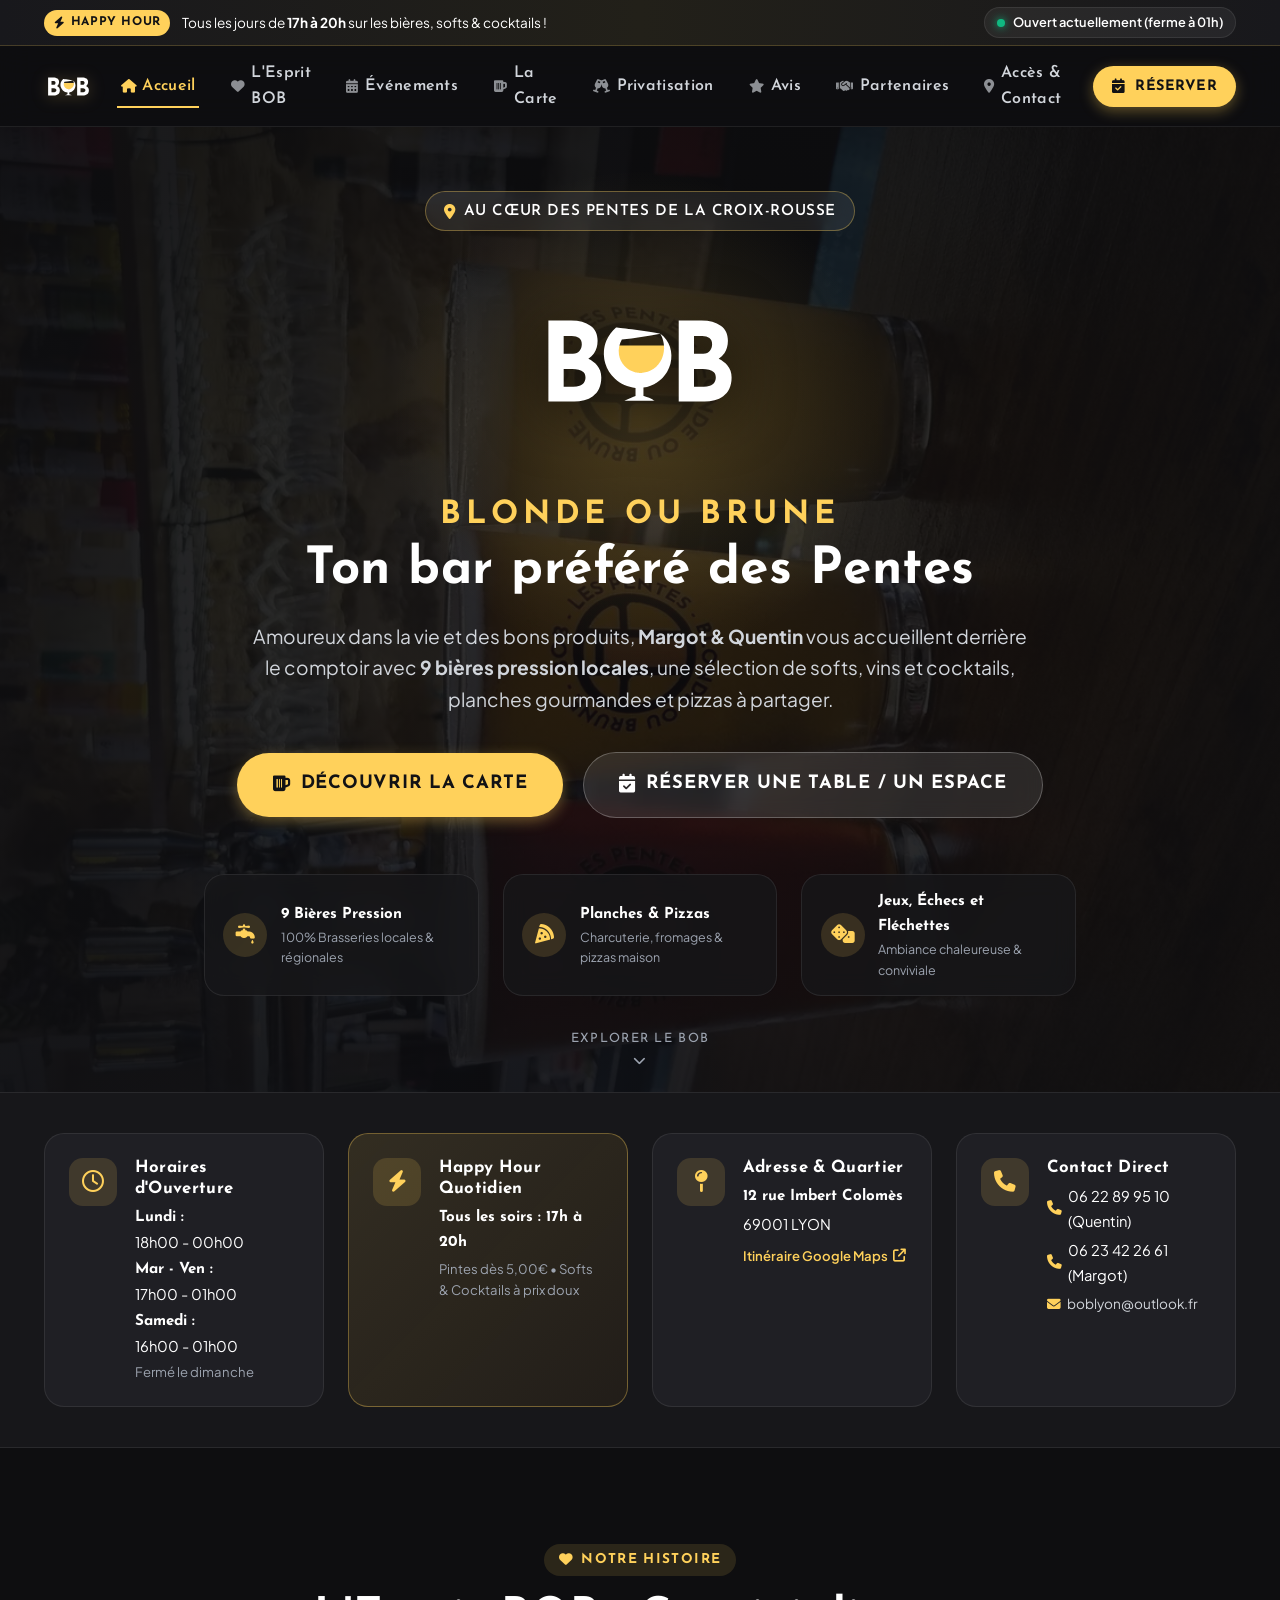
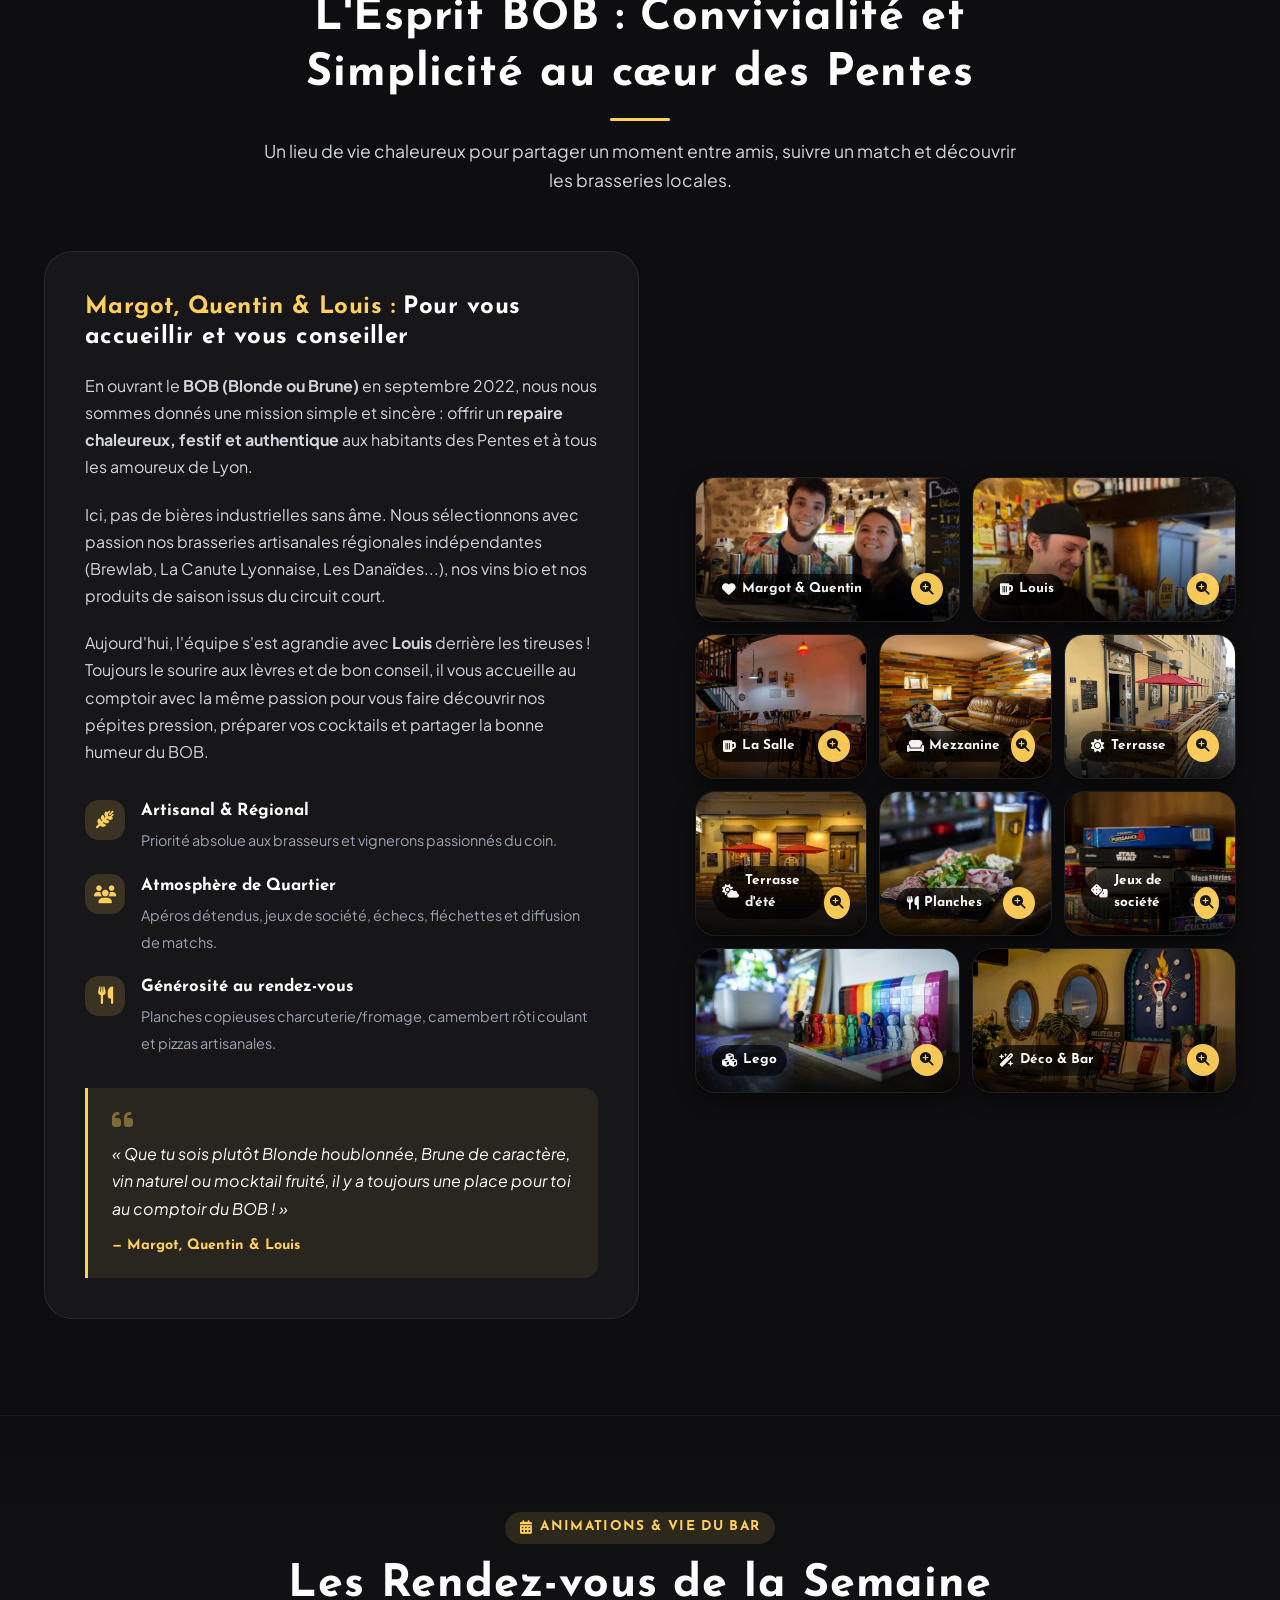
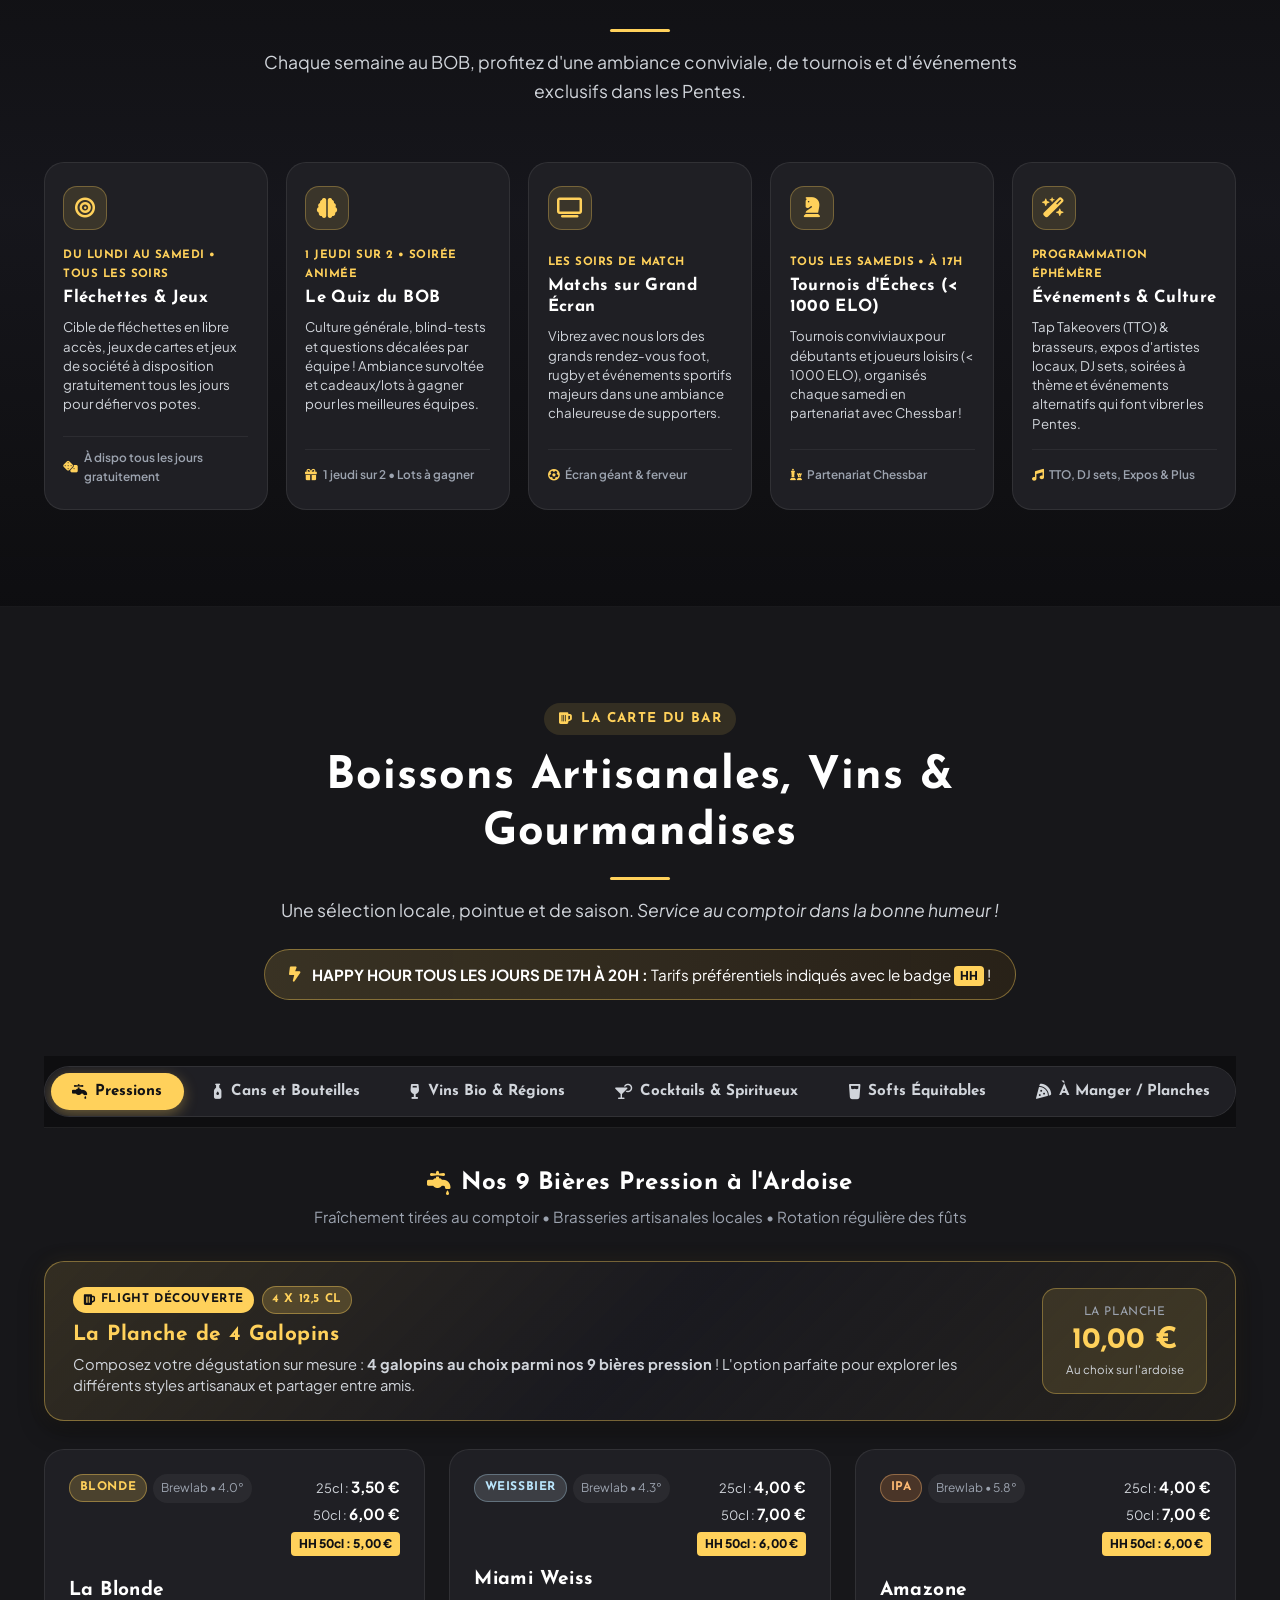
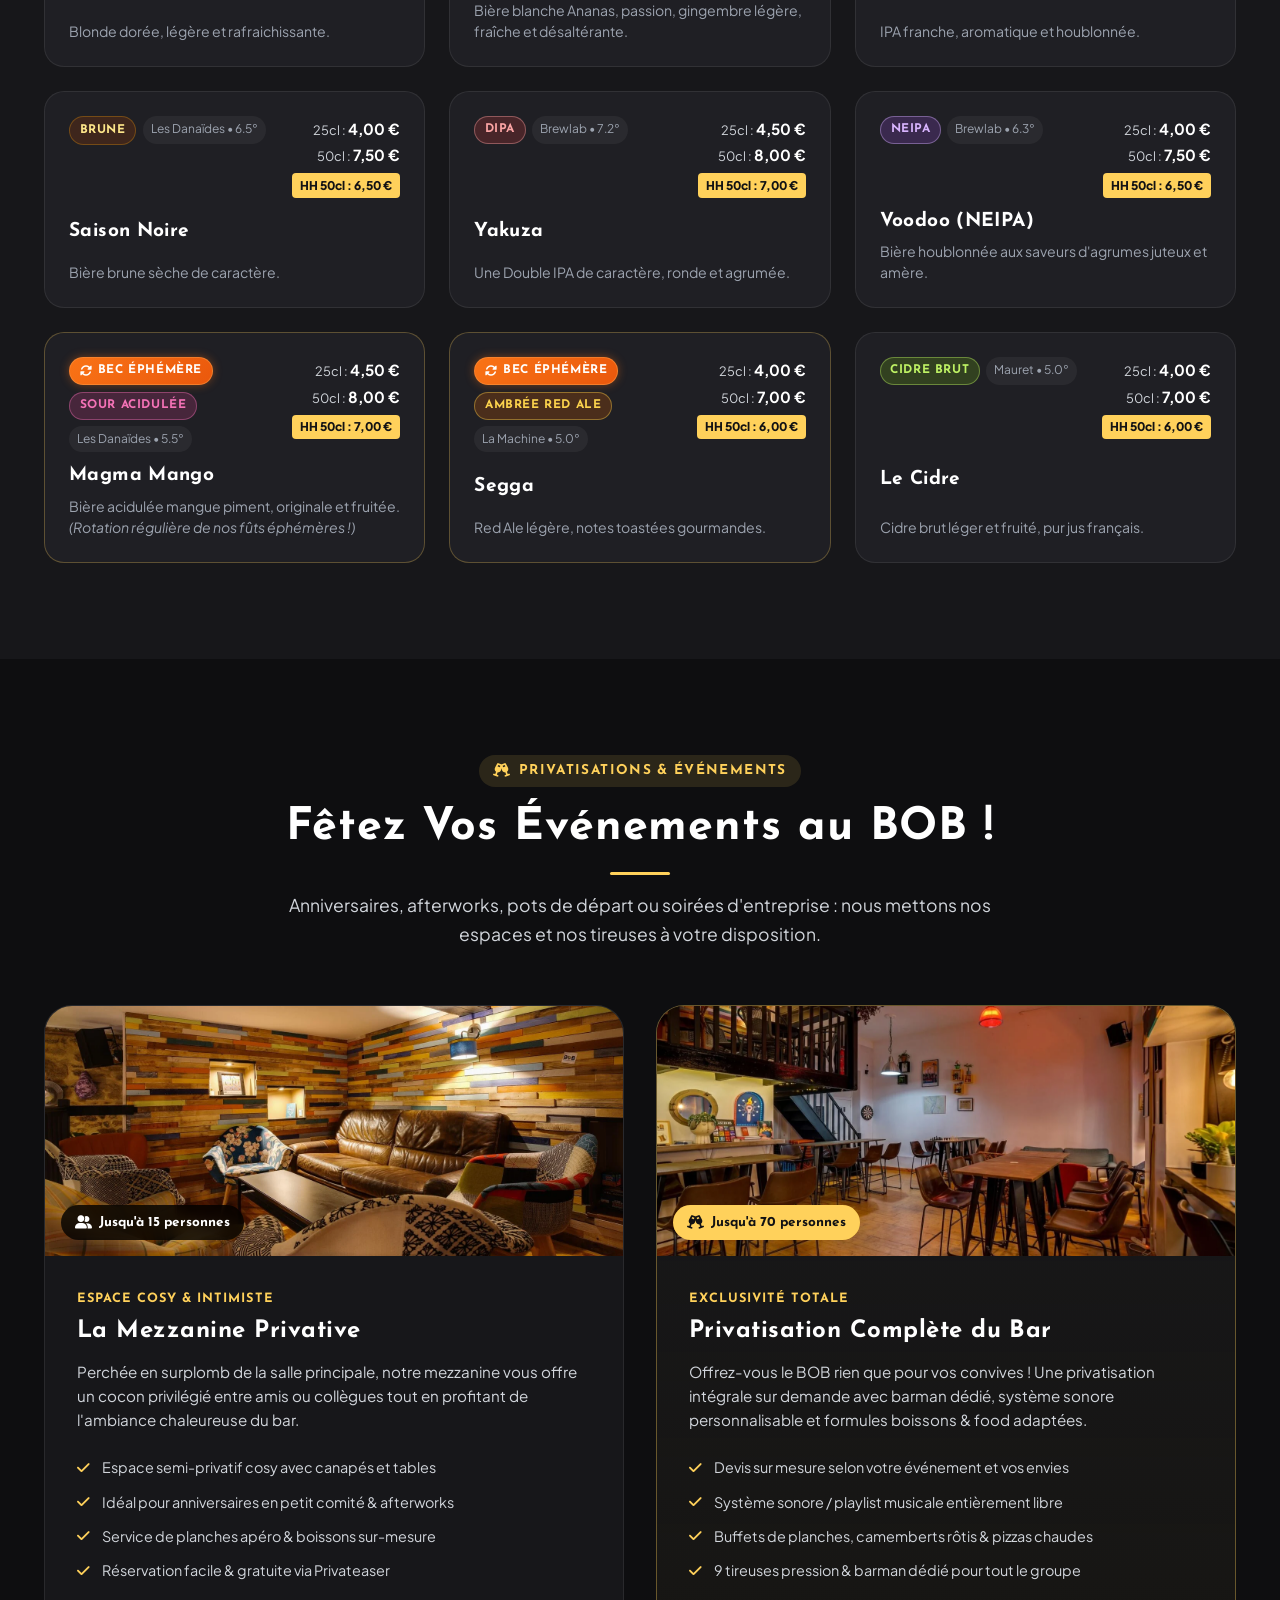
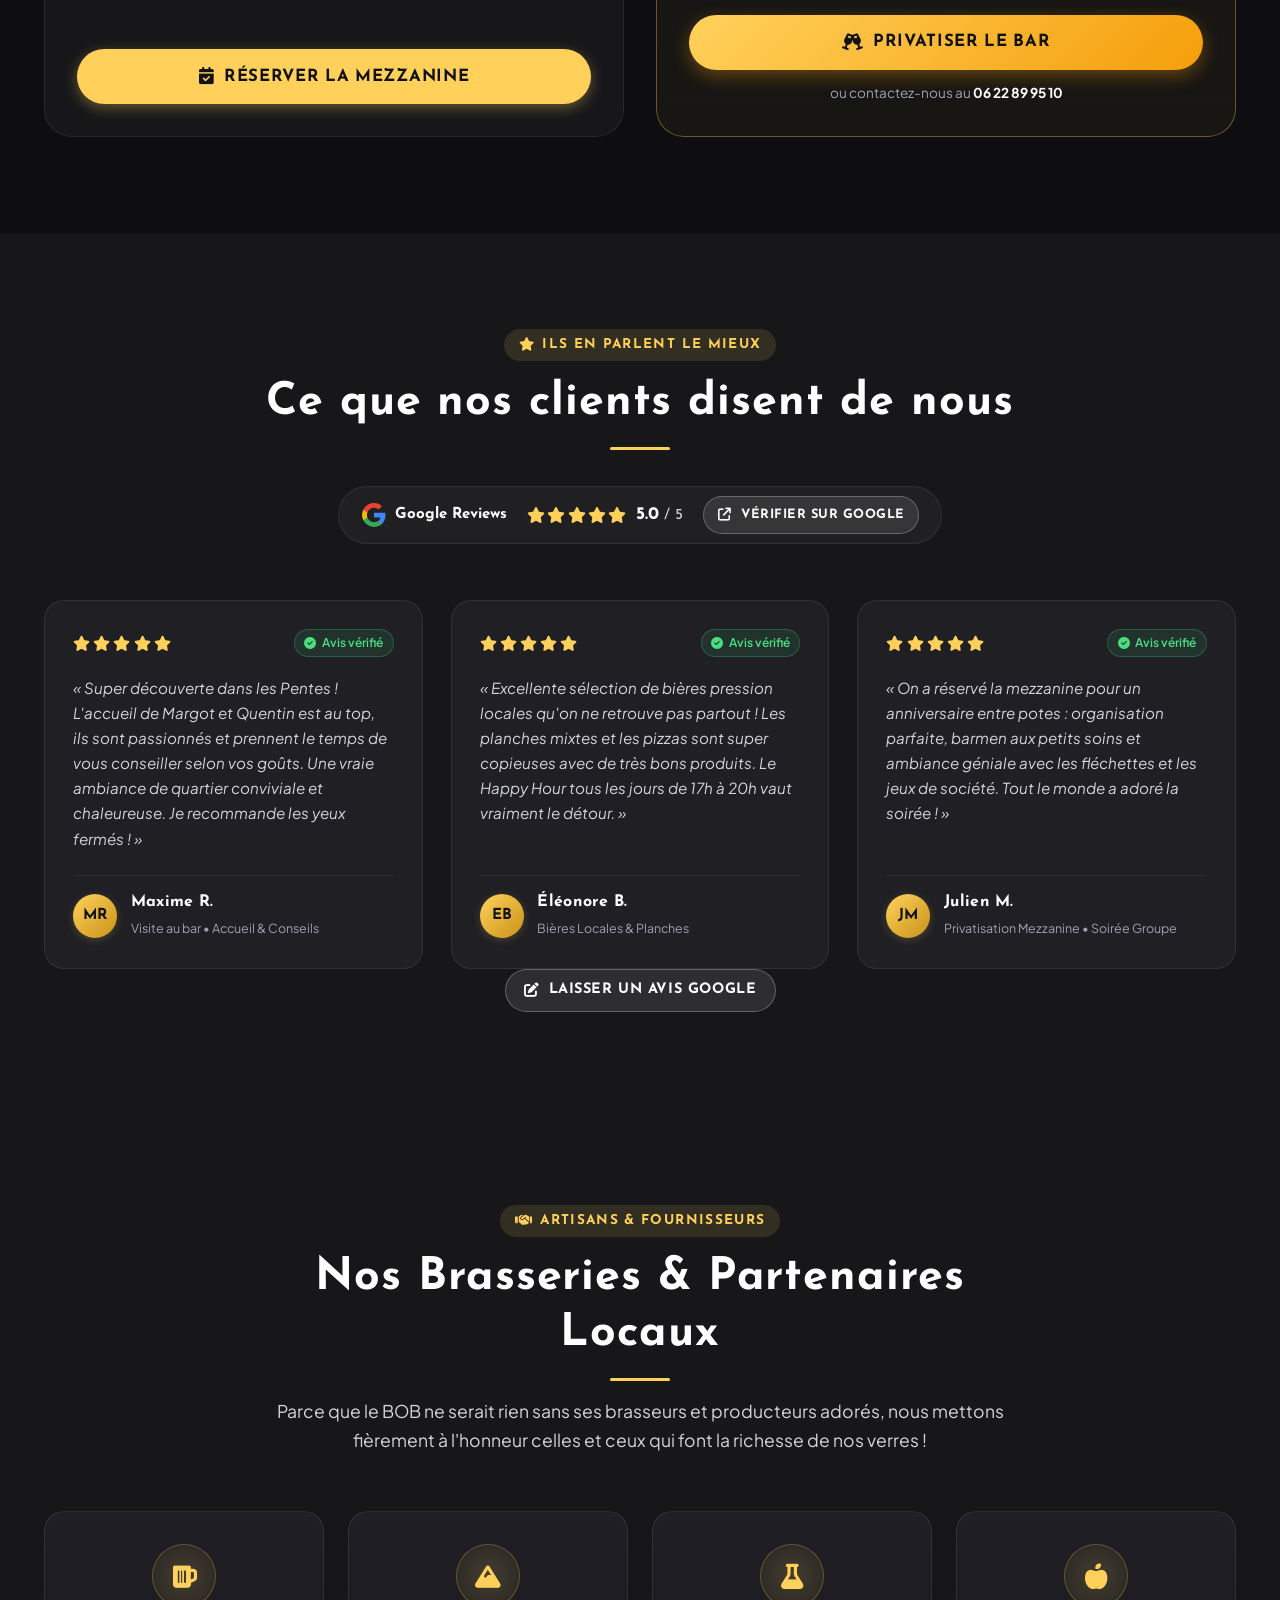
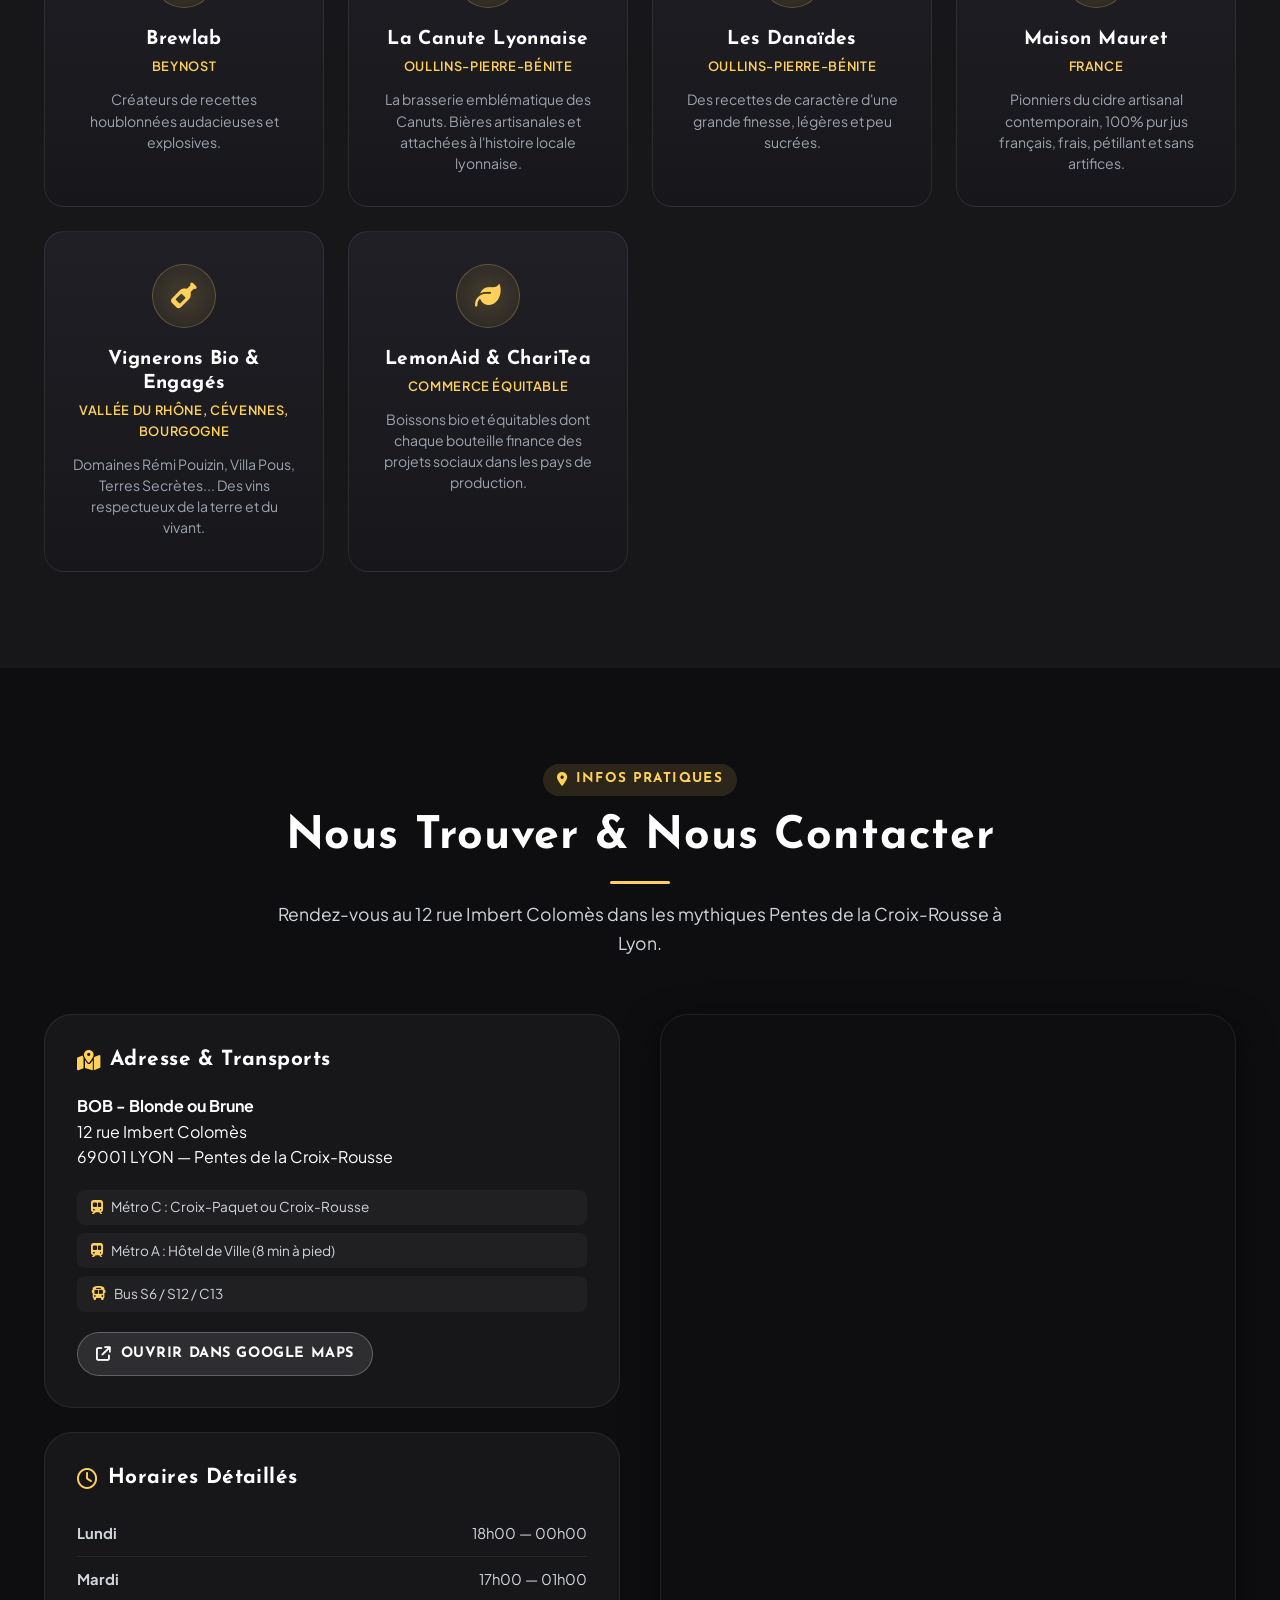
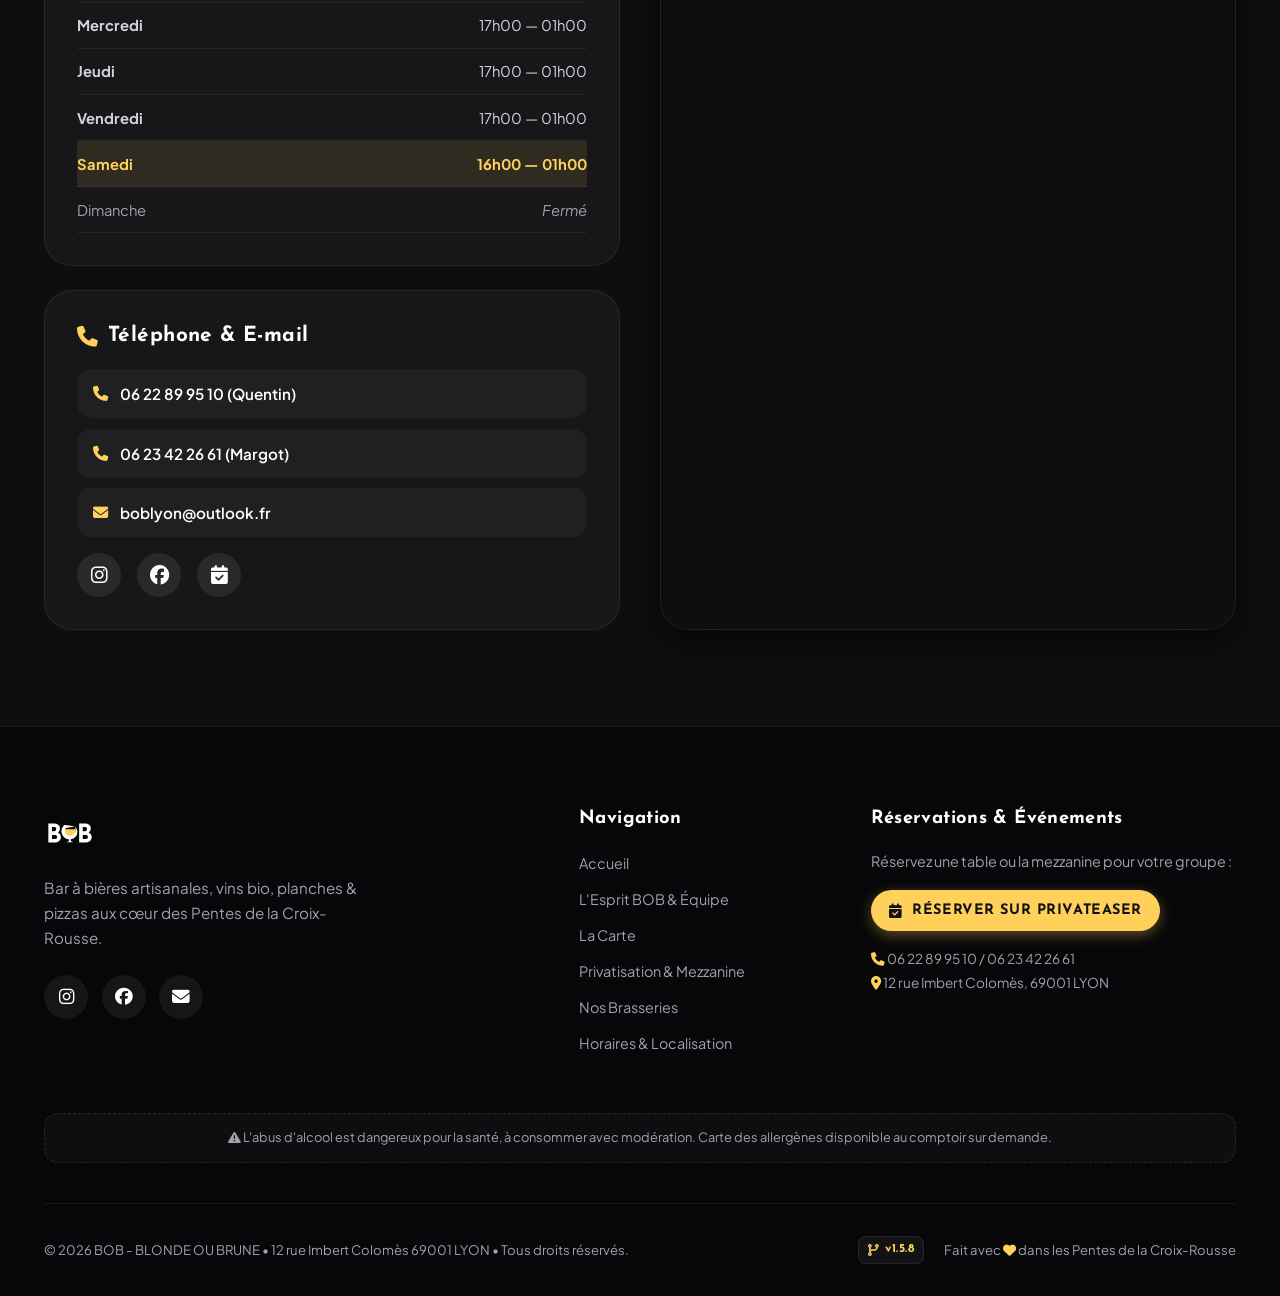
==== commit 4597a38e: "Ajout de Louis dans la section L'Esprit BOB et dans la galerie photos - v1.5.8" ====
--- a/index.html
+++ b/index.html
@@ -9,7 +9,7 @@
   <meta name="description" content="Bar à bières artisanales et locales aux Pentes de la Croix-Rousse à Lyon 1er. 9 becs pression, vins bio, planches gourmandes, pizzas, mezzanine privatisable et Happy Hour 17h-20h !">
   <meta name="keywords" content="bar a biere lyon, BOB lyon, blonde ou brune lyon, bar pentes croix rousse, bar lyon 1, happy hour lyon, craft beer lyon, privatisation bar lyon, mezzanine lyon">
   <meta name="author" content="BOB - Blonde ou Brune">
-  <meta name="version" content="1.5.7">
+  <meta name="version" content="1.5.8">
   <meta name="robots" content="index, follow">
   <meta name="theme-color" content="#121214">
 
@@ -361,7 +361,7 @@
         <!-- Story Content -->
         <div class="histoire-text-block">
           <div class="story-card">
-            <h3><span class="text-gold">Margot & Quentin :</span> Pour vous accueillir et vous conseiller</h3>
+            <h3><span class="text-gold">Margot, Quentin &amp; Louis :</span> Pour vous accueillir et vous conseiller</h3>
             <p>
               En ouvrant le <strong>BOB (Blonde ou Brune)</strong> en septembre 2022, nous nous sommes donnés une mission simple et sincère : offrir un <strong>repaire chaleureux, festif et authentique</strong> aux habitants des Pentes et à tous les amoureux de Lyon.
             </p>
@@ -369,6 +369,10 @@
               Ici, pas de bières industrielles sans âme. Nous sélectionnons avec passion nos brasseries artisanales régionales indépendantes (Brewlab, La Canute Lyonnaise, Les Danaïdes...), nos vins bio et nos produits de saison issus du circuit court.
             </p>
             
+            <p>
+              Aujourd'hui, l'équipe s'est agrandie avec <strong>Louis</strong> derrière les tireuses ! Toujours le sourire aux lèvres et de bon conseil, il vous accueille au comptoir avec la même passion pour vous faire découvrir nos pépites pression, préparer vos cocktails et partager la bonne humeur du BOB.
+            </p>
+
             <div class="histoire-values">
               <div class="value-item">
                 <div class="value-icon"><i class="fa-solid fa-wheat-awn"></i></div>
@@ -398,7 +402,7 @@
             <div class="quote-box">
               <i class="fa-solid fa-quote-left quote-icon"></i>
               <p class="quote-text">« Que tu sois plutôt Blonde houblonnée, Brune de caractère, vin naturel ou mocktail fruité, il y a toujours une place pour toi au comptoir du BOB ! »</p>
-              <span class="quote-author">— Margot & Quentin</span>
+              <span class="quote-author">— Margot, Quentin &amp; Louis</span>
             </div>
           </div>
         </div>
@@ -415,7 +419,16 @@
               </div>
             </div>
 
-            <!-- Photo 2: La Salle (Nouvelle photo salle 3) -->
+            <!-- Photo 2: Louis -->
+            <div class="mosaic-item" role="button" tabindex="0" aria-label="Agrandir la photo : Louis au tirage pression derrière le comptoir du BOB" onclick="openLightbox('assets/images/louis.webp', 'Louis - Toujours le sourire derrière les tireuses du BOB')">
+              <img src="assets/images/louis.webp" alt="Louis au tirage pression derrière le bar BOB" loading="lazy" width="596" height="781" class="img-pos-louis">
+              <div class="mosaic-overlay">
+                <span class="mosaic-tag"><i class="fa-solid fa-beer-mug-empty"></i> Louis</span>
+                <span class="mosaic-zoom" aria-hidden="true"><i class="fa-solid fa-magnifying-glass-plus"></i></span>
+              </div>
+            </div>
+
+            <!-- Photo 3: La Salle (Nouvelle photo salle 3) -->
             <div class="mosaic-item" role="button" tabindex="0" aria-label="Agrandir la photo : La salle conviviale du bar BOB" onclick="openLightbox('assets/images/salle3.webp', 'La salle conviviale et animée du bar BOB')">
               <img src="assets/images/salle3.webp" alt="La salle du bar BOB Lyon 1" loading="lazy" width="500" height="350">
               <div class="mosaic-overlay">
@@ -1844,7 +1857,7 @@
           © 2026 BOB - BLONDE OU BRUNE • 12 rue Imbert Colomès 69001 LYON • Tous droits réservés.
         </div>
         <div class="footer-meta">
-          <span class="version-badge"><i class="fa-solid fa-code-branch"></i> v1.5.7</span>
+          <span class="version-badge"><i class="fa-solid fa-code-branch"></i> v1.5.8</span>
           <span class="footer-badge">Fait avec <i class="fa-solid fa-heart text-gold"></i> dans les Pentes de la Croix-Rousse</span>
         </div>
       </div>
--- a/style.css
+++ b/style.css
@@ -1143,7 +1143,7 @@
 /* Mosaic Gallery (9 photos : Margot & Quentin, Salle, Mezzanine, Terrasse 1 & 2, Planches, Jeux, Lego, Déco) */
 .mosaic-gallery {
   display: grid;
-  grid-template-columns: repeat(3, 1fr);
+  grid-template-columns: repeat(6, 1fr);
   gap: 0.75rem;
 }
 
@@ -1156,6 +1156,18 @@
   box-shadow: var(--shadow-md);
   transition: transform var(--transition-normal), border-color var(--transition-normal), box-shadow var(--transition-normal);
   height: 145px;
+  grid-column: span 2;
+}
+
+.mosaic-item:nth-child(1),
+.mosaic-item:nth-child(2),
+.mosaic-item:nth-child(9),
+.mosaic-item:nth-child(10) {
+  grid-column: span 3;
+}
+
+.img-pos-louis {
+  object-position: center 28%;
 }
 
 .mosaic-item:hover {
@@ -2818,7 +2830,7 @@
   }
 
   .mosaic-gallery {
-    grid-template-columns: repeat(3, 1fr);
+    grid-template-columns: repeat(6, 1fr);
     gap: 0.45rem;
   }
 
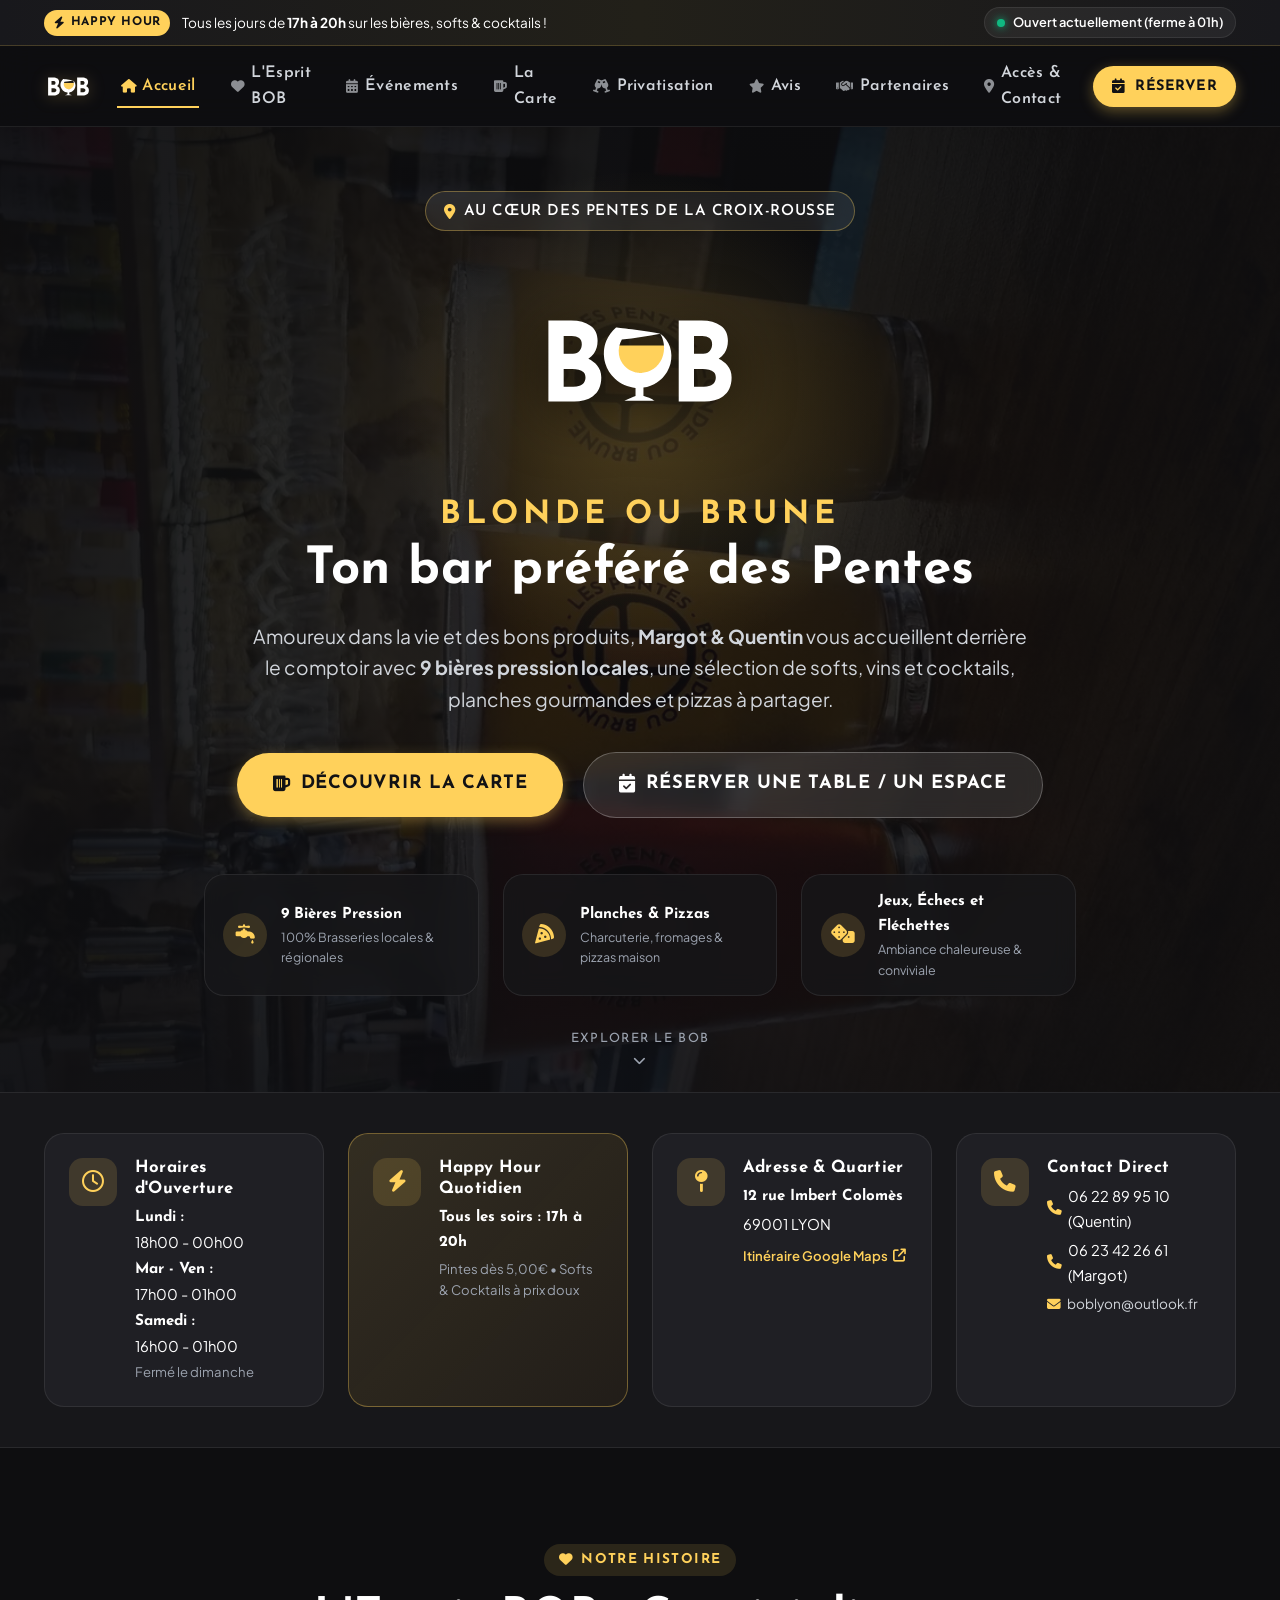
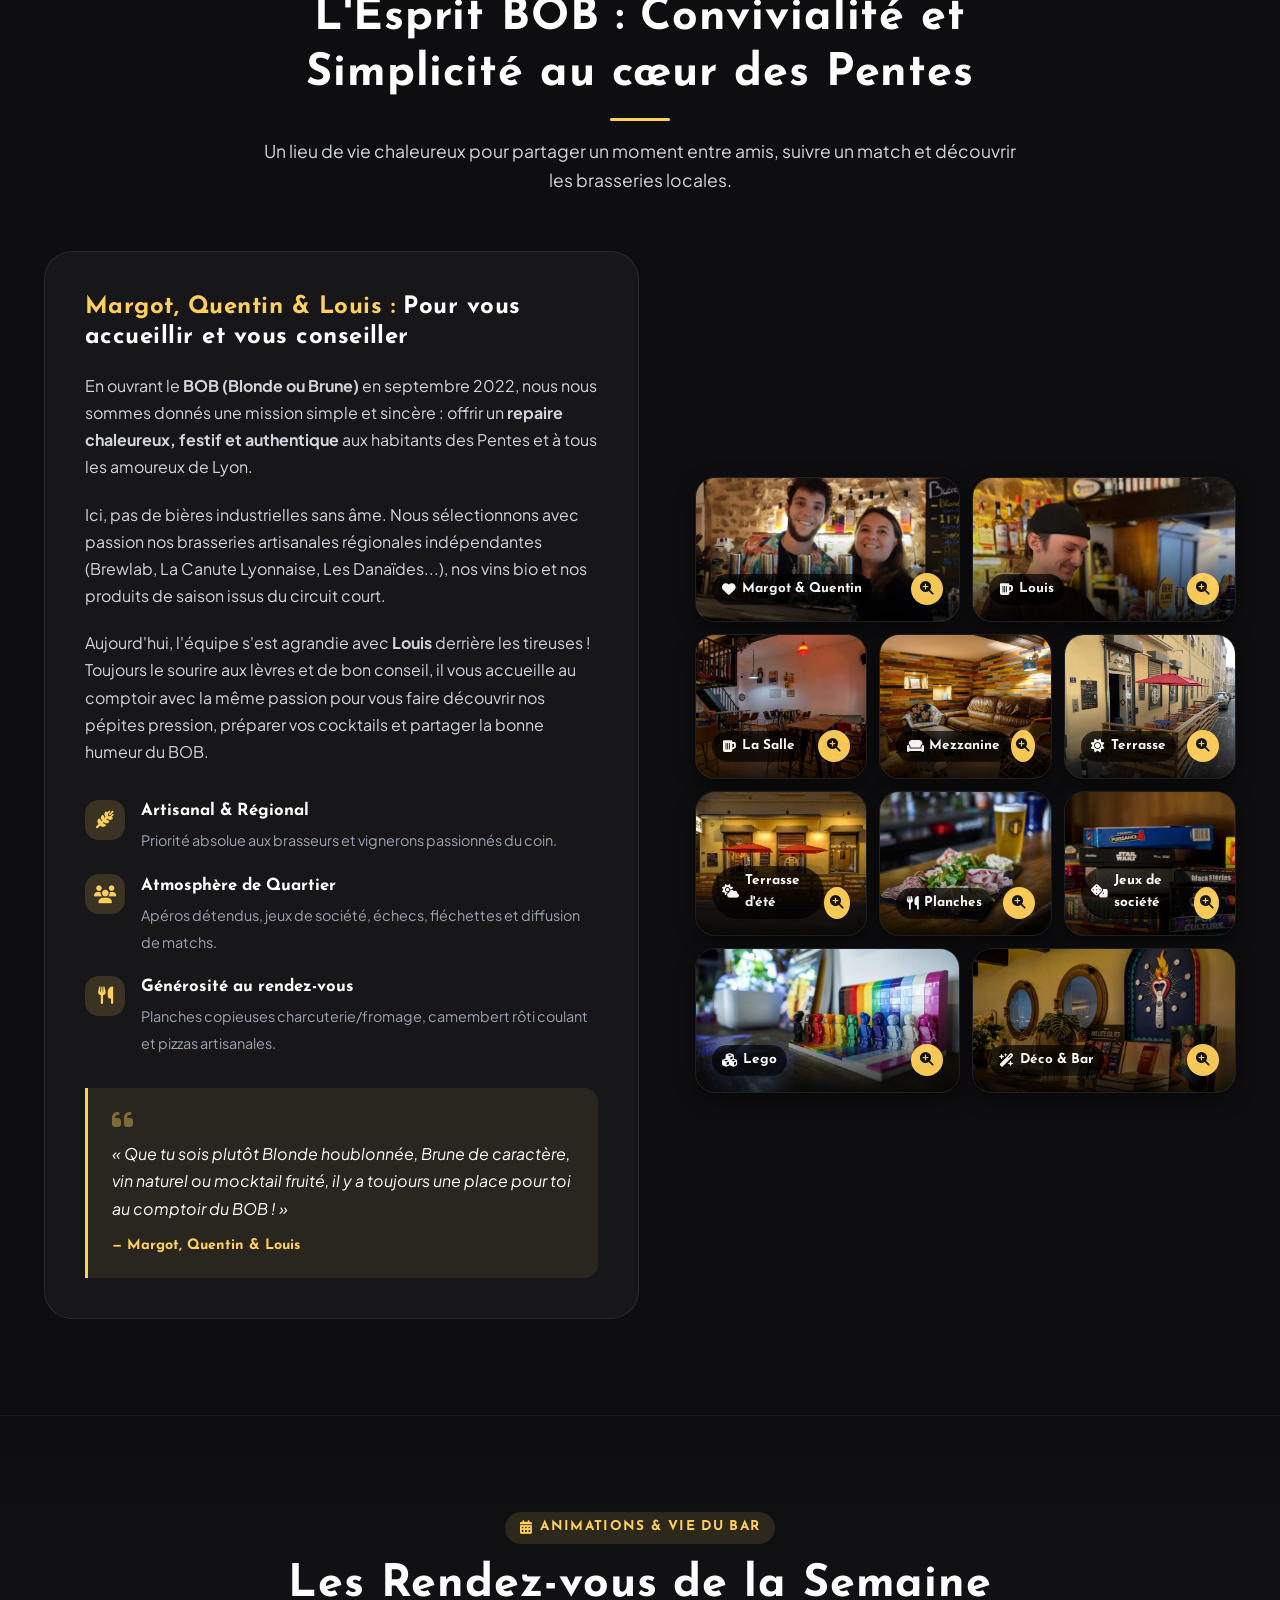
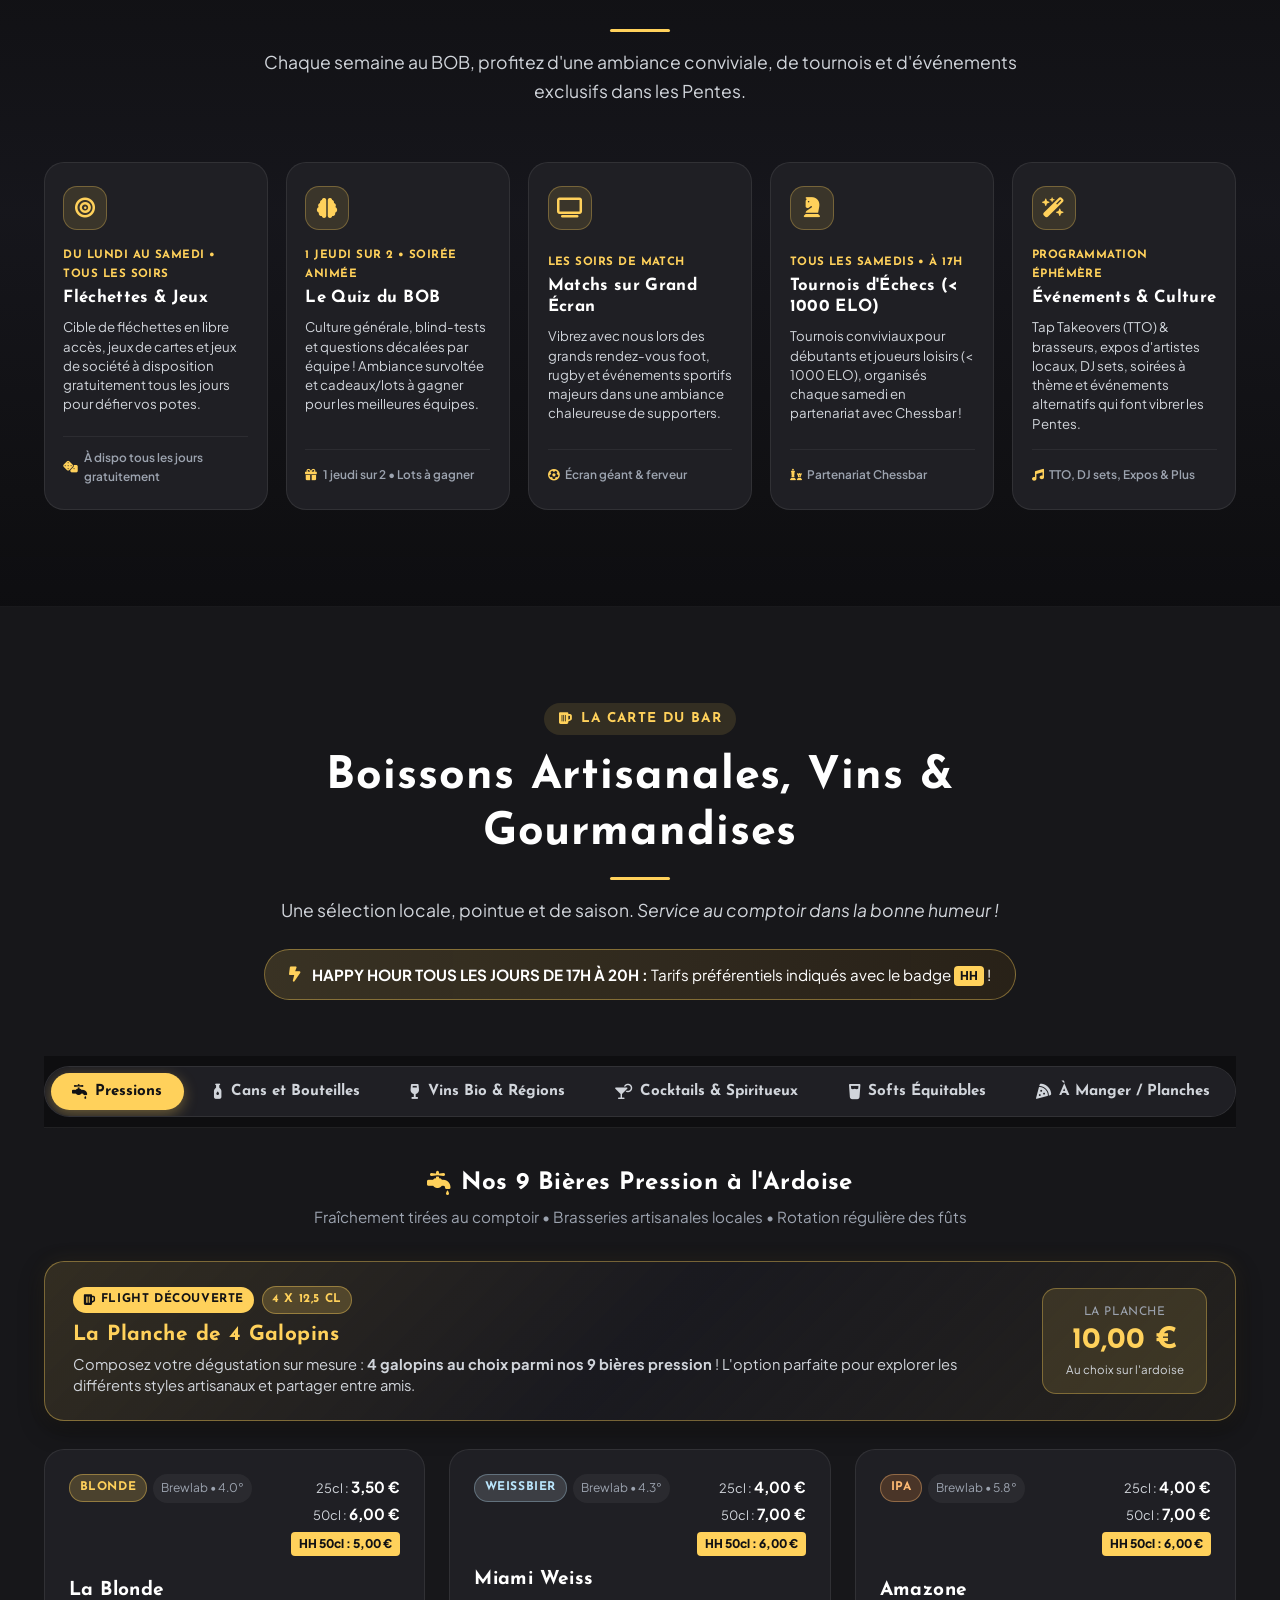
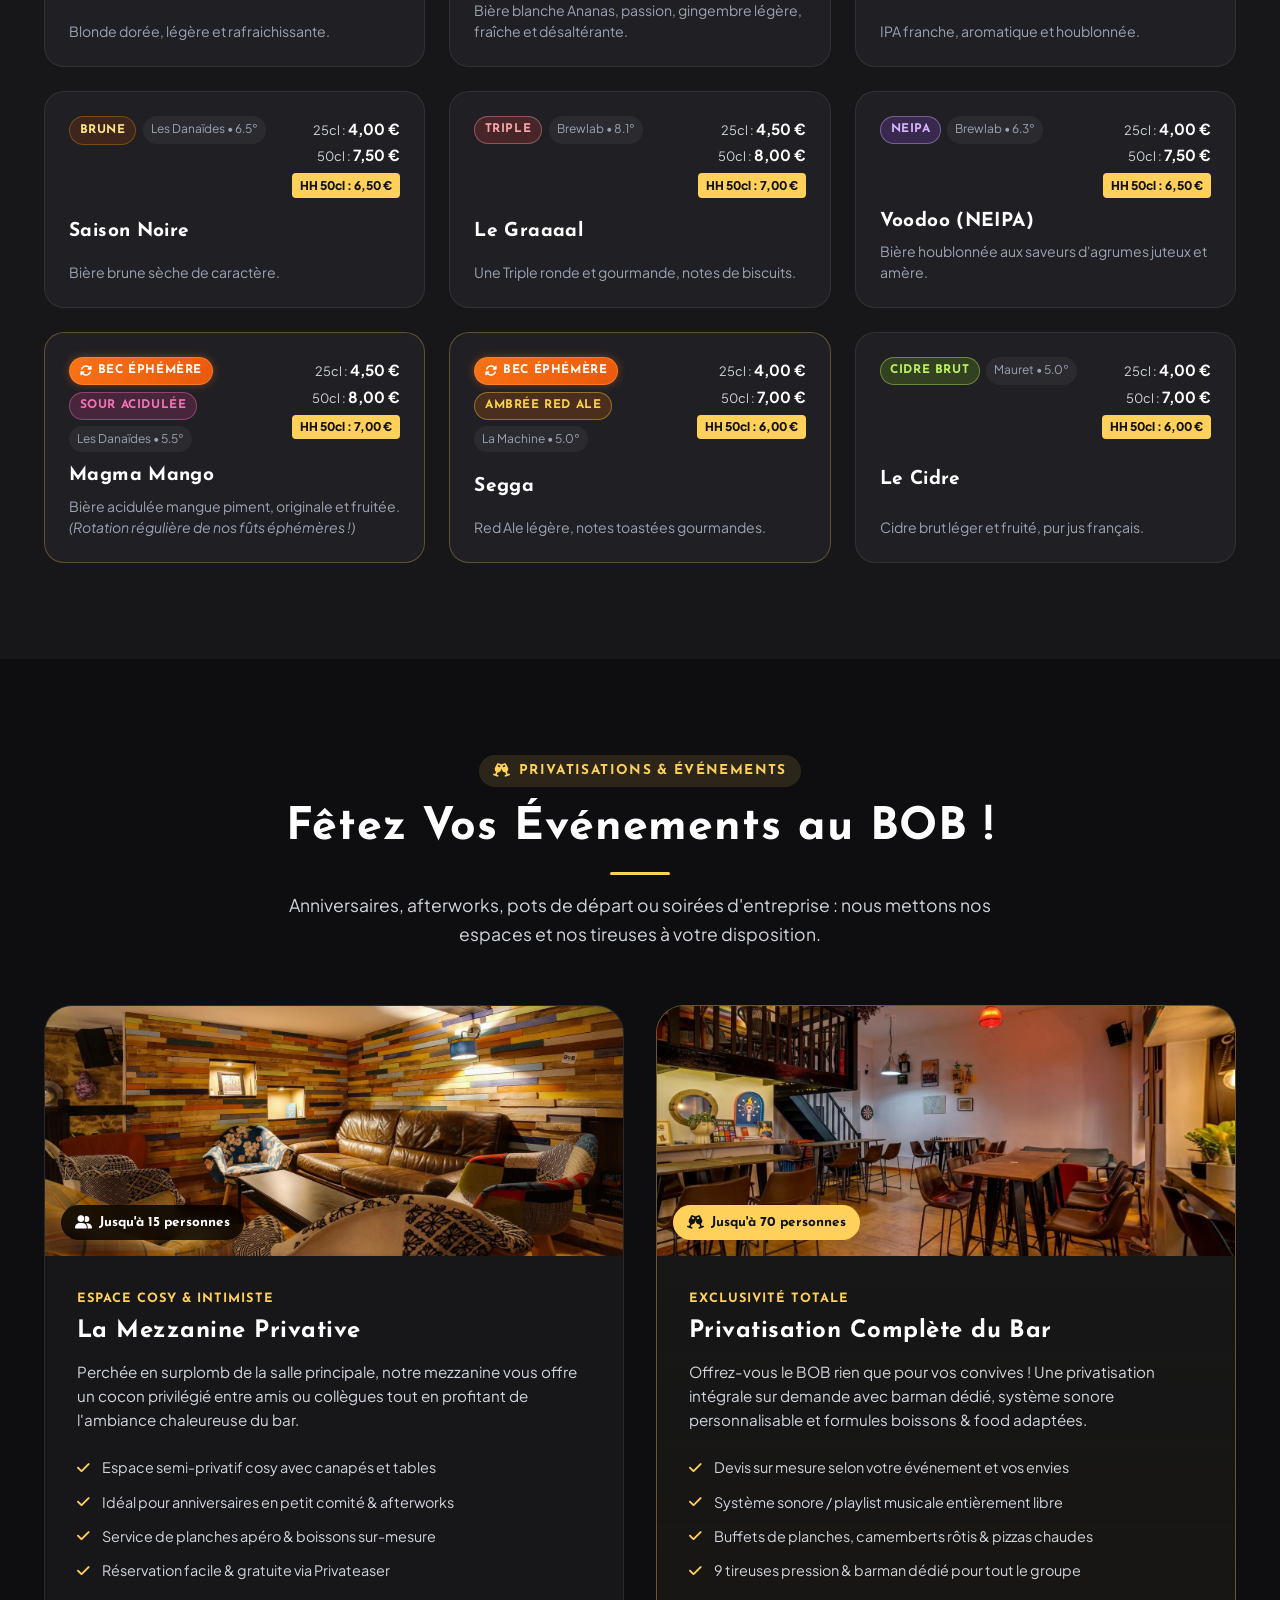
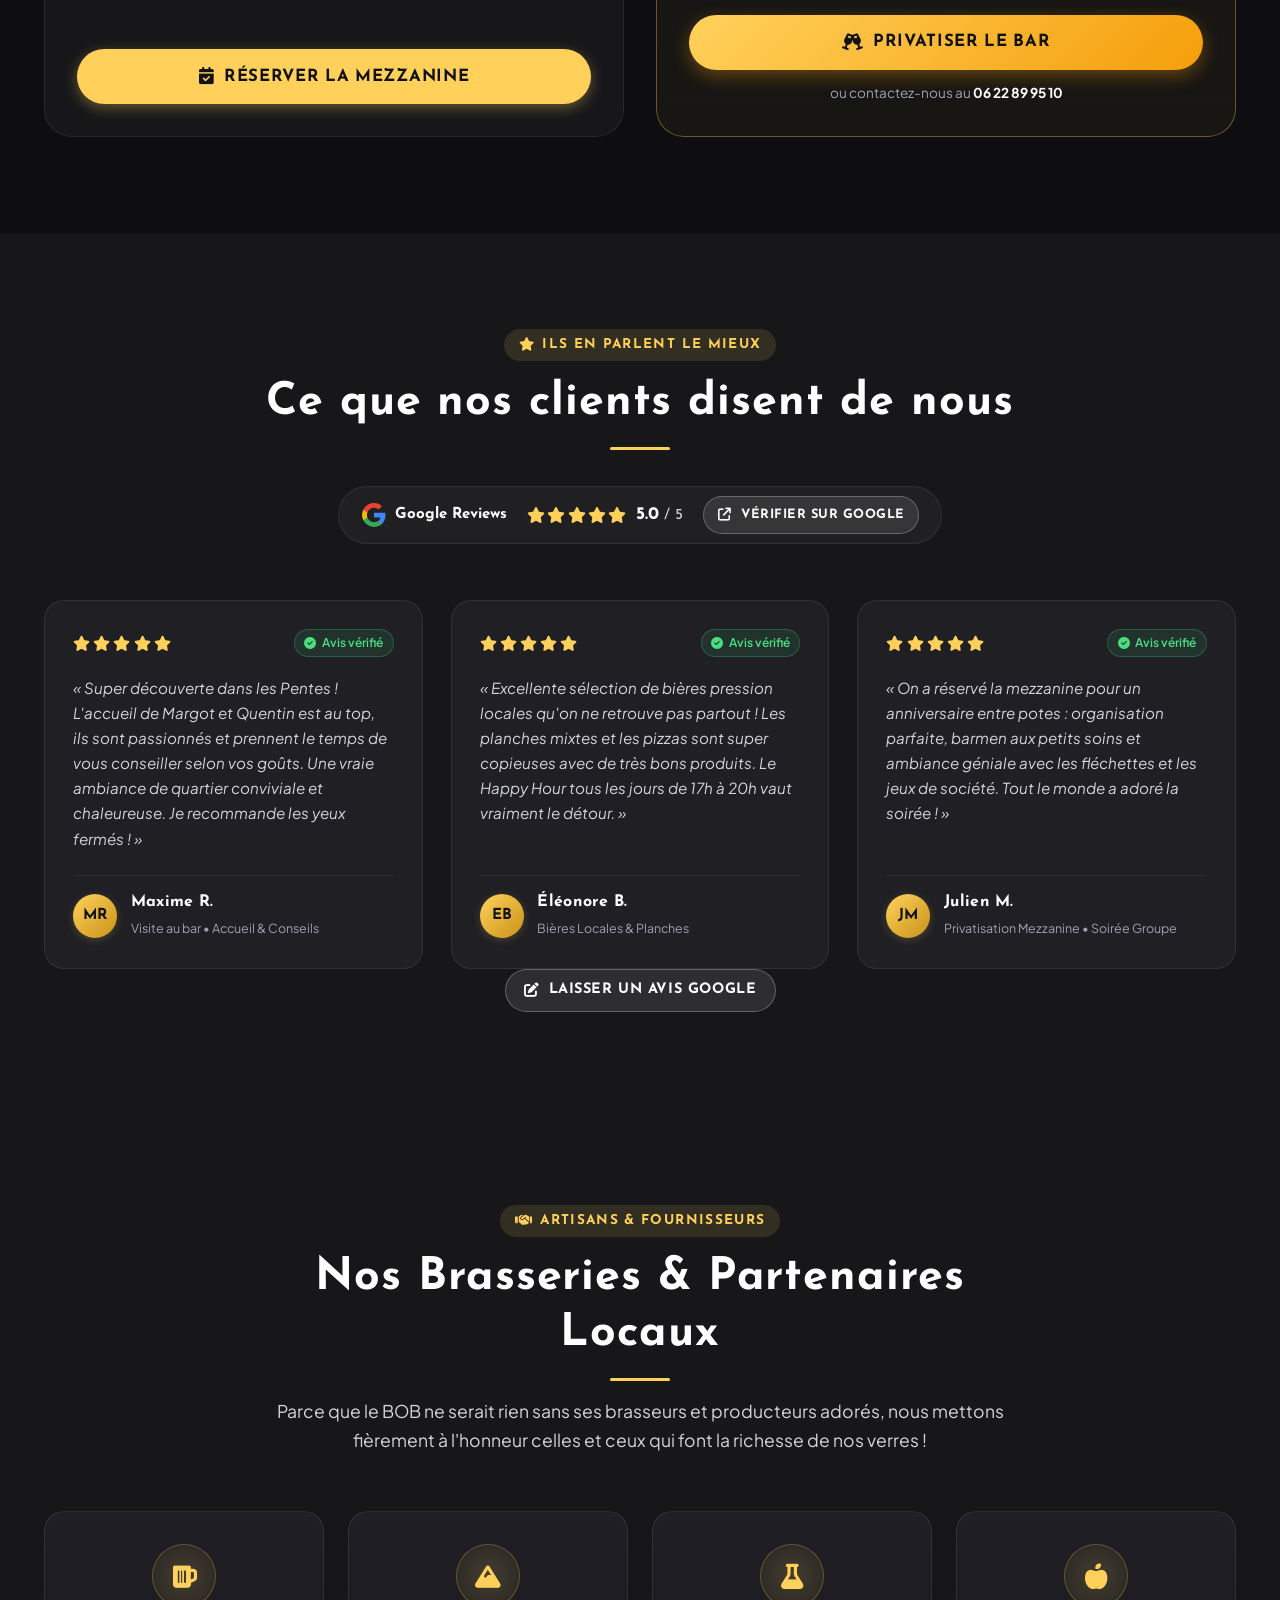
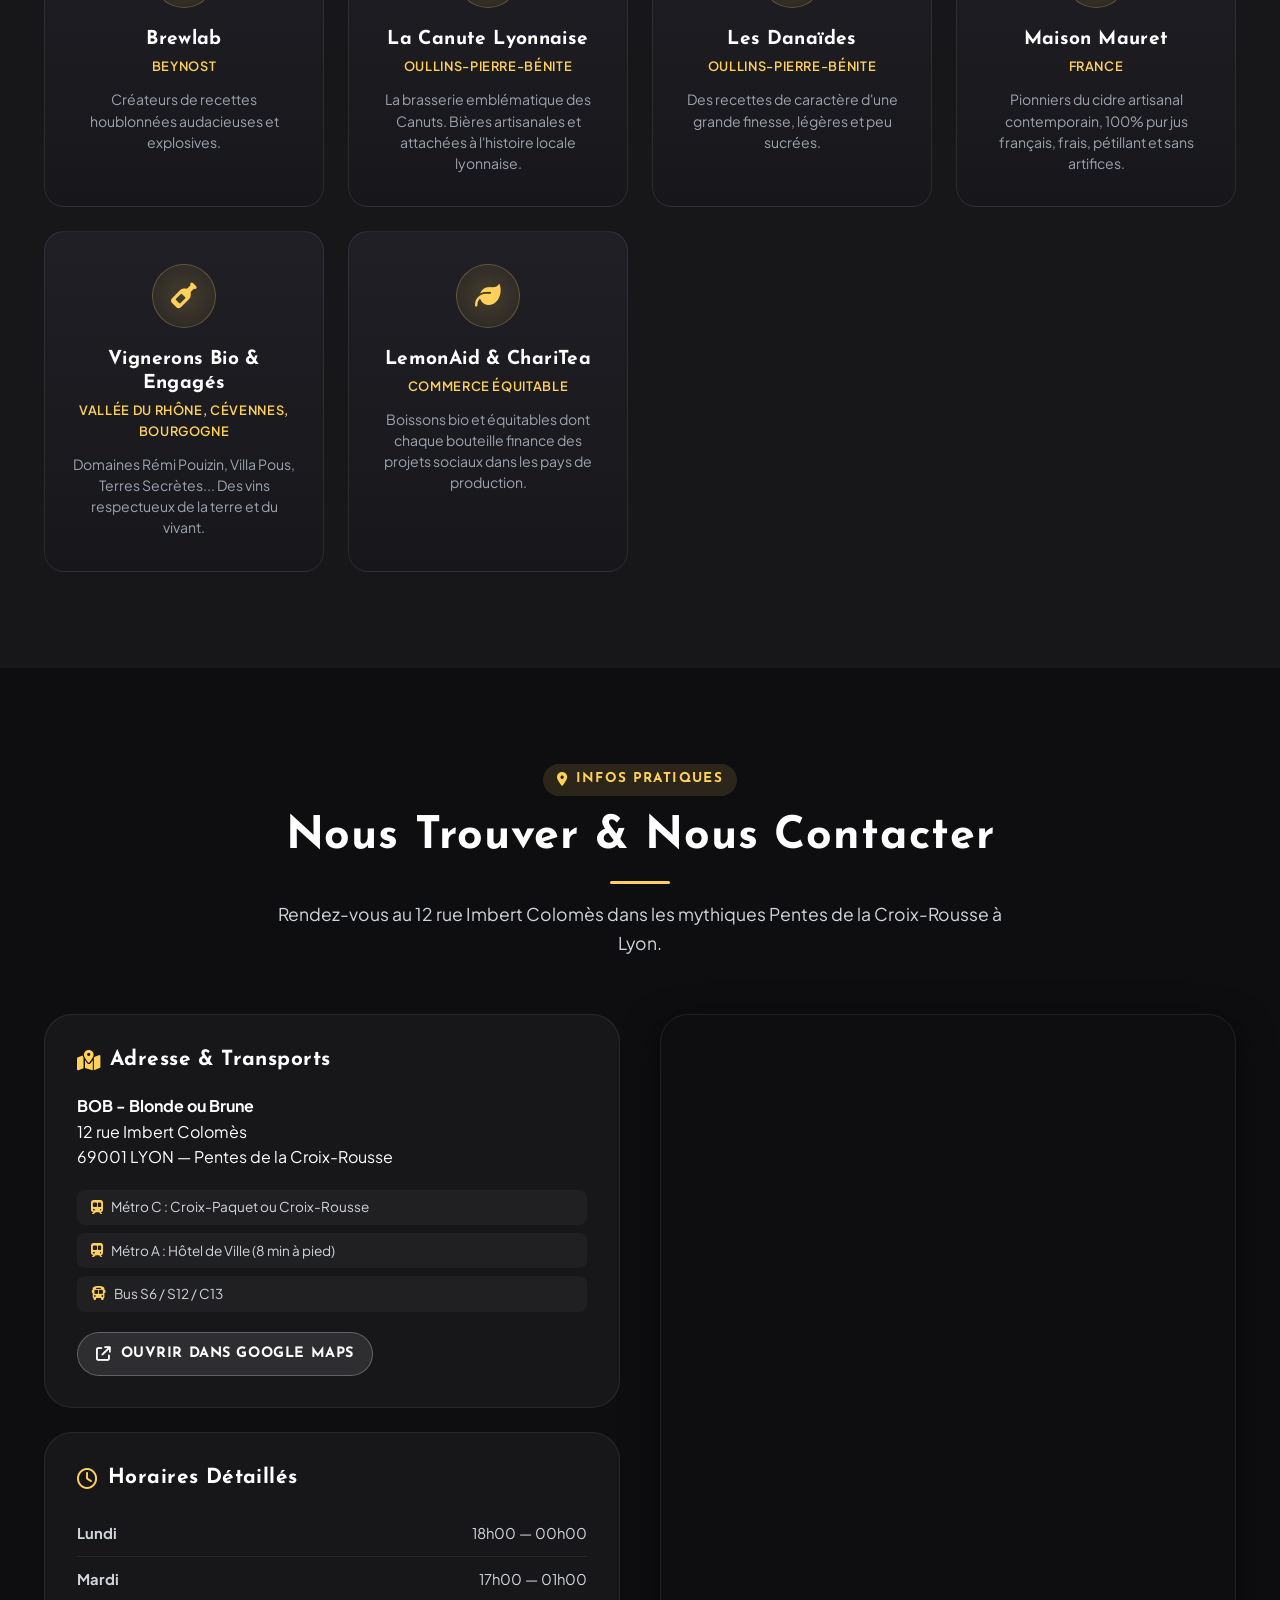
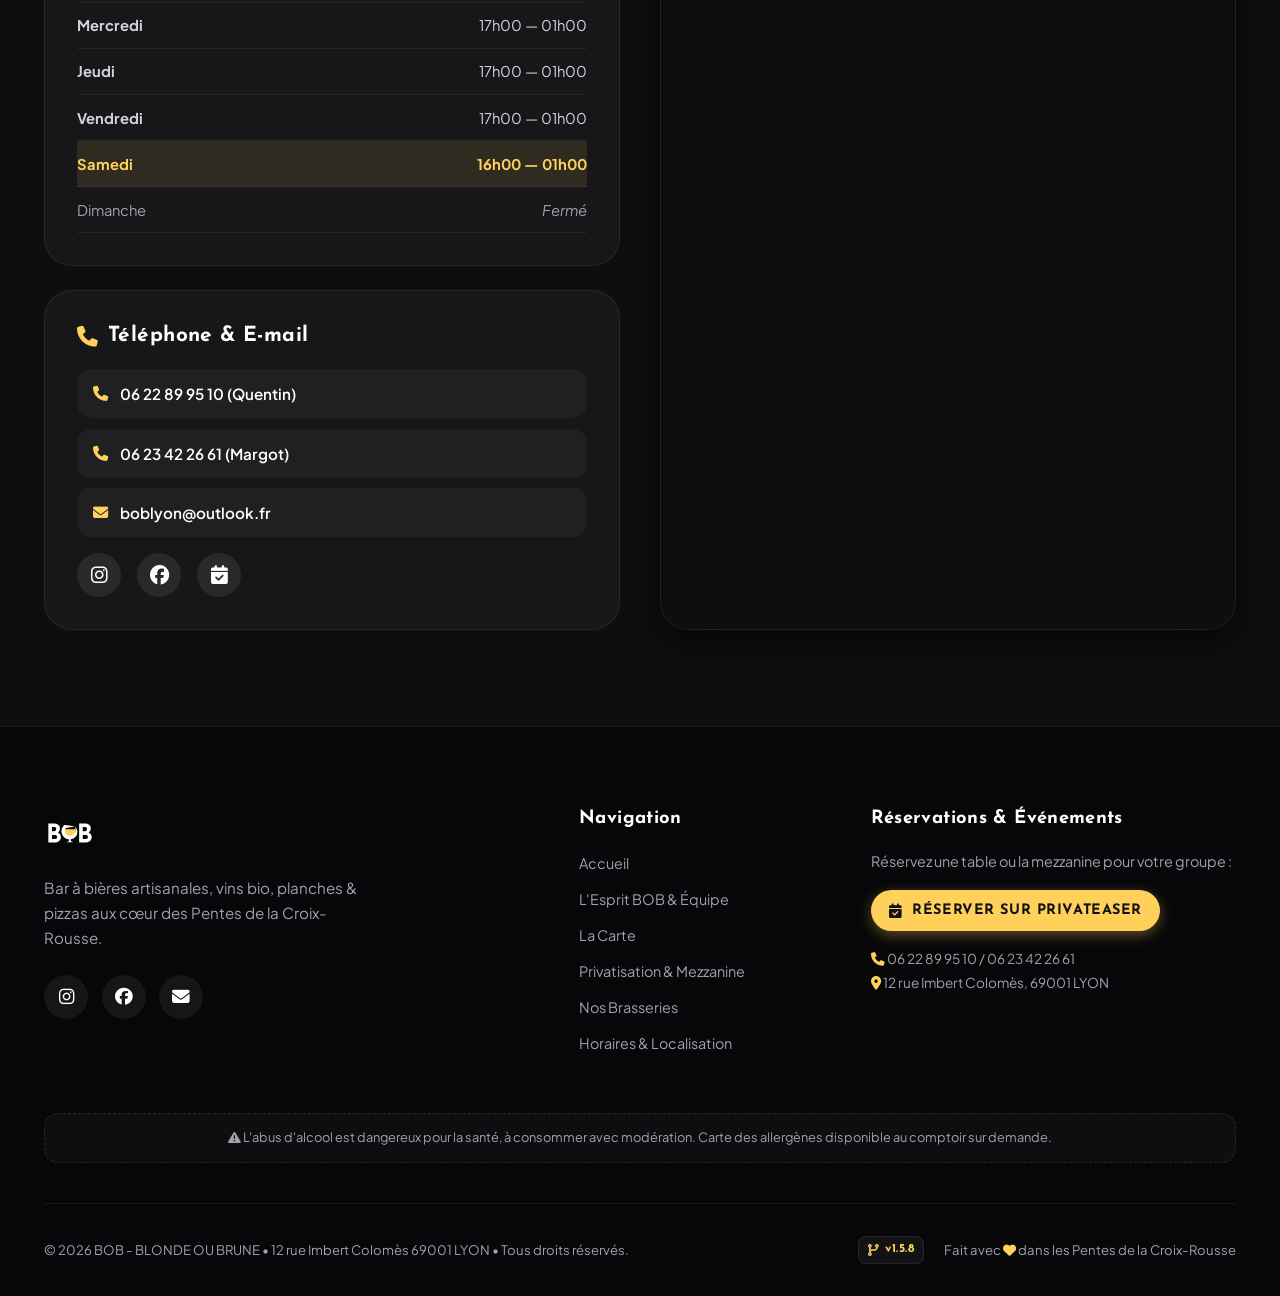
==== commit 8ace18e5: "Update index.html" ====
--- a/index.html
+++ b/index.html
@@ -776,8 +776,8 @@
             <div class="menu-item-card">
               <div class="card-top">
                 <div class="item-badge-row">
-                  <span class="beer-style-tag style-dipa">DIPA</span>
-                  <span class="origin-tag">Brewlab • 7.2°</span>
+                  <span class="beer-style-tag style-dipa">Triple</span>
+                  <span class="origin-tag">Brewlab • 8.1°</span>
                 </div>
                 <div class="price-container">
                   <div class="price-regular">
@@ -790,8 +790,8 @@
                   </div>
                 </div>
               </div>
-              <h4 class="item-title">Yakuza</h4>
-              <p class="item-desc">Une Double IPA de caractère, ronde et agrumée.</p>
+              <h4 class="item-title">Le Graaaal</h4>
+              <p class="item-desc">Une Triple ronde et gourmande, notes de biscuits.</p>
             </div>
 
             <!-- Pression 6 -->
